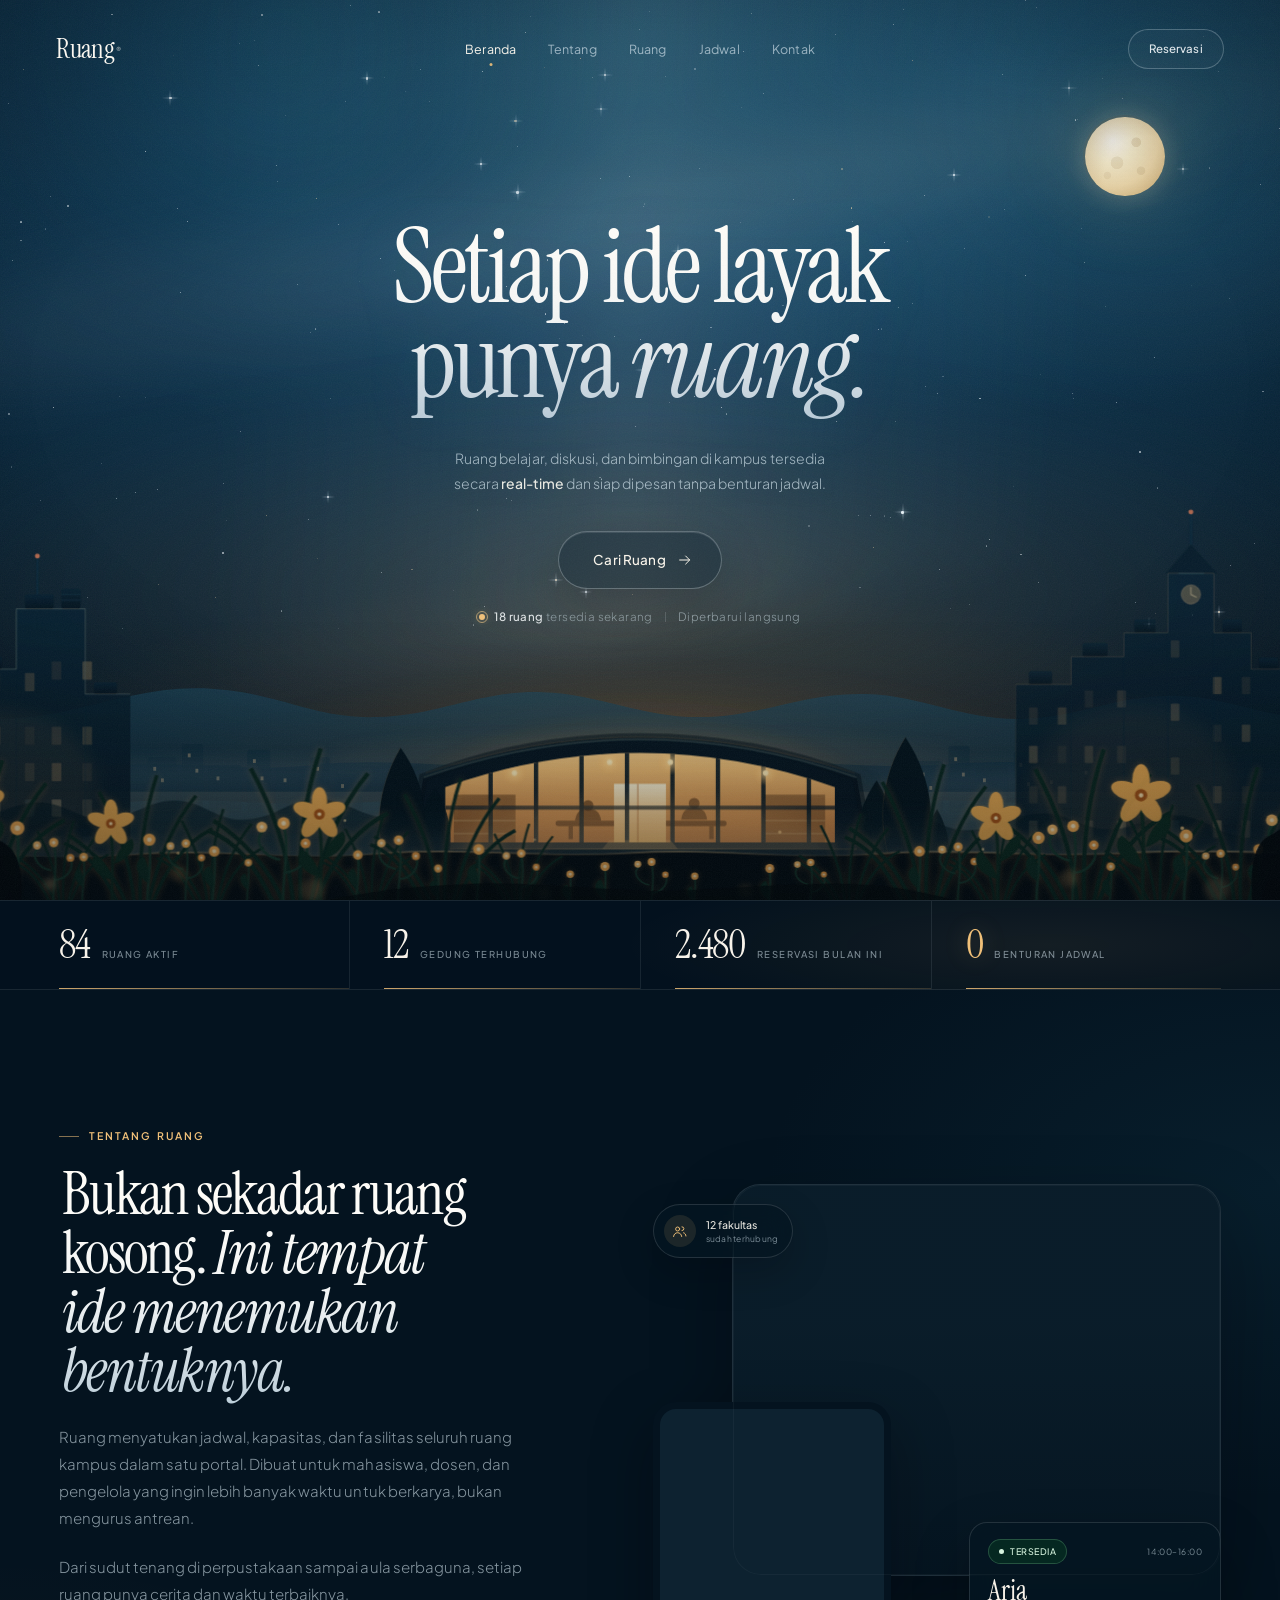
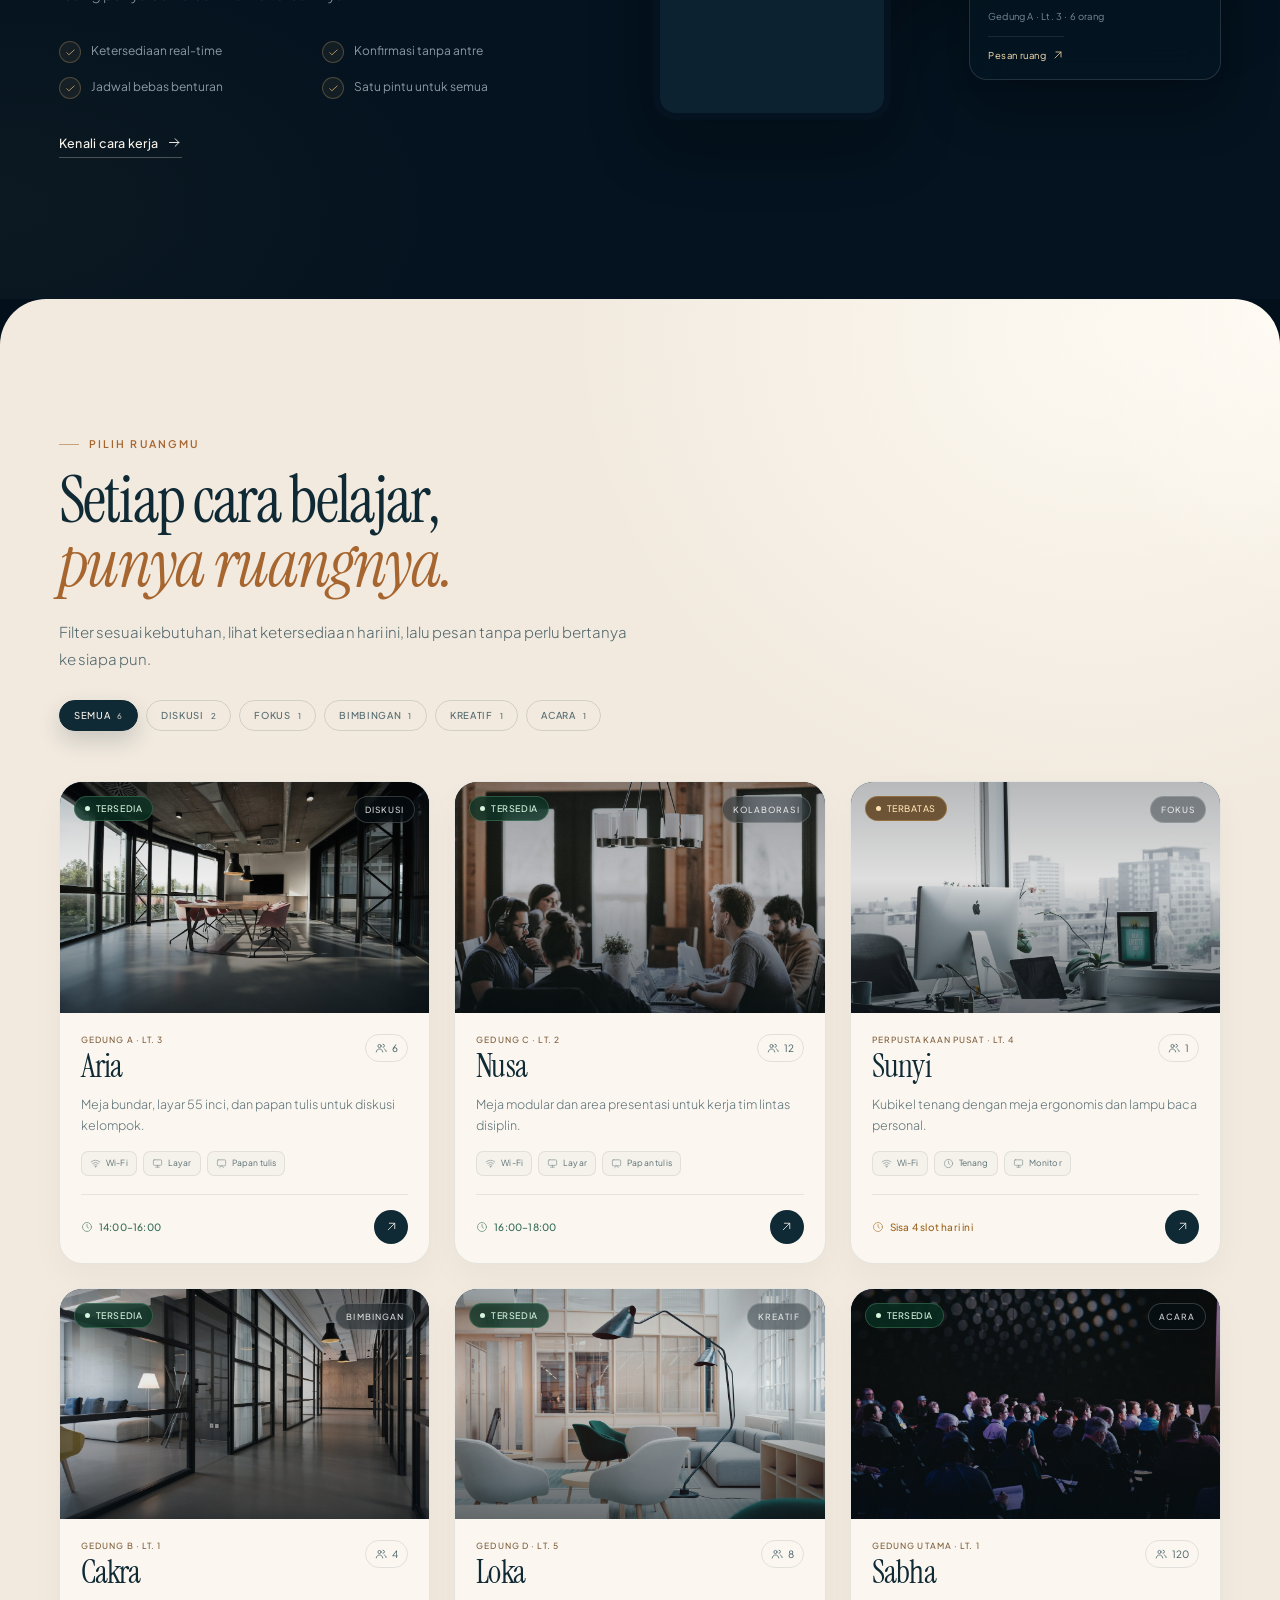
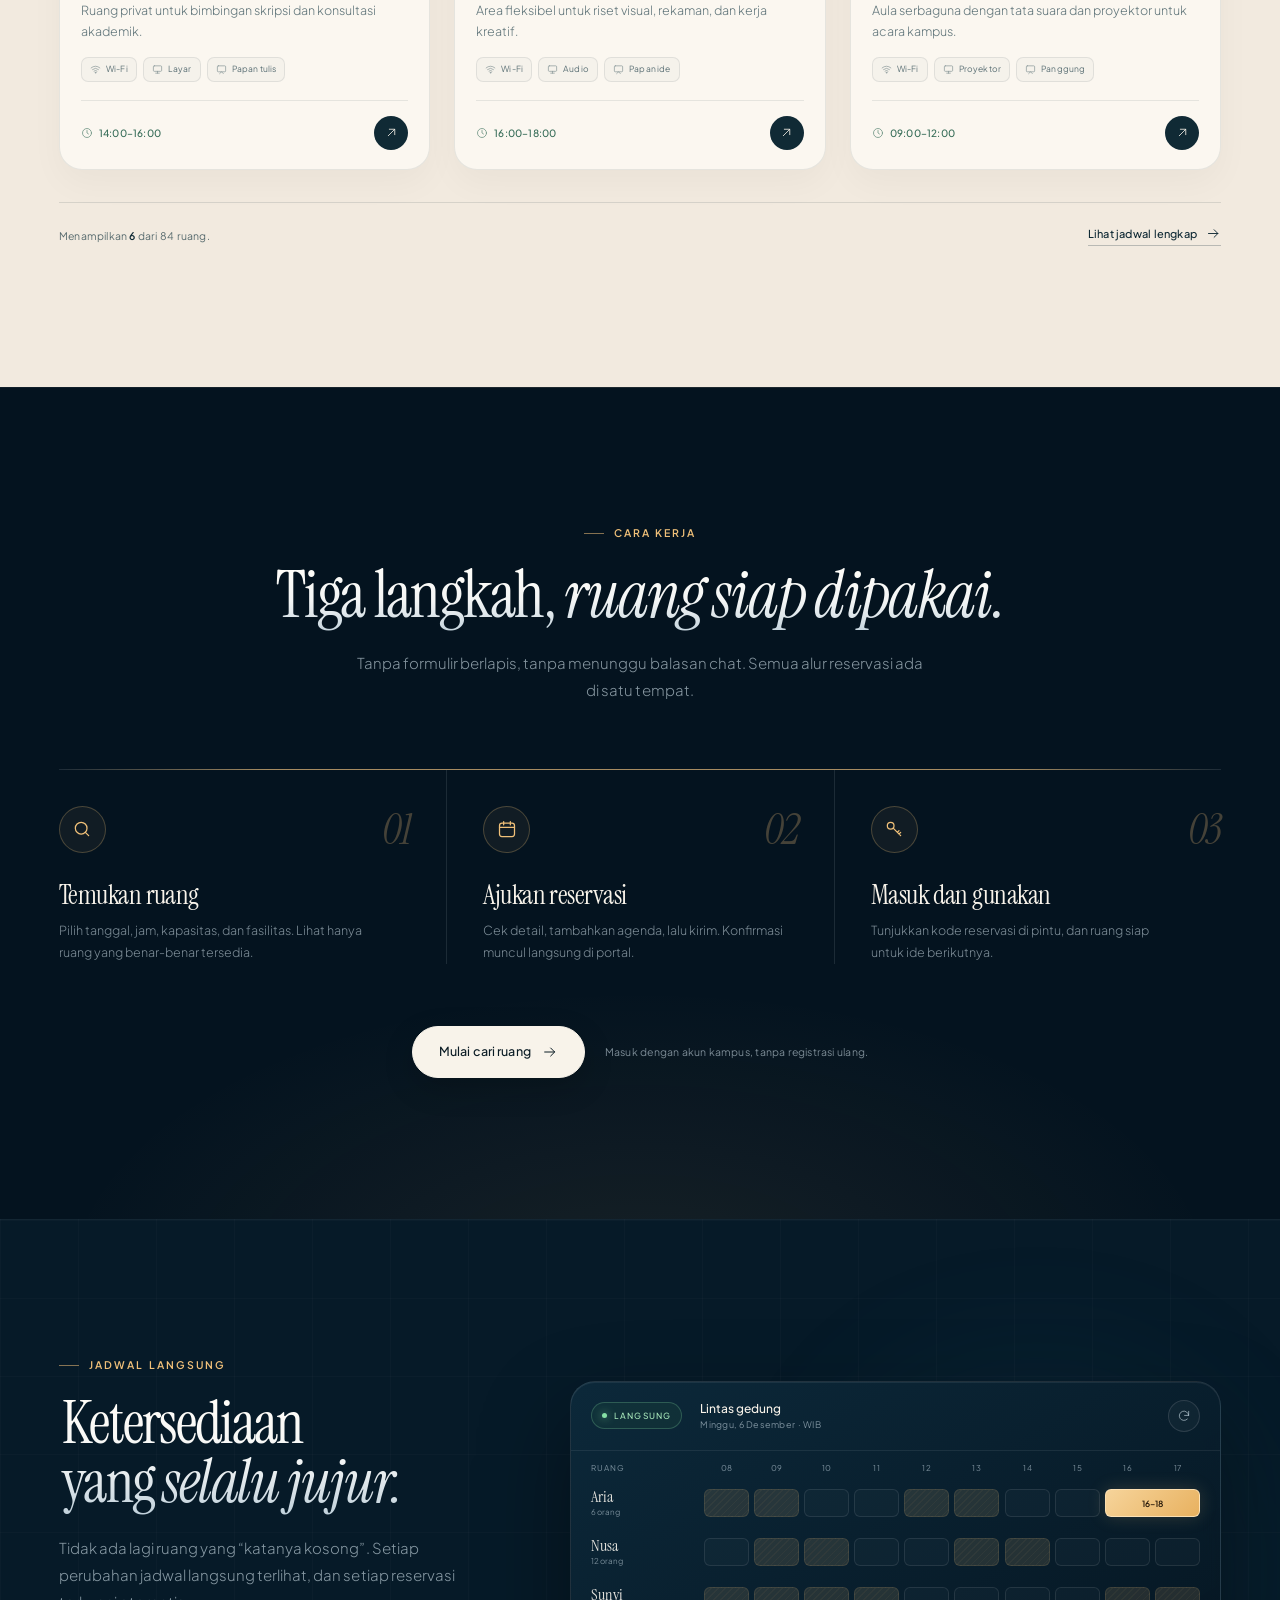
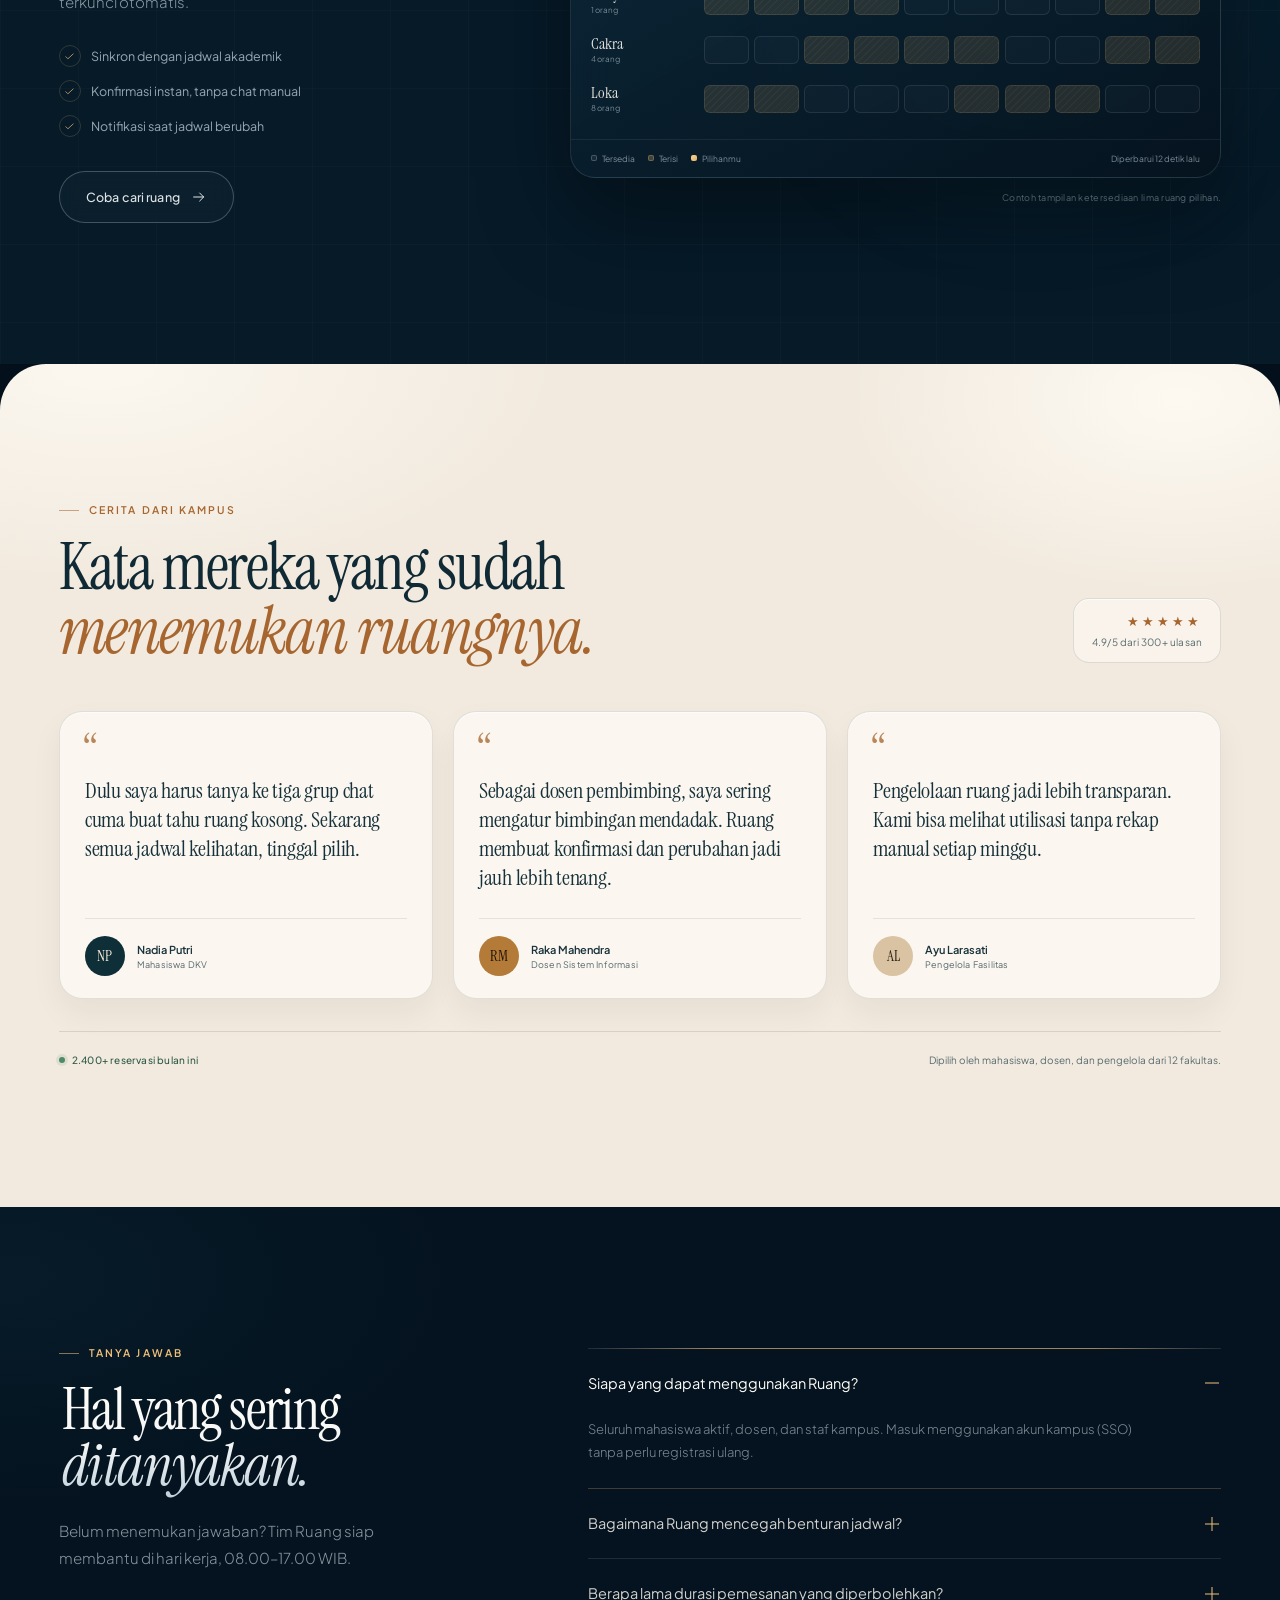
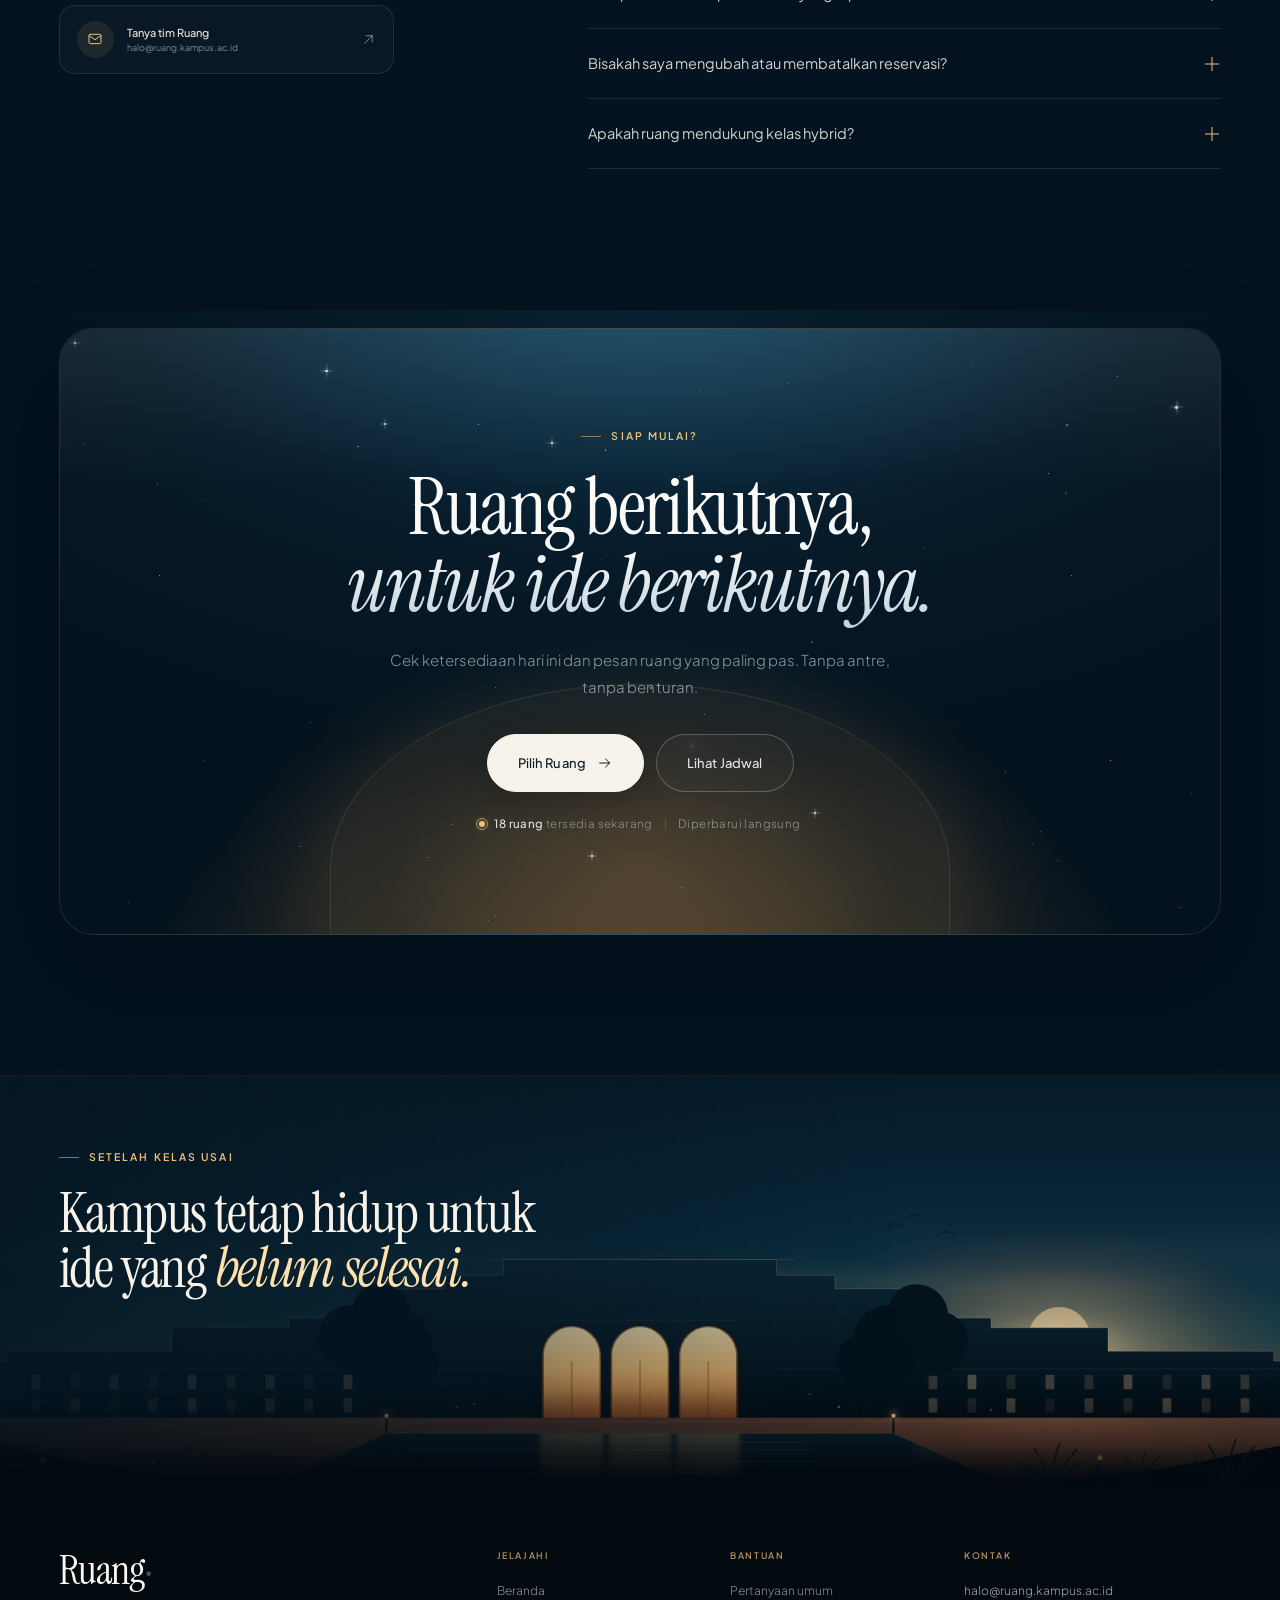
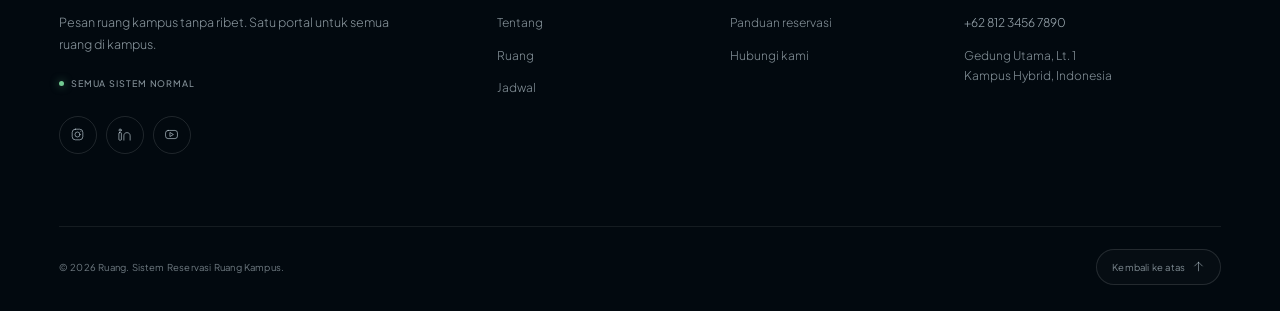
==== index.html @ 738b2271 "Add Ruang campus room reservation site" ====
<!DOCTYPE html>
<html lang="id">
<head>
  <meta charset="UTF-8">
  <meta name="viewport" content="width=device-width, initial-scale=1.0">
  <title>Ruang: Setiap ide layak punya ruang</title>
  <meta name="description" content="Portal peminjaman ruang kampus untuk belajar, berdiskusi, dan bimbingan. Cek ketersediaan secara real-time dan pesan tanpa benturan jadwal.">
  <meta name="theme-color" content="#03101b">

  <link rel="preload" href="assets/fonts/InstrumentSerif-normal-400.woff2" as="font" type="font/woff2" crossorigin>
  <link rel="preload" href="assets/fonts/InstrumentSerif-italic-400.woff2" as="font" type="font/woff2" crossorigin>
  <link rel="preload" href="assets/fonts/PlusJakartaSans-var.woff2" as="font" type="font/woff2" crossorigin>
  <link rel="stylesheet" href="styles.css?v=20261023p">
  <script>document.documentElement.classList.add("js");</script>
  <link rel="icon" href="assets/favicon.ico" sizes="any">
  <link rel="icon" type="image/svg+xml" href="assets/favicon.svg">
  <link rel="icon" type="image/png" sizes="32x32" href="assets/favicon-32.png">
  <link rel="apple-touch-icon" href="assets/apple-touch-icon.png">
</head>
<body>
  <svg class="svg-sprite" aria-hidden="true" focusable="false">
    <symbol id="i-arrow-right" viewBox="0 0 24 24"><path d="M4 12h15M13 6l6 6-6 6"/></symbol>
    <symbol id="i-arrow-up-right" viewBox="0 0 24 24"><path d="M6 18 18 6M8 6h10v10"/></symbol>
    <symbol id="i-arrow-up" viewBox="0 0 24 24"><path d="M12 20V4M5 11l7-7 7 7"/></symbol>
    <symbol id="i-check" viewBox="0 0 24 24"><path d="m4 12.5 4.5 4.5L20 6.5"/></symbol>
    <symbol id="i-calendar" viewBox="0 0 24 24"><rect x="3" y="5" width="18" height="16" rx="3"/><path d="M8 3v4M16 3v4M3 10h18"/></symbol>
    <symbol id="i-clock" viewBox="0 0 24 24"><circle cx="12" cy="12" r="9"/><path d="M12 7v5l3 2"/></symbol>
    <symbol id="i-users" viewBox="0 0 24 24"><circle cx="9" cy="8" r="3.2"/><path d="M2.5 20c.5-4 3.2-6 6.5-6s6 2 6.5 6M16 4.5a3 3 0 0 1 0 6M18.5 14c2.2.5 3.5 2.5 3.8 5.2"/></symbol>
    <symbol id="i-monitor" viewBox="0 0 24 24"><rect x="3" y="4" width="18" height="12" rx="2"/><path d="M8 20h8M12 16v4"/></symbol>
    <symbol id="i-wifi" viewBox="0 0 24 24"><path d="M2.5 8.5a15 15 0 0 1 19 0M5.5 12a10 10 0 0 1 13 0M8.7 15.4a5 5 0 0 1 6.6 0"/><circle cx="12" cy="19" r="1"/></symbol>
    <symbol id="i-board" viewBox="0 0 24 24"><rect x="3" y="4" width="18" height="13" rx="2"/><path d="M8 21l4-4 4 4"/></symbol>
    <symbol id="i-pin" viewBox="0 0 24 24"><path d="M12 21s7-6.2 7-11a7 7 0 1 0-14 0c0 4.8 7 11 7 11Z"/><circle cx="12" cy="10" r="2.5"/></symbol>
    <symbol id="i-mail" viewBox="0 0 24 24"><rect x="3" y="5" width="18" height="14" rx="2"/><path d="m3 7 9 6 9-6"/></symbol>
    <symbol id="i-refresh" viewBox="0 0 24 24"><path d="M20 11a8 8 0 1 0-2.3 6.3M20 4v7h-7"/></symbol>
    <symbol id="i-search" viewBox="0 0 24 24"><circle cx="11" cy="11" r="7"/><path d="m20 20-4-4"/></symbol>
    <symbol id="i-key" viewBox="0 0 24 24"><circle cx="8" cy="8" r="4"/><path d="m11 11 9 9M16 16l2-2M18 18l2-2"/></symbol>
    <symbol id="i-instagram" viewBox="0 0 24 24"><rect x="3.5" y="3.5" width="17" height="17" rx="5"/><circle cx="12" cy="12" r="4"/><circle cx="17.3" cy="6.7" r=".8" fill="currentColor" stroke="none"/></symbol>
    <symbol id="i-linkedin" viewBox="0 0 24 24"><rect x="3" y="9" width="4" height="12" rx="1"/><circle cx="5" cy="5" r="1.8"/><path d="M11 21v-7c0-3 2-5 5-5s5 2 5 5v7"/></symbol>
    <symbol id="i-youtube" viewBox="0 0 24 24"><rect x="2.5" y="5.5" width="19" height="13" rx="4"/><path d="m10 9 5 3-5 3Z"/></symbol>
  </svg>

  <header class="topbar" id="topbar">
    <a class="brand" href="#beranda" aria-label="Ruang, kembali ke beranda">
      Ruang<span class="brand__mark">®</span>
    </a>

    <nav class="nav" aria-label="Navigasi utama">
      <a class="nav__link is-active" href="#beranda" data-nav="beranda" aria-current="location">Beranda</a>
      <a class="nav__link" href="#tentang" data-nav="tentang">Tentang</a>
      <a class="nav__link" href="#ruang" data-nav="ruang">Ruang</a>
      <a class="nav__link" href="#jadwal" data-nav="jadwal">Jadwal</a>
      <a class="nav__link" href="#kontak" data-nav="kontak">Kontak</a>
    </nav>

    <div class="topbar__actions">
      <a class="btn btn--ghost-light btn--sm" href="reservasi.html">Reservasi</a>
      <button class="menu-toggle" id="menuToggle" type="button" aria-label="Buka menu" aria-expanded="false" aria-controls="mobileMenu">
        <span></span>
        <span></span>
      </button>
    </div>
  </header>

  <div class="mobile-menu" id="mobileMenu" aria-hidden="true" inert>
    <nav class="mobile-menu__nav" aria-label="Navigasi seluler">
      <a href="#beranda">Beranda</a>
      <a href="#tentang">Tentang</a>
      <a href="#ruang">Ruang</a>
      <a href="#jadwal">Jadwal</a>
      <a href="#kontak">Kontak</a>
    </nav>
    <div class="mobile-menu__foot">
      <a class="btn btn--light" href="reservasi.html">Reservasi</a>
      <p>Pesan ruang kampus, lebih tenang.</p>
    </div>
  </div>

  <main>
    <section class="hero" id="beranda">
    <div class="atmosphere" aria-hidden="true">
      <div class="aurora aurora--one"></div>
      <div class="aurora aurora--two"></div>
      <div class="milky-way"></div>
      <div class="stars" id="stars"></div>
      <div class="moon"></div>
      <div class="shooting-star"></div>
      <div class="shooting-star shooting-star--two"></div>
      <div class="sky-glow"></div>

      <svg class="scene" viewBox="0 0 1600 620" preserveAspectRatio="xMidYMax slice" focusable="false">
        <defs>
          <linearGradient id="far-hill" x1="0" y1="0" x2="0" y2="1">
            <stop offset="0" stop-color="#0b2a3d"/>
            <stop offset="1" stop-color="#071c2a"/>
          </linearGradient>
          <linearGradient id="building-far" x1="0" y1="0" x2="0" y2="1">
            <stop offset="0" stop-color="#0a2334"/>
            <stop offset="1" stop-color="#05141f"/>
          </linearGradient>
          <linearGradient id="glass-warm" x1="0" y1="0" x2="0" y2="1">
            <stop offset="0" stop-color="#ffeab2"/>
            <stop offset=".42" stop-color="#ffc574"/>
            <stop offset="1" stop-color="#cf6e28"/>
          </linearGradient>
          <linearGradient id="door-warm" x1="0" y1="0" x2="0" y2="1">
            <stop offset="0" stop-color="#fff7d9"/>
            <stop offset="1" stop-color="#ffc16a"/>
          </linearGradient>
          <linearGradient id="path-warm" x1="0" y1="0" x2="0" y2="1">
            <stop offset="0" stop-color="#ffc471" stop-opacity=".34"/>
            <stop offset="1" stop-color="#ffb45e" stop-opacity="0"/>
          </linearGradient>
          <radialGradient id="halo-warm" cx="50%" cy="50%" r="50%">
            <stop offset="0" stop-color="#ffd89a" stop-opacity=".66"/>
            <stop offset=".46" stop-color="#ffab54" stop-opacity=".24"/>
            <stop offset="1" stop-color="#ff9a3d" stop-opacity="0"/>
          </radialGradient>
          <radialGradient id="halo-wide" cx="50%" cy="50%" r="50%">
            <stop offset="0" stop-color="#ffbb6b" stop-opacity=".31"/>
            <stop offset=".55" stop-color="#e88b3b" stop-opacity=".11"/>
            <stop offset="1" stop-color="#e88b3b" stop-opacity="0"/>
          </radialGradient>
          <radialGradient id="lamp-glow" cx="50%" cy="50%" r="50%">
            <stop offset="0" stop-color="#fff3c4" stop-opacity="1"/>
            <stop offset=".3" stop-color="#ffd48a" stop-opacity=".8"/>
            <stop offset="1" stop-color="#ffc06b" stop-opacity="0"/>
          </radialGradient>
          <linearGradient id="fog-band" x1="0" y1="0" x2="0" y2="1">
            <stop offset="0" stop-color="#87a9b8" stop-opacity="0"/>
            <stop offset=".46" stop-color="#9ab8c3" stop-opacity=".2"/>
            <stop offset="1" stop-color="#87a9b8" stop-opacity="0"/>
          </linearGradient>
          <linearGradient id="grass-rim" x1="0" y1="1" x2="0" y2="0">
            <stop offset="0" stop-color="#d99a51" stop-opacity="0"/>
            <stop offset="1" stop-color="#ffd99b" stop-opacity=".4"/>
          </linearGradient>
          <linearGradient id="ridge-back" x1="0" y1="0" x2="0" y2="1">
            <stop offset="0" stop-color="#1a4b64"/>
            <stop offset="1" stop-color="#0b2a3d"/>
          </linearGradient>
          <linearGradient id="ridge-mid" x1="0" y1="0" x2="0" y2="1">
            <stop offset="0" stop-color="#0e3448"/>
            <stop offset="1" stop-color="#071d2c"/>
          </linearGradient>
          <linearGradient id="skyline-warm" x1="0" y1="0" x2="0" y2="1">
            <stop offset="0" stop-color="#ffd39a" stop-opacity=".22"/>
            <stop offset="1" stop-color="#ffb45e" stop-opacity="0"/>
          </linearGradient>
          <linearGradient id="cloud-cool" x1="0" y1="0" x2="0" y2="1">
            <stop offset="0" stop-color="#a6c4d1" stop-opacity="0"/>
            <stop offset=".5" stop-color="#a6c4d1" stop-opacity=".22"/>
            <stop offset="1" stop-color="#a6c4d1" stop-opacity="0"/>
          </linearGradient>

          <filter id="blur-lg" x="-40%" y="-40%" width="180%" height="180%">
            <feGaussianBlur stdDeviation="20"/>
          </filter>
          <filter id="blur-md" x="-40%" y="-40%" width="180%" height="180%">
            <feGaussianBlur stdDeviation="9"/>
          </filter>
          <filter id="blur-sm" x="-40%" y="-40%" width="180%" height="180%">
            <feGaussianBlur stdDeviation="3.5"/>
          </filter>

          <clipPath id="facade-clip">
            <path d="M620 560 L620 509 Q800 446 980 509 L980 560 Z"/>
          </clipPath>

          <g id="grass-clump">
            <path d="M0 0C-2-22-9-39-17-54M3 0C2-25 5-44 11-62M7 0C12-24 20-40 30-52M-4 0C-10-15-21-26-32-33M-8 0C-16-17-24-25-34-29M9 0C16-19 26-30 38-36" fill="none" stroke="#09261f" stroke-width="1.7"/>
          </g>
          <g id="bloom-single">
            <path d="M0 0C-1-14 3-25 1-38" fill="none" stroke="#163a2e" stroke-width="1.5"/>
            <path d="M0-15c-7-4-9-13-2-15 3 6 3 10 2 15Z" fill="#0b2a21"/>
            <circle cx="1" cy="-40" r="3.6" fill="#f4ab50"/>
            <circle cx="1" cy="-40" r="1.4" fill="#ffe9b7"/>
          </g>
          <g id="bloom-cluster">
            <path d="M0 0C-2-17 4-32 0-48M-2-29c-10-2-15-11-9-16M1-22c9-1 14-9 11-15" fill="none" stroke="#163a2e" stroke-width="1.4"/>
            <circle cx="0" cy="-49" r="3.4" fill="#f5ad52"/>
            <circle cx="-12" cy="-47" r="3" fill="#f7bb68"/>
            <circle cx="12" cy="-38" r="2.8" fill="#ee9d43"/>
            <circle cx="0" cy="-49" r="1.3" fill="#ffedc1"/>
            <circle cx="-12" cy="-47" r="1.1" fill="#ffedc1"/>
            <circle cx="12" cy="-38" r="1" fill="#ffedc1"/>
          </g>
          <g id="flower-large">
            <path d="M0 0C-3-25 2-47-2-70" fill="none" stroke="#0d2a20" stroke-width="2.4"/>
            <path d="M-1-30c-14-3-22-15-14-22 8 6 12 13 14 22Z" fill="#0b2a1f"/>
            <path d="M1-44c12-4 21-14 15-22-8 5-13 12-15 22Z" fill="#0b2a1f"/>
            <g transform="translate(-2 -79)">
              <g fill="#f4b052" opacity=".95">
                <ellipse cx="0" cy="-10" rx="6" ry="11"/>
                <ellipse cx="0" cy="-10" rx="6" ry="11" transform="rotate(72)"/>
                <ellipse cx="0" cy="-10" rx="6" ry="11" transform="rotate(144)"/>
                <ellipse cx="0" cy="-10" rx="6" ry="11" transform="rotate(216)"/>
                <ellipse cx="0" cy="-10" rx="6" ry="11" transform="rotate(288)"/>
              </g>
              <circle r="4.2" fill="#a95314"/>
              <circle r="1.5" fill="#ffe6b0"/>
            </g>
          </g>
        </defs>

        <!-- ambient warmth rising from the meadow -->
        <ellipse cx="800" cy="574" rx="590" ry="210" fill="url(#halo-wide)"/>
        <ellipse cx="800" cy="548" rx="345" ry="142" fill="url(#halo-warm)" filter="url(#blur-lg)"/>

        <!-- distant landscape -->
        <path d="M0 452c74-30 128-14 200-30 62-14 106-30 170-22 60 7 95 30 156 28 66-2 106-28 172-26 61 2 102 26 164 26 66 0 106-26 174-24 60 2 98 26 158 26 64 0 104-26 168-24 56 2 92 24 150 24 40 0 80-12 128-20v126H0Z" fill="url(#ridge-back)" opacity=".6"/>
        <path d="M0 490c84-12 139 4 223-8 91-13 147 5 237-4 82-8 127 5 216-2 88-7 138 8 228 1 87-6 134 7 221 0 76-6 132 4 205-2 57-5 111 2 170 0v135H0Z" fill="url(#far-hill)" opacity=".7"/>
        <path d="M0 518c94-9 166 7 264-1 92-8 151 7 248 0 102-7 166 5 266-1 94-6 158 8 257 1 94-7 158 5 254-1 77-5 151 3 231-1v105H0Z" fill="url(#ridge-mid)" opacity=".78"/>

        <!-- distant campus skyline -->
        <g opacity=".5" fill="#0c2a3b">
          <rect x="286" y="470" width="30" height="58" rx="3"/>
          <rect x="322" y="456" width="22" height="72" rx="3"/>
          <rect x="350" y="478" width="34" height="50" rx="3"/>
          <rect x="390" y="462" width="24" height="66" rx="3"/>
          <rect x="420" y="482" width="30" height="46" rx="3"/>
          <rect x="456" y="470" width="20" height="58" rx="3"/>
          <rect x="482" y="488" width="28" height="40" rx="3"/>
          <rect x="1088" y="474" width="28" height="54" rx="3"/>
          <rect x="1122" y="458" width="22" height="70" rx="3"/>
          <rect x="1150" y="480" width="34" height="48" rx="3"/>
          <rect x="1190" y="464" width="24" height="64" rx="3"/>
          <rect x="1220" y="484" width="30" height="44" rx="3"/>
          <rect x="1258" y="472" width="20" height="56" rx="3"/>
          <rect x="1286" y="490" width="28" height="38" rx="3"/>
        </g>
        <g fill="#ffd39a" opacity=".38">
          <rect x="292" y="480" width="3" height="4"/>
          <rect x="300" y="492" width="3" height="4"/>
          <rect x="328" y="466" width="3" height="4"/>
          <rect x="336" y="482" width="3" height="4"/>
          <rect x="358" y="490" width="3" height="4"/>
          <rect x="396" y="472" width="3" height="4"/>
          <rect x="404" y="490" width="3" height="4"/>
          <rect x="428" y="492" width="3" height="4"/>
          <rect x="462" y="480" width="3" height="4"/>
          <rect x="488" y="498" width="3" height="4"/>
          <rect x="1094" y="486" width="3" height="4"/>
          <rect x="1102" y="500" width="3" height="4"/>
          <rect x="1128" y="470" width="3" height="4"/>
          <rect x="1136" y="486" width="3" height="4"/>
          <rect x="1158" y="492" width="3" height="4"/>
          <rect x="1196" y="476" width="3" height="4"/>
          <rect x="1204" y="496" width="3" height="4"/>
          <rect x="1228" y="494" width="3" height="4"/>
          <rect x="1264" y="484" width="3" height="4"/>
          <rect x="1292" y="500" width="3" height="4"/>
        </g>
        <rect x="0" y="506" width="1600" height="114" fill="url(#skyline-warm)" opacity=".5"/>

        <!-- drifting cloud bands -->
        <g filter="url(#blur-md)" opacity=".55">
          <ellipse cx="300" cy="486" rx="260" ry="20" fill="url(#cloud-cool)"/>
          <ellipse cx="806" cy="466" rx="330" ry="18" fill="#ffcf9a" opacity=".1"/>
          <ellipse cx="1320" cy="494" rx="280" ry="22" fill="url(#cloud-cool)"/>
        </g>

        <!-- haze behind the campus -->
        <rect x="0" y="458" width="1600" height="146" fill="url(#fog-band)" opacity=".6"/>

        <!-- left campus wing -->
        <g opacity=".88">
          <path d="M-40 596V371h71v-26h69v33h49v-63h72v89h47v192Z" fill="url(#building-far)"/>
          <path d="M-40 371h71v-26h69v33h49v-63h72v89h47" fill="none" stroke="#164257" stroke-width="1.2" opacity=".6"/>
          <ellipse cx="128" cy="500" rx="105" ry="80" fill="#ffbe6a" opacity=".07" filter="url(#blur-md)"/>
          <g fill="#f6bf78">
            <rect x="8" y="400" width="10" height="19" rx="1" opacity=".14"/>
            <rect x="42" y="400" width="10" height="19" rx="1" opacity=".06"/>
            <rect x="76" y="400" width="10" height="19" rx="1" opacity=".25"/>
            <rect x="122" y="382" width="10" height="19" rx="1" opacity=".09"/>
            <rect x="158" y="382" width="10" height="19" rx="1" opacity=".2"/>
            <rect x="186" y="370" width="10" height="19" rx="1" opacity=".1"/>
            <rect x="218" y="370" width="10" height="19" rx="1" opacity=".27"/>
            <rect x="8" y="438" width="10" height="19" rx="1" opacity=".27"/>
            <rect x="42" y="438" width="10" height="19" rx="1" opacity=".09"/>
            <rect x="76" y="438" width="10" height="19" rx="1" opacity=".18"/>
            <rect x="122" y="438" width="10" height="19" rx="1" opacity=".31"/>
            <rect x="158" y="438" width="10" height="19" rx="1" opacity=".07"/>
            <rect x="186" y="438" width="10" height="19" rx="1" opacity=".15"/>
            <rect x="218" y="438" width="10" height="19" rx="1" opacity=".22"/>
            <rect x="8" y="476" width="10" height="19" rx="1" opacity=".11"/>
            <rect x="42" y="476" width="10" height="19" rx="1" opacity=".19"/>
            <rect x="76" y="476" width="10" height="19" rx="1" opacity=".08"/>
            <rect x="122" y="476" width="10" height="19" rx="1" opacity=".24"/>
            <rect x="158" y="476" width="10" height="19" rx="1" opacity=".13"/>
            <rect x="186" y="476" width="10" height="19" rx="1" opacity=".26"/>
            <rect x="218" y="476" width="10" height="19" rx="1" opacity=".09"/>
          </g>
          <g fill="url(#building-far)">
            <rect x="-8" y="356" width="26" height="15" rx="2"/>
            <rect x="48" y="331" width="26" height="14" rx="2"/>
            <rect x="112" y="365" width="22" height="13" rx="2"/>
            <rect x="158" y="300" width="30" height="15" rx="2"/>
            <rect x="196" y="294" width="20" height="21" rx="3"/>
            <rect x="230" y="392" width="24" height="12" rx="2"/>
          </g>
          <path d="M196 300h20M196 306h20" stroke="#1c4354" stroke-width="1" opacity=".5"/>
          <path d="M171 300v-38M6 356v-26M86 331v-20" stroke="#0d2a3c" stroke-width="2.4"/>
          <g fill="#ff8a5c">
            <circle cx="171" cy="260" r="2.6" opacity=".8"/>
            <circle cx="6" cy="328" r="2" opacity=".55"/>
            <circle cx="86" cy="309" r="1.8" opacity=".45"/>
          </g>
          <g>
            <rect x="8" y="514" width="10" height="18" rx="1" fill="#ffd9a0" opacity=".4"/>
            <rect x="42" y="514" width="10" height="18" rx="1" fill="#9fd4e8" opacity=".12"/>
            <rect x="76" y="514" width="10" height="18" rx="1" fill="#ffd9a0" opacity=".18"/>
            <rect x="122" y="514" width="10" height="18" rx="1" fill="#ffd9a0" opacity=".45"/>
            <rect x="158" y="514" width="10" height="18" rx="1" fill="#9fd4e8" opacity=".1"/>
            <rect x="186" y="514" width="10" height="18" rx="1" fill="#ffd9a0" opacity=".34"/>
            <rect x="218" y="514" width="10" height="18" rx="1" fill="#ffd9a0" opacity=".14"/>
            <rect x="8" y="552" width="10" height="18" rx="1" fill="#ffd9a0" opacity=".14"/>
            <rect x="42" y="552" width="10" height="18" rx="1" fill="#ffd9a0" opacity=".09"/>
            <rect x="76" y="552" width="10" height="18" rx="1" fill="#9fd4e8" opacity=".1"/>
            <rect x="122" y="552" width="10" height="18" rx="1" fill="#ffd9a0" opacity=".32"/>
            <rect x="186" y="552" width="10" height="18" rx="1" fill="#ffd9a0" opacity=".12"/>
            <rect x="218" y="552" width="10" height="18" rx="1" fill="#9fd4e8" opacity=".08"/>
          </g>
          <path d="M31 371v225M100 345v251M149 378v218M221 315v281" stroke="#0a2334" stroke-width="1" opacity=".45"/>
          <path d="M-40 371h71v-26h69v33h49v-63h72v89h47" fill="none" stroke="#f2c489" stroke-width="1" opacity=".22"/>
        </g>

        <!-- right campus wing + clock tower -->
        <g class="wing-right" opacity=".82">
          <path d="M1338 596V394h58v-29h55v-25h46v-62h48v62h39v38h55v218Z" fill="url(#building-far)"/>
          <path d="M1495 278l26-30 27 30Z" fill="#081d2b"/>
          <path d="M1508 278h27" stroke="#1a4458" stroke-width="1.4" opacity=".6"/>
          <circle cx="1521" cy="300" r="10" fill="#f6c47b" opacity=".32"/>
          <circle cx="1521" cy="300" r="10" fill="none" stroke="#f6d29b" stroke-width="1" opacity=".3"/>
          <path d="M1521 292v8l6 3" fill="none" stroke="#ffe5b1" stroke-width="1.2" opacity=".5"/>
          <path d="M1521 248v-32" stroke="#0d2a3c" stroke-width="3"/>
          <circle cx="1521" cy="214" r="2.6" fill="#ff8a5c" opacity=".8"/>
          <ellipse cx="1460" cy="500" rx="105" ry="85" fill="#ffbe6a" opacity=".06" filter="url(#blur-md)"/>
          <g fill="#f6bf78">
            <rect x="1352" y="418" width="9" height="18" rx="1" opacity=".12"/>
            <rect x="1382" y="418" width="9" height="18" rx="1" opacity=".22"/>
            <rect x="1410" y="400" width="9" height="18" rx="1" opacity=".09"/>
            <rect x="1444" y="400" width="9" height="18" rx="1" opacity=".18"/>
            <rect x="1500" y="348" width="9" height="18" rx="1" opacity=".14"/>
            <rect x="1544" y="386" width="9" height="18" rx="1" opacity=".27"/>
            <rect x="1574" y="386" width="9" height="18" rx="1" opacity=".1"/>
            <rect x="1352" y="458" width="9" height="18" rx="1" opacity=".27"/>
            <rect x="1382" y="458" width="9" height="18" rx="1" opacity=".08"/>
            <rect x="1410" y="458" width="9" height="18" rx="1" opacity=".2"/>
            <rect x="1444" y="458" width="9" height="18" rx="1" opacity=".12"/>
            <rect x="1500" y="414" width="9" height="18" rx="1" opacity=".23"/>
            <rect x="1544" y="436" width="9" height="18" rx="1" opacity=".09"/>
            <rect x="1574" y="436" width="9" height="18" rx="1" opacity=".24"/>
            <rect x="1352" y="500" width="9" height="18" rx="1" opacity=".11"/>
            <rect x="1382" y="500" width="9" height="18" rx="1" opacity=".18"/>
            <rect x="1500" y="470" width="9" height="18" rx="1" opacity=".16"/>
            <rect x="1544" y="500" width="9" height="18" rx="1" opacity=".2"/>
            <rect x="1574" y="500" width="9" height="18" rx="1" opacity=".08"/>
          </g>
          <g fill="url(#building-far)">
            <rect x="1352" y="380" width="24" height="14" rx="2"/>
            <rect x="1408" y="351" width="26" height="14" rx="2"/>
            <rect x="1462" y="326" width="22" height="14" rx="2"/>
            <rect x="1554" y="326" width="20" height="14" rx="2"/>
            <rect x="1592" y="366" width="20" height="12" rx="2"/>
          </g>
          <g>
            <rect x="1352" y="536" width="9" height="18" rx="1" fill="#ffd9a0" opacity=".36"/>
            <rect x="1382" y="536" width="9" height="18" rx="1" fill="#9fd4e8" opacity=".1"/>
            <rect x="1410" y="536" width="9" height="18" rx="1" fill="#ffd9a0" opacity=".18"/>
            <rect x="1444" y="536" width="9" height="18" rx="1" fill="#ffd9a0" opacity=".4"/>
            <rect x="1500" y="536" width="9" height="18" rx="1" fill="#9fd4e8" opacity=".18"/>
            <rect x="1544" y="536" width="9" height="18" rx="1" fill="#ffd9a0" opacity=".32"/>
            <rect x="1574" y="536" width="9" height="18" rx="1" fill="#ffd9a0" opacity=".13"/>
            <rect x="1352" y="574" width="9" height="18" rx="1" fill="#ffd9a0" opacity=".13"/>
            <rect x="1382" y="574" width="9" height="18" rx="1" fill="#ffd9a0" opacity=".08"/>
            <rect x="1410" y="574" width="9" height="18" rx="1" fill="#9fd4e8" opacity=".09"/>
            <rect x="1444" y="574" width="9" height="18" rx="1" fill="#ffd9a0" opacity=".19"/>
            <rect x="1544" y="574" width="9" height="18" rx="1" fill="#ffd9a0" opacity=".11"/>
            <rect x="1574" y="574" width="9" height="18" rx="1" fill="#9fd4e8" opacity=".07"/>
          </g>
          <path d="M1396 394v202M1451 365v231M1497 340v256M1545 340v256M1584 378v218" stroke="#0a2334" stroke-width="1" opacity=".45"/>
          <path d="M1338 394h58v-29h55v-25h46v-62h48v62h39v38h55" fill="none" stroke="#f2c489" stroke-width="1" opacity=".2"/>
          <path d="M1338 394v202" stroke="#f8c47c" stroke-width="1" opacity=".12"/>
        </g>

        <!-- distant tree line -->
        <g fill="#041722" opacity=".86">
          <path d="M0 596V542c43-11 74 2 111-8 26-7 43-20 71-16 21 3 36 18 60 17 29-2 45-21 75-20 30 2 43 23 73 20 35-3 47-25 81-21 26 3 40 19 66 19 29 0 49-17 78-13 25 3 42 19 67 18 32-1 47-23 79-22 30 1 49 21 78 23 34 3 53-17 86-14 27 3 46 20 74 19 31-1 45-21 77-18 28 3 36 21 69 20 31-1 51-20 82-17 26 3 40 18 67 16 28-2 43-18 72-14 27 4 37 20 65 22v70Z" opacity=".7"/>
        </g>

        <!-- warm glow behind the pavilion -->
        <ellipse cx="800" cy="548" rx="280" ry="125" fill="url(#halo-warm)" filter="url(#blur-md)" opacity=".95"/>

        <!-- pavilion -->
        <g transform="translate(800 570) scale(1.13) translate(-800 -570)">
          <path d="M588 566l12-66c124-49 276-49 400 0l12 66Z" fill="#061520"/>
          <path d="M600 500q200-70 400 0" fill="none" stroke="#1c4354" stroke-width="2.2"/>
          <path d="M602 496q198-66 396 0" fill="none" stroke="#e2aa67" stroke-width="1" opacity=".24"/>

          <g clip-path="url(#facade-clip)">
            <rect x="618" y="442" width="364" height="120" fill="url(#glass-warm)" opacity=".93"/>
            <rect x="618" y="442" width="364" height="120" fill="#ffdd9b" opacity=".1"/>
            <rect x="628" y="516" width="57" height="46" fill="#3b1e0b" opacity=".44"/>
            <path d="M628 528h57M628 540h57M628 552h57" stroke="#ffdda0" stroke-width="1.4" opacity=".28"/>
            <rect x="914" y="516" width="57" height="46" fill="#3b1e0b" opacity=".4"/>
            <path d="M914 528h57M914 540h57M914 552h57" stroke="#ffdda0" stroke-width="1.4" opacity=".24"/>
            <rect x="722" y="540" width="158" height="5" rx="2.5" fill="#3b1c08" opacity=".6"/>
            <path d="M736 545v12M866 545v12" stroke="#3b1c08" stroke-width="4" opacity=".55"/>
            <circle cx="752" cy="526" r="5" fill="#3b1c08" opacity=".62"/>
            <path d="M740 540c1-8 5-11 12-11s11 3 12 11Z" fill="#3b1c08" opacity=".62"/>
            <circle cx="850" cy="524" r="5" fill="#3b1c08" opacity=".55"/>
            <path d="M838 539c1-8 5-11 12-11s11 3 12 11Z" fill="#3b1c08" opacity=".55"/>
            <rect x="776" y="506" width="48" height="54" fill="url(#door-warm)"/>
            <rect x="797" y="506" width="2" height="54" fill="#a6541e" opacity=".32"/>
            <g stroke="#081924" stroke-width="4" opacity=".92">
              <path d="M662 446v116M704 446v116M746 446v116M788 446v116M830 446v116M872 446v116M914 446v116M956 446v116"/>
            </g>
            <path d="M618 528h364" stroke="#081924" stroke-width="3.6" opacity=".75"/>
            <path d="M618 447q182-63 364 0" fill="none" stroke="#081924" stroke-width="3" opacity=".7"/>
            <g fill="#fff2c6">
              <circle cx="684" cy="496" r="2.6"/>
              <circle cx="772" cy="486" r="2.6"/>
              <circle cx="828" cy="486" r="2.6"/>
              <circle cx="916" cy="496" r="2.6"/>
            </g>
            <g fill="url(#lamp-glow)" opacity=".7">
              <circle cx="684" cy="496" r="12"/>
              <circle cx="772" cy="486" r="12"/>
              <circle cx="828" cy="486" r="12"/>
              <circle cx="916" cy="496" r="12"/>
            </g>
          </g>

          <path d="M588 566l12-66c124-49 276-49 400 0l12 66" fill="none" stroke="#06131d" stroke-width="8" opacity=".55"/>
          <path d="M600 500q200-70 400 0" fill="none" stroke="#f5c382" stroke-width="1" opacity=".15"/>
          <ellipse cx="800" cy="564" rx="180" ry="44" fill="#ffc272" opacity=".22" filter="url(#blur-md)"/>
          <path d="M772 558h56l54 62H718Z" fill="url(#path-warm)" opacity=".8"/>
        </g>

        <!-- pavilion terrace and light spill -->
        <path d="M548 566h504l31 31c-188 12-376 12-566 0Z" fill="#04121a"/>
        <path d="M548 566h504" stroke="#d99a58" stroke-width="1" opacity=".15"/>
        <path d="M739 594h122l53 26H686Z" fill="url(#path-warm)" opacity=".55"/>

        <!-- path lanterns -->
        <g fill="url(#lamp-glow)" opacity=".3">
          <circle cx="714" cy="600" r="14"/>
          <circle cx="886" cy="600" r="13"/>
        </g>
        <g fill="#ffd08a" opacity=".85">
          <circle cx="714" cy="600" r="2.2"/>
          <circle cx="886" cy="600" r="2"/>
          <circle cx="674" cy="612" r="1.8"/>
          <circle cx="926" cy="612" r="1.6"/>
        </g>
        <g stroke="#04121a" stroke-width="2.4" opacity=".9">
          <path d="M714 602v7M886 602v7M674 614v6M926 614v6"/>
        </g>

        <!-- trees framing the pavilion -->
        <g fill="#03131c">
          <path d="M543 600c-25-49-17-99 7-140 29 40 34 90 12 140Z"/>
          <path d="M577 600c-16-37-9-71 9-98 18 28 22 62 7 98Z" opacity=".92"/>
          <path d="M583 600c-14-27-4-49 6-60 10 14 15 34 7 60Z" opacity=".55"/>
          <path d="M1036 600c-18-38-10-76 11-106 20 31 25 69 9 106Z" opacity=".96"/>
          <path d="M1070 600c-27-55-19-109 7-151 30 45 36 100 12 151Z"/>
          <path d="M1102 600c-11-29-5-55 8-76 13 22 17 48 7 76Z" opacity=".85"/>
          <path d="M1123 600c-7-19-3-36 5-49 8 14 11 31 4 49Z" opacity=".6"/>
        </g>
        <g fill="none" stroke="#d99a58" opacity=".12">
          <path d="M543 600c-25-49-17-99 7-140"/>
          <path d="M1070 600c-27-55-19-109 7-151"/>
        </g>

        <!-- mist in front of the pavilion -->
        <ellipse cx="800" cy="586" rx="640" ry="42" fill="#86a7b4" opacity=".1" filter="url(#blur-lg)"/>
        <rect x="0" y="540" width="1600" height="74" fill="url(#fog-band)" opacity=".35"/>

        <!-- ground -->
        <path d="M0 620V574c91-10 167 6 265-2 105-8 161 7 258-1 96-8 168 5 267-1 97-6 158 8 256 1 99-7 164 5 261-1 79-5 153 2 233-2v52Z" fill="#020b11"/>
        <path d="M0 574c91-10 167 6 265-2 105-8 161 7 258-1 96-8 168 5 267-1 97-6 158 8 256 1 99-7 164 5 261-1 79-5 153 2 233-2" fill="none" stroke="url(#grass-rim)" stroke-width="2"/>

        <!-- layered meadow -->
        <g class="meadow">
          <use href="#grass-clump" transform="translate(32 620) scale(1.75)"/>
          <use href="#grass-clump" transform="translate(108 622) scale(2.4)"/>
          <use href="#grass-clump" transform="translate(194 620) scale(1.35)"/>
          <use href="#grass-clump" transform="translate(272 622) scale(2.15)"/>
          <use href="#grass-clump" transform="translate(348 620) scale(1.55)"/>
          <use href="#grass-clump" transform="translate(438 622) scale(2.6)"/>
          <use href="#grass-clump" transform="translate(516 620) scale(1.4)"/>
          <use href="#grass-clump" transform="translate(590 622) scale(2.1)"/>
          <use href="#grass-clump" transform="translate(670 620) scale(1.3)"/>
          <use href="#grass-clump" transform="translate(1014 622) scale(1.5)"/>
          <use href="#grass-clump" transform="translate(1092 620) scale(2.3)"/>
          <use href="#grass-clump" transform="translate(1170 622) scale(1.4)"/>
          <use href="#grass-clump" transform="translate(1256 620) scale(2.55)"/>
          <use href="#grass-clump" transform="translate(1338 622) scale(1.65)"/>
          <use href="#grass-clump" transform="translate(1420 620) scale(2.25)"/>
          <use href="#grass-clump" transform="translate(1498 622) scale(1.5)"/>
          <use href="#grass-clump" transform="translate(1560 620) scale(2.5)"/>

          <use href="#bloom-single" transform="translate(18 626) scale(1.35)"/>
          <use href="#bloom-cluster" transform="translate(52 628) scale(1.7)"/>
          <use href="#bloom-single" transform="translate(84 624) scale(1.15)"/>
          <use href="#flower-large" transform="translate(110 632) scale(1.45)"/>
          <use href="#bloom-single" transform="translate(148 626) scale(2.05)"/>
          <use href="#bloom-cluster" transform="translate(188 630) scale(1.45)"/>
          <use href="#bloom-single" transform="translate(218 624) scale(1.25)"/>
          <use href="#flower-large" transform="translate(250 634) scale(1.2)"/>
          <use href="#bloom-single" transform="translate(286 628) scale(1.8)"/>
          <use href="#bloom-cluster" transform="translate(326 626) scale(1.35)"/>
          <use href="#bloom-single" transform="translate(354 630) scale(1.55)"/>
          <use href="#bloom-single" transform="translate(390 624) scale(1.1)"/>
          <use href="#bloom-cluster" transform="translate(428 632) scale(1.9)"/>
          <use href="#flower-large" transform="translate(468 636) scale(1.35)"/>
          <use href="#bloom-single" transform="translate(504 628) scale(1.4)"/>
          <use href="#bloom-cluster" transform="translate(548 630) scale(1.5)"/>
          <use href="#bloom-single" transform="translate(588 634) scale(1.2)"/>
          <use href="#bloom-single" transform="translate(630 630) scale(1.6)"/>
          <use href="#bloom-cluster" transform="translate(676 634) scale(1.3)"/>

          <use href="#bloom-single" transform="translate(1090 630) scale(1.55)"/>
          <use href="#bloom-cluster" transform="translate(1132 632) scale(1.4)"/>
          <use href="#flower-large" transform="translate(1174 636) scale(1.3)"/>
          <use href="#bloom-single" transform="translate(1214 626) scale(1.8)"/>
          <use href="#bloom-cluster" transform="translate(1252 630) scale(1.8)"/>
          <use href="#bloom-single" transform="translate(1290 634) scale(1.25)"/>
          <use href="#flower-large" transform="translate(1326 632) scale(1.55)"/>
          <use href="#bloom-single" transform="translate(1368 628) scale(1.9)"/>
          <use href="#bloom-cluster" transform="translate(1406 634) scale(1.3)"/>
          <use href="#bloom-single" transform="translate(1444 626) scale(1.5)"/>
          <use href="#bloom-cluster" transform="translate(1484 632) scale(2.05)"/>
          <use href="#bloom-single" transform="translate(1522 628) scale(1.2)"/>
          <use href="#flower-large" transform="translate(1556 634) scale(1.75)"/>
          <use href="#bloom-single" transform="translate(1588 626) scale(1.6)"/>

          <use href="#bloom-single" transform="translate(726 636) scale(1.1)"/>
          <use href="#bloom-single" transform="translate(762 638) scale(1.35)"/>
          <use href="#bloom-cluster" transform="translate(812 638) scale(1.2)"/>
          <use href="#bloom-single" transform="translate(856 636) scale(1.05)"/>
          <use href="#bloom-single" transform="translate(934 638) scale(1.3)"/>
          <use href="#bloom-cluster" transform="translate(978 636) scale(1.15)"/>
        </g>

        <!-- softly blurred bokeh in the meadow -->
        <g class="bokeh" filter="url(#blur-sm)">
          <circle cx="98" cy="586" r="10" fill="#ffc06d" opacity=".28"/>
          <circle cx="184" cy="602" r="6" fill="#ffd694" opacity=".34"/>
          <circle cx="318" cy="592" r="8" fill="#ffb55f" opacity=".2"/>
          <circle cx="458" cy="608" r="12" fill="#ffc97c" opacity=".22"/>
          <circle cx="1248" cy="596" r="9" fill="#ffc06d" opacity=".26"/>
          <circle cx="1402" cy="608" r="13" fill="#ffd694" opacity=".18"/>
          <circle cx="1510" cy="588" r="7" fill="#ffb55f" opacity=".3"/>
          <circle cx="700" cy="612" r="7" fill="#ffd694" opacity=".16"/>
          <circle cx="910" cy="610" r="8" fill="#ffc06d" opacity=".16"/>
        </g>

        <!-- foreground silhouettes -->
        <g fill="#01070b">
          <path d="M0 620v-58c33-4 55-17 78-42 9-9 20-7 24 4 5 15 14 25 30 33 18 9 25 28 22 63Z" opacity=".95"/>
          <path d="M1600 620v-63c-35-3-59-17-83-44-8-10-20-8-25 3-7 17-18 27-35 36-15 8-20 27-18 68Z" opacity=".95"/>
          <path d="M470 620h660c-42-13-89-19-142-18-74 1-134 9-187 7-63-2-118-9-176-7-63 2-109 8-155 18Z" opacity=".72"/>
        </g>

        <g class="sparkles">
          <circle cx="122" cy="548" r="2" fill="#ffd38b" opacity=".85"/>
          <circle cx="318" cy="570" r="1.6" fill="#ffd38b" opacity=".6"/>
          <circle cx="492" cy="536" r="1.4" fill="#ffe0a1" opacity=".65"/>
          <circle cx="690" cy="556" r="1.5" fill="#ffd38b" opacity=".5"/>
          <circle cx="946" cy="548" r="1.8" fill="#ffd38b" opacity=".65"/>
          <circle cx="1158" cy="566" r="1.4" fill="#ffe0a1" opacity=".7"/>
          <circle cx="1366" cy="544" r="2" fill="#ffd38b" opacity=".8"/>
          <circle cx="1528" cy="572" r="1.5" fill="#ffe0a1" opacity=".55"/>
        </g>
      </svg>

      <div class="fireflies" id="fireflies"></div>
      <div class="grain"></div>
      <div class="vignette"></div>
    </div>

    <div class="hero__main">
      <h1 class="headline">
        <span class="headline__line">Setiap ide layak</span>
        <span class="headline__line">punya <em>ruang.</em></span>
      </h1>

      <p class="lede">
        Ruang belajar, diskusi, dan bimbingan di kampus tersedia secara
        <strong>real-time</strong> dan siap dipesan tanpa benturan jadwal.
      </p>

      <a class="btn btn--glass btn--lg btn--hero" href="#ruang">
        <span>Cari Ruang</span>
        <svg class="icon" aria-hidden="true"><use href="#i-arrow-right"></use></svg>
      </a>

      <p class="availability">
        <span class="availability__pulse" aria-hidden="true"></span>
        <span><strong>18 ruang</strong> tersedia sekarang</span>
        <span class="availability__divider" aria-hidden="true"></span>
        <span class="availability__muted">Diperbarui langsung</span>
      </p>
    </div>
  </section>

  <section class="stats" aria-label="Statistik layanan Ruang">
    <div class="container stats__grid" data-stagger>
      <div class="stat reveal">
        <span class="stat__value" data-count="84">84</span>
        <span class="stat__label">Ruang aktif</span>
      </div>
      <div class="stat reveal">
        <span class="stat__value" data-count="12">12</span>
        <span class="stat__label">Gedung terhubung</span>
      </div>
      <div class="stat reveal">
        <span class="stat__value" data-count="2480">2.480</span>
        <span class="stat__label">Reservasi bulan ini</span>
      </div>
      <div class="stat stat--accent reveal">
        <span class="stat__value" data-count="0">0</span>
        <span class="stat__label">Benturan jadwal</span>
      </div>
    </div>
  </section>

  <section class="about section" id="tentang">
    <div class="container about__grid">
      <div class="about__copy reveal">
        <p class="eyebrow">Tentang Ruang</p>
        <h2 class="display">Bukan sekadar ruang kosong. <em>Ini tempat ide menemukan bentuknya.</em></h2>
        <p class="body-copy">
          Ruang menyatukan jadwal, kapasitas, dan fasilitas seluruh ruang kampus
          dalam satu portal. Dibuat untuk mahasiswa, dosen, dan pengelola yang
          ingin lebih banyak waktu untuk berkarya, bukan mengurus antrean.
        </p>
        <p class="body-copy">
          Dari sudut tenang di perpustakaan sampai aula serbaguna, setiap ruang
          punya cerita dan waktu terbaiknya.
        </p>

        <ul class="mini-list">
          <li><span class="mini-list__check"><svg class="icon" aria-hidden="true"><use href="#i-check"></use></svg></span>Ketersediaan real-time</li>
          <li><span class="mini-list__check"><svg class="icon" aria-hidden="true"><use href="#i-check"></use></svg></span>Konfirmasi tanpa antre</li>
          <li><span class="mini-list__check"><svg class="icon" aria-hidden="true"><use href="#i-check"></use></svg></span>Jadwal bebas benturan</li>
          <li><span class="mini-list__check"><svg class="icon" aria-hidden="true"><use href="#i-check"></use></svg></span>Satu pintu untuk semua</li>
        </ul>

        <a class="text-link" href="#cara-kerja">Kenali cara kerja <svg class="icon" aria-hidden="true"><use href="#i-arrow-right"></use></svg></a>
      </div>

      <div class="about__visual reveal">
        <figure class="about__main">
          <img src="assets/img/classroom.jpg?v=20261023k1" alt="Mahasiswa mengangkat tangan dalam diskusi di ruang kuliah kampus" width="1200" height="675" loading="lazy" decoding="async">
        </figure>
        <figure class="about__small">
          <img src="assets/img/library.jpg" alt="Rak buku perpustakaan dengan koleksi tebal berwarna hangat" width="1200" height="800" loading="lazy" decoding="async">
        </figure>

        <div class="about__badge">
          <span class="about__badge-icon"><svg class="icon" aria-hidden="true"><use href="#i-users"></use></svg></span>
          <span><strong>12 fakultas</strong><small>sudah terhubung</small></span>
        </div>

        <div class="about__card">
          <div class="about__card-top">
            <span class="status status--free"><span></span>Tersedia</span>
            <span class="about__card-time">14:00–16:00</span>
          </div>
          <p class="about__card-name">Aria</p>
          <p class="about__card-meta">Gedung A · Lt. 3 · 6 orang</p>
          <a class="about__card-link" href="reservasi.html?ruang=aria">Pesan ruang <svg class="icon" aria-hidden="true"><use href="#i-arrow-up-right"></use></svg></a>
        </div>
      </div>
    </div>
  </section>

  <section class="rooms section" id="ruang">
    <div class="container">
      <div class="rooms__head">
        <div class="section-head reveal">
          <p class="eyebrow">Pilih ruangmu</p>
          <h2 class="display">Setiap cara belajar, <em>punya ruangnya.</em></h2>
          <p class="body-copy">
            Filter sesuai kebutuhan, lihat ketersediaan hari ini, lalu pesan
            tanpa perlu bertanya ke siapa pun.
          </p>
        </div>

        <div class="filters reveal" role="group" aria-label="Filter jenis ruang">
          <button class="filter is-active" type="button" data-filter="semua" aria-pressed="true">Semua <span>6</span></button>
          <button class="filter" type="button" data-filter="diskusi" aria-pressed="false">Diskusi <span>2</span></button>
          <button class="filter" type="button" data-filter="fokus" aria-pressed="false">Fokus <span>1</span></button>
          <button class="filter" type="button" data-filter="bimbingan" aria-pressed="false">Bimbingan <span>1</span></button>
          <button class="filter" type="button" data-filter="kreatif" aria-pressed="false">Kreatif <span>1</span></button>
          <button class="filter" type="button" data-filter="acara" aria-pressed="false">Acara <span>1</span></button>
        </div>
      </div>

      <div class="rooms__grid" data-stagger>
        <article class="room-card reveal" data-category="diskusi">
          <div class="room-card__media">
            <img src="assets/img/study.jpg" alt="Ruang diskusi Aria dengan jendela lebar dan meja panjang" width="1200" height="801" loading="lazy" decoding="async">
            <span class="status status--free"><span></span>Tersedia</span>
            <span class="room-card__type">Diskusi</span>
          </div>
          <div class="room-card__body">
            <div class="room-card__top">
              <div>
                <p class="room-card__place">Gedung A · Lt. 3</p>
                <h3>Aria</h3>
              </div>
              <span class="room-card__cap"><svg class="icon" aria-hidden="true"><use href="#i-users"></use></svg>6</span>
            </div>
            <p class="room-card__desc">Meja bundar, layar 55 inci, dan papan tulis untuk diskusi kelompok.</p>
            <div class="room-card__tags">
              <span><svg class="icon" aria-hidden="true"><use href="#i-wifi"></use></svg>Wi-Fi</span>
              <span><svg class="icon" aria-hidden="true"><use href="#i-monitor"></use></svg>Layar</span>
              <span><svg class="icon" aria-hidden="true"><use href="#i-board"></use></svg>Papan tulis</span>
            </div>
            <div class="room-card__foot">
              <span class="room-card__time"><svg class="icon" aria-hidden="true"><use href="#i-clock"></use></svg>14:00–16:00</span>
              <a class="round-link" href="reservasi.html?ruang=aria" aria-label="Pesan Ruang Aria"><svg class="icon" aria-hidden="true"><use href="#i-arrow-up-right"></use></svg></a>
            </div>
          </div>
        </article>

        <article class="room-card reveal" data-category="diskusi">
          <div class="room-card__media">
            <img src="assets/img/collab.jpg" alt="Mahasiswa berdiskusi bersama di meja kolaborasi Nusa" width="1200" height="787" loading="lazy" decoding="async">
            <span class="status status--free"><span></span>Tersedia</span>
            <span class="room-card__type">Kolaborasi</span>
          </div>
          <div class="room-card__body">
            <div class="room-card__top">
              <div>
                <p class="room-card__place">Gedung C · Lt. 2</p>
                <h3>Nusa</h3>
              </div>
              <span class="room-card__cap"><svg class="icon" aria-hidden="true"><use href="#i-users"></use></svg>12</span>
            </div>
            <p class="room-card__desc">Meja modular dan area presentasi untuk kerja tim lintas disiplin.</p>
            <div class="room-card__tags">
              <span><svg class="icon" aria-hidden="true"><use href="#i-wifi"></use></svg>Wi-Fi</span>
              <span><svg class="icon" aria-hidden="true"><use href="#i-monitor"></use></svg>Layar</span>
              <span><svg class="icon" aria-hidden="true"><use href="#i-board"></use></svg>Papan tulis</span>
            </div>
            <div class="room-card__foot">
              <span class="room-card__time"><svg class="icon" aria-hidden="true"><use href="#i-clock"></use></svg>16:00–18:00</span>
              <a class="round-link" href="reservasi.html?ruang=nusa" aria-label="Pesan Ruang Nusa"><svg class="icon" aria-hidden="true"><use href="#i-arrow-up-right"></use></svg></a>
            </div>
          </div>
        </article>

        <article class="room-card reveal" data-category="fokus">
          <div class="room-card__media">
            <img src="assets/img/workspace.jpg" alt="Meja fokus Sunyi dengan komputer dan pemandangan kota" width="1200" height="800" loading="lazy" decoding="async">
            <span class="status status--limited"><span></span>Terbatas</span>
            <span class="room-card__type">Fokus</span>
          </div>
          <div class="room-card__body">
            <div class="room-card__top">
              <div>
                <p class="room-card__place">Perpustakaan Pusat · Lt. 4</p>
                <h3>Sunyi</h3>
              </div>
              <span class="room-card__cap"><svg class="icon" aria-hidden="true"><use href="#i-users"></use></svg>1</span>
            </div>
            <p class="room-card__desc">Kubikel tenang dengan meja ergonomis dan lampu baca personal.</p>
            <div class="room-card__tags">
              <span><svg class="icon" aria-hidden="true"><use href="#i-wifi"></use></svg>Wi-Fi</span>
              <span><svg class="icon" aria-hidden="true"><use href="#i-clock"></use></svg>Tenang</span>
              <span><svg class="icon" aria-hidden="true"><use href="#i-monitor"></use></svg>Monitor</span>
            </div>
            <div class="room-card__foot">
              <span class="room-card__time room-card__time--limited"><svg class="icon" aria-hidden="true"><use href="#i-clock"></use></svg>Sisa 4 slot hari ini</span>
              <a class="round-link" href="reservasi.html?ruang=sunyi" aria-label="Pesan Ruang Sunyi"><svg class="icon" aria-hidden="true"><use href="#i-arrow-up-right"></use></svg></a>
            </div>
          </div>
        </article>

        <article class="room-card reveal" data-category="bimbingan">
          <div class="room-card__media">
            <img src="assets/img/meeting.jpg" alt="Ruang bimbingan Cakra dengan partisi kaca dan pencahayaan hangat" width="1200" height="801" loading="lazy" decoding="async">
            <span class="status status--free"><span></span>Tersedia</span>
            <span class="room-card__type">Bimbingan</span>
          </div>
          <div class="room-card__body">
            <div class="room-card__top">
              <div>
                <p class="room-card__place">Gedung B · Lt. 1</p>
                <h3>Cakra</h3>
              </div>
              <span class="room-card__cap"><svg class="icon" aria-hidden="true"><use href="#i-users"></use></svg>4</span>
            </div>
            <p class="room-card__desc">Ruang privat untuk bimbingan skripsi dan konsultasi akademik.</p>
            <div class="room-card__tags">
              <span><svg class="icon" aria-hidden="true"><use href="#i-wifi"></use></svg>Wi-Fi</span>
              <span><svg class="icon" aria-hidden="true"><use href="#i-monitor"></use></svg>Layar</span>
              <span><svg class="icon" aria-hidden="true"><use href="#i-board"></use></svg>Papan tulis</span>
            </div>
            <div class="room-card__foot">
              <span class="room-card__time"><svg class="icon" aria-hidden="true"><use href="#i-clock"></use></svg>14:00–16:00</span>
              <a class="round-link" href="reservasi.html?ruang=cakra" aria-label="Pesan Ruang Cakra"><svg class="icon" aria-hidden="true"><use href="#i-arrow-up-right"></use></svg></a>
            </div>
          </div>
        </article>

        <article class="room-card reveal" data-category="kreatif">
          <div class="room-card__media">
            <img src="assets/img/lounge.jpg" alt="Studio kreatif Loka dengan sofa, meja kerja, dan cahaya alami" width="1200" height="800" loading="lazy" decoding="async">
            <span class="status status--free"><span></span>Tersedia</span>
            <span class="room-card__type">Kreatif</span>
          </div>
          <div class="room-card__body">
            <div class="room-card__top">
              <div>
                <p class="room-card__place">Gedung D · Lt. 5</p>
                <h3>Loka</h3>
              </div>
              <span class="room-card__cap"><svg class="icon" aria-hidden="true"><use href="#i-users"></use></svg>8</span>
            </div>
            <p class="room-card__desc">Area fleksibel untuk riset visual, rekaman, dan kerja kreatif.</p>
            <div class="room-card__tags">
              <span><svg class="icon" aria-hidden="true"><use href="#i-wifi"></use></svg>Wi-Fi</span>
              <span><svg class="icon" aria-hidden="true"><use href="#i-monitor"></use></svg>Audio</span>
              <span><svg class="icon" aria-hidden="true"><use href="#i-board"></use></svg>Papan ide</span>
            </div>
            <div class="room-card__foot">
              <span class="room-card__time"><svg class="icon" aria-hidden="true"><use href="#i-clock"></use></svg>16:00–18:00</span>
              <a class="round-link" href="reservasi.html?ruang=loka" aria-label="Pesan Ruang Loka"><svg class="icon" aria-hidden="true"><use href="#i-arrow-up-right"></use></svg></a>
            </div>
          </div>
        </article>

        <article class="room-card reveal" data-category="acara">
          <div class="room-card__media">
            <img src="assets/img/auditorium.jpg" alt="Aula serbaguna Sabha dengan deretan kursi dan panggung" width="1200" height="800" loading="lazy" decoding="async">
            <span class="status status--free"><span></span>Tersedia</span>
            <span class="room-card__type">Acara</span>
          </div>
          <div class="room-card__body">
            <div class="room-card__top">
              <div>
                <p class="room-card__place">Gedung Utama · Lt. 1</p>
                <h3>Sabha</h3>
              </div>
              <span class="room-card__cap"><svg class="icon" aria-hidden="true"><use href="#i-users"></use></svg>120</span>
            </div>
            <p class="room-card__desc">Aula serbaguna dengan tata suara dan proyektor untuk acara kampus.</p>
            <div class="room-card__tags">
              <span><svg class="icon" aria-hidden="true"><use href="#i-wifi"></use></svg>Wi-Fi</span>
              <span><svg class="icon" aria-hidden="true"><use href="#i-monitor"></use></svg>Proyektor</span>
              <span><svg class="icon" aria-hidden="true"><use href="#i-board"></use></svg>Panggung</span>
            </div>
            <div class="room-card__foot">
              <span class="room-card__time"><svg class="icon" aria-hidden="true"><use href="#i-clock"></use></svg>09:00–12:00</span>
              <a class="round-link" href="reservasi.html?ruang=sabha" aria-label="Pesan Aula Sabha"><svg class="icon" aria-hidden="true"><use href="#i-arrow-up-right"></use></svg></a>
            </div>
          </div>
        </article>
      </div>

      <div class="rooms__foot reveal">
        <p aria-live="polite">Menampilkan <strong id="roomCount">6</strong> dari 84 ruang.</p>
        <a class="text-link text-link--dark" href="#jadwal">Lihat jadwal lengkap <svg class="icon" aria-hidden="true"><use href="#i-arrow-right"></use></svg></a>
      </div>
    </div>
  </section>

  <section class="process section" id="cara-kerja">
    <div class="container">
      <div class="section-head section-head--center reveal">
        <p class="eyebrow">Cara kerja</p>
        <h2 class="display">Tiga langkah, <em>ruang siap dipakai.</em></h2>
        <p class="body-copy">
          Tanpa formulir berlapis, tanpa menunggu balasan chat. Semua alur
          reservasi ada di satu tempat.
        </p>
      </div>

      <ol class="steps" data-stagger>
        <li class="step reveal">
          <div class="step__top">
            <span class="step__icon"><svg class="icon" aria-hidden="true"><use href="#i-search"></use></svg></span>
            <span class="step__num">01</span>
          </div>
          <h3>Temukan ruang</h3>
          <p>Pilih tanggal, jam, kapasitas, dan fasilitas. Lihat hanya ruang yang benar-benar tersedia.</p>
        </li>
        <li class="step reveal">
          <div class="step__top">
            <span class="step__icon"><svg class="icon" aria-hidden="true"><use href="#i-calendar"></use></svg></span>
            <span class="step__num">02</span>
          </div>
          <h3>Ajukan reservasi</h3>
          <p>Cek detail, tambahkan agenda, lalu kirim. Konfirmasi muncul langsung di portal.</p>
        </li>
        <li class="step reveal">
          <div class="step__top">
            <span class="step__icon"><svg class="icon" aria-hidden="true"><use href="#i-key"></use></svg></span>
            <span class="step__num">03</span>
          </div>
          <h3>Masuk dan gunakan</h3>
          <p>Tunjukkan kode reservasi di pintu, dan ruang siap untuk ide berikutnya.</p>
        </li>
      </ol>

      <div class="process__cta reveal">
        <a class="btn btn--light" href="#ruang">Mulai cari ruang <svg class="icon" aria-hidden="true"><use href="#i-arrow-right"></use></svg></a>
        <p>Masuk dengan akun kampus, tanpa registrasi ulang.</p>
      </div>
    </div>
  </section>

  <section class="live section" id="jadwal">
    <div class="container live__grid">
      <div class="live__copy reveal">
        <p class="eyebrow">Jadwal langsung</p>
        <h2 class="display">Ketersediaan yang <em>selalu jujur.</em></h2>
        <p class="body-copy">
          Tidak ada lagi ruang yang “katanya kosong”. Setiap perubahan jadwal
          langsung terlihat, dan setiap reservasi terkunci otomatis.
        </p>

        <ul class="feature-list">
          <li><span><svg class="icon" aria-hidden="true"><use href="#i-check"></use></svg></span>Sinkron dengan jadwal akademik</li>
          <li><span><svg class="icon" aria-hidden="true"><use href="#i-check"></use></svg></span>Konfirmasi instan, tanpa chat manual</li>
          <li><span><svg class="icon" aria-hidden="true"><use href="#i-check"></use></svg></span>Notifikasi saat jadwal berubah</li>
        </ul>

        <a class="btn btn--ghost-light" href="#ruang">Coba cari ruang <svg class="icon" aria-hidden="true"><use href="#i-arrow-right"></use></svg></a>
      </div>

      <div class="live__visual reveal">
        <div class="board">
          <div class="board__head">
            <div class="board__live"><span class="board__dot"></span>Langsung</div>
            <div class="board__context">
              <strong>Lintas gedung</strong>
              <span id="boardDate">Jumat, 23 Oktober · WIB</span>
            </div>
            <button class="board__refresh" id="boardRefresh" type="button" aria-label="Perbarui ketersediaan" title="Perbarui ketersediaan">
              <svg class="icon" aria-hidden="true"><use href="#i-refresh"></use></svg>
            </button>
          </div>

          <div class="board__scroll" role="img" tabindex="0" aria-label="Contoh ketersediaan lima ruang pilihan hari ini. Aria tersedia pukul 10 sampai 12 dan 14 sampai 16, sedangkan pukul 16 sampai 18 ditandai sebagai pilihanmu. Nusa tersedia pukul 08, 11 sampai 12, dan 15 sampai 18. Sunyi tersedia pukul 12 sampai 16. Cakra tersedia pukul 08 sampai 10 dan 14 sampai 16. Loka tersedia pukul 10 sampai 13 dan 16 sampai 18.">
            <div class="board__grid">
              <div class="board__corner">Ruang</div>
              <span class="board__time">08</span>
              <span class="board__time">09</span>
              <span class="board__time">10</span>
              <span class="board__time">11</span>
              <span class="board__time">12</span>
              <span class="board__time">13</span>
              <span class="board__time">14</span>
              <span class="board__time">15</span>
              <span class="board__time">16</span>
              <span class="board__time">17</span>

              <div class="board__room"><strong>Aria</strong><span>6 orang</span></div>
              <span class="board__slot board__slot--busy" title="08.00 terisi"></span>
              <span class="board__slot board__slot--busy" title="09.00 terisi"></span>
              <span class="board__slot board__slot--free" title="10.00 tersedia"></span>
              <span class="board__slot board__slot--free" title="11.00 tersedia"></span>
              <span class="board__slot board__slot--busy" title="12.00 terisi"></span>
              <span class="board__slot board__slot--busy" title="13.00 terisi"></span>
              <span class="board__slot board__slot--free" title="14.00 tersedia"></span>
              <span class="board__slot board__slot--free" title="15.00 tersedia"></span>
              <span class="board__slot board__slot--picked board__slot--wide">16–18</span>

              <div class="board__room"><strong>Nusa</strong><span>12 orang</span></div>
              <span class="board__slot board__slot--free" title="08.00 tersedia"></span>
              <span class="board__slot board__slot--busy" title="09.00 terisi"></span>
              <span class="board__slot board__slot--busy" title="10.00 terisi"></span>
              <span class="board__slot board__slot--free" title="11.00 tersedia"></span>
              <span class="board__slot board__slot--free" title="12.00 tersedia"></span>
              <span class="board__slot board__slot--busy" title="13.00 terisi"></span>
              <span class="board__slot board__slot--busy" title="14.00 terisi"></span>
              <span class="board__slot board__slot--free" title="15.00 tersedia"></span>
              <span class="board__slot board__slot--free" title="16.00 tersedia"></span>
              <span class="board__slot board__slot--free" title="17.00 tersedia"></span>

              <div class="board__room"><strong>Sunyi</strong><span>1 orang</span></div>
              <span class="board__slot board__slot--busy" title="08.00 terisi"></span>
              <span class="board__slot board__slot--busy" title="09.00 terisi"></span>
              <span class="board__slot board__slot--busy" title="10.00 terisi"></span>
              <span class="board__slot board__slot--busy" title="11.00 terisi"></span>
              <span class="board__slot board__slot--free" title="12.00 tersedia"></span>
              <span class="board__slot board__slot--free" title="13.00 tersedia"></span>
              <span class="board__slot board__slot--free" title="14.00 tersedia"></span>
              <span class="board__slot board__slot--free" title="15.00 tersedia"></span>
              <span class="board__slot board__slot--busy" title="16.00 terisi"></span>
              <span class="board__slot board__slot--busy" title="17.00 terisi"></span>

              <div class="board__room"><strong>Cakra</strong><span>4 orang</span></div>
              <span class="board__slot board__slot--free" title="08.00 tersedia"></span>
              <span class="board__slot board__slot--free" title="09.00 tersedia"></span>
              <span class="board__slot board__slot--busy" title="10.00 terisi"></span>
              <span class="board__slot board__slot--busy" title="11.00 terisi"></span>
              <span class="board__slot board__slot--busy" title="12.00 terisi"></span>
              <span class="board__slot board__slot--busy" title="13.00 terisi"></span>
              <span class="board__slot board__slot--free" title="14.00 tersedia"></span>
              <span class="board__slot board__slot--free" title="15.00 tersedia"></span>
              <span class="board__slot board__slot--busy" title="16.00 terisi"></span>
              <span class="board__slot board__slot--busy" title="17.00 terisi"></span>

              <div class="board__room"><strong>Loka</strong><span>8 orang</span></div>
              <span class="board__slot board__slot--busy" title="08.00 terisi"></span>
              <span class="board__slot board__slot--busy" title="09.00 terisi"></span>
              <span class="board__slot board__slot--free" title="10.00 tersedia"></span>
              <span class="board__slot board__slot--free" title="11.00 tersedia"></span>
              <span class="board__slot board__slot--free" title="12.00 tersedia"></span>
              <span class="board__slot board__slot--busy" title="13.00 terisi"></span>
              <span class="board__slot board__slot--busy" title="14.00 terisi"></span>
              <span class="board__slot board__slot--busy" title="15.00 terisi"></span>
              <span class="board__slot board__slot--free" title="16.00 tersedia"></span>
              <span class="board__slot board__slot--free" title="17.00 tersedia"></span>
            </div>
          </div>

          <div class="board__foot">
            <div class="board__legend">
              <span><i class="legend-dot legend-dot--free"></i>Tersedia</span>
              <span><i class="legend-dot legend-dot--busy"></i>Terisi</span>
              <span><i class="legend-dot legend-dot--picked"></i>Pilihanmu</span>
            </div>
            <span class="board__updated" id="boardUpdated" aria-live="polite">Diperbarui 12 detik lalu</span>
          </div>
        </div>

        <p class="board__caption">Contoh tampilan ketersediaan lima ruang pilihan. <span class="board__hint">Geser ke samping untuk melihat semua jam.</span></p>
      </div>
    </div>
  </section>

  <section class="testimonials section">
    <div class="container">
      <div class="testimonials__head">
        <div class="section-head reveal">
          <p class="eyebrow">Cerita dari kampus</p>
          <h2 class="display">Kata mereka yang sudah <em>menemukan ruangnya.</em></h2>
        </div>
        <div class="rating reveal">
          <span class="rating__stars" role="img" aria-label="5 dari 5 bintang"><span aria-hidden="true">★</span><span aria-hidden="true">★</span><span aria-hidden="true">★</span><span aria-hidden="true">★</span><span aria-hidden="true">★</span></span>
          <span>4.9/5 dari 300+ ulasan</span>
        </div>
      </div>

      <div class="quotes" data-stagger>
        <article class="quote reveal">
          <span class="quote__mark" aria-hidden="true">“</span>
          <p>Dulu saya harus tanya ke tiga grup chat cuma buat tahu ruang kosong. Sekarang semua jadwal kelihatan, tinggal pilih.</p>
          <div class="quote__author">
            <span class="avatar">NP</span>
            <div><strong>Nadia Putri</strong><span>Mahasiswa DKV</span></div>
          </div>
        </article>

        <article class="quote reveal">
          <span class="quote__mark" aria-hidden="true">“</span>
          <p>Sebagai dosen pembimbing, saya sering mengatur bimbingan mendadak. Ruang membuat konfirmasi dan perubahan jadi jauh lebih tenang.</p>
          <div class="quote__author">
            <span class="avatar avatar--gold">RM</span>
            <div><strong>Raka Mahendra</strong><span>Dosen Sistem Informasi</span></div>
          </div>
        </article>

        <article class="quote reveal">
          <span class="quote__mark" aria-hidden="true">“</span>
          <p>Pengelolaan ruang jadi lebih transparan. Kami bisa melihat utilisasi tanpa rekap manual setiap minggu.</p>
          <div class="quote__author">
            <span class="avatar avatar--sand">AL</span>
            <div><strong>Ayu Larasati</strong><span>Pengelola Fasilitas</span></div>
          </div>
        </article>
      </div>

      <div class="testimonials__foot reveal">
        <span class="live-mark"><i></i>2.400+ reservasi bulan ini</span>
        <span>Dipilih oleh mahasiswa, dosen, dan pengelola dari 12 fakultas.</span>
      </div>
    </div>
  </section>

  <section class="faq section" id="faq">
    <div class="container faq__grid">
      <div class="faq__intro reveal">
        <p class="eyebrow">Tanya jawab</p>
        <h2 class="display">Hal yang sering <em>ditanyakan.</em></h2>
        <p class="body-copy">
          Belum menemukan jawaban? Tim Ruang siap membantu di hari kerja,
          08.00–17.00 WIB.
        </p>

        <a class="contact-card" href="mailto:halo@ruang.kampus.ac.id">
          <span class="contact-card__icon"><svg class="icon" aria-hidden="true"><use href="#i-mail"></use></svg></span>
          <span class="contact-card__text"><strong>Tanya tim Ruang</strong><small>halo@ruang.kampus.ac.id</small></span>
          <svg class="icon" aria-hidden="true"><use href="#i-arrow-up-right"></use></svg>
        </a>
      </div>

      <div class="faq__list reveal">
        <details class="faq__item" name="faq" open>
          <summary><span>Siapa yang dapat menggunakan Ruang?</span><span class="faq__icon" aria-hidden="true"></span></summary>
          <div class="faq__answer"><p>Seluruh mahasiswa aktif, dosen, dan staf kampus. Masuk menggunakan akun kampus (SSO) tanpa perlu registrasi ulang.</p></div>
        </details>
        <details class="faq__item" name="faq">
          <summary><span>Bagaimana Ruang mencegah benturan jadwal?</span><span class="faq__icon" aria-hidden="true"></span></summary>
          <div class="faq__answer"><p>Setiap slot terkunci otomatis saat reservasi dikonfirmasi. Sistem memeriksa benturan di seluruh gedung sebelum kamu menyelesaikan pemesanan.</p></div>
        </details>
        <details class="faq__item" name="faq">
          <summary><span>Berapa lama durasi pemesanan yang diperbolehkan?</span><span class="faq__icon" aria-hidden="true"></span></summary>
          <div class="faq__answer"><p>Satu reservasi dapat memesan hingga 4 jam. Untuk acara besar di aula, ajukan minimal 3 hari sebelumnya melalui pengelola fasilitas.</p></div>
        </details>
        <details class="faq__item" name="faq">
          <summary><span>Bisakah saya mengubah atau membatalkan reservasi?</span><span class="faq__icon" aria-hidden="true"></span></summary>
          <div class="faq__answer"><p>Bisa, hingga 2 jam sebelum jadwal dimulai. Perubahan akan langsung memperbarui ketersediaan untuk pengguna lain.</p></div>
        </details>
        <details class="faq__item" name="faq">
          <summary><span>Apakah ruang mendukung kelas hybrid?</span><span class="faq__icon" aria-hidden="true"></span></summary>
          <div class="faq__answer"><p>Ruang tertentu dilengkapi kamera, mikrofon, dan layar untuk kelas hybrid. Cari label “Hybrid” pada filter fasilitas saat memilih ruang.</p></div>
        </details>
      </div>
    </div>
  </section>

  <section class="cta section" id="reservasi">
    <div class="container">
      <div class="cta__panel reveal">
        <div class="cta__stars" id="ctaStars" aria-hidden="true"></div>
        <div class="cta__arch" aria-hidden="true"></div>
        <div class="cta__content">
          <p class="eyebrow">Siap mulai?</p>
          <h2 class="display display--xl">Ruang berikutnya, <em>untuk ide berikutnya.</em></h2>
          <p class="body-copy">
            Cek ketersediaan hari ini dan pesan ruang yang paling pas. Tanpa
            antre, tanpa benturan.
          </p>
          <div class="cta__actions">
            <a class="btn btn--light btn--lg" href="#ruang">Pilih Ruang <svg class="icon" aria-hidden="true"><use href="#i-arrow-right"></use></svg></a>
            <a class="btn btn--ghost-light btn--lg" href="#jadwal">Lihat Jadwal</a>
          </div>
          <p class="availability">
            <span class="availability__pulse" aria-hidden="true"></span>
            <span><strong>18 ruang</strong> tersedia sekarang</span>
            <span class="availability__divider" aria-hidden="true"></span>
            <span class="availability__muted">Diperbarui langsung</span>
          </p>
        </div>
      </div>
    </div>
  </section>
  </main>

  <footer class="footer" id="kontak">
    <div class="footer__masthead reveal">
      <div class="footer__scene" aria-hidden="true">
        <img class="footer__landscape" src="assets/img/footer-dusk.svg?v=20261023p" alt="" width="1600" height="420">
      </div>
      <div class="container footer__masthead-inner">
        <p class="eyebrow">Setelah kelas usai</p>
        <p class="footer__statement">Kampus tetap hidup untuk ide yang <em>belum selesai.</em></p>
      </div>
    </div>

    <div class="container footer__main">
      <div class="footer__grid" data-stagger>
        <div class="footer__brand reveal">
          <a class="brand" href="#beranda" aria-label="Ruang, kembali ke beranda">Ruang<span class="brand__mark">®</span></a>
          <p>Pesan ruang kampus tanpa ribet. Satu portal untuk semua ruang di kampus.</p>
          <div class="footer__status"><span></span>Semua sistem normal</div>
          <div class="socials">
            <a href="#" aria-label="Instagram Ruang"><svg class="icon" aria-hidden="true"><use href="#i-instagram"></use></svg></a>
            <a href="#" aria-label="LinkedIn Ruang"><svg class="icon" aria-hidden="true"><use href="#i-linkedin"></use></svg></a>
            <a href="#" aria-label="YouTube Ruang"><svg class="icon" aria-hidden="true"><use href="#i-youtube"></use></svg></a>
          </div>
        </div>

        <nav class="footer__col reveal" aria-label="Jelajahi">
          <h3>Jelajahi</h3>
          <a href="#beranda">Beranda</a>
          <a href="#tentang">Tentang</a>
          <a href="#ruang">Ruang</a>
          <a href="#jadwal">Jadwal</a>
        </nav>

        <nav class="footer__col reveal" aria-label="Bantuan">
          <h3>Bantuan</h3>
          <a href="#faq">Pertanyaan umum</a>
          <a href="#cara-kerja">Panduan reservasi</a>
          <a href="mailto:halo@ruang.kampus.ac.id">Hubungi kami</a>
        </nav>

        <div class="footer__col footer__contact reveal">
          <h3>Kontak</h3>
          <a href="mailto:halo@ruang.kampus.ac.id">halo@ruang.kampus.ac.id</a>
          <a href="tel:+6281234567890">+62 812 3456 7890</a>
          <p>Gedung Utama, Lt. 1<br>Kampus Hybrid, Indonesia</p>
        </div>
      </div>

      <div class="footer__bottom">
        <p>© 2026 Ruang. Sistem Reservasi Ruang Kampus.</p>
        <a class="footer__top" href="#beranda">Kembali ke atas <svg class="icon" aria-hidden="true"><use href="#i-arrow-up"></use></svg></a>
      </div>
    </div>
  </footer>

  <script src="script.js?v=20261023p"></script>
</body>
</html>
---- styles.css ----
@font-face {
  font-family: "Instrument Serif";
  src: url("assets/fonts/InstrumentSerif-normal-400.woff2") format("woff2");
  font-weight: 400;
  font-style: normal;
  font-display: swap;
}

@font-face {
  font-family: "Instrument Serif";
  src: url("assets/fonts/InstrumentSerif-italic-400.woff2") format("woff2");
  font-weight: 400;
  font-style: italic;
  font-display: swap;
}

@font-face {
  font-family: "Plus Jakarta Sans";
  src: url("assets/fonts/PlusJakartaSans-var.woff2") format("woff2");
  font-weight: 200 800;
  font-style: normal;
  font-display: swap;
}

:root {
  --serif: "Instrument Serif", "Times New Roman", serif;
  --sans: "Plus Jakarta Sans", "Segoe UI", sans-serif;
  --cream: #f8f3ea;
  --cream-soft: #e4edf1;
  --ice: #dcecf5;
  --gold: #f0c079;
  --gold-soft: #ffe1b0;
  --gold-deep: #c58b46;
  --rust: #a7662f;
  --ink: #03101b;
  --ink-2: #04131f;
  --ink-3: #061a28;
  --ink-4: #082235;
  --paper: #f2eadf;
  --paper-2: #f8f2e9;
  --paper-3: #fbf7f0;
  --paper-deep: #e7dbc9;
  --ink-text: #102a35;
  --ink-muted: #53686d;
  --line: rgba(236, 246, 252, 0.18);
  --line-dark: rgba(230, 242, 248, 0.11);
  --line-light: rgba(16, 42, 53, 0.12);
  --container: 1320px;
}

*,
*::before,
*::after {
  box-sizing: border-box;
}

html {
  background: var(--ink);
  scroll-behavior: smooth;
}

section[id],
footer[id] {
  scroll-margin-top: 88px;
}

#beranda {
  scroll-margin-top: 0;
}

.container {
  width: 100%;
  max-width: var(--container);
  margin-inline: auto;
  padding-inline: clamp(22px, 4.6vw, 64px);
}

.section {
  position: relative;
  padding-block: clamp(92px, 11vw, 142px);
}

.svg-sprite {
  position: absolute;
  width: 0;
  height: 0;
  overflow: hidden;
}

.icon {
  width: 18px;
  height: 18px;
  flex: none;
  fill: none;
  stroke: currentColor;
  stroke-width: 1.5;
  stroke-linecap: round;
  stroke-linejoin: round;
}

img {
  max-width: 100%;
}

button {
  border: 0;
}

body {
  margin: 0;
  overflow-x: hidden;
  background: var(--ink);
  color: var(--cream);
  font-family: var(--sans);
  -webkit-font-smoothing: antialiased;
  -moz-osx-font-smoothing: grayscale;
}

body.menu-open {
  overflow: hidden;
}

::selection {
  background: rgba(243, 196, 125, 0.28);
  color: #fffdf8;
}

a {
  color: inherit;
  text-decoration: none;
}

button {
  color: inherit;
  font: inherit;
}

:focus-visible {
  outline: 1.5px solid var(--gold);
  outline-offset: 4px;
  border-radius: 4px;
}

/* soft film grain over the whole page ties the sections together */
body::after {
  position: fixed;
  inset: 0;
  z-index: 90;
  background-image: url("data:image/svg+xml,%3Csvg xmlns='http://www.w3.org/2000/svg' width='180' height='180'%3E%3Cfilter id='n'%3E%3CfeTurbulence type='fractalNoise' baseFrequency='.85' numOctaves='3' stitchTiles='stitch'/%3E%3CfeColorMatrix type='saturate' values='0'/%3E%3C/filter%3E%3Crect width='180' height='180' filter='url(%23n)'/%3E%3C/svg%3E");
  background-size: 180px 180px;
  content: "";
  opacity: 0.048;
  pointer-events: none;
}

.hero {
  position: relative;
  isolation: isolate;
  display: flex;
  min-height: 100svh;
  flex-direction: column;
  overflow: hidden;
  padding-top: clamp(86px, 10vh, 108px);
  background:
    radial-gradient(120% 84% at 50% 112%, rgba(255, 174, 79, 0.42) 0%, rgba(255, 153, 56, 0.15) 30%, rgba(5, 20, 32, 0) 58%),
    radial-gradient(70% 58% at 78% 8%, rgba(58, 142, 178, 0.28), transparent 66%),
    radial-gradient(92% 92% at 48% 6%, #124862 0%, #0d3854 32%, #092a41 60%, #04131f 100%);
}

.atmosphere {
  position: absolute;
  inset: 0;
  z-index: 0;
  overflow: hidden;
  pointer-events: none;
}

.aurora {
  position: absolute;
  border-radius: 50%;
  filter: blur(80px);
  opacity: 0.55;
  mix-blend-mode: screen;
  will-change: transform;
}

.aurora--one {
  top: -22%;
  left: -8%;
  width: 58vw;
  height: 52vh;
  background: radial-gradient(circle at 52% 52%, rgba(53, 137, 165, 0.52), rgba(23, 82, 111, 0.16) 46%, transparent 70%);
  animation: drift-one 22s ease-in-out infinite alternate;
}

.aurora--two {
  top: -10%;
  right: -16%;
  width: 52vw;
  height: 42vh;
  background: radial-gradient(circle at 50% 50%, rgba(33, 105, 132, 0.42), rgba(20, 75, 100, 0.12) 48%, transparent 72%);
  animation: drift-two 26s ease-in-out infinite alternate;
}

@keyframes drift-one {
  from { transform: translate3d(-2%, 0, 0) scale(1); }
  to { transform: translate3d(5%, 4%, 0) scale(1.08); }
}

@keyframes drift-two {
  from { transform: translate3d(2%, 1%, 0) scale(1.04); }
  to { transform: translate3d(-4%, 5%, 0) scale(1); }
}

.stars {
  position: absolute;
  inset: 0;
  z-index: 2;
}

.star {
  position: absolute;
  width: var(--size);
  height: var(--size);
  border-radius: 50%;
  background: #f5fbff;
  opacity: var(--opacity);
  animation: twinkle var(--duration) ease-in-out var(--delay) infinite;
}

.star--warm {
  background: #ffe0b1;
}

.star--bright {
  box-shadow: 0 0 5px rgba(214, 239, 255, 0.8), 0 0 14px rgba(154, 209, 238, 0.22);
}

.star--bright::before,
.star--bright::after {
  position: absolute;
  top: 50%;
  left: 50%;
  content: "";
  background: linear-gradient(90deg, transparent, rgba(233, 246, 255, 0.48), transparent);
  transform: translate(-50%, -50%);
  pointer-events: none;
}

.star--bright::before {
  width: calc(var(--size) * 7);
  height: 1px;
}

.star--bright::after {
  width: 1px;
  height: calc(var(--size) * 7);
  background: linear-gradient(180deg, transparent, rgba(233, 246, 255, 0.48), transparent);
}

@keyframes twinkle {
  0%, 100% { opacity: var(--opacity); transform: scale(1); }
  50% { opacity: calc(var(--opacity) * 0.32); transform: scale(0.78); }
}

.shooting-star {
  position: absolute;
  top: 17%;
  left: 69%;
  z-index: 3;
  width: 140px;
  height: 1px;
  border-radius: 999px;
  background: linear-gradient(90deg, rgba(231, 247, 255, 0), rgba(231, 247, 255, 0.75));
  filter: drop-shadow(0 0 4px rgba(214, 241, 255, 0.5));
  opacity: 0;
  transform: rotate(-24deg);
  animation: shoot 16s 4s ease-in infinite;
}

@keyframes shoot {
  0%, 84% { opacity: 0; transform: translate3d(0, 0, 0) rotate(-24deg) scaleX(0.55); }
  85% { opacity: 0.75; }
  90% { opacity: 0; transform: translate3d(-210px, 94px, 0) rotate(-24deg) scaleX(1); }
  100% { opacity: 0; transform: translate3d(-210px, 94px, 0) rotate(-24deg) scaleX(1); }
}

.shooting-star--two {
  top: 34%;
  left: 14%;
  animation: shoot-two 27s 9s ease-in infinite;
}

@keyframes shoot-two {
  0%, 86% { opacity: 0; transform: translate3d(0, 0, 0) rotate(15deg) scaleX(0.5); }
  88% { opacity: 0.5; }
  93% { opacity: 0; transform: translate3d(180px, 74px, 0) rotate(15deg) scaleX(1); }
  100% { opacity: 0; transform: translate3d(180px, 74px, 0) rotate(15deg) scaleX(1); }
}

.sky-glow {
  position: absolute;
  bottom: 8%;
  left: 50%;
  z-index: 1;
  width: 120vw;
  height: 52vh;
  transform: translateX(-50%);
  background: radial-gradient(ellipse at center, rgba(255, 172, 78, 0.16), rgba(255, 150, 50, 0.05) 42%, transparent 70%);
  filter: blur(30px);
  animation: breathe 12s ease-in-out infinite alternate;
}

@keyframes breathe {
  from { opacity: 0.72; transform: translateX(-50%) scale(0.98); }
  to { opacity: 1; transform: translateX(-50%) scale(1.04); }
}

.milky-way {
  position: absolute;
  top: -16%;
  left: -20%;
  z-index: 1;
  width: 140%;
  height: 86%;
  background:
    linear-gradient(102deg,
      transparent 27%,
      rgba(126, 178, 214, 0.05) 37%,
      rgba(178, 210, 234, 0.11) 45%,
      rgba(220, 236, 250, 0.15) 50%,
      rgba(178, 210, 234, 0.11) 55%,
      rgba(126, 178, 214, 0.05) 63%,
      transparent 73%);
  filter: blur(24px);
  mix-blend-mode: screen;
  opacity: 0.9;
  transform: rotate(-10deg);
  pointer-events: none;
}

.milky-way::after {
  position: absolute;
  inset: 0;
  content: "";
  background:
    radial-gradient(ellipse 60% 18% at 38% 48%, rgba(214, 230, 245, 0.09), transparent 70%),
    radial-gradient(ellipse 48% 14% at 66% 45%, rgba(255, 224, 180, 0.07), transparent 70%);
}

.moon {
  position: absolute;
  top: 13%;
  right: 9%;
  z-index: 3;
  width: clamp(64px, 6.2vw, 104px);
  aspect-ratio: 1;
  border-radius: 50%;
  background: radial-gradient(circle at 34% 30%, #fffdf6 0%, #f9eecd 30%, #efd9ab 60%, #d6b983 82%, #bd9a61 100%);
  box-shadow:
    0 0 20px 5px rgba(255, 236, 190, 0.18),
    0 0 70px 24px rgba(255, 208, 140, 0.11);
  animation: moon-drift 16s ease-in-out infinite alternate;
  pointer-events: none;
}

.moon::before {
  position: absolute;
  inset: 0;
  content: "";
  border-radius: inherit;
  background:
    radial-gradient(circle at 64% 32%, rgba(146, 114, 66, 0.16) 0 6%, transparent 7%),
    radial-gradient(circle at 40% 58%, rgba(146, 114, 66, 0.12) 0 9%, transparent 10%),
    radial-gradient(circle at 70% 68%, rgba(126, 96, 54, 0.1) 0 5%, transparent 6%),
    radial-gradient(circle at 28% 74%, rgba(126, 96, 54, 0.08) 0 4%, transparent 5%);
  mix-blend-mode: multiply;
}

.moon::after {
  position: absolute;
  inset: -2px;
  content: "";
  border-radius: inherit;
  background: radial-gradient(circle at 72% 74%, transparent 46%, rgba(120, 88, 46, 0.16) 80%, rgba(96, 70, 36, 0.24) 100%);
}

@keyframes moon-drift {
  from { transform: translate3d(0, 0, 0) scale(1); }
  to { transform: translate3d(-1.4%, 1.6%, 0) scale(1.02); }
}

.scene {
  position: absolute;
  bottom: -1px;
  left: 50%;
  z-index: 4;
  width: 100%;
  height: clamp(450px, 66vh, 800px);
  transform: translateX(-50%);
  animation: scene-in 1.8s 0.15s ease-out both;
}

@keyframes scene-in {
  from { opacity: 0; transform: translateX(-50%) translateY(16px); }
  to { opacity: 1; transform: translateX(-50%) translateY(0); }
}

.meadow {
  filter: drop-shadow(0 0 4px rgba(250, 173, 82, 0.26));
}

.bokeh {
  animation: sparkle 6s ease-in-out infinite alternate;
}

.sparkles {
  animation: sparkle 5s ease-in-out infinite alternate;
}

@keyframes sparkle {
  from { opacity: 0.48; }
  to { opacity: 0.95; }
}

.fireflies {
  position: absolute;
  inset: 0;
  z-index: 5;
}

.firefly {
  position: absolute;
  top: var(--top);
  left: var(--left);
  width: var(--size);
  height: var(--size);
  border-radius: 50%;
  background: #ffdb9a;
  box-shadow: 0 0 4px 1px rgba(255, 197, 110, 0.65), 0 0 14px 3px rgba(255, 167, 70, 0.22);
  opacity: 0;
  animation: firefly var(--duration) ease-in-out var(--delay) infinite;
}

@keyframes firefly {
  0%, 100% { opacity: 0; transform: translate3d(0, 8px, 0) scale(0.7); }
  18% { opacity: var(--alpha); }
  45% { opacity: calc(var(--alpha) * 0.34); transform: translate3d(var(--drift), -10px, 0) scale(1); }
  70% { opacity: var(--alpha); transform: translate3d(calc(var(--drift) * -0.5), -22px, 0) scale(0.85); }
  88% { opacity: 0; }
}

.grain {
  position: absolute;
  inset: 0;
  z-index: 7;
  opacity: 0.065;
  background-image: url("data:image/svg+xml,%3Csvg viewBox='0 0 180 180' xmlns='http://www.w3.org/2000/svg'%3E%3Cfilter id='n'%3E%3CfeTurbulence type='fractalNoise' baseFrequency='.92' numOctaves='3' stitchTiles='stitch'/%3E%3C/filter%3E%3Crect width='100%25' height='100%25' filter='url(%23n)' opacity='.55'/%3E%3C/svg%3E");
  background-size: 180px 180px;
  mix-blend-mode: soft-light;
}

.vignette {
  position: absolute;
  inset: 0;
  z-index: 8;
  background:
    radial-gradient(118% 94% at 50% 42%, transparent 40%, rgba(1, 8, 14, 0.18) 69%, rgba(1, 7, 12, 0.64) 100%),
    linear-gradient(180deg, rgba(2, 10, 17, 0.18) 0%, transparent 27%, transparent 69%, rgba(1, 7, 12, 0.38) 100%);
}

/* ---------- Top navigation ---------- */

.topbar {
  position: fixed;
  top: 0;
  right: 0;
  left: 0;
  z-index: 100;
  display: grid;
  grid-template-columns: 1fr auto 1fr;
  align-items: center;
  gap: 24px;
  width: 100%;
  padding: clamp(22px, 3.2vh, 36px) clamp(22px, 4.4vw, 64px);
  border-bottom: 1px solid transparent;
  transition:
    background-color 400ms ease,
    border-color 400ms ease,
    padding 400ms ease,
    box-shadow 400ms ease;
  animation: fade-down 1s 0.05s cubic-bezier(0.2, 0.75, 0.2, 1) both;
}

.topbar.is-scrolled,
html:not(.js) .topbar {
  padding-top: 15px;
  padding-bottom: 15px;
  border-bottom-color: rgba(255, 255, 255, 0.075);
  background: rgba(3, 13, 21, 0.84);
  box-shadow: 0 10px 34px rgba(0, 4, 8, 0.14);
  backdrop-filter: blur(20px) saturate(1.1);
}

@keyframes fade-down {
  from { opacity: 0; transform: translateY(-10px); }
  to { opacity: 1; transform: translateY(0); }
}

.brand {
  justify-self: start;
  font-family: var(--serif);
  font-size: clamp(27px, 2vw, 31px);
  line-height: 1;
  letter-spacing: -0.025em;
  color: #fbf7f0;
  transition: opacity 250ms ease;
}

.brand:hover {
  opacity: 0.78;
}

.brand__mark {
  position: relative;
  top: -0.72em;
  margin-left: 2px;
  font-family: var(--sans);
  font-size: 8px;
  font-weight: 500;
  letter-spacing: 0;
  opacity: 0.58;
}

.nav {
  display: flex;
  align-items: center;
  justify-content: center;
  gap: clamp(22px, 2.5vw, 40px);
}

.nav__link {
  position: relative;
  padding: 8px 0;
  font-size: 12.5px;
  font-weight: 400;
  letter-spacing: 0.015em;
  color: rgba(229, 241, 248, 0.62);
  transition: color 250ms ease;
}

.nav__link::after {
  content: "";
  position: absolute;
  bottom: -1px;
  left: 50%;
  width: 3px;
  height: 3px;
  border-radius: 50%;
  background: var(--gold);
  opacity: 0;
  transform: translateX(-50%) scale(0.4);
  transition: opacity 250ms ease, transform 250ms ease;
}

.nav__link:hover {
  color: rgba(249, 252, 253, 0.94);
}

.nav__link.is-active {
  color: #f7f3ea;
}

.nav__link.is-active::after {
  opacity: 0.9;
  transform: translateX(-50%) scale(1);
}

.topbar__actions {
  display: flex;
  align-items: center;
  justify-self: end;
  gap: 12px;
}

.pill {
  display: inline-flex;
  align-items: center;
  justify-content: center;
  border: 1px solid transparent;
  border-radius: 999px;
  font-family: var(--sans);
  font-weight: 400;
  line-height: 1;
  white-space: nowrap;
  cursor: pointer;
  transition:
    color 300ms ease,
    background-color 300ms ease,
    border-color 300ms ease,
    box-shadow 300ms ease,
    transform 300ms cubic-bezier(0.2, 0.8, 0.2, 1);
}

.pill--ghost {
  border-color: rgba(239, 248, 252, 0.28);
  background: rgba(255, 255, 255, 0.025);
  color: rgba(247, 251, 253, 0.88);
  backdrop-filter: blur(10px);
}

.pill--ghost:hover {
  border-color: rgba(247, 210, 151, 0.56);
  background: rgba(255, 255, 255, 0.07);
  color: #fffdf8;
}

.pill--small {
  padding: 11px 23px;
  font-size: 12.5px;
  letter-spacing: 0.015em;
}

/* ---------- Buttons ---------- */

.btn {
  display: inline-flex;
  align-items: center;
  justify-content: center;
  gap: 11px;
  height: 52px;
  padding: 0 26px;
  border: 1px solid transparent;
  border-radius: 999px;
  font-family: var(--sans);
  font-size: 12.5px;
  font-weight: 500;
  line-height: 1;
  letter-spacing: 0.01em;
  white-space: nowrap;
  cursor: pointer;
  transition:
    color 300ms ease,
    background-color 300ms ease,
    border-color 300ms ease,
    box-shadow 300ms ease,
    transform 300ms cubic-bezier(0.2, 0.8, 0.2, 1);
}

.btn .icon {
  width: 16px;
  height: 16px;
  transition: transform 300ms cubic-bezier(0.2, 0.8, 0.2, 1);
}

.btn:hover .icon {
  transform: translateX(3px);
}

.btn--sm {
  height: 40px;
  padding: 0 20px;
  font-size: 11.5px;
}

.btn--lg {
  height: 58px;
  padding: 0 30px;
  font-size: 13px;
}

.btn--light {
  border-color: var(--cream);
  background: var(--cream);
  color: #0b1c25;
  box-shadow: 0 10px 30px rgba(0, 0, 0, 0.18);
}

.btn--light:hover {
  background: #fffdf8;
  border-color: #fffdf8;
  transform: translateY(-2px);
}

.btn--ghost-light {
  border-color: rgba(239, 248, 252, 0.24);
  background: rgba(255, 255, 255, 0.025);
  color: rgba(247, 251, 253, 0.9);
  backdrop-filter: blur(10px);
}

.btn--ghost-light:hover {
  border-color: rgba(247, 210, 151, 0.56);
  background: rgba(255, 255, 255, 0.07);
  color: #fffdf8;
  transform: translateY(-2px);
}

.btn--glass {
  border-color: rgba(241, 247, 250, 0.28);
  background: rgba(6, 27, 41, 0.32);
  box-shadow:
    0 16px 46px rgba(0, 5, 9, 0.22),
    inset 0 1px 0 rgba(255, 255, 255, 0.11);
  color: #fbf6ec;
  font-size: 13.5px;
  letter-spacing: 0.012em;
  backdrop-filter: blur(13px);
}

.btn--glass:hover {
  border-color: rgba(249, 210, 148, 0.6);
  background: rgba(255, 213, 153, 0.1);
  box-shadow:
    0 18px 50px rgba(0, 5, 9, 0.24),
    0 0 34px rgba(245, 186, 100, 0.12),
    inset 0 1px 0 rgba(255, 255, 255, 0.16);
  transform: translateY(-2px);
}

.btn--hero {
  margin-top: clamp(28px, 4vh, 44px);
  padding: 0 28px 0 34px;
  animation: rise 1.1s 0.49s cubic-bezier(0.18, 0.8, 0.2, 1) backwards;
}

.hero .availability {
  animation: rise 1.1s 0.63s cubic-bezier(0.18, 0.8, 0.2, 1) both;
}

.menu-toggle {
  display: none;
  width: 41px;
  height: 41px;
  padding: 0;
  border: 1px solid rgba(239, 248, 252, 0.22);
  border-radius: 50%;
  background: rgba(255, 255, 255, 0.025);
  cursor: pointer;
  backdrop-filter: blur(10px);
  transition: border-color 250ms ease, background-color 250ms ease;
}

.menu-toggle:hover {
  border-color: rgba(247, 210, 151, 0.5);
  background: rgba(255, 255, 255, 0.07);
}

.menu-toggle span {
  display: block;
  width: 15px;
  height: 1px;
  margin: 5px auto;
  background: #f8f3e9;
  transition: transform 300ms ease;
}

.menu-open .menu-toggle span:first-child {
  transform: translateY(3px) rotate(45deg);
}

.menu-open .menu-toggle span:last-child {
  transform: translateY(-3px) rotate(-45deg);
}

/* ---------- Hero content ---------- */

.hero__main {
  position: relative;
  z-index: 10;
  display: flex;
  flex: 1;
  flex-direction: column;
  align-items: center;
  justify-content: center;
  padding: 0 24px clamp(118px, 17vh, 176px);
  text-align: center;
}

.headline {
  max-width: 1220px;
  margin: 0;
  font-family: var(--serif);
  font-size: clamp(3.1rem, 8.15vw, 7.9rem);
  font-weight: 400;
  line-height: 0.91;
  letter-spacing: -0.035em;
  background: linear-gradient(180deg, #fffdf8 8%, #f3f5f5 50%, #b4c7d5 100%);
  -webkit-background-clip: text;
  background-clip: text;
  color: transparent;
  padding: 0.07em 0.06em 0.18em;
  margin-bottom: -0.12em;
  filter: drop-shadow(0 3px 32px rgba(140, 189, 217, 0.08));
  animation: rise 1.1s 0.18s cubic-bezier(0.18, 0.8, 0.2, 1) both;
}

.headline__line {
  display: block;
}

.headline em {
  font-style: italic;
  letter-spacing: -0.03em;
}

.lede {
  max-width: 610px;
  margin: clamp(22px, 3.3vh, 34px) 0 0;
  color: rgba(218, 235, 244, 0.7);
  font-size: clamp(14px, 1.06vw, 16px);
  font-weight: 300;
  line-height: 1.75;
  letter-spacing: 0.002em;
  text-wrap: balance;
  text-shadow: 0 1px 24px rgba(2, 12, 20, 0.35);
  animation: rise 1.1s 0.34s cubic-bezier(0.18, 0.8, 0.2, 1) both;
}

.lede strong {
  color: rgba(250, 248, 240, 0.92);
  font-weight: 500;
}

.pill--primary {
  gap: 17px;
  height: 58px;
  margin-top: clamp(28px, 4vh, 44px);
  padding: 0 28px 0 34px;
  border-color: rgba(241, 247, 250, 0.28);
  background: rgba(6, 27, 41, 0.32);
  box-shadow:
    0 16px 46px rgba(0, 5, 9, 0.22),
    inset 0 1px 0 rgba(255, 255, 255, 0.11);
  color: #fbf6ec;
  font-size: 13.5px;
  letter-spacing: 0.012em;
  backdrop-filter: blur(13px);
  animation: rise 1.1s 0.49s cubic-bezier(0.18, 0.8, 0.2, 1) both;
}

.pill--primary:hover {
  border-color: rgba(249, 210, 148, 0.6);
  background: rgba(255, 213, 153, 0.1);
  box-shadow:
    0 18px 50px rgba(0, 5, 9, 0.24),
    0 0 34px rgba(245, 186, 100, 0.12),
    inset 0 1px 0 rgba(255, 255, 255, 0.16);
  transform: translateY(-2px);
}

.pill--primary:active {
  transform: translateY(0);
}

.pill__arrow {
  width: 18px;
  height: 18px;
  margin-right: -3px;
  transition: transform 300ms cubic-bezier(0.2, 0.8, 0.2, 1);
}

.pill--primary:hover .pill__arrow {
  transform: translateX(4px);
}

.availability {
  display: flex;
  align-items: center;
  gap: 9px;
  margin: 20px 0 0;
  color: rgba(220, 237, 245, 0.5);
  font-size: 11.5px;
  font-weight: 300;
  letter-spacing: 0.035em;
}

.availability strong {
  color: rgba(247, 251, 252, 0.88);
  font-weight: 500;
}

.availability__pulse {
  position: relative;
  width: 6px;
  height: 6px;
  border-radius: 50%;
  background: var(--gold);
  box-shadow: 0 0 8px rgba(245, 194, 121, 0.55);
}

.availability__pulse::after {
  content: "";
  position: absolute;
  inset: -3px;
  border: 1px solid rgba(246, 203, 137, 0.6);
  border-radius: 50%;
  animation: pulse-ring 2.8s ease-out infinite;
}

@keyframes pulse-ring {
  0% { opacity: 0.65; transform: scale(0.6); }
  65%, 100% { opacity: 0; transform: scale(1.65); }
}

.availability__divider {
  width: 1px;
  height: 10px;
  margin: 0 3px;
  background: rgba(238, 247, 252, 0.16);
}

.availability__muted {
  color: rgba(216, 234, 243, 0.55);
}

@keyframes rise {
  from { opacity: 0; transform: translateY(24px); }
  to { opacity: 1; transform: translateY(0); }
}

/* ---------- Mobile menu ---------- */

.mobile-menu {
  position: fixed;
  inset: 0;
  z-index: 30;
  display: flex;
  flex-direction: column;
  justify-content: center;
  padding: 108px clamp(26px, 8vw, 54px) 38px;
  background:
    radial-gradient(80% 70% at 80% 110%, rgba(224, 139, 54, 0.16), transparent 60%),
    rgba(3, 13, 21, 0.92);
  opacity: 0;
  visibility: hidden;
  transition: opacity 400ms ease, visibility 400ms ease;
  backdrop-filter: blur(26px);
}

.menu-open .mobile-menu {
  opacity: 1;
  visibility: visible;
}

.mobile-menu__nav {
  display: flex;
  flex-direction: column;
}

.mobile-menu__nav a {
  padding: 17px 0;
  border-bottom: 1px solid rgba(237, 247, 252, 0.09);
  font-family: var(--serif);
  font-size: clamp(34px, 9vw, 48px);
  line-height: 1;
  letter-spacing: -0.015em;
  color: rgba(247, 244, 236, 0.9);
  opacity: 0;
  transform: translateY(18px);
  transition: opacity 450ms ease, transform 450ms cubic-bezier(0.2, 0.8, 0.2, 1), color 250ms ease;
}

.mobile-menu__nav a:hover {
  color: var(--gold-soft);
}

.mobile-menu__nav a:nth-child(1) { transition-delay: 90ms; }
.mobile-menu__nav a:nth-child(2) { transition-delay: 130ms; }
.mobile-menu__nav a:nth-child(3) { transition-delay: 170ms; }
.mobile-menu__nav a:nth-child(4) { transition-delay: 210ms; }
.mobile-menu__nav a:nth-child(5) { transition-delay: 250ms; }

.menu-open .mobile-menu__nav a {
  opacity: 1;
  transform: translateY(0);
}

.mobile-menu__foot {
  display: flex;
  align-items: center;
  justify-content: space-between;
  gap: 20px;
  margin-top: 38px;
  opacity: 0;
  transform: translateY(14px);
  transition: opacity 450ms 280ms ease, transform 450ms 280ms cubic-bezier(0.2, 0.8, 0.2, 1);
}

.menu-open .mobile-menu__foot {
  opacity: 1;
  transform: translateY(0);
}

.mobile-menu__foot p {
  max-width: 130px;
  margin: 0;
  color: rgba(219, 236, 245, 0.55);
  font-size: 10.5px;
  line-height: 1.55;
  letter-spacing: 0.02em;
  text-align: right;
}

@media (max-height: 700px) {
  .mobile-menu {
    justify-content: flex-start;
    overflow-y: auto;
    overscroll-behavior: contain;
    padding-top: 96px;
    padding-bottom: 28px;
  }
}

/* ---------- Responsive ---------- */

@media (max-width: 980px) {
  .topbar {
    grid-template-columns: 1fr auto;
  }

  .nav {
    display: none;
  }

  .menu-toggle {
    display: block;
  }

  .hero__main {
    padding-bottom: clamp(112px, 18vh, 168px);
  }
}

@media (max-width: 680px) {
  .topbar {
    padding-top: 22px;
    padding-bottom: 22px;
  }

  .brand {
    font-size: 27px;
  }

  .hero__main {
    padding-right: 20px;
    padding-left: 20px;
    padding-bottom: 125px;
  }

  .headline {
    font-size: clamp(3rem, 13.2vw, 4.5rem);
    line-height: 0.94;
    letter-spacing: -0.03em;
  }

  .lede {
    max-width: 340px;
    margin-top: 22px;
    font-size: 13.5px;
    line-height: 1.7;
  }

  .pill--primary {
    height: 55px;
    margin-top: 28px;
    padding: 0 25px 0 30px;
  }

  .availability {
    flex-wrap: wrap;
    justify-content: center;
    gap: 7px;
    max-width: 300px;
    margin-top: 18px;
    font-size: 10.5px;
  }

  .availability__divider {
    display: none;
  }

  .availability__muted {
    width: 100%;
    margin-top: -1px;
    text-align: center;
  }

  .hero__footer {
    bottom: 16px;
    justify-content: center;
  }

  .hero__meta--right {
    display: none;
  }

  .hero__meta {
    font-size: 8.5px;
  }
}

@media (min-width: 1100px) and (max-width: 1440px) {
  .wing-right {
    transform: translateX(clamp(-200px, calc(-50px - (1440px - 100vw) * 0.6), -50px));
  }
}

@media (max-width: 430px) {
  .topbar__actions .pill--small {
    display: none;
  }

  .scene {
    height: 54vh;
    min-height: 380px;
  }

  .mobile-menu__foot {
    justify-content: flex-start;
  }

  .mobile-menu__foot p {
    display: none;
  }
}

@media (max-height: 700px) and (min-width: 681px) {
  .hero__main {
    padding-bottom: 104px;
  }

  .headline {
    font-size: clamp(3.2rem, 7.4vw, 6.4rem);
  }

  .lede {
    margin-top: 21px;
    font-size: 13.5px;
  }

  .pill--primary {
    margin-top: 25px;
    height: 53px;
  }

  .availability {
    margin-top: 15px;
  }

  .hero__footer {
    bottom: 13px;
  }
}

@media (prefers-reduced-motion: reduce) {
  *,
  *::before,
  *::after {
    animation-duration: 0.01ms !important;
    animation-iteration-count: 1 !important;
    transition-duration: 0.01ms !important;
    scroll-behavior: auto !important;
  }

  .star,
  .firefly,
  .shooting-star,
  .aurora,
  .sky-glow,
  .sparkles {
    animation: none !important;
  }

  .firefly {
    opacity: 0.55;
  }
}

/* ===== LANDING SECTIONS ===== */

/* ---------- Shared type ---------- */

.eyebrow {
  display: flex;
  align-items: center;
  gap: 10px;
  margin: 0;
  color: var(--gold);
  font-size: 10.5px;
  font-weight: 600;
  line-height: 1;
  letter-spacing: 0.2em;
  text-transform: uppercase;
}

.eyebrow::before {
  content: "";
  width: 20px;
  height: 1px;
  background: currentColor;
  opacity: 0.55;
}

.display {
  margin: 20px 0 0;
  font-family: var(--serif);
  font-size: clamp(2.75rem, 5.1vw, 4.85rem);
  font-weight: 400;
  line-height: 0.98;
  letter-spacing: -0.028em;
  text-wrap: balance;
}

.display em {
  font-style: italic;
  letter-spacing: -0.025em;
}

.about .display,
.process .display,
.live .display,
.faq .display,
.cta .display {
  padding: 0.06em 0.05em 0.2em;
  margin-bottom: -0.2em;
  background: linear-gradient(180deg, #fffdf8 8%, #f3f5f5 52%, #b8cbd7 100%);
  -webkit-background-clip: text;
  background-clip: text;
  color: transparent;
}

.display--xl {
  font-size: clamp(3rem, 6.2vw, 5.9rem);
}

.body-copy {
  max-width: 570px;
  margin: 22px 0 0;
  color: rgba(219, 235, 244, 0.6);
  font-size: 15px;
  font-weight: 300;
  line-height: 1.8;
  letter-spacing: 0.001em;
}

.text-link {
  display: inline-flex;
  align-items: center;
  gap: 9px;
  margin-top: 36px;
  padding-bottom: 6px;
  border-bottom: 1px solid rgba(244, 232, 214, 0.28);
  color: var(--cream);
  font-size: 12.5px;
  font-weight: 500;
  letter-spacing: 0.02em;
  transition: color 250ms ease, border-color 250ms ease;
}

.text-link .icon {
  width: 15px;
  height: 15px;
  transition: transform 300ms ease;
}

.text-link:hover {
  color: var(--gold-soft);
  border-color: rgba(247, 210, 151, 0.6);
}

.text-link:hover .icon {
  transform: translateX(4px);
}

.text-link--dark {
  color: var(--ink-text);
  border-color: rgba(16, 42, 53, 0.25);
}

.text-link--dark:hover {
  color: var(--rust);
  border-color: rgba(167, 102, 47, 0.5);
}

/* ---------- Reveal ---------- */

.js .reveal {
  opacity: 0;
  transform: translateY(26px);
  transition:
    opacity 800ms cubic-bezier(0.2, 0.75, 0.2, 1),
    transform 800ms cubic-bezier(0.2, 0.75, 0.2, 1);
  transition-delay: var(--reveal-delay, 0ms);
  will-change: opacity, transform;
}

.js .reveal.is-visible {
  opacity: 1;
  transform: translateY(0);
  will-change: auto;
}

/* ---------- Stats ---------- */

.stats {
  position: relative;
  z-index: 2;
  border-top: 1px solid rgba(236, 246, 252, 0.09);
  border-bottom: 1px solid rgba(236, 246, 252, 0.09);
  background:
    radial-gradient(48% 130% at 82% 50%, rgba(240, 192, 121, 0.07), transparent 70%),
    rgba(4, 19, 31, 0.78);
}

.stats__grid {
  display: grid;
  grid-template-columns: repeat(4, minmax(0, 1fr));
}

.stat {
  position: relative;
  display: flex;
  align-items: baseline;
  gap: 12px;
  min-width: 0;
  padding: 27px 34px;
  border-left: 1px solid rgba(236, 246, 252, 0.09);
}

.stat::before {
  position: absolute;
  bottom: 0;
  left: 34px;
  width: 0;
  height: 1px;
  background: linear-gradient(90deg, rgba(240, 192, 121, 0.85), rgba(240, 192, 121, 0.18));
  content: "";
  transition: width 900ms cubic-bezier(0.2, 0.75, 0.2, 1) calc(160ms + var(--reveal-delay, 0ms));
}

.stat.is-visible::before {
  width: calc(100% - 34px);
}

.stat:first-child {
  padding-left: 0;
  border-left: 0;
}

.stat:first-child::before {
  left: 0;
}

.stat:first-child.is-visible::before {
  width: 100%;
}

.stat__value {
  color: var(--cream);
  font-family: var(--serif);
  font-size: clamp(2.1rem, 3.1vw, 3rem);
  font-weight: 400;
  line-height: 0.86;
  letter-spacing: -0.03em;
  white-space: nowrap;
}

.stat--accent .stat__value {
  color: var(--gold);
  text-shadow: 0 0 26px rgba(240, 192, 121, 0.32);
}

.stat__label {
  color: rgba(219, 235, 244, 0.55);
  font-size: 9.5px;
  font-weight: 500;
  line-height: 1.4;
  letter-spacing: 0.15em;
  text-transform: uppercase;
}

/* ---------- About ---------- */

.about {
  background:
    radial-gradient(62% 52% at 100% 22%, rgba(24, 79, 102, 0.19), transparent 65%),
    radial-gradient(50% 40% at 0% 90%, rgba(240, 192, 121, 0.035), transparent 70%),
    var(--ink-2);
}

.about__grid {
  display: grid;
  grid-template-columns: minmax(0, 0.94fr) minmax(0, 1.06fr);
  align-items: center;
  gap: clamp(50px, 7vw, 100px);
}

.about__copy .display {
  font-size: clamp(2.7rem, 4.7vw, 4.5rem);
}

.mini-list {
  display: grid;
  grid-template-columns: repeat(2, minmax(0, 1fr));
  gap: 14px 22px;
  margin: 34px 0 0;
  padding: 0;
  list-style: none;
}

.mini-list li {
  display: flex;
  align-items: center;
  gap: 10px;
  color: rgba(219, 235, 244, 0.62);
  font-size: 12px;
  line-height: 1.4;
}

.mini-list__check {
  display: grid;
  width: 22px;
  height: 22px;
  flex: none;
  place-items: center;
  border: 1px solid rgba(240, 192, 121, 0.25);
  border-radius: 50%;
  background: rgba(240, 192, 121, 0.06);
  color: var(--gold);
}

.mini-list__check .icon {
  width: 11px;
  height: 11px;
}

.about__visual {
  position: relative;
  min-height: 520px;
}

.about__main {
  position: relative;
  width: 86%;
  aspect-ratio: 5 / 4;
  margin: 0 0 0 auto;
  overflow: hidden;
  border: 1px solid rgba(255, 255, 255, 0.09);
  border-radius: 28px;
  background: #0a1d2a;
  box-shadow: 0 34px 80px rgba(0, 5, 9, 0.3);
}

.about__main::before {
  position: absolute;
  inset: 0;
  z-index: 2;
  border-radius: inherit;
  box-shadow: inset 0 0 0 1px rgba(255, 255, 255, 0.04);
  content: "";
  pointer-events: none;
}

.about__main::after {
  position: absolute;
  inset: 0;
  content: "";
  background: linear-gradient(180deg, rgba(3, 16, 27, 0.02) 35%, rgba(3, 16, 27, 0.58) 100%);
  pointer-events: none;
}

.about__main img {
  width: 100%;
  height: 100%;
  object-fit: cover;
  filter: saturate(0.82) brightness(0.9) sepia(0.08);
}

.about__small {
  position: absolute;
  bottom: -16px;
  left: 0;
  width: 42%;
  aspect-ratio: 3 / 4;
  margin: 0;
  overflow: hidden;
  border: 7px solid var(--ink-2);
  border-radius: 23px;
  background: #0d2230;
  box-shadow: 0 24px 60px rgba(0, 5, 9, 0.34);
}

.about__small img {
  width: 100%;
  height: 100%;
  object-fit: cover;
  filter: saturate(0.8) brightness(0.82) sepia(0.12);
}

.about__badge {
  position: absolute;
  top: 20px;
  left: 0;
  display: flex;
  align-items: center;
  gap: 10px;
  padding: 10px 14px 10px 10px;
  border: 1px solid rgba(255, 255, 255, 0.13);
  border-radius: 999px;
  background: rgba(5, 22, 34, 0.76);
  box-shadow: 0 14px 38px rgba(0, 4, 8, 0.22);
  backdrop-filter: blur(16px);
}

.about__badge-icon {
  display: grid;
  width: 32px;
  height: 32px;
  place-items: center;
  border-radius: 50%;
  background: rgba(240, 192, 121, 0.11);
  color: var(--gold);
}

.about__badge-icon .icon {
  width: 15px;
  height: 15px;
}

.about__badge span:last-child {
  display: flex;
  flex-direction: column;
  gap: 2px;
}

.about__badge strong {
  color: rgba(250, 246, 238, 0.92);
  font-size: 10.5px;
  font-weight: 500;
}

.about__badge small {
  color: rgba(219, 235, 244, 0.55);
  font-size: 8.5px;
  letter-spacing: 0.03em;
}

.about__card {
  position: absolute;
  right: 0;
  bottom: 24px;
  width: 252px;
  padding: 16px 18px;
  border: 1px solid rgba(255, 255, 255, 0.12);
  border-radius: 18px;
  background: rgba(5, 22, 34, 0.78);
  box-shadow: 0 24px 54px rgba(0, 4, 8, 0.3);
  backdrop-filter: blur(18px);
}

.about__card-top {
  display: flex;
  align-items: center;
  justify-content: space-between;
  gap: 10px;
}

.about__card-time {
  color: rgba(219, 235, 244, 0.55);
  font-size: 8.5px;
  letter-spacing: 0.06em;
}

.about__card-name {
  margin: 13px 0 0;
  font-family: var(--serif);
  font-size: 28px;
  line-height: 1;
  color: var(--cream);
}

.about__card-meta {
  margin: 5px 0 0;
  color: rgba(219, 235, 244, 0.55);
  font-size: 9.5px;
  letter-spacing: 0.02em;
}

.about__card-link {
  display: inline-flex;
  align-items: center;
  gap: 6px;
  margin-top: 14px;
  padding-top: 12px;
  border-top: 1px solid rgba(255, 255, 255, 0.09);
  color: var(--gold-soft);
  font-size: 9.5px;
  letter-spacing: 0.05em;
}

.about__card-link .icon {
  width: 12px;
  height: 12px;
}

/* ---------- Room cards shared status ---------- */

.status {
  display: inline-flex;
  align-items: center;
  gap: 6px;
  padding: 7px 10px;
  border: 1px solid transparent;
  border-radius: 999px;
  font-size: 9px;
  font-weight: 500;
  line-height: 1;
  letter-spacing: 0.06em;
  text-transform: uppercase;
  backdrop-filter: blur(10px);
}

.status > span {
  width: 5px;
  height: 5px;
  border-radius: 50%;
  background: currentColor;
}

.status--free {
  border-color: rgba(143, 224, 169, 0.23);
  background: rgba(8, 49, 35, 0.74);
  color: #d6f4df;
}

.status--limited {
  border-color: rgba(255, 193, 102, 0.26);
  background: rgba(82, 49, 10, 0.76);
  color: #ffe2b0;
}

/* ---------- Rooms ---------- */

.rooms {
  z-index: 2;
  border-radius: 46px 46px 0 0;
  background:
    radial-gradient(22% 26% at 100% 0%, rgba(255, 252, 245, 0.9), transparent 70%),
    radial-gradient(64% 44% at 86% 2%, rgba(255, 252, 245, 0.8), transparent 65%),
    var(--paper);
  color: var(--ink-text);
}

.rooms .eyebrow,
.testimonials .eyebrow {
  color: var(--rust);
}

.rooms .display,
.testimonials .display {
  color: var(--ink-text);
  -webkit-text-fill-color: var(--ink-text);
  background: none;
}

.rooms .display em,
.testimonials .display em {
  color: var(--rust);
  -webkit-text-fill-color: var(--rust);
}

.rooms :focus-visible,
.testimonials :focus-visible {
  outline-color: var(--rust);
}

.rooms .body-copy,
.testimonials .body-copy {
  color: var(--ink-muted);
}

.rooms__head {
  display: flex;
  align-items: flex-start;
  flex-direction: column;
  gap: 28px;
}

.rooms .section-head {
  max-width: 720px;
}

.rooms__head .display {
  margin-top: 18px;
}

.filters {
  display: flex;
  max-width: none;
  flex-wrap: wrap;
  justify-content: flex-start;
  gap: 8px;
  padding-bottom: 4px;
}

.filter {
  display: inline-flex;
  align-items: center;
  gap: 7px;
  padding: 10px 14px;
  border: 1px solid rgba(16, 42, 53, 0.14);
  border-radius: 999px;
  background: transparent;
  color: #536a6f;
  font-family: var(--sans);
  font-size: 9.5px;
  font-weight: 500;
  line-height: 1;
  letter-spacing: 0.07em;
  text-transform: uppercase;
  cursor: pointer;
  transition:
    color 250ms ease,
    background-color 250ms ease,
    border-color 250ms ease,
    box-shadow 300ms ease,
    transform 250ms cubic-bezier(0.2, 0.8, 0.2, 1);
}

.filter span {
  color: currentColor;
  font-size: 8px;
  opacity: 1;
  transition: opacity 250ms ease;
}

.filter:hover {
  border-color: rgba(16, 42, 53, 0.38);
  color: var(--ink-text);
}

.filter:active {
  transform: scale(0.97);
}

.filter.is-active {
  border-color: var(--ink-text);
  background: var(--ink-text);
  color: var(--paper-2);
  box-shadow: 0 10px 22px rgba(16, 42, 53, 0.18);
}

.filter.is-active span {
  opacity: 0.75;
}

.rooms__grid {
  display: grid;
  grid-template-columns: repeat(3, minmax(0, 1fr));
  gap: 24px;
  margin-top: 46px;
}

.room-card {
  display: flex;
  overflow: hidden;
  flex-direction: column;
  border: 1px solid rgba(16, 42, 53, 0.09);
  border-radius: 23px;
  background: var(--paper-3);
  box-shadow: 0 14px 34px rgba(37, 25, 13, 0.035);
  transition:
    transform 400ms cubic-bezier(0.2, 0.75, 0.2, 1),
    box-shadow 400ms ease,
    border-color 400ms ease;
}

.room-card:hover {
  transform: translateY(-7px);
  border-color: rgba(16, 42, 53, 0.16);
  box-shadow: 0 28px 54px rgba(37, 25, 13, 0.12);
}

.room-card.is-hidden {
  display: none;
}

.room-card__media {
  position: relative;
  aspect-ratio: 16 / 10;
  overflow: hidden;
  background: #0c2130;
}

.room-card__media::after {
  position: absolute;
  inset: 0;
  content: "";
  background: linear-gradient(180deg, rgba(2, 12, 19, 0.18) 0%, transparent 42%, rgba(2, 12, 19, 0.55) 100%);
  pointer-events: none;
}

.room-card__media img {
  width: 100%;
  height: 100%;
  object-fit: cover;
  filter: saturate(0.8) brightness(0.94) contrast(0.98);
  transition: transform 900ms cubic-bezier(0.2, 0.75, 0.2, 1), filter 500ms ease;
}

.room-card:hover .room-card__media img {
  transform: scale(1.045);
  filter: saturate(0.92) brightness(1);
}

.room-card__media .status {
  position: absolute;
  top: 14px;
  left: 14px;
  z-index: 2;
}

.room-card__type {
  position: absolute;
  top: 14px;
  right: 14px;
  z-index: 2;
  padding: 7px 10px;
  border: 1px solid rgba(255, 255, 255, 0.18);
  border-radius: 999px;
  background: rgba(4, 17, 26, 0.38);
  color: rgba(255, 255, 255, 0.82);
  font-size: 8.5px;
  font-weight: 500;
  letter-spacing: 0.13em;
  text-transform: uppercase;
  backdrop-filter: blur(10px);
}

.room-card__body {
  display: flex;
  flex: 1;
  flex-direction: column;
  padding: 21px 21px 19px;
}

.room-card__top {
  display: flex;
  align-items: flex-start;
  justify-content: space-between;
  gap: 14px;
}

.room-card__place {
  margin: 0;
  color: #80603c;
  font-size: 8.5px;
  font-weight: 500;
  line-height: 1.4;
  letter-spacing: 0.13em;
  text-transform: uppercase;
}

.room-card h3 {
  margin: 6px 0 0;
  color: var(--ink-text);
  font-family: var(--serif);
  font-size: clamp(2rem, 2.3vw, 2.35rem);
  font-weight: 400;
  line-height: 0.92;
  letter-spacing: -0.025em;
}

.room-card__cap {
  display: inline-flex;
  align-items: center;
  gap: 5px;
  flex: none;
  padding: 7px 9px;
  border: 1px solid rgba(16, 42, 53, 0.11);
  border-radius: 999px;
  color: #415c63;
  font-size: 10px;
  line-height: 1;
}

.room-card__cap .icon {
  width: 12px;
  height: 12px;
}

.room-card__desc {
  flex: 1;
  margin: 12px 0 0;
  color: #5f7479;
  font-size: 12.5px;
  font-weight: 300;
  line-height: 1.68;
}

.room-card__tags {
  display: flex;
  flex-wrap: wrap;
  gap: 6px;
  margin-top: 15px;
}

.room-card__tags span {
  display: inline-flex;
  align-items: center;
  gap: 5px;
  padding: 6px 8px;
  border: 1px solid rgba(16, 42, 53, 0.09);
  border-radius: 7px;
  background: rgba(16, 42, 53, 0.025);
  color: #5b7075;
  font-size: 8.5px;
  line-height: 1;
  letter-spacing: 0.02em;
}

.room-card__tags .icon {
  width: 11px;
  height: 11px;
  opacity: 0.72;
}

.room-card__foot {
  display: flex;
  align-items: center;
  justify-content: space-between;
  gap: 12px;
  margin-top: 18px;
  padding-top: 15px;
  border-top: 1px solid rgba(16, 42, 53, 0.09);
}

.room-card__time {
  display: inline-flex;
  align-items: center;
  gap: 6px;
  color: #346b56;
  font-size: 10px;
  font-weight: 500;
  letter-spacing: 0.02em;
}

.room-card__time .icon {
  width: 12px;
  height: 12px;
  opacity: 0.75;
}

.room-card__time--limited {
  color: #9b641d;
}

.round-link {
  display: grid;
  width: 34px;
  height: 34px;
  flex: none;
  place-items: center;
  border-radius: 50%;
  background: var(--ink-text);
  color: var(--paper-2);
  transition: background-color 300ms ease, transform 300ms ease;
}

.round-link .icon {
  width: 13px;
  height: 13px;
}

.round-link:hover {
  background: var(--rust);
  transform: rotate(6deg);
}

.rooms__foot {
  display: flex;
  align-items: center;
  justify-content: space-between;
  gap: 24px;
  margin-top: 32px;
  padding-top: 23px;
  border-top: 1px solid rgba(16, 42, 53, 0.12);
}

.rooms__foot p {
  margin: 0;
  color: #586b6e;
  font-size: 10.5px;
  letter-spacing: 0.02em;
}

.rooms__foot strong {
  color: var(--ink-text);
  font-weight: 600;
}

.rooms__foot .text-link {
  margin-top: 0;
  padding-bottom: 4px;
  font-size: 11px;
}

/* ---------- Process ---------- */

.process {
  position: relative;
  overflow: hidden;
  border-top: 1px solid rgba(255, 255, 255, 0.05);
  background:
    radial-gradient(70% 55% at 50% 108%, rgba(240, 192, 121, 0.08), transparent 65%),
    var(--ink-2);
}

.process .container {
  position: relative;
  z-index: 1;
}

.process::before {
  position: absolute;
  inset: 0;
  z-index: 0;
  background-image:
    radial-gradient(rgba(231, 243, 250, 0.1) 0.6px, transparent 0.7px);
  background-size: 26px 26px;
  content: "";
  -webkit-mask-image: radial-gradient(80% 70% at 50% 46%, #000 0%, transparent 78%);
  mask-image: radial-gradient(80% 70% at 50% 46%, #000 0%, transparent 78%);
  opacity: 0.55;
  pointer-events: none;
}

.section-head--center > * {
  position: relative;
  z-index: 1;
}

.section-head--center {
  display: flex;
  max-width: 780px;
  flex-direction: column;
  align-items: center;
  margin-inline: auto;
  text-align: center;
}

.section-head--center .eyebrow {
  justify-content: center;
}

.section-head--center .body-copy {
  margin-inline: auto;
}

.steps {
  display: grid;
  grid-template-columns: repeat(3, minmax(0, 1fr));
  margin: 66px 0 0;
  padding: 0;
  border-top: 1px solid var(--line-dark);
  list-style: none;
}

.step {
  position: relative;
  padding: 36px 36px 0;
  border-left: 1px solid var(--line-dark);
}

.step__icon {
  transition: background-color 400ms ease, box-shadow 400ms ease, transform 400ms cubic-bezier(0.2, 0.8, 0.2, 1);
}

.step:hover .step__icon {
  background: rgba(240, 192, 121, 0.12);
  box-shadow: 0 0 0 6px rgba(240, 192, 121, 0.05);
  transform: translateY(-2px) rotate(-6deg);
}

.step.is-visible .step__num {
  animation: num-glow 2.6s ease-out 260ms 1 both;
}

@keyframes num-glow {
  0% { color: var(--gold); text-shadow: 0 0 22px rgba(240, 192, 121, 0.45); }
  100% { color: rgba(240, 192, 121, 0.28); text-shadow: none; }
}

.step:first-child {
  padding-left: 0;
  border-left: 0;
}

.step:last-child {
  padding-right: 0;
}

.step__top {
  display: flex;
  align-items: center;
  justify-content: space-between;
  gap: 20px;
}

.step__icon {
  display: grid;
  width: 47px;
  height: 47px;
  place-items: center;
  border: 1px solid rgba(240, 192, 121, 0.26);
  border-radius: 50%;
  background: rgba(240, 192, 121, 0.055);
  color: var(--gold);
}

.step__icon .icon {
  width: 20px;
  height: 20px;
}

.step__num {
  color: rgba(240, 192, 121, 0.28);
  font-family: var(--serif);
  font-size: 2.7rem;
  font-style: italic;
  line-height: 1;
  letter-spacing: -0.03em;
}

.step h3 {
  margin: 28px 0 0;
  color: var(--cream);
  font-family: var(--serif);
  font-size: clamp(1.7rem, 2vw, 1.95rem);
  font-weight: 400;
  line-height: 1;
  letter-spacing: -0.02em;
}

.step p {
  max-width: 310px;
  margin: 12px 0 0;
  color: rgba(219, 235, 244, 0.56);
  font-size: 12.5px;
  font-weight: 300;
  line-height: 1.75;
}

.process__cta {
  display: flex;
  align-items: center;
  justify-content: center;
  gap: 20px;
  flex-wrap: wrap;
  margin-top: 62px;
  text-align: center;
}

.process__cta p {
  margin: 0;
  color: rgba(219, 235, 244, 0.55);
  font-size: 10.5px;
  letter-spacing: 0.02em;
}

/* ---------- Live schedule ---------- */

.live {
  overflow: hidden;
  border-top: 1px solid rgba(255, 255, 255, 0.05);
  background-color: var(--ink-3);
  background-image:
    linear-gradient(rgba(255, 255, 255, 0.018) 1px, transparent 1px),
    linear-gradient(90deg, rgba(255, 255, 255, 0.018) 1px, transparent 1px);
  background-size: 78px 78px;
}

.live::before {
  position: absolute;
  top: 12%;
  right: -8%;
  width: 54%;
  height: 70%;
  border-radius: 50%;
  background: radial-gradient(circle, rgba(39, 119, 148, 0.16), transparent 65%);
  content: "";
  filter: blur(50px);
  pointer-events: none;
}

.live__grid {
  position: relative;
  z-index: 1;
  display: grid;
  grid-template-columns: minmax(0, 0.8fr) minmax(0, 1.2fr);
  align-items: center;
  gap: clamp(50px, 6vw, 82px);
}

.live__copy .display {
  font-size: clamp(2.7rem, 4.7vw, 4.5rem);
}

.feature-list {
  display: flex;
  flex-direction: column;
  gap: 13px;
  margin: 30px 0 0;
  padding: 0;
  list-style: none;
}

.feature-list li {
  display: flex;
  align-items: center;
  gap: 10px;
  color: rgba(219, 235, 244, 0.68);
  font-size: 12.5px;
  line-height: 1.5;
}

.feature-list li > span {
  display: grid;
  width: 22px;
  height: 22px;
  flex: none;
  place-items: center;
  border: 1px solid rgba(240, 192, 121, 0.19);
  border-radius: 50%;
  color: var(--gold);
}

.feature-list .icon {
  width: 11px;
  height: 11px;
}

.live__copy .btn {
  margin-top: 34px;
}

.live__visual {
  position: relative;
  min-width: 0;
}

.board {
  position: relative;
  overflow: hidden;
  border: 1px solid rgba(255, 255, 255, 0.11);
  border-radius: 25px;
  background: linear-gradient(150deg, rgba(13, 42, 60, 0.91), rgba(5, 19, 30, 0.95));
  box-shadow:
    0 38px 90px rgba(0, 0, 0, 0.38),
    inset 0 1px 0 rgba(255, 255, 255, 0.07);
  backdrop-filter: blur(20px);
}

.board::before {
  position: absolute;
  top: -60%;
  left: -30%;
  z-index: 0;
  width: 70%;
  height: 200%;
  background: linear-gradient(100deg, transparent 30%, rgba(255, 236, 205, 0.055) 50%, transparent 70%);
  content: "";
  opacity: 0;
  pointer-events: none;
  transform: translateX(-40%) rotate(8deg);
  animation: board-sheen 13s ease-in-out 2s infinite;
}

@keyframes board-sheen {
  0%, 62% { opacity: 0; transform: translateX(-40%) rotate(8deg); }
  70% { opacity: 1; }
  92%, 100% { opacity: 0; transform: translateX(220%) rotate(8deg); }
}

.board__grid > *,
.board__head,
.board__foot {
  position: relative;
  z-index: 1;
}

.board__head {
  display: flex;
  align-items: center;
  gap: 18px;
  padding: 18px 20px;
  border-bottom: 1px solid rgba(255, 255, 255, 0.075);
}

.board__live {
  display: inline-flex;
  align-items: center;
  gap: 7px;
  padding: 7px 10px;
  border: 1px solid rgba(141, 224, 166, 0.24);
  border-radius: 999px;
  background: rgba(40, 100, 66, 0.18);
  color: #a8e8bb;
  font-size: 8.5px;
  font-weight: 500;
  letter-spacing: 0.14em;
  text-transform: uppercase;
}

.board__dot {
  width: 5px;
  height: 5px;
  border-radius: 50%;
  background: #86e0a5;
  box-shadow: 0 0 8px rgba(134, 224, 165, 0.8);
  animation: live-pulse 2.8s ease-in-out infinite;
}

@keyframes live-pulse {
  0%, 100% { opacity: 1; box-shadow: 0 0 8px rgba(134, 224, 165, 0.8); }
  50% { opacity: 0.55; box-shadow: 0 0 2px rgba(134, 224, 165, 0.4); }
}

.board__context {
  display: flex;
  flex-direction: column;
  gap: 3px;
  margin-right: auto;
}

.board__context strong {
  color: var(--cream);
  font-size: 12px;
  font-weight: 500;
}

.board__context span {
  color: rgba(219, 235, 244, 0.55);
  font-size: 9px;
  letter-spacing: 0.03em;
}

.board__refresh {
  display: grid;
  width: 32px;
  height: 32px;
  flex: none;
  place-items: center;
  border: 1px solid rgba(255, 255, 255, 0.12);
  border-radius: 50%;
  background: rgba(255, 255, 255, 0.03);
  color: rgba(219, 235, 244, 0.65);
  cursor: pointer;
  transition: border-color 250ms ease, color 250ms ease, background-color 250ms ease;
}

.board__refresh:hover {
  border-color: rgba(240, 192, 121, 0.5);
  background: rgba(240, 192, 121, 0.07);
  color: var(--gold);
}

.board__refresh .icon {
  width: 14px;
  height: 14px;
}

.board__refresh.is-spinning .icon {
  animation: spin 600ms cubic-bezier(0.3, 0.7, 0.3, 1);
}

@keyframes spin {
  to { transform: rotate(360deg); }
}

.board__scroll {
  overflow-x: auto;
  scrollbar-color: rgba(240, 192, 121, 0.25) transparent;
  scrollbar-width: thin;
}

.board__scroll:focus-visible {
  outline-offset: -3px;
}

.board__grid {
  display: grid;
  min-width: 590px;
  grid-template-columns: 108px repeat(10, minmax(26px, 1fr));
  align-items: center;
  gap: 5px;
  padding: 12px 20px 18px;
}

.board__corner,
.board__time {
  padding-bottom: 3px;
  color: rgba(219, 235, 244, 0.55);
  font-size: 8px;
  letter-spacing: 0.05em;
}

.board__corner {
  letter-spacing: 0.14em;
  text-transform: uppercase;
}

.board__time {
  text-align: center;
}

.board__room {
  display: flex;
  flex-direction: column;
  gap: 2px;
  padding: 8px 0;
}

.board__room strong {
  color: rgba(250, 246, 238, 0.9);
  font-family: var(--serif);
  font-size: 16px;
  font-weight: 400;
  line-height: 1;
}

.board__room span {
  color: rgba(219, 235, 244, 0.52);
  font-size: 8px;
}

.board__slot {
  display: block;
  height: 28px;
  border: 1px solid rgba(255, 255, 255, 0.055);
  border-radius: 6px;
  background: rgba(255, 255, 255, 0.025);
}

.board__slot--free {
  border-color: rgba(255, 255, 255, 0.095);
  background: rgba(255, 255, 255, 0.025);
}

.board__slot--busy {
  border-color: rgba(240, 192, 121, 0.12);
  background-color: rgba(240, 192, 121, 0.13);
  background-image: repeating-linear-gradient(
    135deg,
    transparent 0 4px,
    rgba(240, 192, 121, 0.045) 4px 5px
  );
}

.board__slot--picked {
  display: flex;
  align-items: center;
  justify-content: center;
  border-color: rgba(255, 232, 192, 0.8);
  background: linear-gradient(135deg, #f6d49b, #e8b15f);
  box-shadow: 0 0 18px rgba(240, 192, 121, 0.18);
  color: #241608;
  font-size: 8.5px;
  font-weight: 600;
  letter-spacing: 0.02em;
}

.board__slot--wide {
  grid-column: span 2;
}

.board__foot {
  display: flex;
  align-items: center;
  justify-content: space-between;
  gap: 16px;
  flex-wrap: wrap;
  padding: 13px 20px;
  border-top: 1px solid rgba(255, 255, 255, 0.07);
  color: rgba(219, 235, 244, 0.55);
  font-size: 8.5px;
}

.board__legend {
  display: flex;
  align-items: center;
  gap: 13px;
  flex-wrap: wrap;
}

.board__legend span {
  display: inline-flex;
  align-items: center;
  gap: 5px;
}

.legend-dot {
  display: inline-block;
  width: 6px;
  height: 6px;
  border-radius: 2px;
}

.legend-dot--free {
  border: 1px solid rgba(255, 255, 255, 0.22);
  background: rgba(255, 255, 255, 0.06);
}

.legend-dot--busy {
  border: 1px solid rgba(240, 192, 121, 0.28);
  background: rgba(240, 192, 121, 0.24);
}

.legend-dot--picked {
  background: linear-gradient(135deg, #f6d49b, #e8b15f);
}

.board__updated {
  margin-left: auto;
}

.board__caption {
  margin: 14px 0 0;
  color: rgba(219, 235, 244, 0.5);
  font-size: 9px;
  letter-spacing: 0.03em;
  text-align: right;
}

.board__hint {
  display: none;
}

/* ---------- Testimonials ---------- */

.testimonials {
  z-index: 2;
  border-radius: 46px 46px 0 0;
  background:
    radial-gradient(38% 34% at 92% 4%, rgba(255, 252, 245, 0.85), transparent 68%),
    radial-gradient(55% 40% at 8% 0%, rgba(255, 252, 245, 0.75), transparent 65%),
    var(--paper);
  color: var(--ink-text);
}

.testimonials__head {
  display: flex;
  align-items: flex-end;
  justify-content: space-between;
  gap: 34px;
}

.testimonials .section-head {
  max-width: 740px;
}

.rating {
  display: flex;
  flex-direction: column;
  align-items: flex-end;
  gap: 7px;
  padding: 14px 18px;
  border: 1px solid rgba(16, 42, 53, 0.12);
  border-radius: 16px;
  background: rgba(251, 247, 240, 0.72);
  box-shadow: inset 0 1px 0 rgba(255, 255, 255, 0.7);
  color: #586b6e;
  font-size: 10px;
  letter-spacing: 0.02em;
  text-align: right;
}

.rating__stars {
  color: var(--rust);
  font-size: 13px;
  letter-spacing: 3px;
}

.rating__stars span {
  display: inline-block;
}

.js .rating.is-visible .rating__stars span {
  animation: star-pop 700ms cubic-bezier(0.2, 0.8, 0.2, 1) both;
}

.js .rating.is-visible .rating__stars span:nth-child(2) { animation-delay: 80ms; }
.js .rating.is-visible .rating__stars span:nth-child(3) { animation-delay: 160ms; }
.js .rating.is-visible .rating__stars span:nth-child(4) { animation-delay: 240ms; }
.js .rating.is-visible .rating__stars span:nth-child(5) { animation-delay: 320ms; }

@keyframes star-pop {
  from { opacity: 0; transform: translateY(4px) scale(0.82) rotate(-8deg); }
  to { opacity: 1; transform: translateY(0) scale(1) rotate(0); }
}

.quotes {
  display: grid;
  grid-template-columns: repeat(3, minmax(0, 1fr));
  gap: 20px;
  margin-top: 48px;
}

.quote {
  display: flex;
  min-height: 280px;
  flex-direction: column;
  padding: 25px 25px 22px;
  border: 1px solid rgba(16, 42, 53, 0.12);
  border-radius: 23px;
  background: var(--paper-3);
  box-shadow:
    0 14px 32px rgba(37, 25, 13, 0.055),
    inset 0 1px 0 rgba(255, 255, 255, 0.7);
  transition: transform 450ms cubic-bezier(0.2, 0.75, 0.2, 1), box-shadow 450ms ease, border-color 450ms ease;
}

.quote:hover {
  transform: translateY(-5px);
  border-color: rgba(167, 102, 47, 0.26);
  box-shadow:
    0 26px 48px rgba(37, 25, 13, 0.11),
    inset 0 1px 0 rgba(255, 255, 255, 0.8);
}

.quote__mark {
  height: 28px;
  color: var(--rust);
  font-family: var(--serif);
  font-size: 46px;
  line-height: 0.72;
  opacity: 0.78;
  transition: opacity 450ms ease, transform 450ms cubic-bezier(0.2, 0.75, 0.2, 1);
}

.quote:hover .quote__mark {
  opacity: 1;
  transform: translateY(-2px);
}

.quote p {
  flex: 1;
  margin: 12px 0 0;
  color: #17313a;
  font-family: var(--serif);
  font-size: clamp(1.2rem, 1.7vw, 1.45rem);
  font-weight: 400;
  line-height: 1.32;
  letter-spacing: -0.012em;
}

.quote__author {
  display: flex;
  align-items: center;
  gap: 12px;
  margin-top: 26px;
  padding-top: 17px;
  border-top: 1px solid rgba(16, 42, 53, 0.1);
}

.avatar {
  display: grid;
  width: 40px;
  height: 40px;
  flex: none;
  place-items: center;
  border-radius: 50%;
  background: #0e2e38;
  color: #f6e9d7;
  font-family: var(--serif);
  font-size: 15px;
}

.avatar--gold {
  background: #b47a38;
  color: #1b1107;
}

.avatar--sand {
  background: #d9c3a2;
  color: #2a2014;
}

.quote__author strong {
  display: block;
  color: #19323b;
  font-size: 11px;
  font-weight: 600;
}

.quote__author div span {
  display: block;
  margin-top: 3px;
  color: #55686c;
  font-size: 9px;
  letter-spacing: 0.02em;
}

.testimonials__foot {
  display: flex;
  align-items: center;
  justify-content: space-between;
  gap: 22px;
  margin-top: 32px;
  padding-top: 22px;
  border-top: 1px solid rgba(16, 42, 53, 0.12);
  color: #586b6e;
  font-size: 10px;
}

.live-mark {
  display: inline-flex;
  align-items: center;
  gap: 7px;
  color: #315c49;
  font-weight: 500;
  letter-spacing: 0.02em;
}

.live-mark i {
  width: 6px;
  height: 6px;
  border-radius: 50%;
  background: #4d8b67;
  box-shadow: 0 0 0 3px rgba(77, 139, 103, 0.12);
  animation: live-dot 2.8s ease-in-out infinite;
}

@keyframes live-dot {
  0%, 100% { box-shadow: 0 0 0 3px rgba(77, 139, 103, 0.12); }
  50% { box-shadow: 0 0 0 5px rgba(77, 139, 103, 0.06); }
}

/* ---------- FAQ ---------- */

.faq {
  background:
    radial-gradient(55% 50% at 0% 10%, rgba(25, 78, 100, 0.14), transparent 65%),
    var(--ink-2);
}

.faq__grid {
  display: grid;
  grid-template-columns: minmax(0, 0.82fr) minmax(0, 1.18fr);
  align-items: start;
  gap: clamp(48px, 7vw, 96px);
}

.faq__intro .display {
  max-width: 490px;
  font-size: clamp(2.7rem, 4.5vw, 4.25rem);
}

.faq__intro .body-copy {
  max-width: 390px;
}

.contact-card {
  display: flex;
  width: min(100%, 335px);
  align-items: center;
  gap: 13px;
  margin-top: 34px;
  padding: 15px 17px;
  border: 1px solid var(--line-dark);
  border-radius: 16px;
  background: rgba(255, 255, 255, 0.025);
  transition:
    border-color 250ms ease,
    background-color 250ms ease,
    transform 300ms ease;
}

.contact-card:hover {
  border-color: rgba(240, 192, 121, 0.3);
  background: rgba(240, 192, 121, 0.05);
  transform: translateY(-2px);
}

.contact-card__icon {
  display: grid;
  width: 37px;
  height: 37px;
  flex: none;
  place-items: center;
  border-radius: 50%;
  background: rgba(240, 192, 121, 0.09);
  color: var(--gold);
}

.contact-card__icon .icon {
  width: 16px;
  height: 16px;
}

.contact-card__text {
  display: flex;
  flex-direction: column;
  gap: 3px;
  margin-right: auto;
}

.contact-card__text strong {
  color: rgba(250, 246, 238, 0.92);
  font-size: 11px;
  font-weight: 500;
}

.contact-card__text small {
  color: rgba(219, 235, 244, 0.55);
  font-size: 9px;
}

.contact-card > .icon {
  width: 15px;
  height: 15px;
  color: rgba(219, 235, 244, 0.55);
}

.faq__list {
  border-top: 1px solid var(--line-dark);
}

.faq__item {
  border-bottom: 1px solid var(--line-dark);
  transition: border-color 300ms ease;
}

.faq__item[open] {
  border-bottom-color: rgba(240, 192, 121, 0.24);
}

.faq__item summary {
  display: flex;
  align-items: center;
  justify-content: space-between;
  gap: 24px;
  padding: 24px 0;
  color: rgba(250, 246, 238, 0.84);
  font-size: 14.5px;
  font-weight: 400;
  line-height: 1.45;
  cursor: pointer;
  list-style: none;
  transition: color 200ms ease;
}

.faq__item summary::-webkit-details-marker {
  display: none;
}

.faq__item summary > span:first-child {
  transition: transform 350ms cubic-bezier(0.2, 0.75, 0.2, 1);
}

.faq__item summary:hover,
.faq__item[open] summary {
  color: var(--gold-soft);
}

.faq__item summary:hover > span:first-child {
  transform: translateX(8px);
}

.faq__item[open] summary > span:first-child {
  color: #fffdf8;
}

.faq__item summary > span:first-child {
  max-width: 85%;
}

.faq__icon {
  position: relative;
  width: 18px;
  height: 18px;
  flex: none;
}

.faq__icon::before,
.faq__icon::after {
  position: absolute;
  top: 50%;
  left: 50%;
  width: 14px;
  height: 1px;
  background: var(--gold);
  content: "";
  transform: translate(-50%, -50%);
  transition: transform 300ms ease, opacity 300ms ease;
}

.faq__icon::after {
  transform: translate(-50%, -50%) rotate(90deg);
}

.faq__item[open] .faq__icon::after {
  opacity: 0;
  transform: translate(-50%, -50%) rotate(0);
}

.faq__answer {
  overflow: hidden;
  padding: 0 40px 24px 0;
  animation: faq-in 420ms cubic-bezier(0.2, 0.75, 0.2, 1) both;
}

@keyframes faq-in {
  from { opacity: 0; transform: translateY(-6px); }
  to { opacity: 1; transform: translateY(0); }
}

.faq__answer p {
  max-width: 570px;
  margin: 0;
  color: rgba(219, 235, 244, 0.55);
  font-size: 13px;
  font-weight: 300;
  line-height: 1.78;
}

/* ---------- Final CTA ---------- */

.cta {
  padding-top: 18px;
  background: var(--ink-2);
}

.cta::before {
  position: absolute;
  top: 0;
  right: 0;
  left: 0;
  height: 46%;
  background: radial-gradient(70% 100% at 50% 0%, rgba(18, 62, 84, 0.34), transparent 70%);
  content: "";
  pointer-events: none;
}

.cta__panel {
  position: relative;
  overflow: hidden;
  padding: clamp(64px, 8vw, 104px) 26px;
  border: 1px solid rgba(255, 255, 255, 0.1);
  border-radius: 35px;
  background:
    radial-gradient(72% 105% at 50% 122%, rgba(255, 173, 78, 0.34), transparent 62%),
    radial-gradient(82% 85% at 50% -12%, #144b67 0%, #071b2a 56%, #04121d 100%);
  box-shadow: 0 40px 100px rgba(0, 4, 8, 0.28);
  text-align: center;
}

.cta__panel::after {
  position: absolute;
  inset: 0;
  z-index: 1;
  border-radius: inherit;
  background: linear-gradient(180deg, rgba(255, 255, 255, 0.07), transparent 26%);
  content: "";
  pointer-events: none;
}

.cta__arch {
  animation: arch-breathe 10s ease-in-out infinite;
}

@keyframes arch-breathe {
  0%, 100% { opacity: 0.7; transform: translateX(-50%) scale(0.985); }
  50% { opacity: 1; transform: translateX(-50%) scale(1.015); }
}

.cta__stars {
  position: absolute;
  inset: 0;
  overflow: hidden;
  pointer-events: none;
}

.cta__stars .star {
  top: var(--top);
  left: var(--left);
}

.cta__arch {
  position: absolute;
  bottom: -190px;
  left: 50%;
  width: min(620px, 70vw);
  height: 440px;
  border: 1px solid rgba(240, 192, 121, 0.16);
  border-radius: 50% 50% 0 0 / 42% 42% 0 0;
  box-shadow:
    inset 0 0 80px rgba(240, 192, 121, 0.08),
    0 0 100px rgba(240, 192, 121, 0.05);
  transform: translateX(-50%);
  pointer-events: none;
}

.cta__content {
  position: relative;
  z-index: 2;
  max-width: 850px;
  margin-inline: auto;
}

.cta__content .eyebrow {
  justify-content: center;
}

.cta .display--xl {
  margin-top: 22px;
}

.cta .body-copy {
  max-width: 510px;
  margin-inline: auto;
}

.cta__actions {
  display: flex;
  justify-content: center;
  flex-wrap: wrap;
  gap: 12px;
  margin-top: 34px;
}

.cta .availability {
  justify-content: center;
  margin-top: 24px;
}

/* ---------- Footer ---------- */

.footer {
  position: relative;
  isolation: isolate;
  overflow: hidden;
  border-top: 1px solid rgba(255, 255, 255, 0.07);
  background: #02090f;
}

.footer__masthead {
  position: relative;
  isolation: isolate;
  min-height: clamp(320px, 32vw, 420px);
  overflow: hidden;
  background:
    radial-gradient(58% 76% at 78% 66%, rgba(255, 181, 105, 0.2), transparent 68%),
    linear-gradient(180deg, #061a29 0%, #0a2b3d 52%, #302824 100%);
}

.footer__masthead::before {
  position: absolute;
  inset: 0;
  z-index: 2;
  background: linear-gradient(90deg, rgba(5, 22, 34, 0.88) 0%, rgba(5, 22, 34, 0.44) 40%, transparent 70%);
  content: "";
  pointer-events: none;
}

.footer__masthead::after {
  position: absolute;
  inset: auto 0 0;
  z-index: 2;
  height: 24%;
  background: linear-gradient(180deg, transparent 0%, rgba(2, 9, 15, 0.55) 54%, #02090f 100%);
  content: "";
  pointer-events: none;
}

.footer__scene {
  position: absolute;
  inset: 0;
  z-index: 1;
  pointer-events: none;
}

.footer__landscape {
  position: absolute;
  inset: 0;
  display: block;
  width: 100%;
  height: 100%;
  object-fit: cover;
  object-position: center bottom;
  transform-origin: center bottom;
  animation: footer-drift 28s ease-in-out infinite alternate;
  will-change: transform;
}

@keyframes footer-drift {
  from {
    transform: scale(1.012) translate3d(-0.25%, 0, 0);
  }
  to {
    transform: scale(1.035) translate3d(0.25%, -0.35%, 0);
  }
}

.footer__masthead-inner {
  position: relative;
  z-index: 3;
  padding-block: clamp(54px, 6vw, 76px) clamp(92px, 10vw, 128px);
}

.footer__statement {
  max-width: 680px;
  margin: 22px 0 0;
  color: var(--cream);
  font-family: var(--serif);
  font-size: clamp(2.45rem, 4.4vw, 4.15rem);
  font-weight: 400;
  line-height: 0.98;
  letter-spacing: -0.028em;
  text-wrap: balance;
}

.footer__statement em {
  color: var(--gold-soft);
  font-style: italic;
  letter-spacing: -0.024em;
}

.footer__main {
  position: relative;
  z-index: 2;
  padding-top: clamp(42px, 5vw, 66px);
}

.footer__grid {
  display: grid;
  grid-template-columns: 2.15fr 1fr 1fr 1.45fr;
  gap: clamp(38px, 4.4vw, 64px);
  align-items: start;
}

.footer__brand .brand {
  font-size: clamp(34px, 3.2vw, 43px);
}

.footer__brand > p {
  max-width: 330px;
  margin: 20px 0 0;
  color: rgba(219, 235, 244, 0.62);
  font-size: 12.5px;
  font-weight: 300;
  line-height: 1.8;
}

.footer__status {
  display: inline-flex;
  align-items: center;
  gap: 7px;
  margin-top: 22px;
  color: rgba(219, 235, 244, 0.6);
  font-size: 9px;
  font-weight: 500;
  letter-spacing: 0.1em;
  text-transform: uppercase;
}

.footer__status span {
  width: 5px;
  height: 5px;
  border-radius: 50%;
  background: #72ca92;
  box-shadow: 0 0 8px rgba(114, 202, 146, 0.6);
}

.socials {
  display: flex;
  gap: 9px;
  margin-top: 26px;
}

.socials a {
  display: grid;
  width: 38px;
  height: 38px;
  place-items: center;
  border: 1px solid rgba(255, 255, 255, 0.12);
  border-radius: 50%;
  color: rgba(219, 235, 244, 0.6);
  transition: border-color 250ms ease, color 250ms ease, background-color 250ms ease, transform 250ms ease;
}

.socials a:hover {
  border-color: rgba(240, 192, 121, 0.5);
  background: rgba(240, 192, 121, 0.06);
  color: var(--gold);
  transform: translateY(-2px);
}

.socials .icon {
  width: 15px;
  height: 15px;
}

.footer__col h3 {
  margin: 0 0 20px;
  color: rgba(240, 192, 121, 0.74);
  font-size: 9px;
  font-weight: 600;
  letter-spacing: 0.18em;
  text-transform: uppercase;
}

.footer__col a,
.footer__col p {
  display: block;
  margin: 0 0 12px;
  color: rgba(219, 235, 244, 0.6);
  font-size: 12px;
  font-weight: 300;
  line-height: 1.7;
  transition: color 250ms ease, transform 250ms ease;
}

.footer__col a {
  width: fit-content;
}

.footer__col a:hover {
  color: var(--cream);
  transform: translateX(3px);
}

.footer__contact a {
  color: rgba(219, 235, 244, 0.7);
}

.footer__bottom {
  display: flex;
  align-items: center;
  justify-content: space-between;
  gap: 20px;
  flex-wrap: wrap;
  margin-top: clamp(48px, 6vw, 72px);
  padding: 22px 0 26px;
  border-top: 1px solid rgba(255, 255, 255, 0.08);
  color: rgba(219, 235, 244, 0.5);
  font-size: 9.5px;
  letter-spacing: 0.02em;
}

.footer__bottom p {
  margin: 0;
}

.footer__top {
  display: inline-flex;
  min-height: 36px;
  align-items: center;
  gap: 7px;
  padding: 0 15px;
  border: 1px solid rgba(255, 255, 255, 0.12);
  border-radius: 999px;
  background: rgba(255, 255, 255, 0.02);
  color: rgba(219, 235, 244, 0.56);
  transition: color 250ms ease, border-color 250ms ease, background-color 250ms ease, transform 250ms ease;
}

.footer__top:hover {
  border-color: rgba(240, 192, 121, 0.42);
  background: rgba(240, 192, 121, 0.07);
  color: var(--gold-soft);
  transform: translateY(-2px);
}

.footer__top .icon {
  width: 13px;
  height: 13px;
}

/* ---------- Mobile menu button ---------- */

.mobile-menu__foot .btn {
  margin-top: 0;
}

/* ===== LANDING RESPONSIVE ===== */

@media (max-width: 1180px) {
  .rooms__head {
    flex-direction: column;
    align-items: flex-start;
    gap: 30px;
  }

  .filters {
    justify-content: flex-start;
    max-width: none;
    padding-bottom: 0;
  }

  .live__grid {
    grid-template-columns: 1fr;
    gap: 46px;
  }

  .live__copy {
    max-width: 660px;
  }
}

@media (max-width: 1000px) {
  .about__grid {
    grid-template-columns: 1fr;
    gap: 54px;
  }

  .about__copy {
    max-width: 670px;
  }

  .about__visual {
    width: 100%;
    max-width: 680px;
    min-height: 480px;
    margin-inline: auto;
  }

  .faq__grid {
    grid-template-columns: 1fr;
    gap: 46px;
  }

  .faq__intro .display,
  .faq__intro .body-copy {
    max-width: 620px;
  }

  .contact-card {
    margin-top: 26px;
  }
}

@media (max-width: 960px) {
  .rooms__grid {
    grid-template-columns: repeat(2, minmax(0, 1fr));
  }

  .quotes {
    grid-template-columns: 1fr;
    max-width: 680px;
    margin-inline: auto;
  }

  .quote {
    min-height: 0;
  }

  .testimonials__head {
    align-items: flex-start;
    flex-direction: column;
    gap: 22px;
  }

  .rating {
    align-items: flex-start;
    text-align: left;
  }

  .steps {
    grid-template-columns: 1fr;
    border-top: 0;
  }

  .step {
    padding: 28px 0 28px;
    border-top: 1px solid var(--line-dark);
    border-left: 0;
  }

  .step:first-child {
    padding-top: 0;
    border-top: 0;
  }

  .step:last-child {
    padding-bottom: 0;
  }

  .step__top {
    justify-content: flex-start;
    gap: 22px;
  }

  .step__num {
    order: -1;
    min-width: 44px;
    font-size: 2.2rem;
  }

  .step h3 {
    margin-top: 22px;
  }

  .step p {
    max-width: 520px;
  }

  .process__cta {
    justify-content: flex-start;
    text-align: left;
  }

}

@media (max-width: 860px) {
  .stats__grid {
    grid-template-columns: repeat(2, minmax(0, 1fr));
  }

  .stat {
    padding: 23px 0 23px 28px;
    border-top: 1px solid rgba(236, 246, 252, 0.09);
  }

  .stat:nth-child(1),
  .stat:nth-child(2) {
    border-top: 0;
  }

  .stat:nth-child(odd) {
    padding-left: 0;
    border-left: 0;
  }

  .footer__grid {
    grid-template-columns: 1.5fr 1fr 1fr;
    gap: 38px;
  }

  .footer__brand {
    grid-column: 1 / -1;
  }
}

@media (max-width: 780px) {
  .testimonials__foot {
    align-items: flex-start;
    flex-direction: column;
    gap: 9px;
  }

  .cta__panel {
    border-radius: 27px;
  }

  .footer__bottom {
    margin-top: 44px;
  }
}

@media (max-width: 720px) {
  .section {
    padding-block: 82px;
  }

  .display {
    font-size: clamp(2.55rem, 8.6vw, 3.7rem);
  }

  .display--xl {
    font-size: clamp(2.7rem, 9.6vw, 4.1rem);
  }

  .body-copy {
    font-size: 13.5px;
    line-height: 1.75;
  }

  .about__visual {
    min-height: 430px;
  }

  .about__main {
    width: 91%;
  }

  .about__small {
    width: 43%;
  }
}

@media (max-width: 680px) {
  .topbar {
    padding: 18px 20px;
  }

  .topbar.is-scrolled,
  html:not(.js) .topbar {
    padding-top: 13px;
    padding-bottom: 13px;
  }

  .brand {
    font-size: 26px;
  }

  .btn--sm {
    height: 38px;
    padding: 0 17px;
  }

  .hero {
    padding-top: 82px;
  }

  .hero__main {
    padding-right: 20px;
    padding-left: 20px;
    padding-bottom: 118px;
  }

  .headline {
    font-size: clamp(2.9rem, 13vw, 4.2rem);
    line-height: 0.94;
  }

  .lede {
    max-width: 340px;
    margin-top: 20px;
    font-size: 13px;
    line-height: 1.7;
  }

  .btn--hero {
    height: 54px;
    margin-top: 26px;
    padding: 0 25px 0 28px;
    font-size: 12.5px;
  }

  .availability {
    flex-wrap: wrap;
    justify-content: center;
    gap: 7px;
    max-width: 300px;
    margin-top: 17px;
    font-size: 10px;
  }

  .availability__divider {
    display: none;
  }

  .availability__muted {
    width: 100%;
    margin-top: -1px;
    text-align: center;
  }

  .stats__grid {
    grid-template-columns: 1fr;
  }

  .stat {
    align-items: baseline;
    padding: 19px 0;
    border-top: 1px solid rgba(236, 246, 252, 0.09);
    border-left: 0;
  }

  .stat::before {
    left: 0;
  }

  .stat.is-visible::before {
    width: 46px;
  }

  .stat:first-child {
    border-top: 0;
  }

  .stat__value {
    font-size: 2.5rem;
  }

  .stat__label {
    font-size: 8.5px;
  }

  .about__visual {
    min-height: 315px;
  }

  .about__main {
    width: 100%;
    aspect-ratio: 4 / 3;
    border-radius: 22px;
  }

  .about__small,
  .about__badge {
    display: none;
  }

  .about__card {
    right: 12px;
    bottom: 12px;
    width: 215px;
    padding: 14px 15px;
  }

  .about__card-name {
    font-size: 25px;
  }

  .mini-list {
    grid-template-columns: 1fr;
    gap: 11px;
    margin-top: 28px;
  }

  .rooms {
    border-radius: 32px 32px 0 0;
  }

  .rooms__head {
    gap: 24px;
  }

  .rooms__head .display {
    margin-top: 16px;
  }

  .filters {
    width: 100%;
    flex-wrap: wrap;
    gap: 7px;
    margin-right: 0;
    padding-bottom: 0;
    overflow: visible;
  }

  .filter {
    flex: none;
    padding: 9px 12px;
  }

  .rooms__grid {
    grid-template-columns: 1fr;
    gap: 18px;
    margin-top: 32px;
  }

  .room-card h3 {
    font-size: 2rem;
  }

  .rooms__foot {
    align-items: flex-start;
    flex-direction: column;
    gap: 12px;
    margin-top: 26px;
  }

  .rooms__foot .text-link {
    margin-top: 0;
  }

  .process__cta {
    align-items: flex-start;
    flex-direction: column;
    gap: 15px;
    margin-top: 42px;
  }

  .live {
    background-size: 56px 56px;
  }

  .live__grid {
    gap: 38px;
  }

  .board__head {
    gap: 12px;
    padding: 15px 16px;
  }

  .board__context span {
    font-size: 8px;
  }

  .board__grid {
    min-width: 500px;
    grid-template-columns: 96px repeat(10, minmax(24px, 1fr));
    gap: 4px;
    padding: 10px 16px 16px;
  }

  .board__foot {
    padding: 12px 16px;
  }

  .board__updated {
    width: 100%;
    margin-left: 0;
  }

  .board__caption {
    text-align: left;
  }

  .board__hint {
    display: block;
    margin-top: 4px;
    color: rgba(240, 192, 121, 0.65);
    font-size: 8.5px;
  }

  .testimonials {
    border-radius: 32px 32px 0 0;
  }

  .quotes {
    margin-top: 34px;
  }

  .quote {
    padding: 22px;
  }

  .quote p {
    font-size: 1.3rem;
  }

  .faq__item summary {
    padding: 21px 0;
    font-size: 13.5px;
  }

  .faq__answer {
    padding-right: 18px;
  }

  .faq__answer p {
    font-size: 12px;
  }

  .cta {
    padding-top: 8px;
  }

  .cta__panel {
    padding: 58px 18px;
  }

  .cta__actions {
    align-items: stretch;
    flex-direction: column;
  }

  .cta__actions .btn {
    width: 100%;
  }

  .footer__masthead {
    min-height: 300px;
  }

  .footer__masthead-inner {
    padding-block: 46px 82px;
  }

  .footer__statement {
    max-width: 520px;
    margin-top: 18px;
    font-size: clamp(2.15rem, 8.4vw, 2.75rem);
  }

  .footer__main {
    padding-top: 40px;
  }

  .footer__grid {
    grid-template-columns: 1fr 1fr;
    gap: 32px 24px;
  }

  .footer__brand {
    grid-column: 1 / -1;
  }

  .footer__contact {
    grid-column: 1 / -1;
  }

  .footer__bottom {
    align-items: flex-start;
    flex-direction: column;
    gap: 9px;
  }

  .footer__top {
    margin-top: 5px;
  }
}

@media (max-width: 430px) {
  .topbar__actions .btn--sm {
    display: none;
  }

  .scene {
    height: 54vh;
    min-height: 380px;
  }

  .mobile-menu__foot {
    justify-content: flex-start;
  }

  .mobile-menu__foot p {
    display: none;
  }

  .footer__masthead {
    min-height: 286px;
  }

  .footer__masthead-inner {
    padding-block: 42px 76px;
  }

  .footer__statement {
    font-size: 2.1rem;
  }

  .about__card {
    width: 200px;
  }
}

@media (max-height: 700px) and (min-width: 681px) {
  .hero__main {
    padding-bottom: 104px;
  }

  .headline {
    font-size: clamp(3.2rem, 7.4vw, 6.4rem);
  }

  .lede {
    margin-top: 21px;
    font-size: 13.5px;
  }

  .btn--hero {
    height: 53px;
    margin-top: 25px;
  }

  .availability {
    margin-top: 15px;
  }
}

@media (max-height: 500px) and (max-width: 680px) {
  .hero {
    padding-top: 82px;
  }

  .hero__main {
    justify-content: flex-start;
    padding-bottom: 40px;
  }

  .headline {
    font-size: clamp(2.4rem, 6.9vw, 3rem);
    line-height: 0.94;
  }

  .lede {
    max-width: 440px;
    margin-top: 8px;
    font-size: 12px;
    line-height: 1.5;
  }

  .btn--hero {
    height: 42px;
    margin-top: 8px;
    font-size: 12px;
  }

  .hero .availability {
    display: none;
  }

  .scene {
    height: clamp(190px, 60vh, 260px);
    min-height: 0;
  }

  .moon {
    top: 22%;
    right: 6%;
    width: 48px;
  }
}

/* ---------- Motion pass: ambient life + micro interactions ---------- */

/* Eyebrow rules draw in with each section */
.reveal .eyebrow::before {
  transform: scaleX(0.15);
  transform-origin: 0 50%;
  transition: transform 800ms cubic-bezier(0.2, 0.75, 0.2, 1) 180ms;
}

.reveal.is-visible .eyebrow::before {
  transform: scaleX(1);
}

/* Scroll progress: one hairline that ties the whole page together */
body::before {
  position: fixed;
  inset: 0 0 auto 0;
  z-index: 100;
  height: 2px;
  background: linear-gradient(90deg, rgba(240, 192, 121, 0.95), rgba(240, 192, 121, 0.3));
  content: "";
  transform: scaleX(var(--scroll-progress, 0));
  transform-origin: 0 50%;
  pointer-events: none;
}

@keyframes float-y {
  0%, 100% { transform: translateY(0); }
  50% { transform: translateY(-8px); }
}

@keyframes float-y-rev {
  0%, 100% { transform: translateY(0); }
  50% { transform: translateY(7px); }
}

/* About: the collage breathes and the checks arrive one by one */
.about__small {
  animation: float-y-rev 9.5s ease-in-out -1.5s infinite;
}

.about__main img {
  transition: transform 1.4s cubic-bezier(0.2, 0.7, 0.2, 1), filter 600ms ease;
}

.about__visual:hover .about__main img {
  filter: saturate(0.9) brightness(0.94) sepia(0.06);
  transform: scale(1.035);
}

@keyframes check-pop {
  0% { opacity: 0; transform: scale(0.5); }
  60% { transform: scale(1.12); }
  100% { opacity: 1; transform: scale(1); }
}

.about__copy.is-visible .mini-list__check {
  animation: check-pop 520ms cubic-bezier(0.2, 0.8, 0.2, 1) both;
}

.about__copy.is-visible .mini-list li:nth-child(2) .mini-list__check { animation-delay: 90ms; }
.about__copy.is-visible .mini-list li:nth-child(3) .mini-list__check { animation-delay: 180ms; }
.about__copy.is-visible .mini-list li:nth-child(4) .mini-list__check { animation-delay: 270ms; }

/* Availability dots keep a soft pulse everywhere */
@keyframes status-pulse {
  0% { box-shadow: 0 0 0 0 rgba(143, 224, 169, 0.5); }
  70%, 100% { box-shadow: 0 0 0 7px rgba(143, 224, 169, 0); }
}

.status--free > span {
  animation: status-pulse 3s ease-out infinite;
}

/* Room cards: a light sweep across the photo on hover */
.room-card__media::before {
  position: absolute;
  inset: -40% -60%;
  z-index: 1;
  background: linear-gradient(100deg, transparent 42%, rgba(255, 246, 231, 0.2) 50%, transparent 58%);
  content: "";
  opacity: 0;
  pointer-events: none;
  transform: translateX(-70%) rotate(8deg);
  transition: transform 950ms cubic-bezier(0.2, 0.75, 0.2, 1), opacity 250ms ease;
}

.room-card:hover .room-card__media::before {
  opacity: 1;
  transform: translateX(70%) rotate(8deg);
}

/* Process: the divider draws itself, icons drift */
.steps {
  position: relative;
}

.steps::before {
  position: absolute;
  top: -1px;
  right: 0;
  left: 0;
  height: 1px;
  background: linear-gradient(90deg, rgba(240, 192, 121, 0), rgba(240, 192, 121, 0.65) 18%, rgba(240, 192, 121, 0.65) 82%, rgba(240, 192, 121, 0));
  content: "";
  opacity: 0;
  pointer-events: none;
  transform: scaleX(0);
  transform-origin: 0 50%;
  transition: transform 1.5s cubic-bezier(0.2, 0.75, 0.2, 1) 0.2s, opacity 600ms ease 0.2s;
}

.steps:has(.step.is-visible)::before {
  opacity: 1;
  transform: scaleX(1);
}

@keyframes icon-drift {
  0%, 100% { transform: translateY(0); }
  50% { transform: translateY(-2.5px); }
}

.step.is-visible .step__icon .icon {
  animation: icon-drift 7s ease-in-out infinite;
}

.step:nth-child(2).is-visible .step__icon .icon { animation-delay: -2.4s; }
.step:nth-child(3).is-visible .step__icon .icon { animation-delay: -4.8s; }

/* Live board: cells settle in, the chosen slot keeps glowing */
@keyframes board-cell-in {
  from { opacity: 0; transform: translateY(8px) scale(0.95); }
  to { opacity: 1; transform: none; }
}

.live__visual.is-visible .board__grid > * {
  animation: board-cell-in 560ms cubic-bezier(0.2, 0.75, 0.2, 1) both;
  animation-delay: calc(var(--bi, 0) * 18ms);
}

@keyframes picked-glow {
  0%, 100% { box-shadow: 0 0 12px rgba(240, 192, 121, 0.16); }
  50% { box-shadow: 0 0 26px rgba(240, 192, 121, 0.42); }
}

.live__visual.is-visible .board__slot--picked {
  animation:
    board-cell-in 560ms cubic-bezier(0.2, 0.75, 0.2, 1) both,
    picked-glow 4.4s ease-in-out 900ms infinite;
  animation-delay: calc(var(--bi, 0) * 18ms), 900ms;
}

/* Testimonials: warm sheen, glowing quote marks, breathing rating badge */
.quote {
  position: relative;
  overflow: hidden;
}

.quote::before {
  position: absolute;
  inset: -40% -60%;
  background: linear-gradient(100deg, transparent 42%, rgba(167, 102, 47, 0.08) 50%, transparent 58%);
  content: "";
  pointer-events: none;
  transform: translateX(-75%) rotate(6deg);
  transition: transform 1.1s cubic-bezier(0.2, 0.7, 0.2, 1);
}

.quote:hover::before {
  transform: translateX(75%) rotate(6deg);
}

@keyframes mark-glow {
  0%, 100% { text-shadow: 0 0 0 rgba(167, 102, 47, 0); }
  50% { text-shadow: 0 0 18px rgba(167, 102, 47, 0.24); }
}

.quote__mark {
  animation: mark-glow 5.5s ease-in-out infinite;
}

.quote:nth-child(2) .quote__mark { animation-delay: -1.8s; }
.quote:nth-child(3) .quote__mark { animation-delay: -3.6s; }

@keyframes rating-glow {
  0%, 100% { box-shadow: 0 10px 30px rgba(37, 25, 13, 0.06); }
  50% { box-shadow: 0 14px 36px rgba(37, 25, 13, 0.1), 0 0 0 6px rgba(180, 122, 56, 0.06); }
}

.rating {
  animation: rating-glow 6s ease-in-out infinite;
}

/* FAQ: the list rules itself in, the contact icon keeps a soft halo */
.faq__list {
  position: relative;
}

.faq__list::before {
  position: absolute;
  top: -1px;
  right: 0;
  left: 0;
  height: 1px;
  background: linear-gradient(90deg, rgba(240, 192, 121, 0), rgba(240, 192, 121, 0.6) 20%, rgba(240, 192, 121, 0.6) 80%, rgba(240, 192, 121, 0));
  content: "";
  opacity: 0;
  pointer-events: none;
  transform: scaleX(0);
  transform-origin: 0 50%;
  transition: transform 1.3s cubic-bezier(0.2, 0.75, 0.2, 1) 0.15s, opacity 500ms ease 0.15s;
}

.faq__list.is-visible::before {
  opacity: 1;
  transform: scaleX(1);
}

@keyframes icon-halo {
  0%, 100% { box-shadow: 0 0 0 0 rgba(240, 192, 121, 0.16); }
  50% { box-shadow: 0 0 0 7px rgba(240, 192, 121, 0.06); }
}

.contact-card__icon {
  animation: icon-halo 4.6s ease-in-out infinite;
}

/* FAQ: the plus reacts on hover */
.faq__icon {
  transition: transform 300ms cubic-bezier(0.2, 0.75, 0.2, 1);
}

.faq__item summary:hover .faq__icon {
  transform: scale(1.14);
}

/* CTA: drifting light inside the panel, glowing primary action */
.cta__panel::before {
  position: absolute;
  inset: -30%;
  z-index: 0;
  background: radial-gradient(32% 34% at 50% 74%, rgba(255, 186, 104, 0.16), transparent 70%);
  content: "";
  animation: cta-drift 13s ease-in-out infinite alternate;
  pointer-events: none;
}

@keyframes cta-drift {
  from { transform: translate3d(-6%, 2%, 0) scale(1); }
  to { transform: translate3d(6%, -3%, 0) scale(1.08); }
}

@keyframes cta-glow {
  0%, 100% { box-shadow: 0 10px 30px rgba(0, 0, 0, 0.18); }
  50% { box-shadow: 0 16px 40px rgba(0, 0, 0, 0.2), 0 0 30px rgba(240, 192, 121, 0.22); }
}

.cta__actions .btn--light {
  animation: cta-glow 5.5s ease-in-out 1s infinite;
}

/* Small beats: active nav dot, footer status, back-to-top arrow */
@keyframes nav-dot {
  0% { box-shadow: 0 0 0 0 rgba(240, 192, 121, 0.4); }
  70%, 100% { box-shadow: 0 0 0 5px rgba(240, 192, 121, 0); }
}

.nav__link.is-active::after {
  animation: nav-dot 3.2s ease-out infinite;
}

.footer__status span {
  animation: status-pulse 3.4s ease-out infinite;
}

@keyframes arrow-bob {
  from { transform: translateY(0); }
  to { transform: translateY(-3px); }
}

.footer__top:hover .icon {
  animation: arrow-bob 900ms ease-in-out infinite alternate;
}

.btn:active {
  transform: translateY(0) scale(0.985);
}

@media (prefers-reduced-motion: reduce) {
  html {
    scroll-behavior: auto;
  }

  .js .reveal {
    opacity: 1;
    transform: none;
  }

  .star,
  .firefly,
  .shooting-star,
  .moon,
  .aurora,
  .sky-glow,
  .sparkles,
  .board__dot,
  .board::before,
  .cta__arch,
  .rating__stars span,
  .live-mark i,
  .step.is-visible .step__num,
  .about__small,
  .about__copy.is-visible .mini-list__check,
  .status--free > span,
  .step.is-visible .step__icon .icon,
  .live__visual.is-visible .board__grid > *,
  .live__visual.is-visible .board__slot--picked,
  .quote__mark,
  .rating,
  .cta__panel::before,
  .cta__actions .btn--light,
  .nav__link.is-active::after,
  .footer__status span,
  .footer__top:hover .icon,
  .contact-card__icon {
    animation: none !important;
  }

  .steps::before,
  .faq__list::before {
    transition: none;
  }

  .reveal .eyebrow::before {
    transition: none;
  }


  .footer__landscape {
    animation: none !important;
  }
}
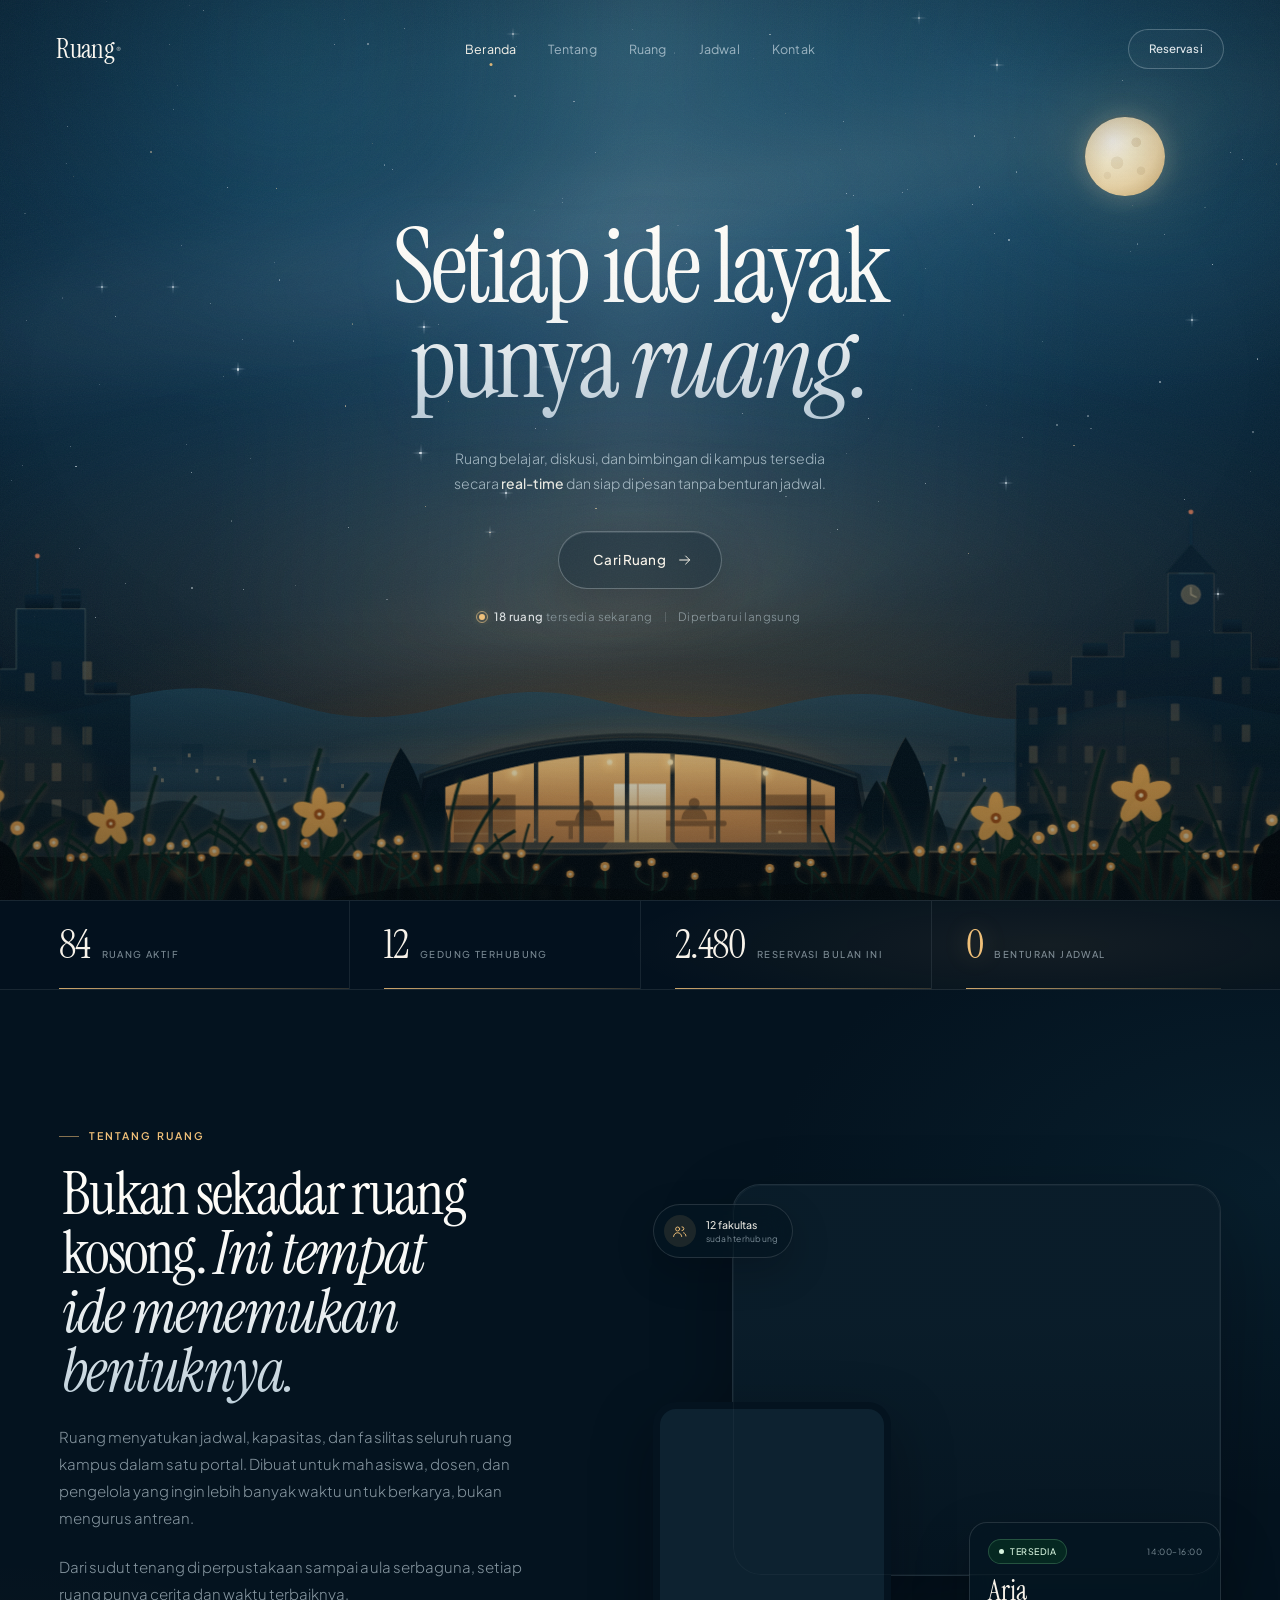
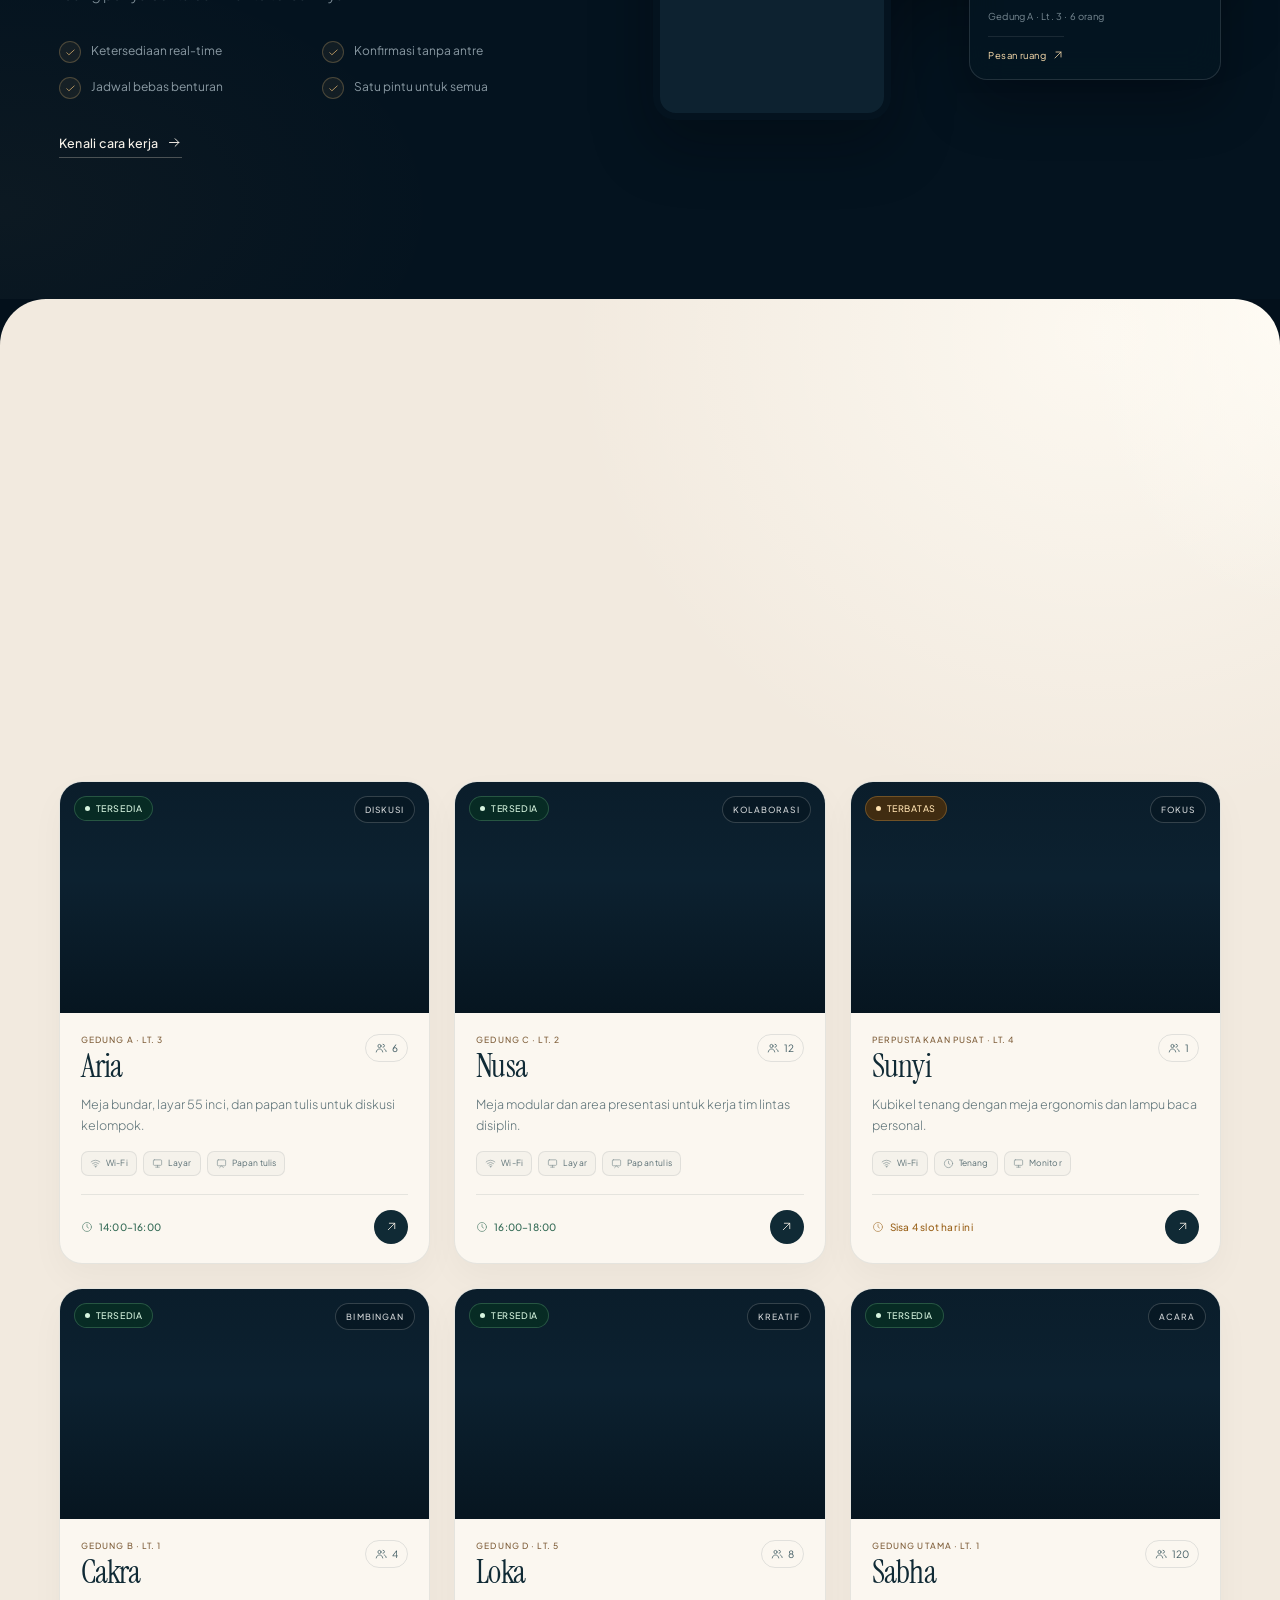
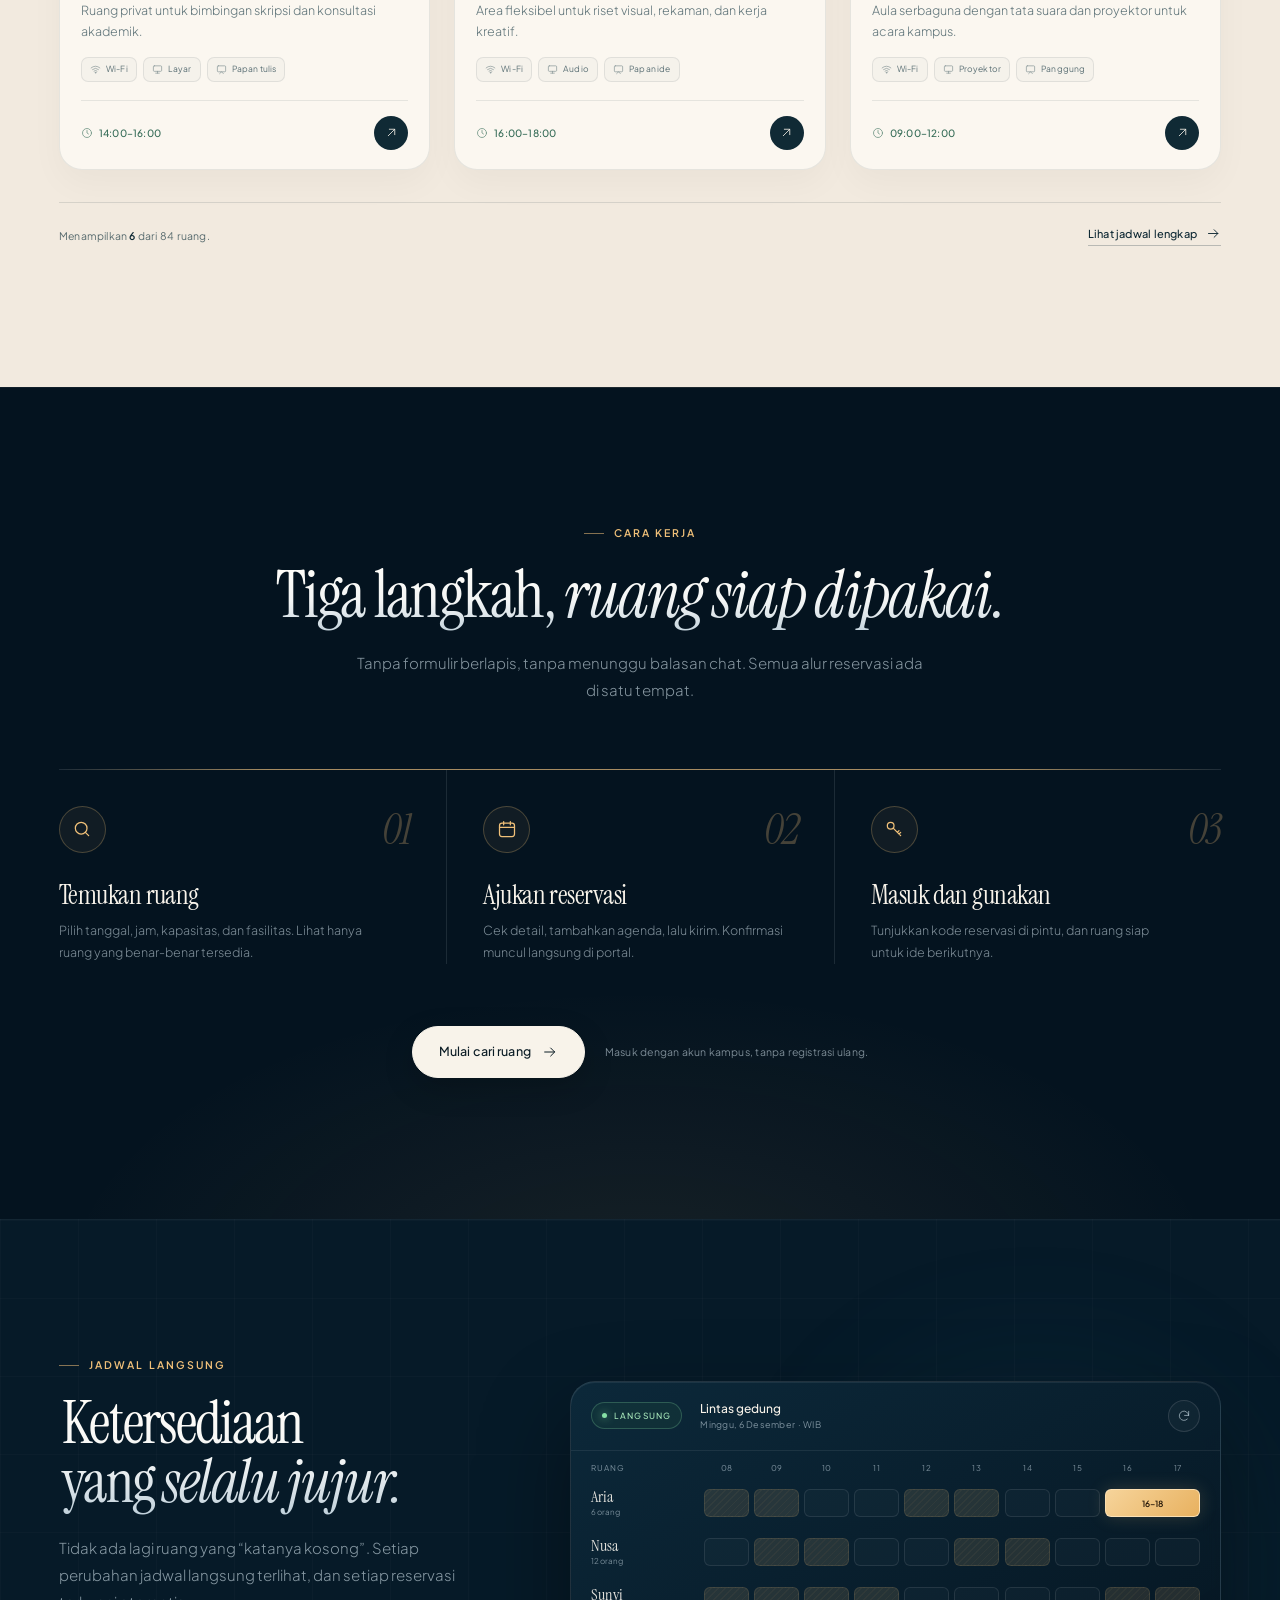
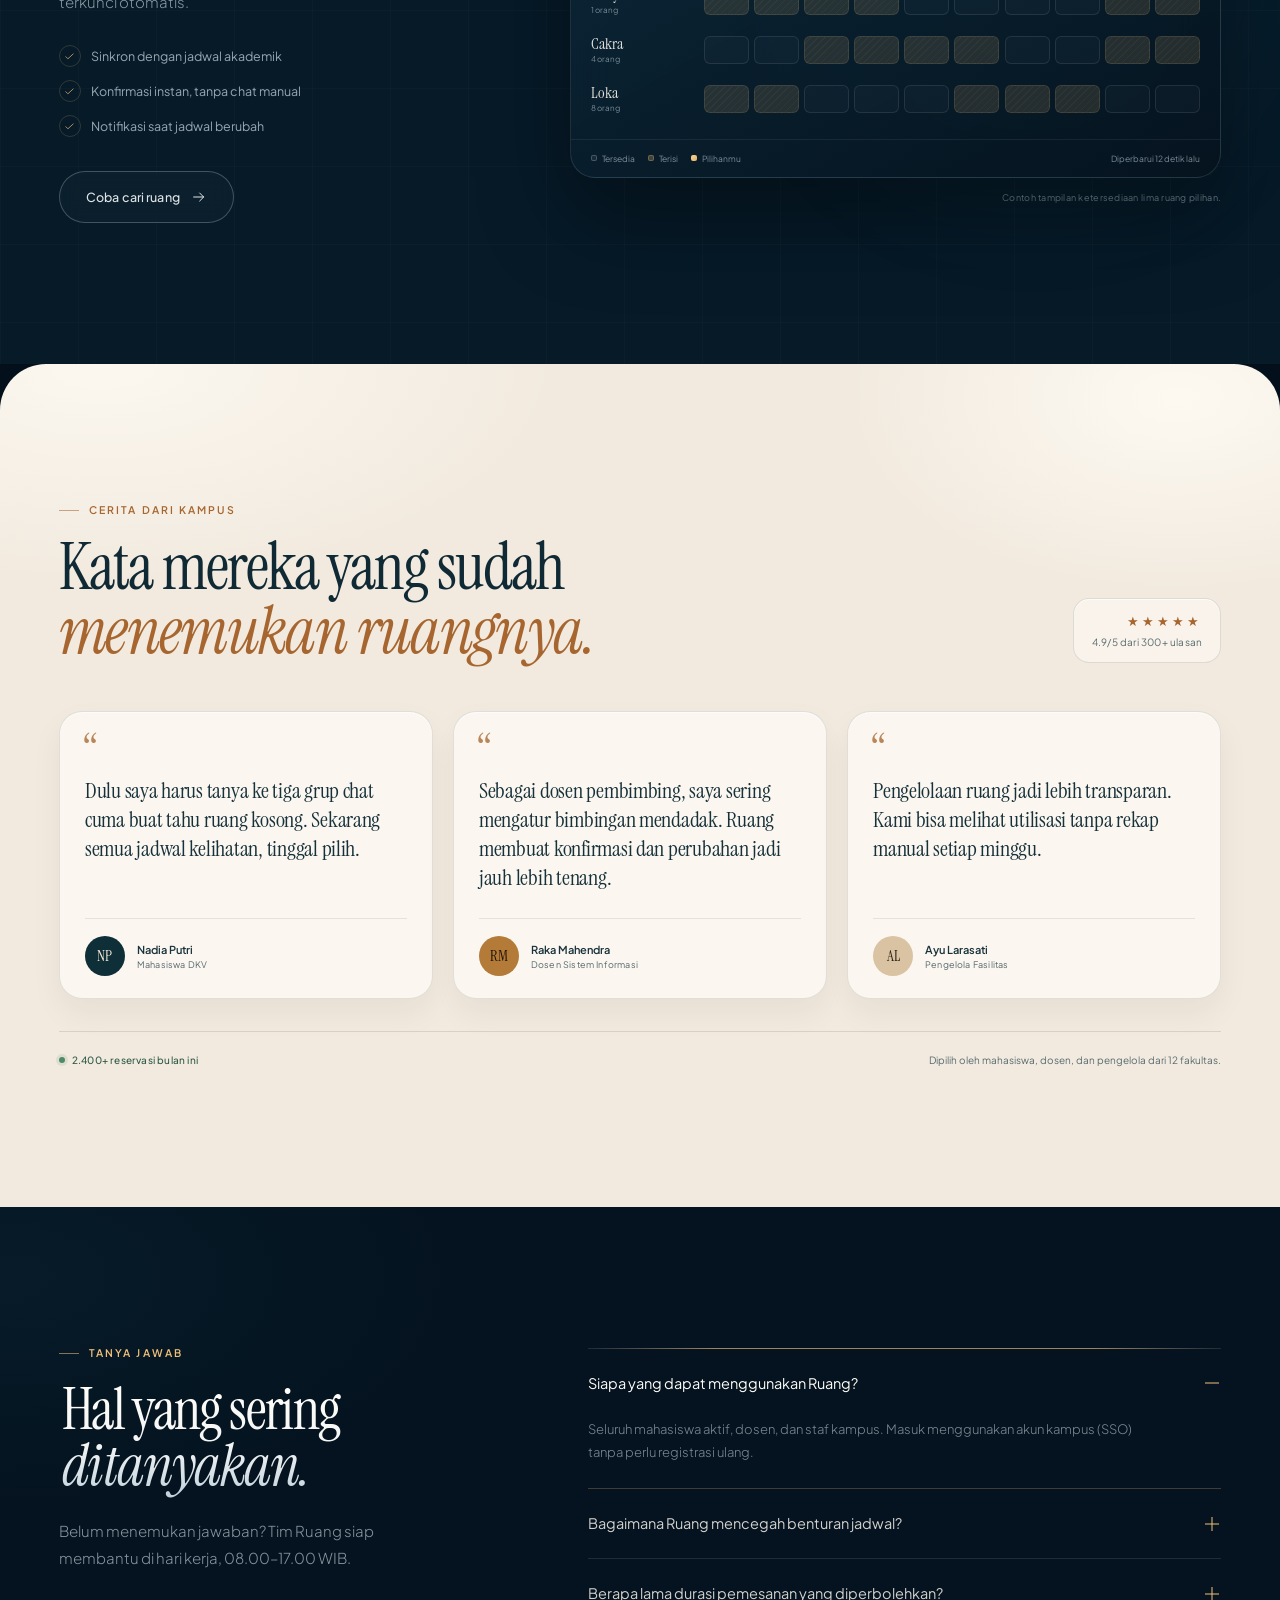
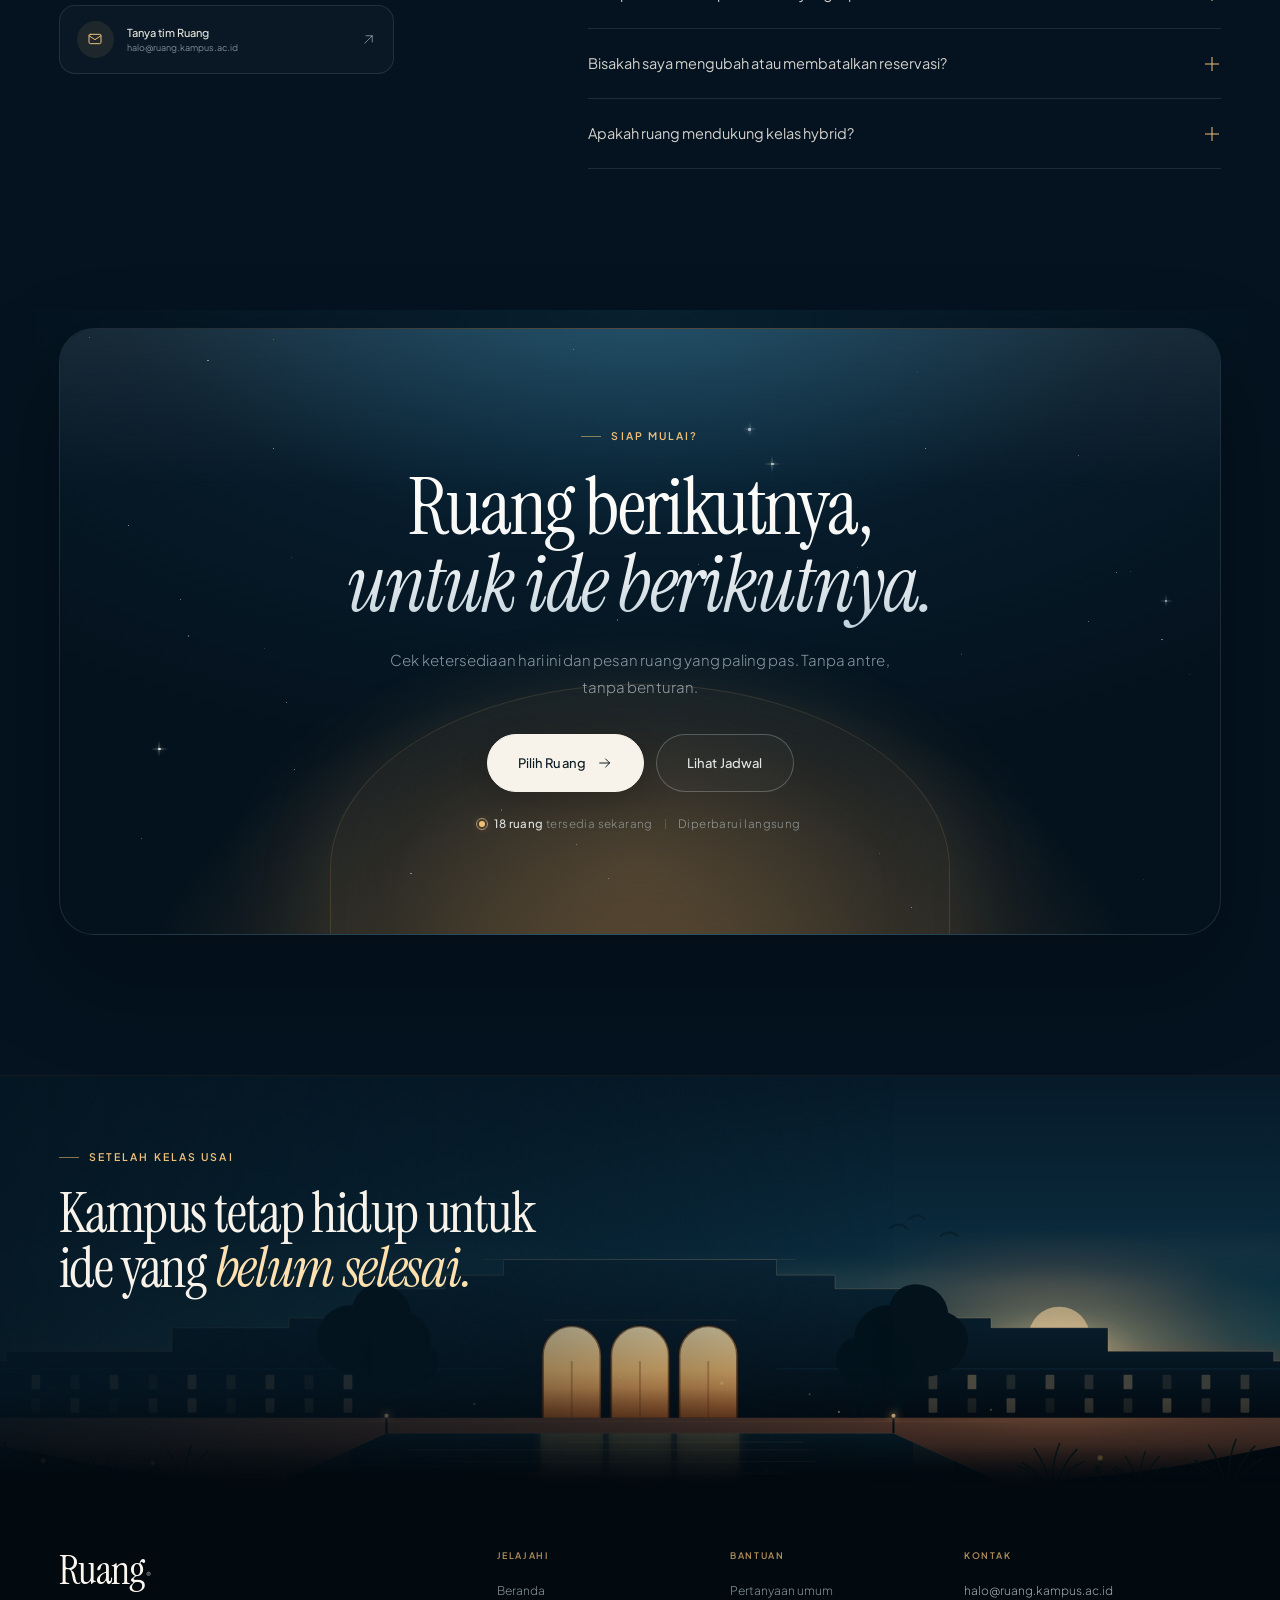
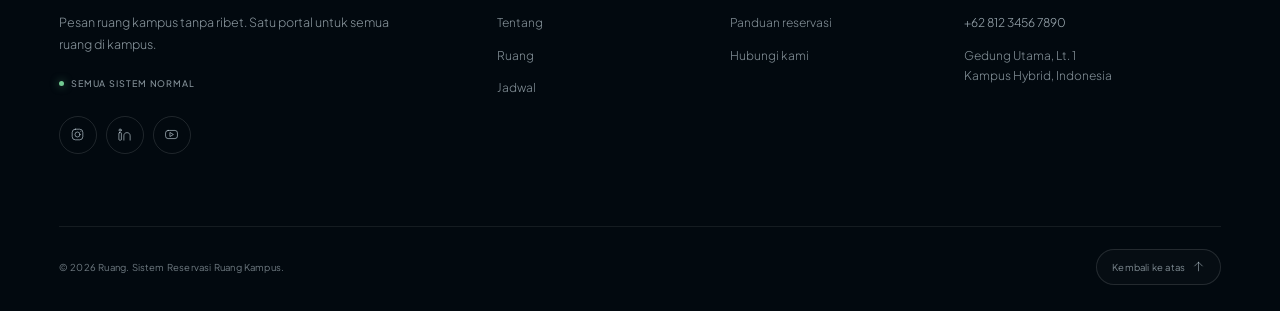
==== commit cb47c793: "Fix clean URL navigation and harden booking flow - keep cross-page nav from breaking scroll spy  - r" ====
--- a/index.html
+++ b/index.html
@@ -53,7 +53,7 @@
     </nav>
 
     <div class="topbar__actions">
-      <a class="btn btn--ghost-light btn--sm" href="reservasi.html">Reservasi</a>
+      <a class="btn btn--ghost-light btn--sm" href="/reservasi">Reservasi</a>
       <button class="menu-toggle" id="menuToggle" type="button" aria-label="Buka menu" aria-expanded="false" aria-controls="mobileMenu">
         <span></span>
         <span></span>
@@ -70,7 +70,7 @@
       <a href="#kontak">Kontak</a>
     </nav>
     <div class="mobile-menu__foot">
-      <a class="btn btn--light" href="reservasi.html">Reservasi</a>
+      <a class="btn btn--light" href="/reservasi">Reservasi</a>
       <p>Pesan ruang kampus, lebih tenang.</p>
     </div>
   </div>
@@ -671,7 +671,7 @@
           </div>
           <p class="about__card-name">Aria</p>
           <p class="about__card-meta">Gedung A · Lt. 3 · 6 orang</p>
-          <a class="about__card-link" href="reservasi.html?ruang=aria">Pesan ruang <svg class="icon" aria-hidden="true"><use href="#i-arrow-up-right"></use></svg></a>
+          <a class="about__card-link" href="/reservasi?ruang=aria">Pesan ruang <svg class="icon" aria-hidden="true"><use href="#i-arrow-up-right"></use></svg></a>
         </div>
       </div>
     </div>
@@ -722,7 +722,7 @@
             </div>
             <div class="room-card__foot">
               <span class="room-card__time"><svg class="icon" aria-hidden="true"><use href="#i-clock"></use></svg>14:00–16:00</span>
-              <a class="round-link" href="reservasi.html?ruang=aria" aria-label="Pesan Ruang Aria"><svg class="icon" aria-hidden="true"><use href="#i-arrow-up-right"></use></svg></a>
+              <a class="round-link" href="/reservasi?ruang=aria" aria-label="Pesan Ruang Aria"><svg class="icon" aria-hidden="true"><use href="#i-arrow-up-right"></use></svg></a>
             </div>
           </div>
         </article>
@@ -749,7 +749,7 @@
             </div>
             <div class="room-card__foot">
               <span class="room-card__time"><svg class="icon" aria-hidden="true"><use href="#i-clock"></use></svg>16:00–18:00</span>
-              <a class="round-link" href="reservasi.html?ruang=nusa" aria-label="Pesan Ruang Nusa"><svg class="icon" aria-hidden="true"><use href="#i-arrow-up-right"></use></svg></a>
+              <a class="round-link" href="/reservasi?ruang=nusa" aria-label="Pesan Ruang Nusa"><svg class="icon" aria-hidden="true"><use href="#i-arrow-up-right"></use></svg></a>
             </div>
           </div>
         </article>
@@ -776,7 +776,7 @@
             </div>
             <div class="room-card__foot">
               <span class="room-card__time room-card__time--limited"><svg class="icon" aria-hidden="true"><use href="#i-clock"></use></svg>Sisa 4 slot hari ini</span>
-              <a class="round-link" href="reservasi.html?ruang=sunyi" aria-label="Pesan Ruang Sunyi"><svg class="icon" aria-hidden="true"><use href="#i-arrow-up-right"></use></svg></a>
+              <a class="round-link" href="/reservasi?ruang=sunyi" aria-label="Pesan Ruang Sunyi"><svg class="icon" aria-hidden="true"><use href="#i-arrow-up-right"></use></svg></a>
             </div>
           </div>
         </article>
@@ -803,7 +803,7 @@
             </div>
             <div class="room-card__foot">
               <span class="room-card__time"><svg class="icon" aria-hidden="true"><use href="#i-clock"></use></svg>14:00–16:00</span>
-              <a class="round-link" href="reservasi.html?ruang=cakra" aria-label="Pesan Ruang Cakra"><svg class="icon" aria-hidden="true"><use href="#i-arrow-up-right"></use></svg></a>
+              <a class="round-link" href="/reservasi?ruang=cakra" aria-label="Pesan Ruang Cakra"><svg class="icon" aria-hidden="true"><use href="#i-arrow-up-right"></use></svg></a>
             </div>
           </div>
         </article>
@@ -830,7 +830,7 @@
             </div>
             <div class="room-card__foot">
               <span class="room-card__time"><svg class="icon" aria-hidden="true"><use href="#i-clock"></use></svg>16:00–18:00</span>
-              <a class="round-link" href="reservasi.html?ruang=loka" aria-label="Pesan Ruang Loka"><svg class="icon" aria-hidden="true"><use href="#i-arrow-up-right"></use></svg></a>
+              <a class="round-link" href="/reservasi?ruang=loka" aria-label="Pesan Ruang Loka"><svg class="icon" aria-hidden="true"><use href="#i-arrow-up-right"></use></svg></a>
             </div>
           </div>
         </article>
@@ -857,7 +857,7 @@
             </div>
             <div class="room-card__foot">
               <span class="room-card__time"><svg class="icon" aria-hidden="true"><use href="#i-clock"></use></svg>09:00–12:00</span>
-              <a class="round-link" href="reservasi.html?ruang=sabha" aria-label="Pesan Aula Sabha"><svg class="icon" aria-hidden="true"><use href="#i-arrow-up-right"></use></svg></a>
+              <a class="round-link" href="/reservasi?ruang=sabha" aria-label="Pesan Aula Sabha"><svg class="icon" aria-hidden="true"><use href="#i-arrow-up-right"></use></svg></a>
             </div>
           </div>
         </article>
@@ -1210,6 +1210,6 @@
     </div>
   </footer>
 
-  <script src="script.js?v=20261023p"></script>
+  <script src="script.js?v=20261024c"></script>
 </body>
 </html>
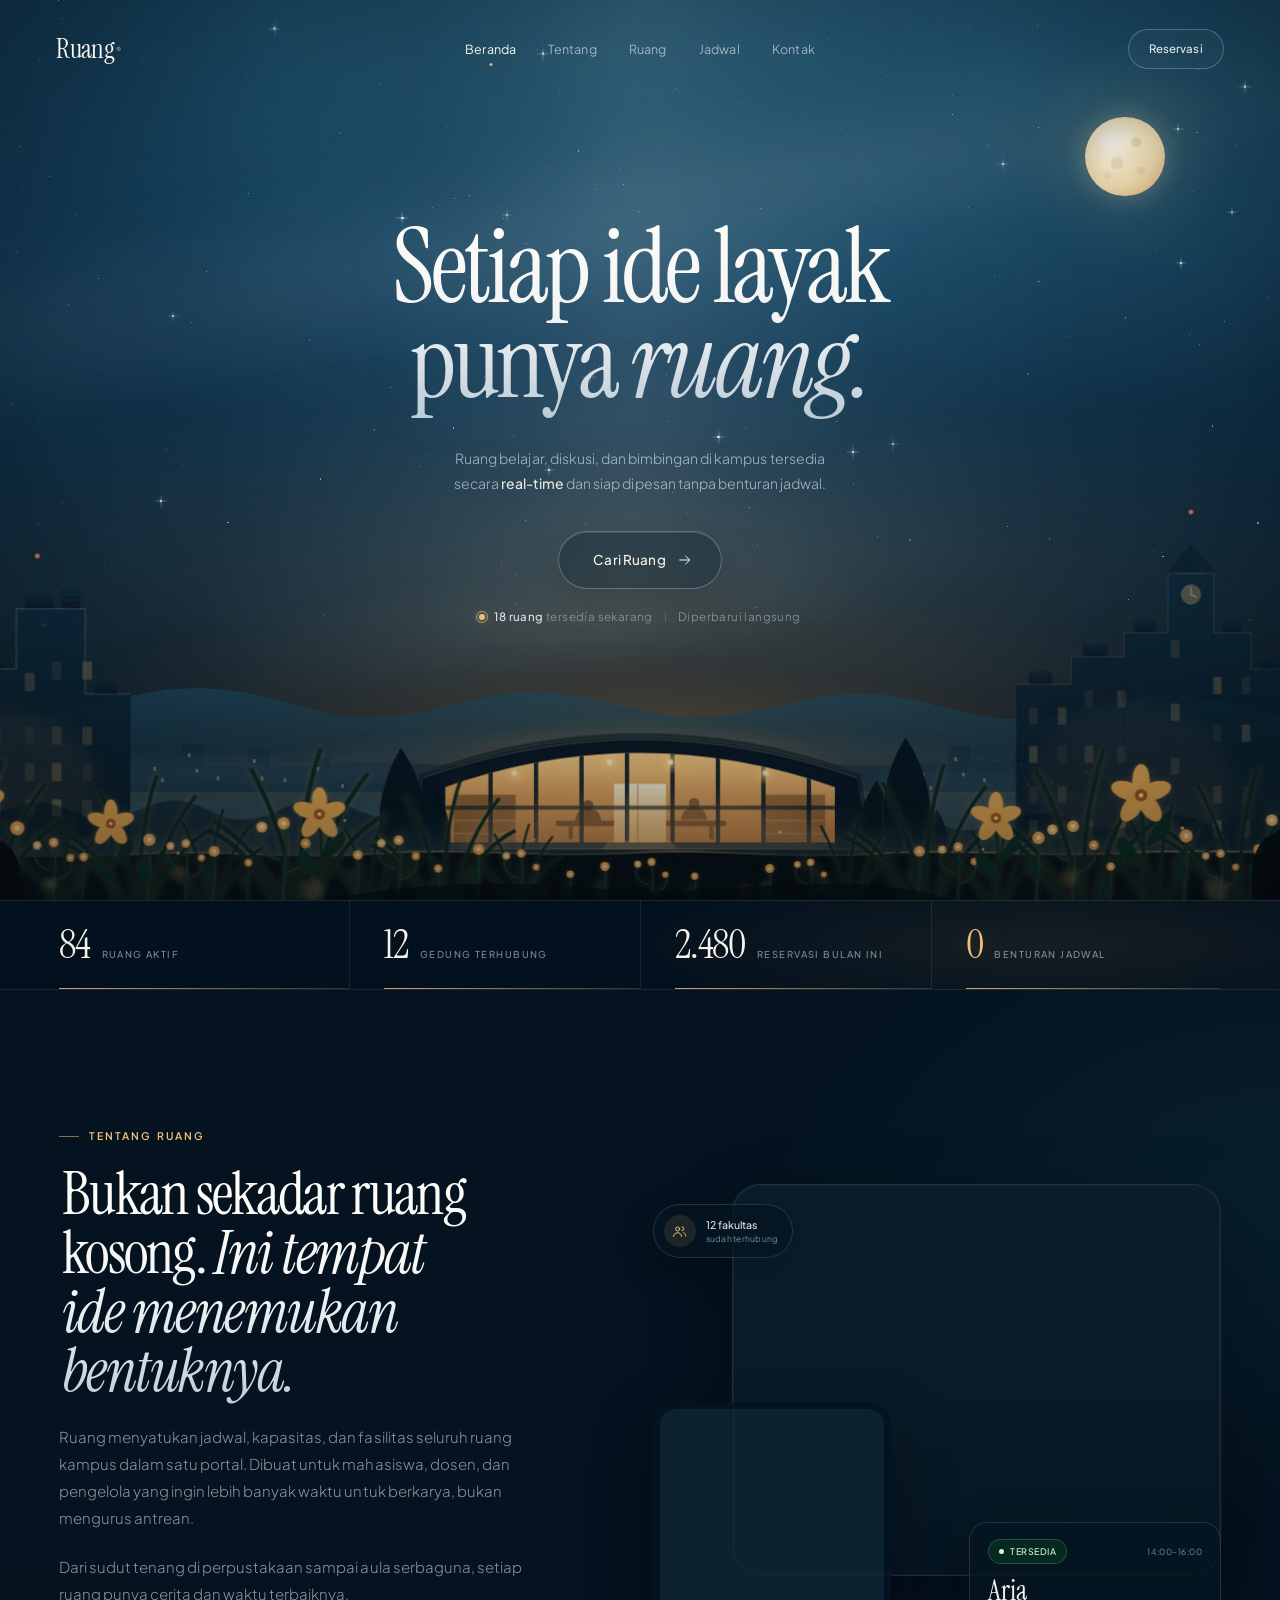
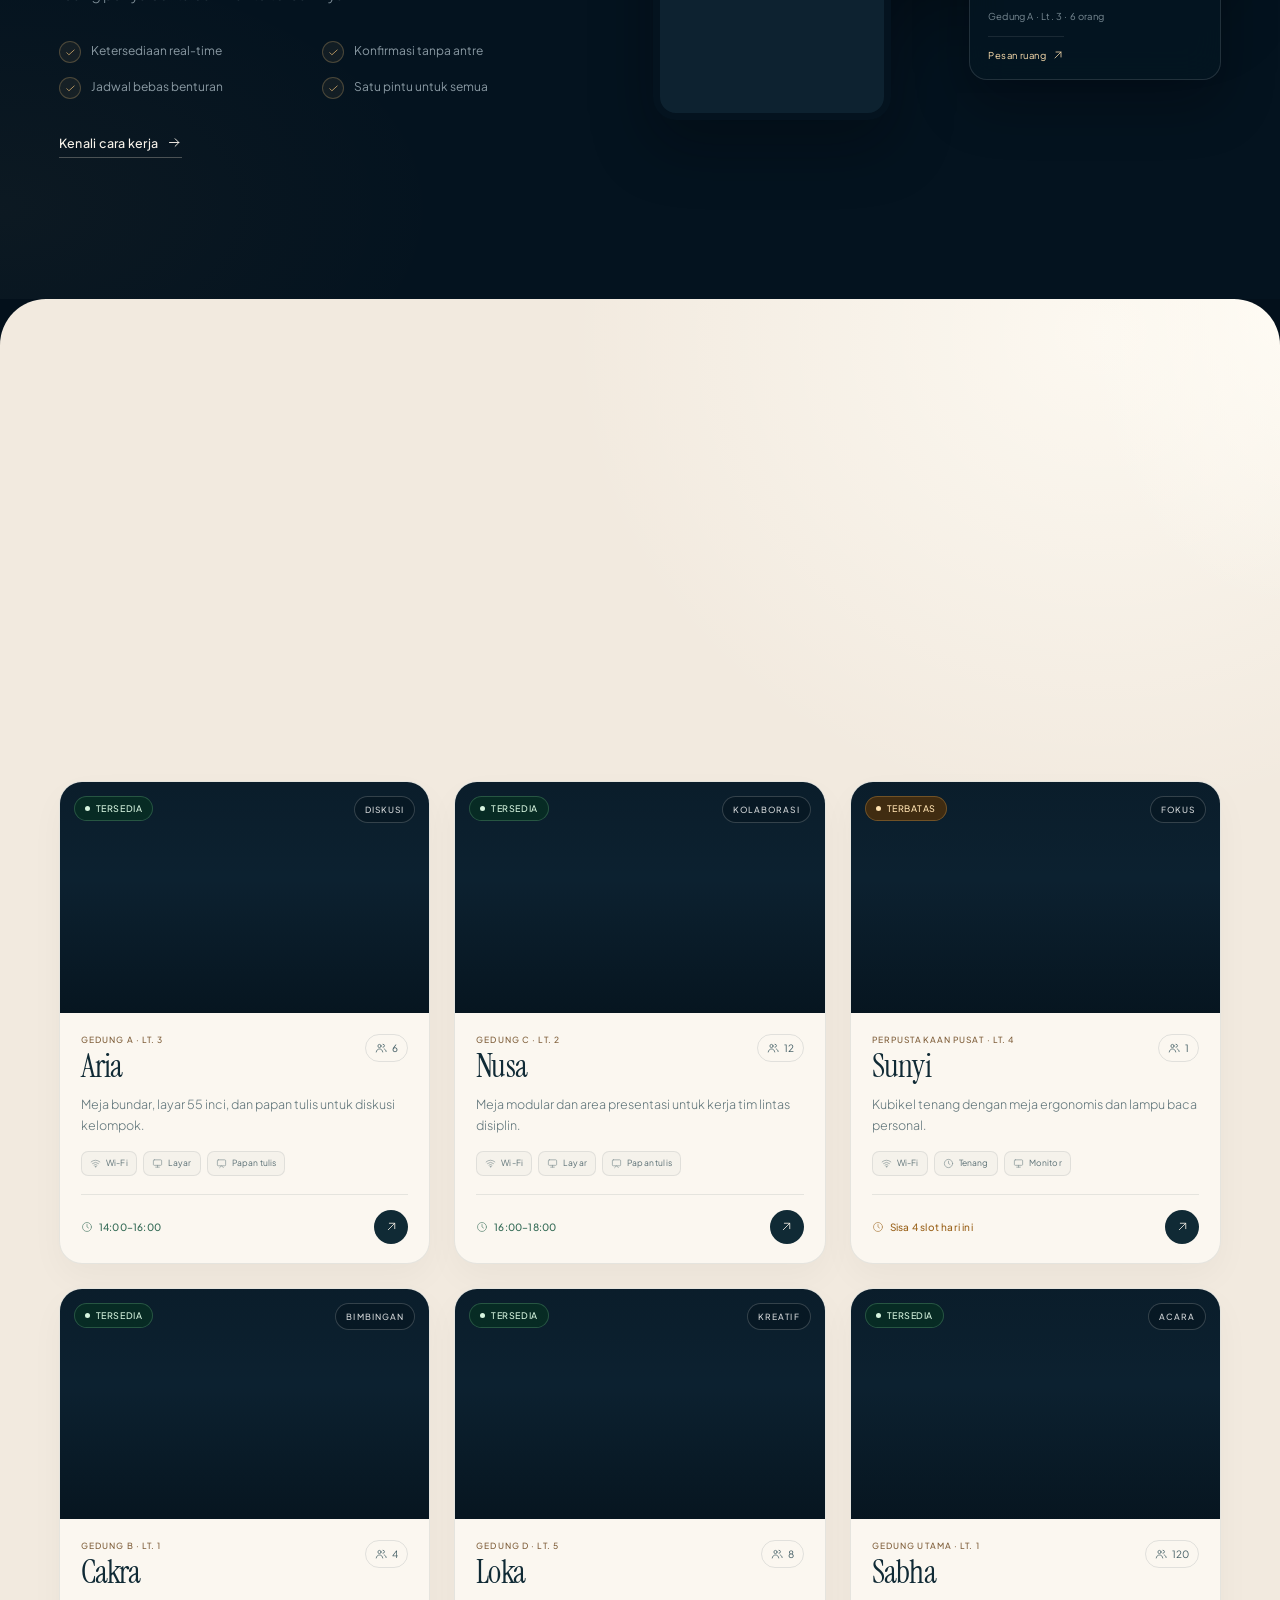
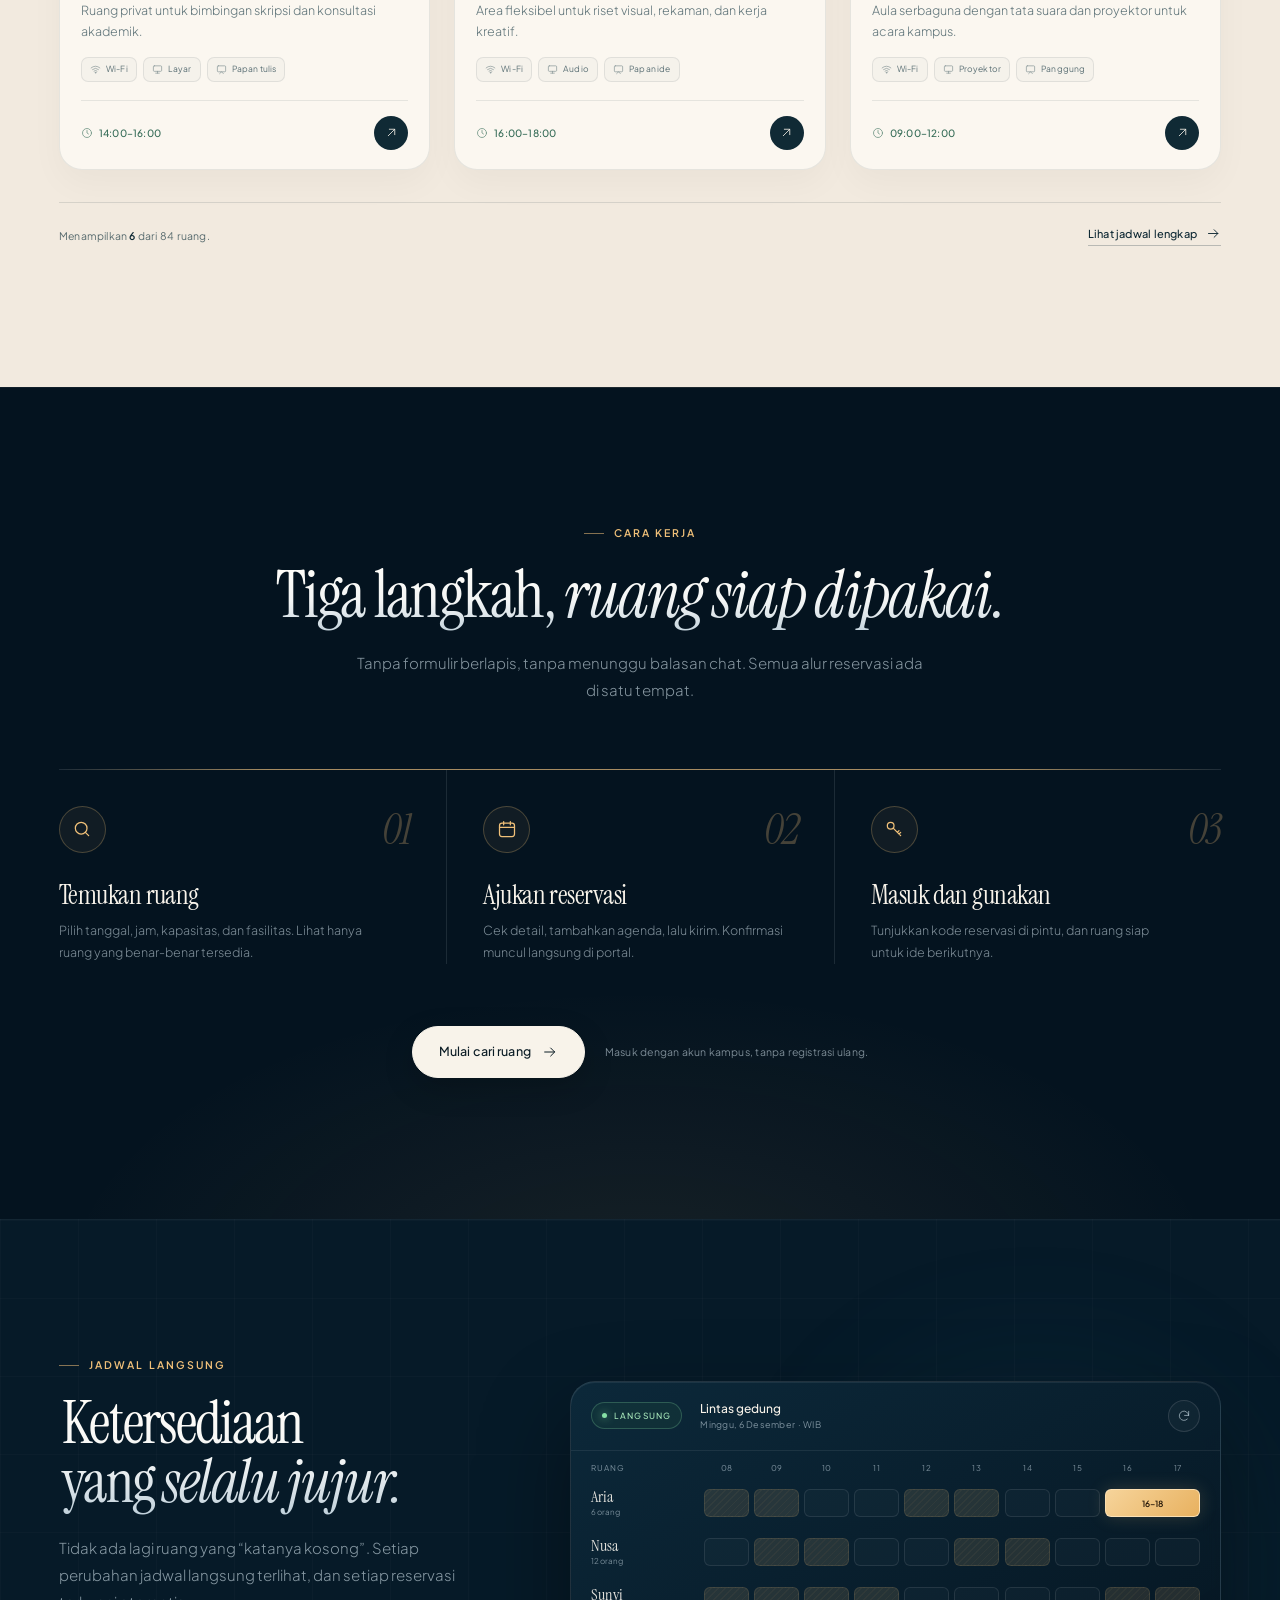
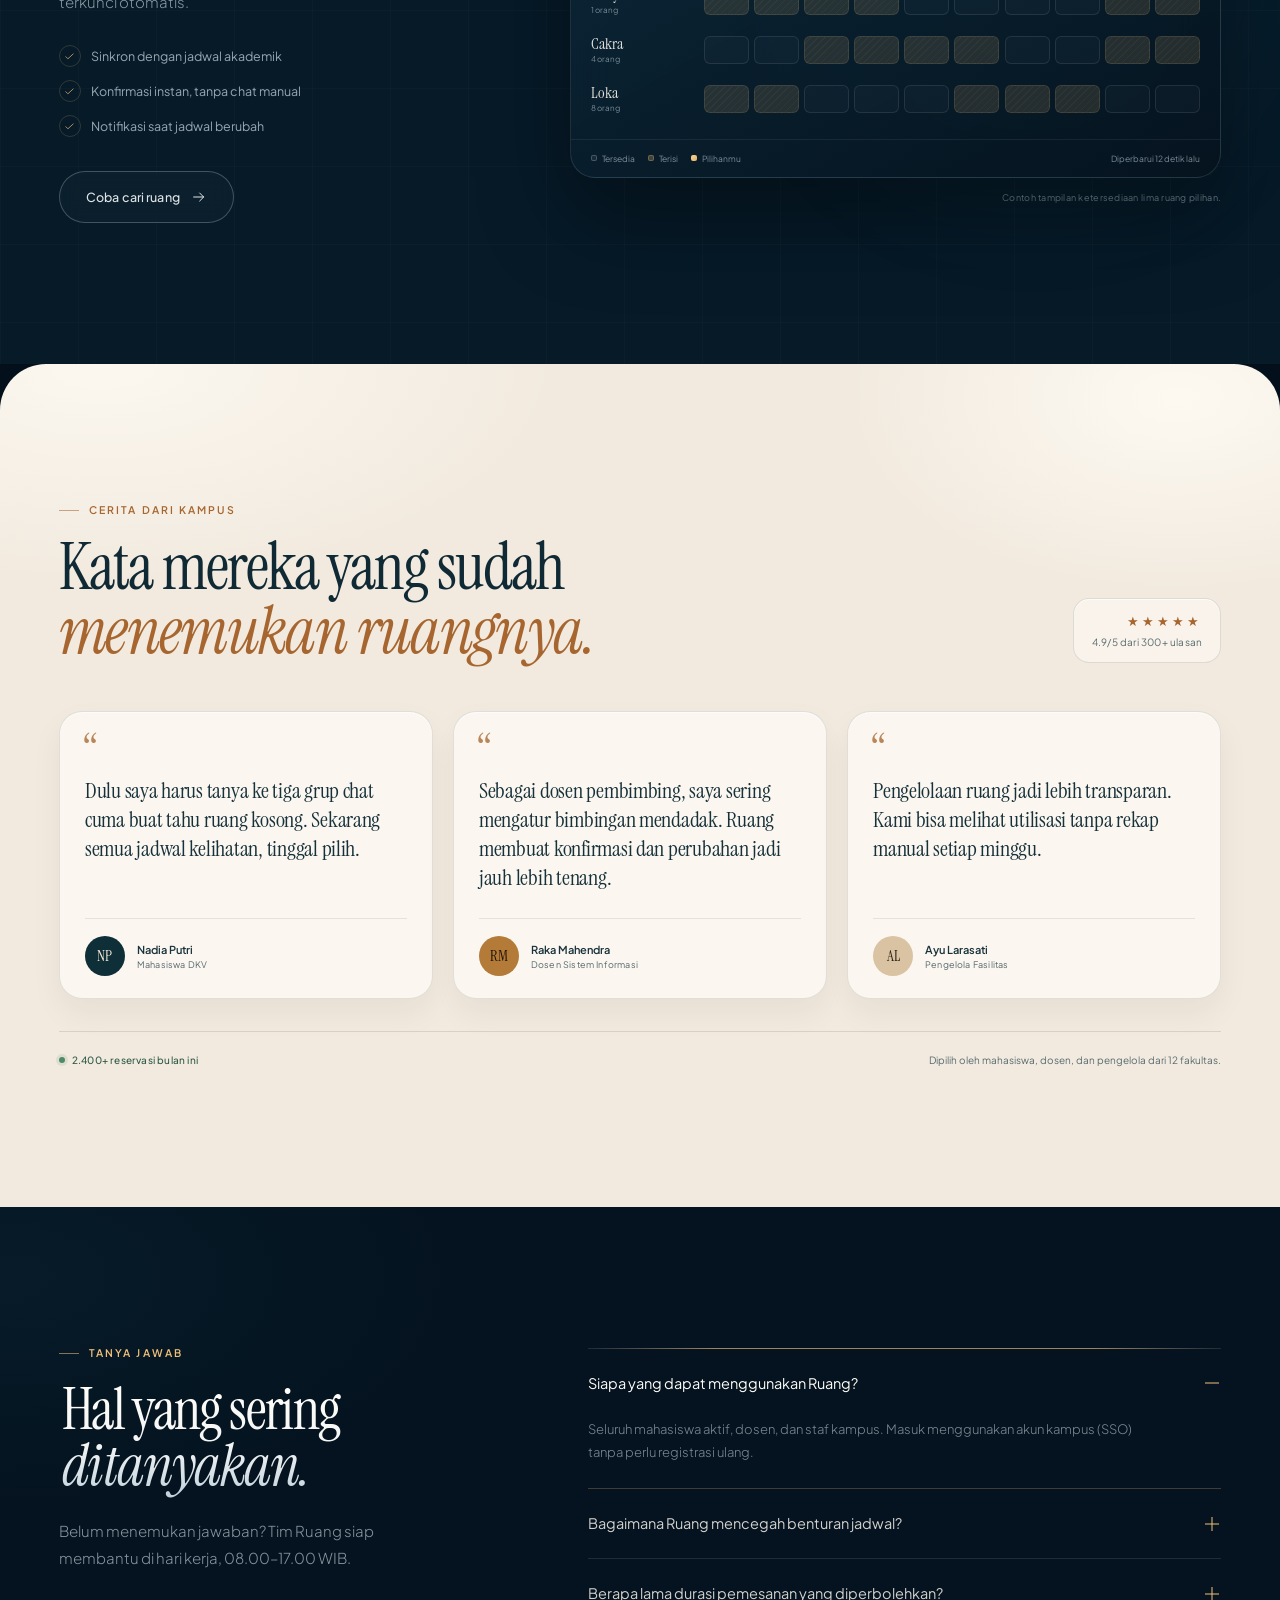
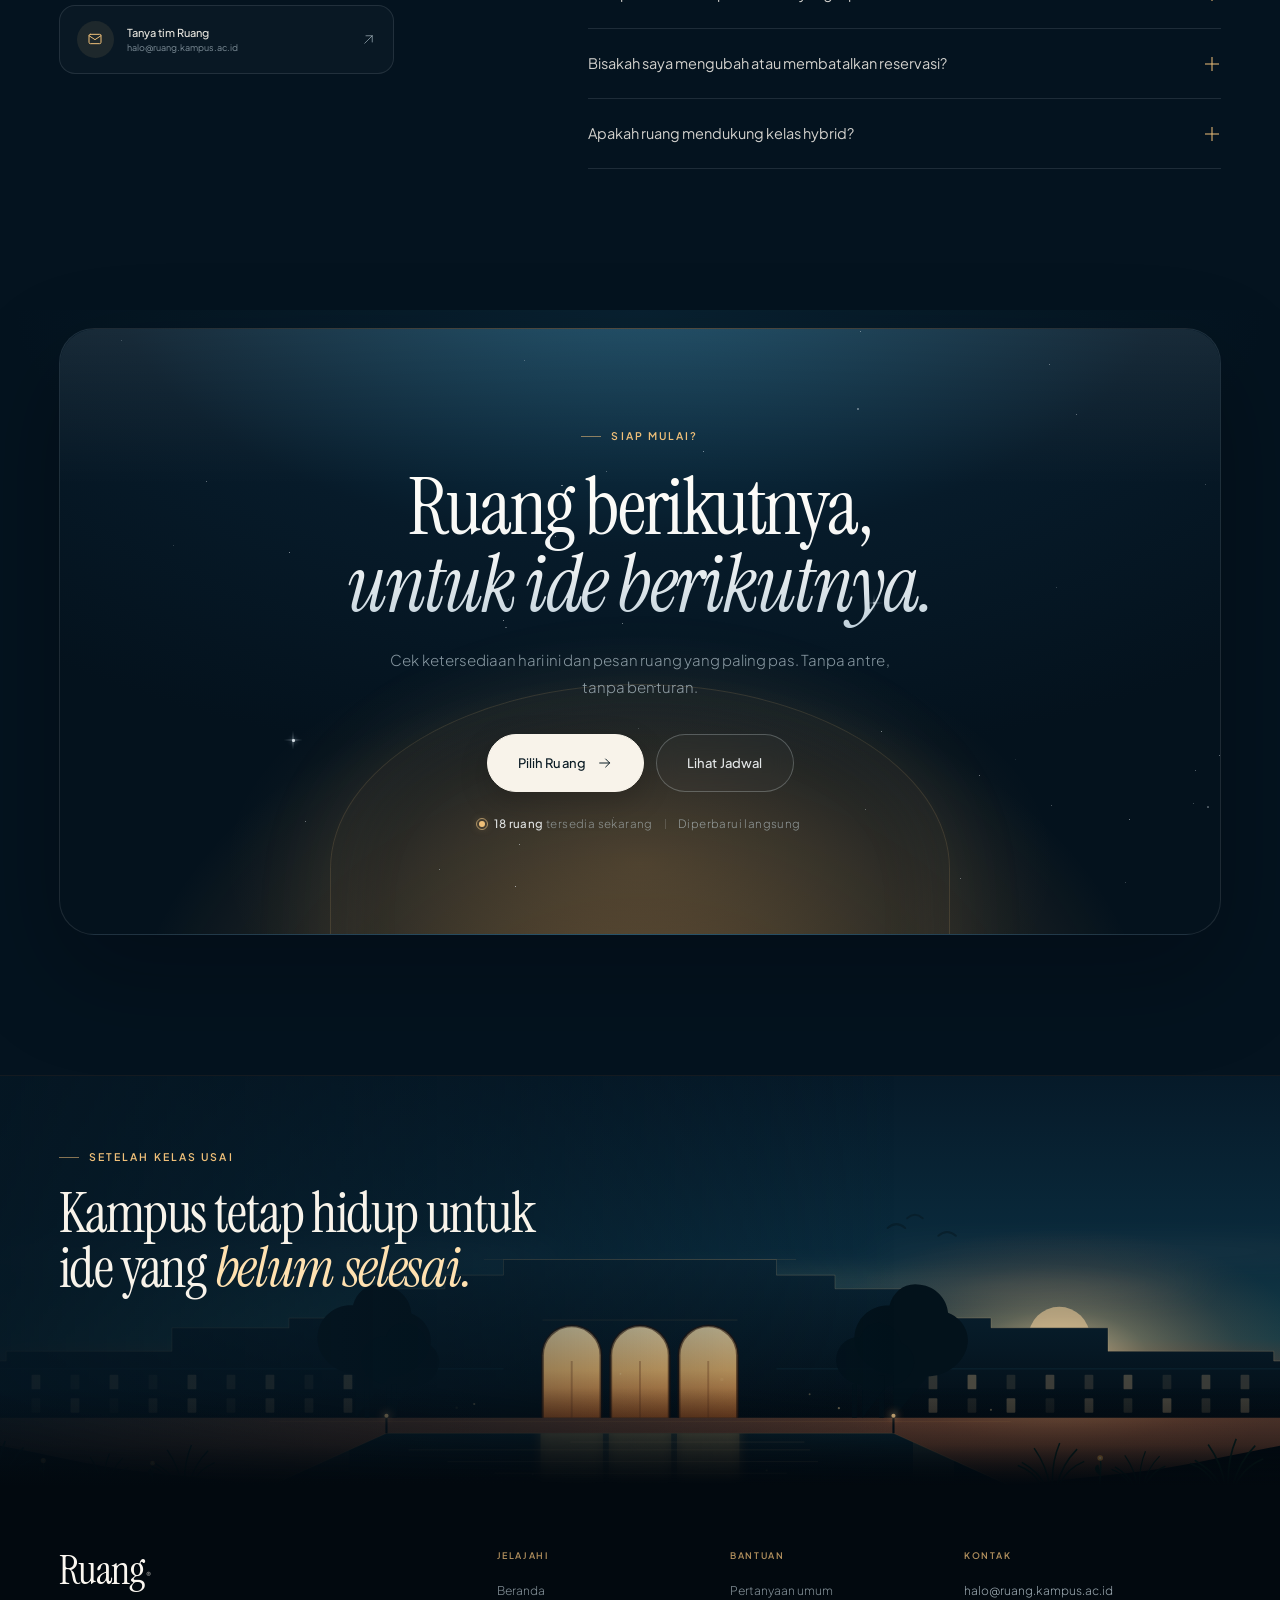
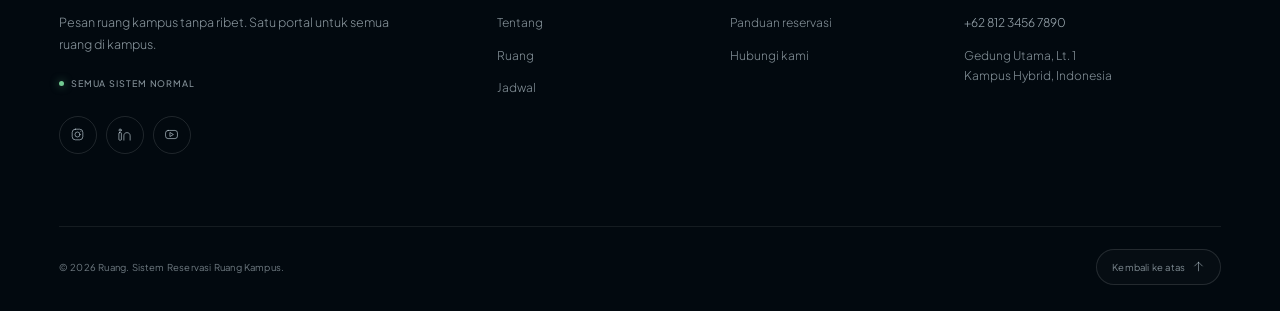
==== commit 686f1f80: "Replace hash section URLs with clean routes" ====
--- a/index.html
+++ b/index.html
@@ -40,16 +40,16 @@
   </svg>
 
   <header class="topbar" id="topbar">
-    <a class="brand" href="#beranda" aria-label="Ruang, kembali ke beranda">
+    <a class="brand" href="/" aria-label="Ruang, kembali ke beranda">
       Ruang<span class="brand__mark">®</span>
     </a>
 
     <nav class="nav" aria-label="Navigasi utama">
-      <a class="nav__link is-active" href="#beranda" data-nav="beranda" aria-current="location">Beranda</a>
-      <a class="nav__link" href="#tentang" data-nav="tentang">Tentang</a>
-      <a class="nav__link" href="#ruang" data-nav="ruang">Ruang</a>
-      <a class="nav__link" href="#jadwal" data-nav="jadwal">Jadwal</a>
-      <a class="nav__link" href="#kontak" data-nav="kontak">Kontak</a>
+      <a class="nav__link is-active" href="/" data-nav="beranda" aria-current="location">Beranda</a>
+      <a class="nav__link" href="/tentang" data-nav="tentang">Tentang</a>
+      <a class="nav__link" href="/ruang" data-nav="ruang">Ruang</a>
+      <a class="nav__link" href="/jadwal" data-nav="jadwal">Jadwal</a>
+      <a class="nav__link" href="/kontak" data-nav="kontak">Kontak</a>
     </nav>
 
     <div class="topbar__actions">
@@ -63,11 +63,11 @@
 
   <div class="mobile-menu" id="mobileMenu" aria-hidden="true" inert>
     <nav class="mobile-menu__nav" aria-label="Navigasi seluler">
-      <a href="#beranda">Beranda</a>
-      <a href="#tentang">Tentang</a>
-      <a href="#ruang">Ruang</a>
-      <a href="#jadwal">Jadwal</a>
-      <a href="#kontak">Kontak</a>
+      <a href="/">Beranda</a>
+      <a href="/tentang">Tentang</a>
+      <a href="/ruang">Ruang</a>
+      <a href="/jadwal">Jadwal</a>
+      <a href="/kontak">Kontak</a>
     </nav>
     <div class="mobile-menu__foot">
       <a class="btn btn--light" href="/reservasi">Reservasi</a>
@@ -591,7 +591,7 @@
         <strong>real-time</strong> dan siap dipesan tanpa benturan jadwal.
       </p>
 
-      <a class="btn btn--glass btn--lg btn--hero" href="#ruang">
+      <a class="btn btn--glass btn--lg btn--hero" href="/ruang">
         <span>Cari Ruang</span>
         <svg class="icon" aria-hidden="true"><use href="#i-arrow-right"></use></svg>
       </a>
@@ -648,7 +648,7 @@
           <li><span class="mini-list__check"><svg class="icon" aria-hidden="true"><use href="#i-check"></use></svg></span>Satu pintu untuk semua</li>
         </ul>
 
-        <a class="text-link" href="#cara-kerja">Kenali cara kerja <svg class="icon" aria-hidden="true"><use href="#i-arrow-right"></use></svg></a>
+        <a class="text-link" href="/cara-kerja">Kenali cara kerja <svg class="icon" aria-hidden="true"><use href="#i-arrow-right"></use></svg></a>
       </div>
 
       <div class="about__visual reveal">
@@ -865,7 +865,7 @@
 
       <div class="rooms__foot reveal">
         <p aria-live="polite">Menampilkan <strong id="roomCount">6</strong> dari 84 ruang.</p>
-        <a class="text-link text-link--dark" href="#jadwal">Lihat jadwal lengkap <svg class="icon" aria-hidden="true"><use href="#i-arrow-right"></use></svg></a>
+        <a class="text-link text-link--dark" href="/jadwal">Lihat jadwal lengkap <svg class="icon" aria-hidden="true"><use href="#i-arrow-right"></use></svg></a>
       </div>
     </div>
   </section>
@@ -909,7 +909,7 @@
       </ol>
 
       <div class="process__cta reveal">
-        <a class="btn btn--light" href="#ruang">Mulai cari ruang <svg class="icon" aria-hidden="true"><use href="#i-arrow-right"></use></svg></a>
+        <a class="btn btn--light" href="/ruang">Mulai cari ruang <svg class="icon" aria-hidden="true"><use href="#i-arrow-right"></use></svg></a>
         <p>Masuk dengan akun kampus, tanpa registrasi ulang.</p>
       </div>
     </div>
@@ -931,7 +931,7 @@
           <li><span><svg class="icon" aria-hidden="true"><use href="#i-check"></use></svg></span>Notifikasi saat jadwal berubah</li>
         </ul>
 
-        <a class="btn btn--ghost-light" href="#ruang">Coba cari ruang <svg class="icon" aria-hidden="true"><use href="#i-arrow-right"></use></svg></a>
+        <a class="btn btn--ghost-light" href="/ruang">Coba cari ruang <svg class="icon" aria-hidden="true"><use href="#i-arrow-right"></use></svg></a>
       </div>
 
       <div class="live__visual reveal">
@@ -1141,8 +1141,8 @@
             antre, tanpa benturan.
           </p>
           <div class="cta__actions">
-            <a class="btn btn--light btn--lg" href="#ruang">Pilih Ruang <svg class="icon" aria-hidden="true"><use href="#i-arrow-right"></use></svg></a>
-            <a class="btn btn--ghost-light btn--lg" href="#jadwal">Lihat Jadwal</a>
+            <a class="btn btn--light btn--lg" href="/ruang">Pilih Ruang <svg class="icon" aria-hidden="true"><use href="#i-arrow-right"></use></svg></a>
+            <a class="btn btn--ghost-light btn--lg" href="/jadwal">Lihat Jadwal</a>
           </div>
           <p class="availability">
             <span class="availability__pulse" aria-hidden="true"></span>
@@ -1170,7 +1170,7 @@
     <div class="container footer__main">
       <div class="footer__grid" data-stagger>
         <div class="footer__brand reveal">
-          <a class="brand" href="#beranda" aria-label="Ruang, kembali ke beranda">Ruang<span class="brand__mark">®</span></a>
+          <a class="brand" href="/" aria-label="Ruang, kembali ke beranda">Ruang<span class="brand__mark">®</span></a>
           <p>Pesan ruang kampus tanpa ribet. Satu portal untuk semua ruang di kampus.</p>
           <div class="footer__status"><span></span>Semua sistem normal</div>
           <div class="socials">
@@ -1182,16 +1182,16 @@
 
         <nav class="footer__col reveal" aria-label="Jelajahi">
           <h3>Jelajahi</h3>
-          <a href="#beranda">Beranda</a>
-          <a href="#tentang">Tentang</a>
-          <a href="#ruang">Ruang</a>
-          <a href="#jadwal">Jadwal</a>
+          <a href="/">Beranda</a>
+          <a href="/tentang">Tentang</a>
+          <a href="/ruang">Ruang</a>
+          <a href="/jadwal">Jadwal</a>
         </nav>
 
         <nav class="footer__col reveal" aria-label="Bantuan">
           <h3>Bantuan</h3>
-          <a href="#faq">Pertanyaan umum</a>
-          <a href="#cara-kerja">Panduan reservasi</a>
+          <a href="/faq">Pertanyaan umum</a>
+          <a href="/cara-kerja">Panduan reservasi</a>
           <a href="mailto:halo@ruang.kampus.ac.id">Hubungi kami</a>
         </nav>
 
@@ -1205,11 +1205,11 @@
 
       <div class="footer__bottom">
         <p>© 2026 Ruang. Sistem Reservasi Ruang Kampus.</p>
-        <a class="footer__top" href="#beranda">Kembali ke atas <svg class="icon" aria-hidden="true"><use href="#i-arrow-up"></use></svg></a>
+        <a class="footer__top" href="/">Kembali ke atas <svg class="icon" aria-hidden="true"><use href="#i-arrow-up"></use></svg></a>
       </div>
     </div>
   </footer>
 
-  <script src="script.js?v=20261024c"></script>
+  <script src="script.js?v=20261024d"></script>
 </body>
 </html>
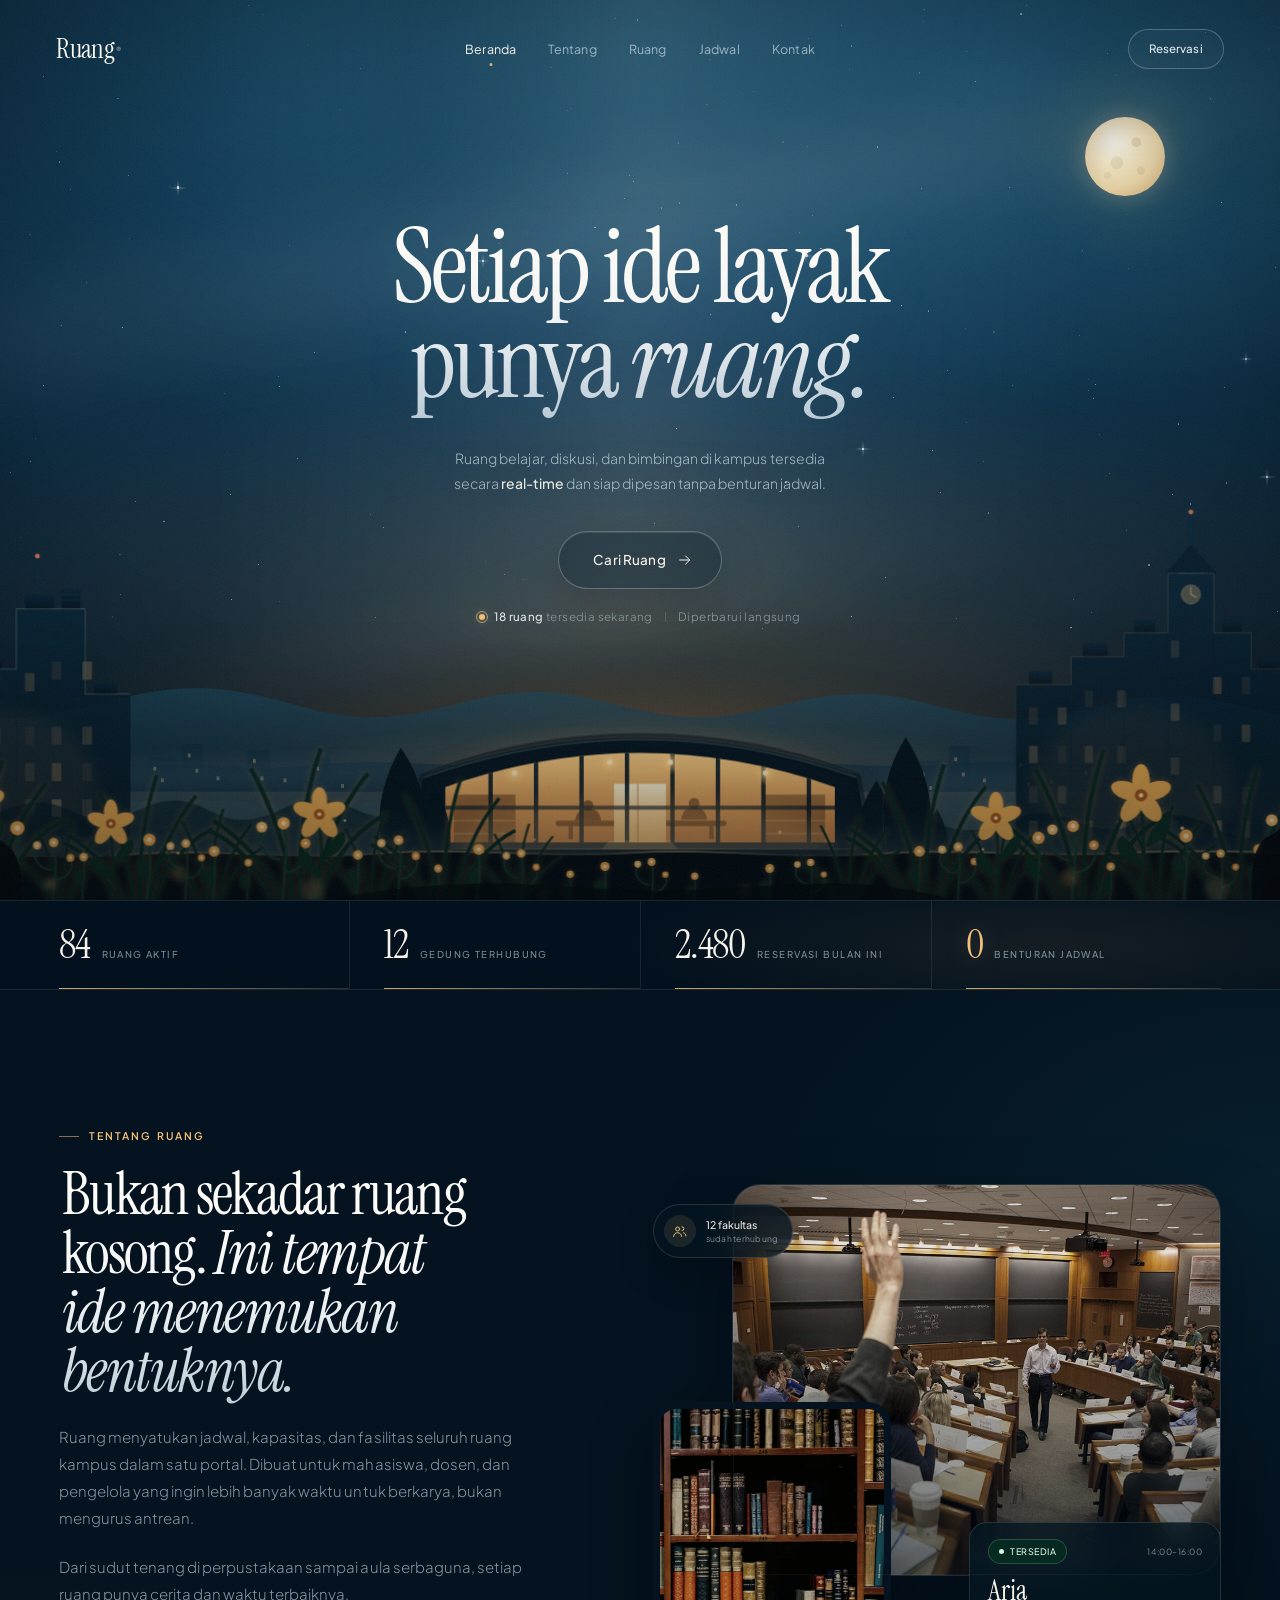
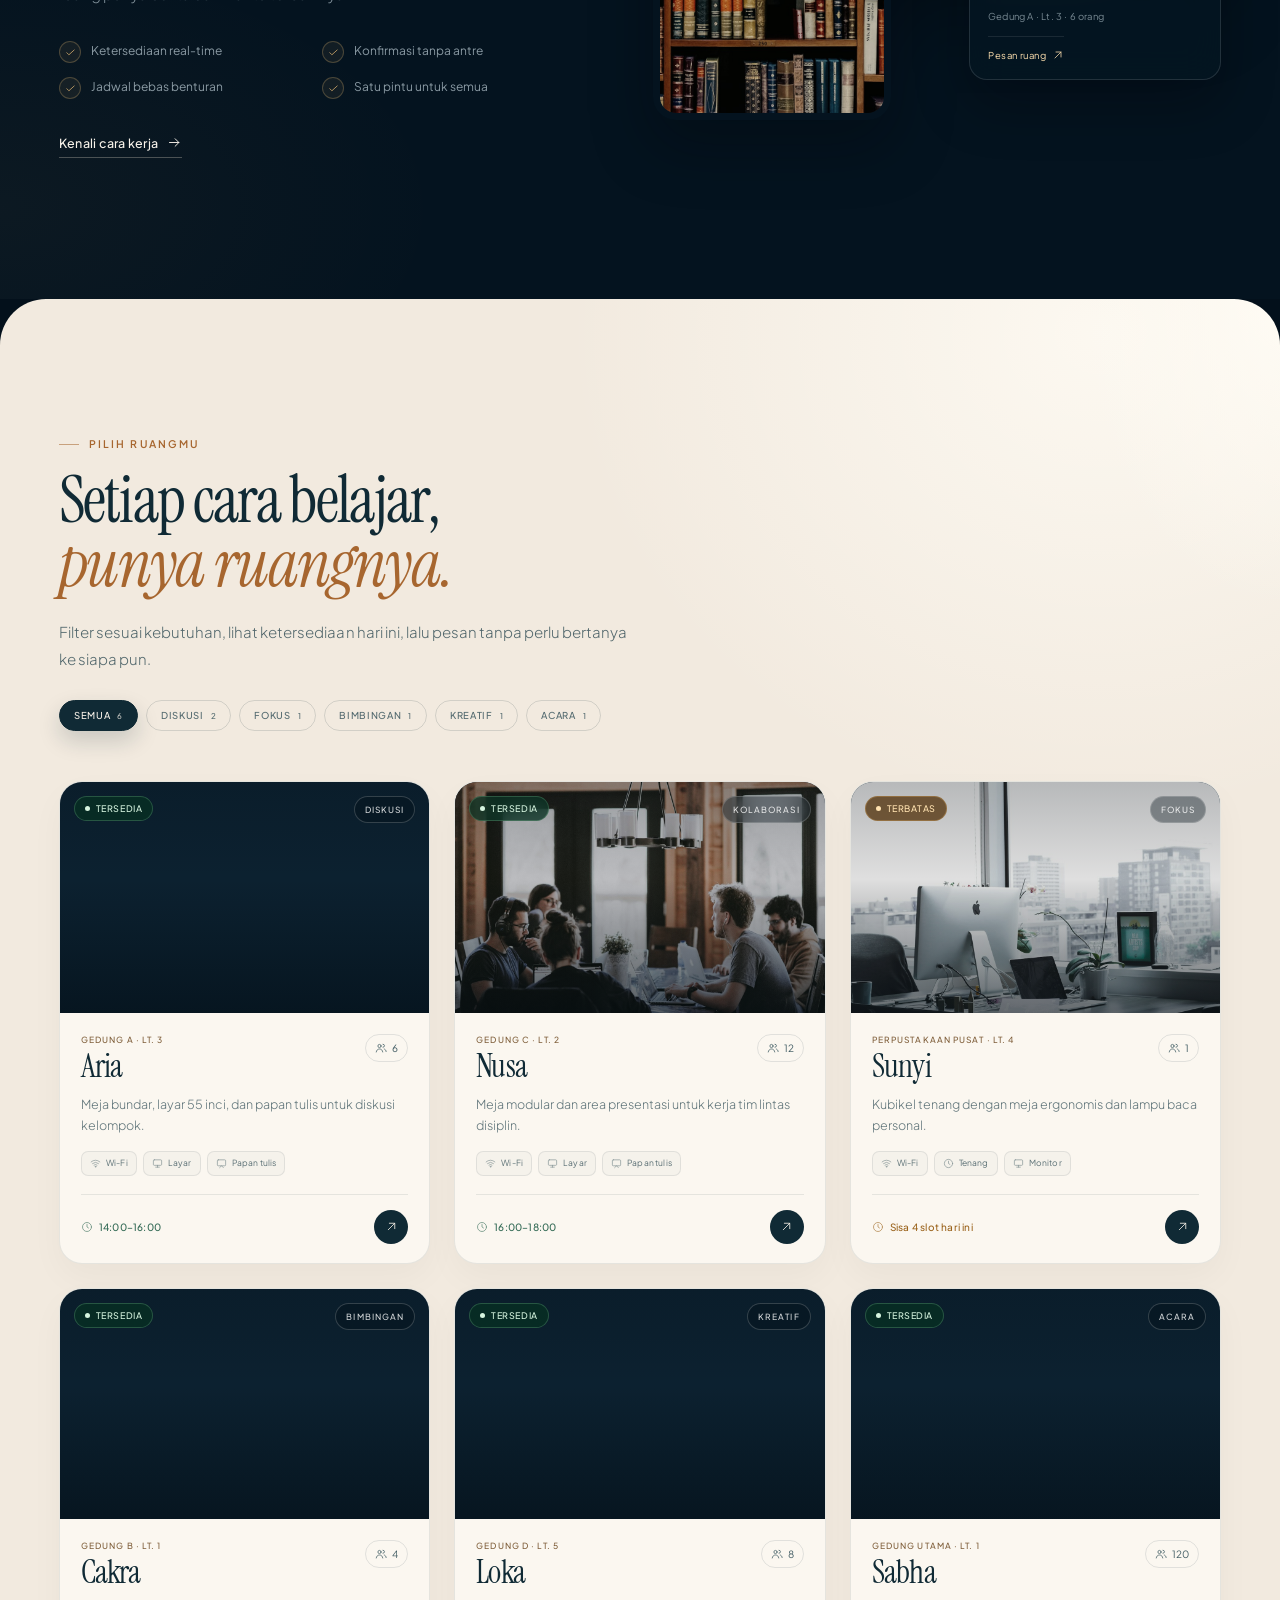
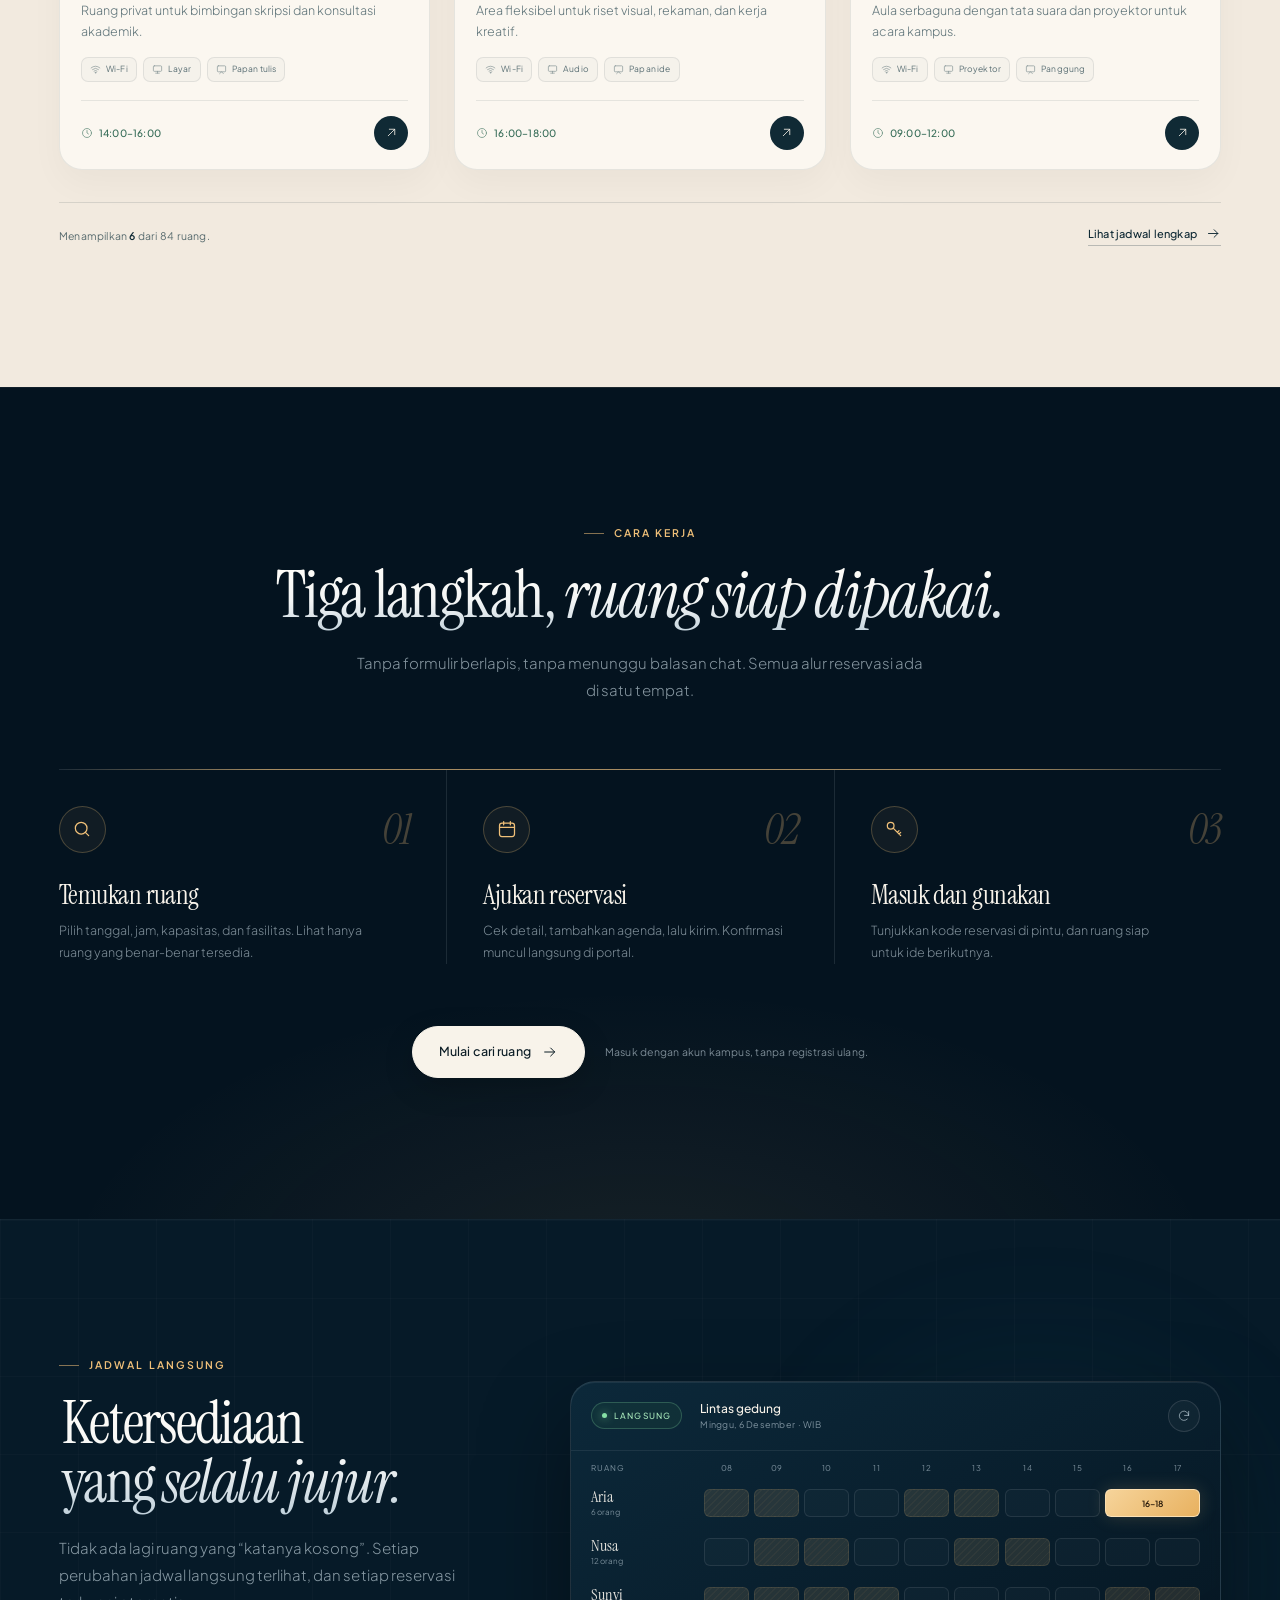
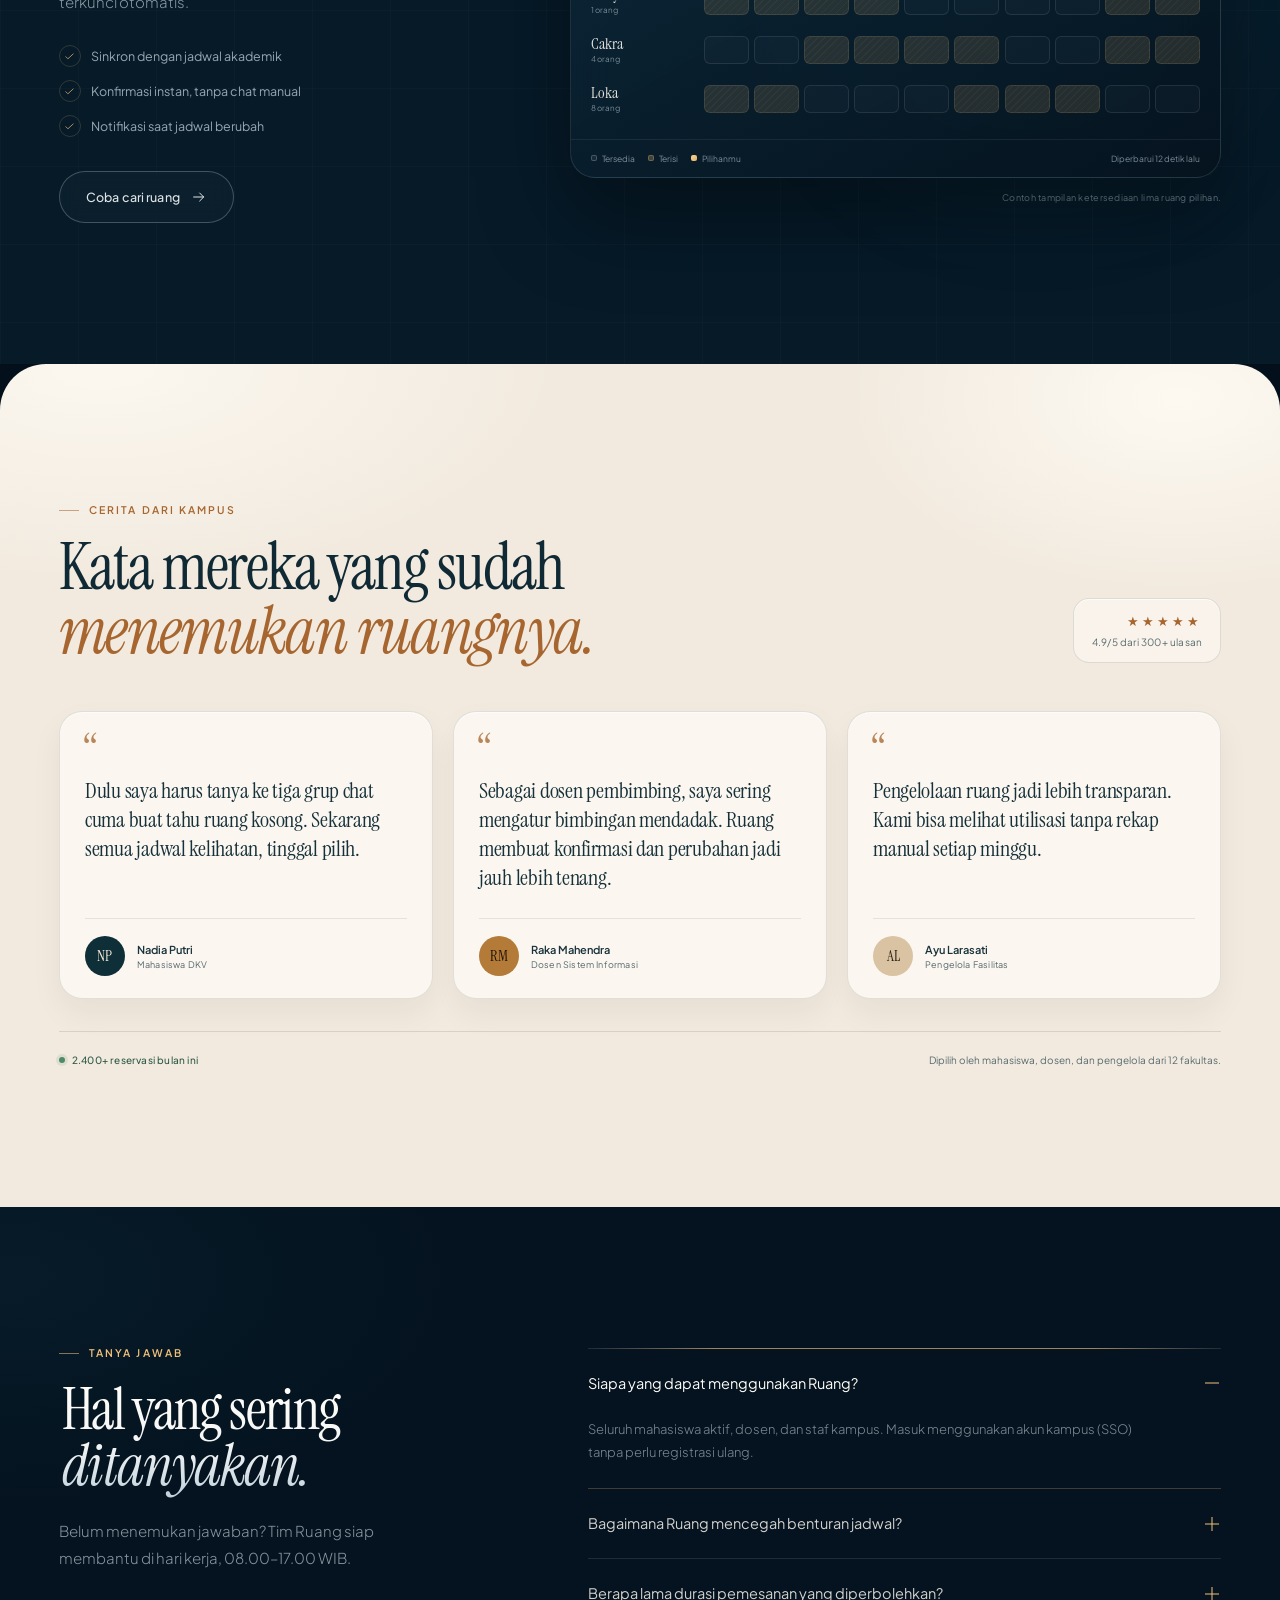
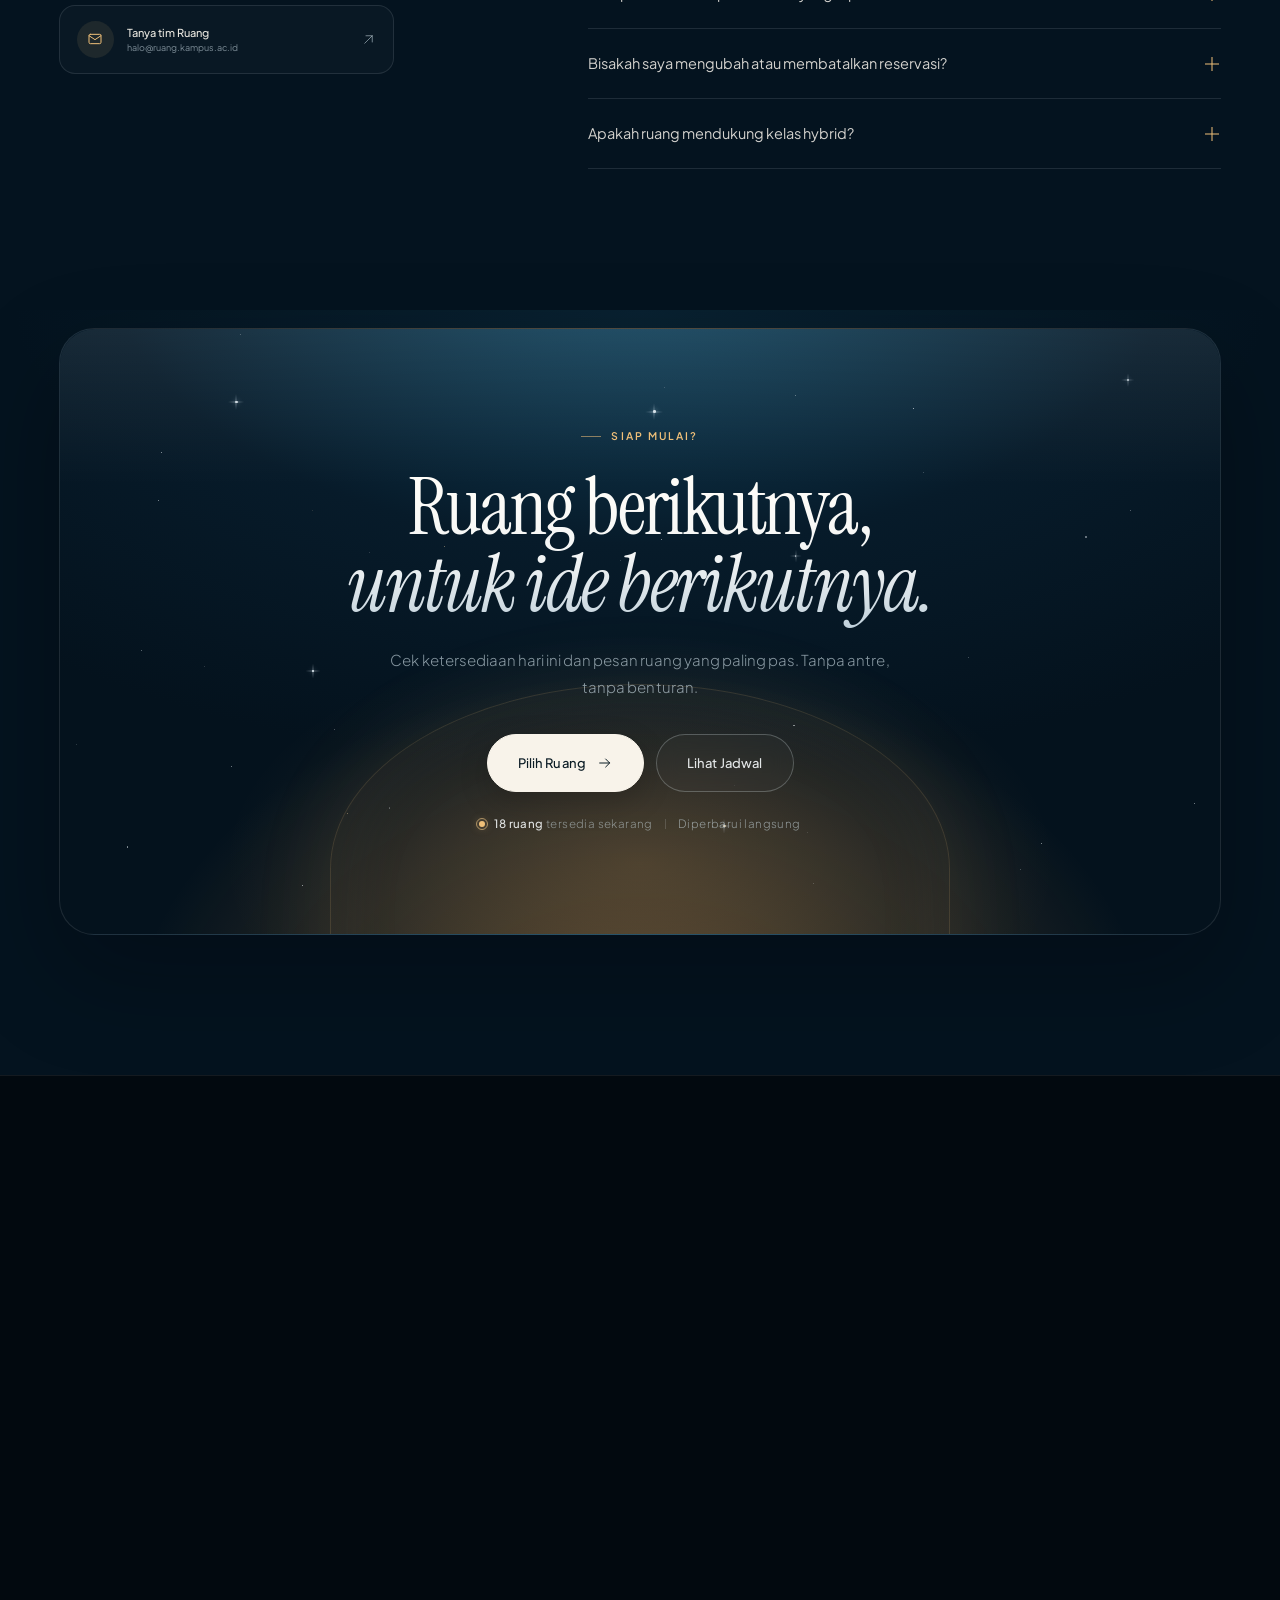
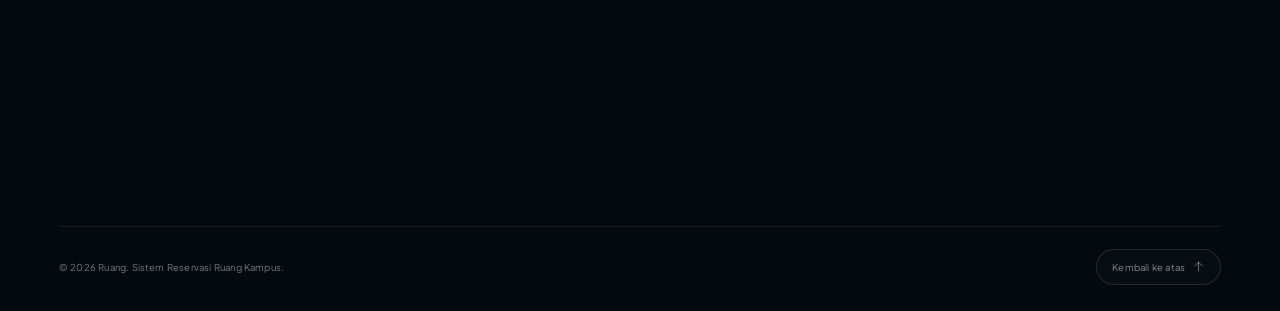
==== commit 684aad69: "Update favicon to the cream archway mark" ====
--- a/index.html
+++ b/index.html
@@ -12,7 +12,7 @@
   <link rel="preload" href="assets/fonts/PlusJakartaSans-var.woff2" as="font" type="font/woff2" crossorigin>
   <link rel="stylesheet" href="styles.css?v=20261023p">
   <script>document.documentElement.classList.add("js");</script>
-  <link rel="icon" href="assets/favicon.ico" sizes="any">
+  <link rel="icon" href="assets/favicon.ico" sizes="16x16 32x32 48x48 64x64">
   <link rel="icon" type="image/svg+xml" href="assets/favicon.svg">
   <link rel="icon" type="image/png" sizes="32x32" href="assets/favicon-32.png">
   <link rel="apple-touch-icon" href="assets/apple-touch-icon.png">
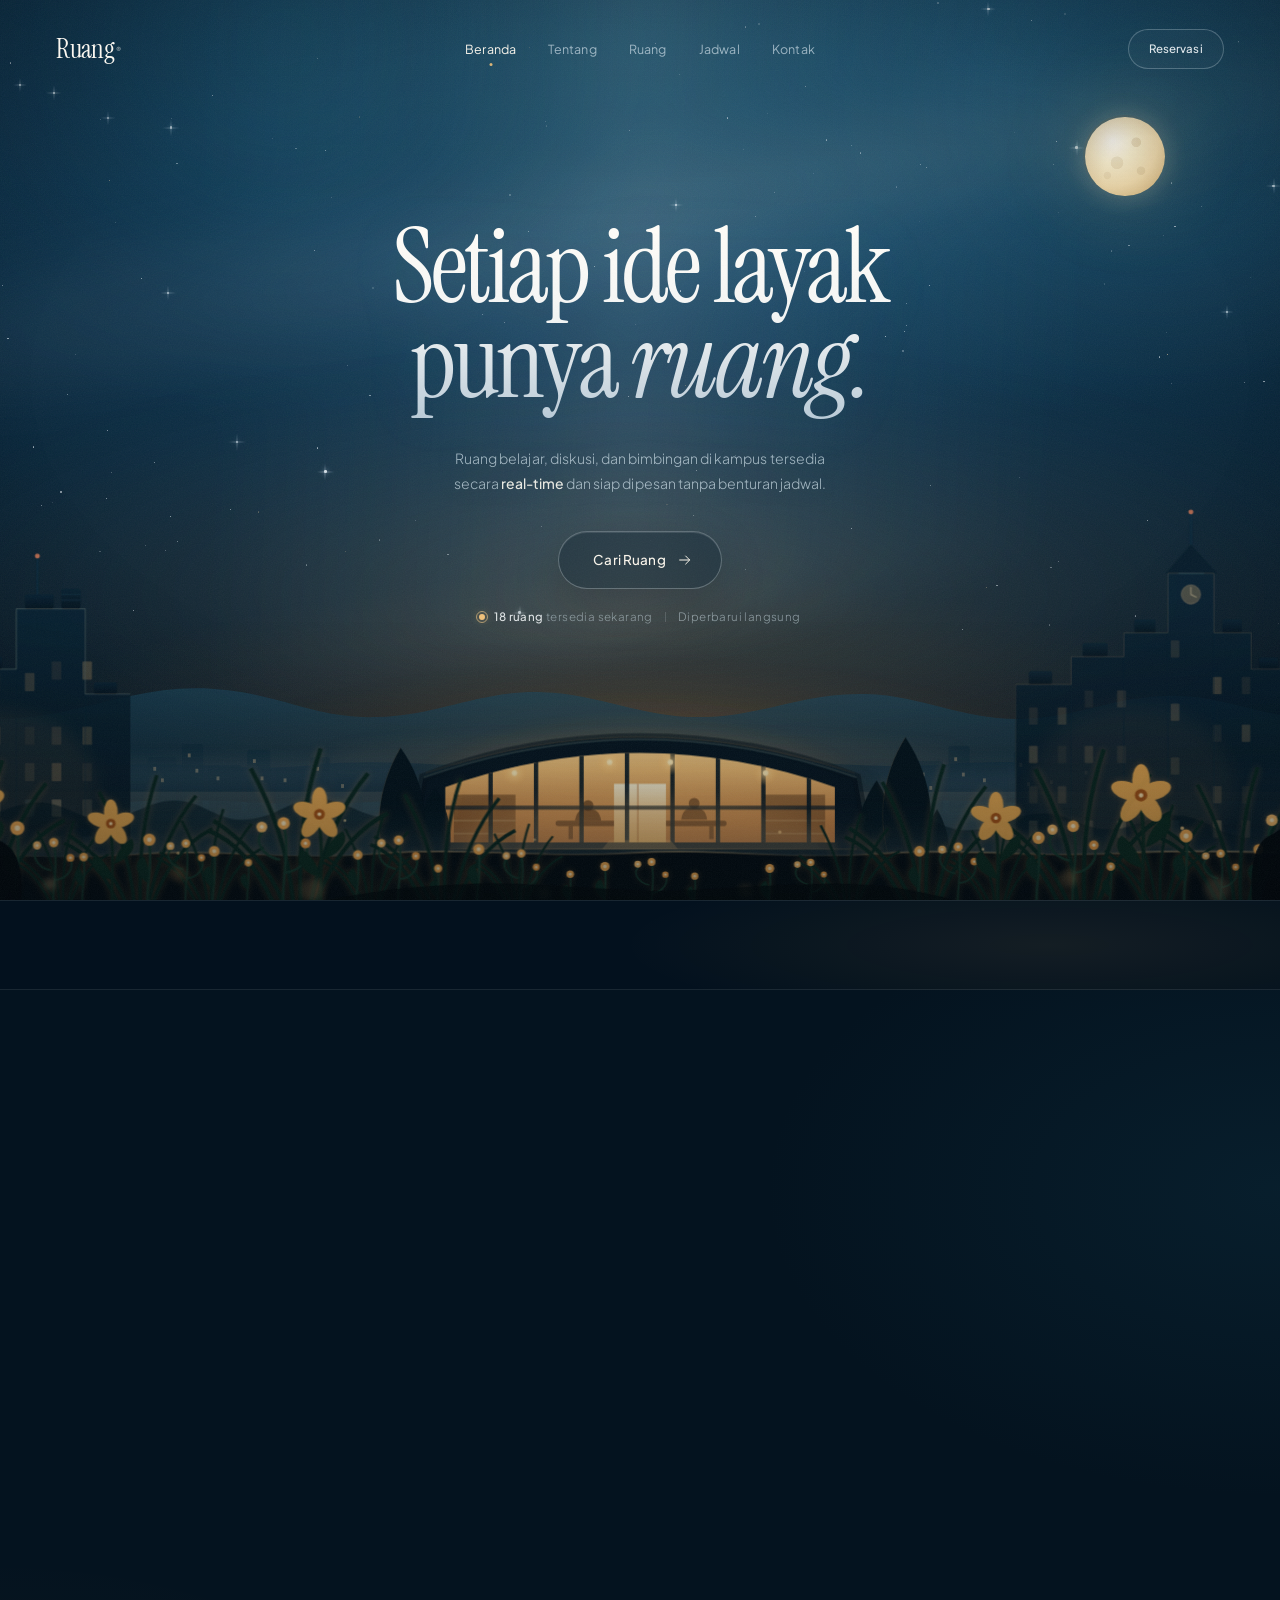
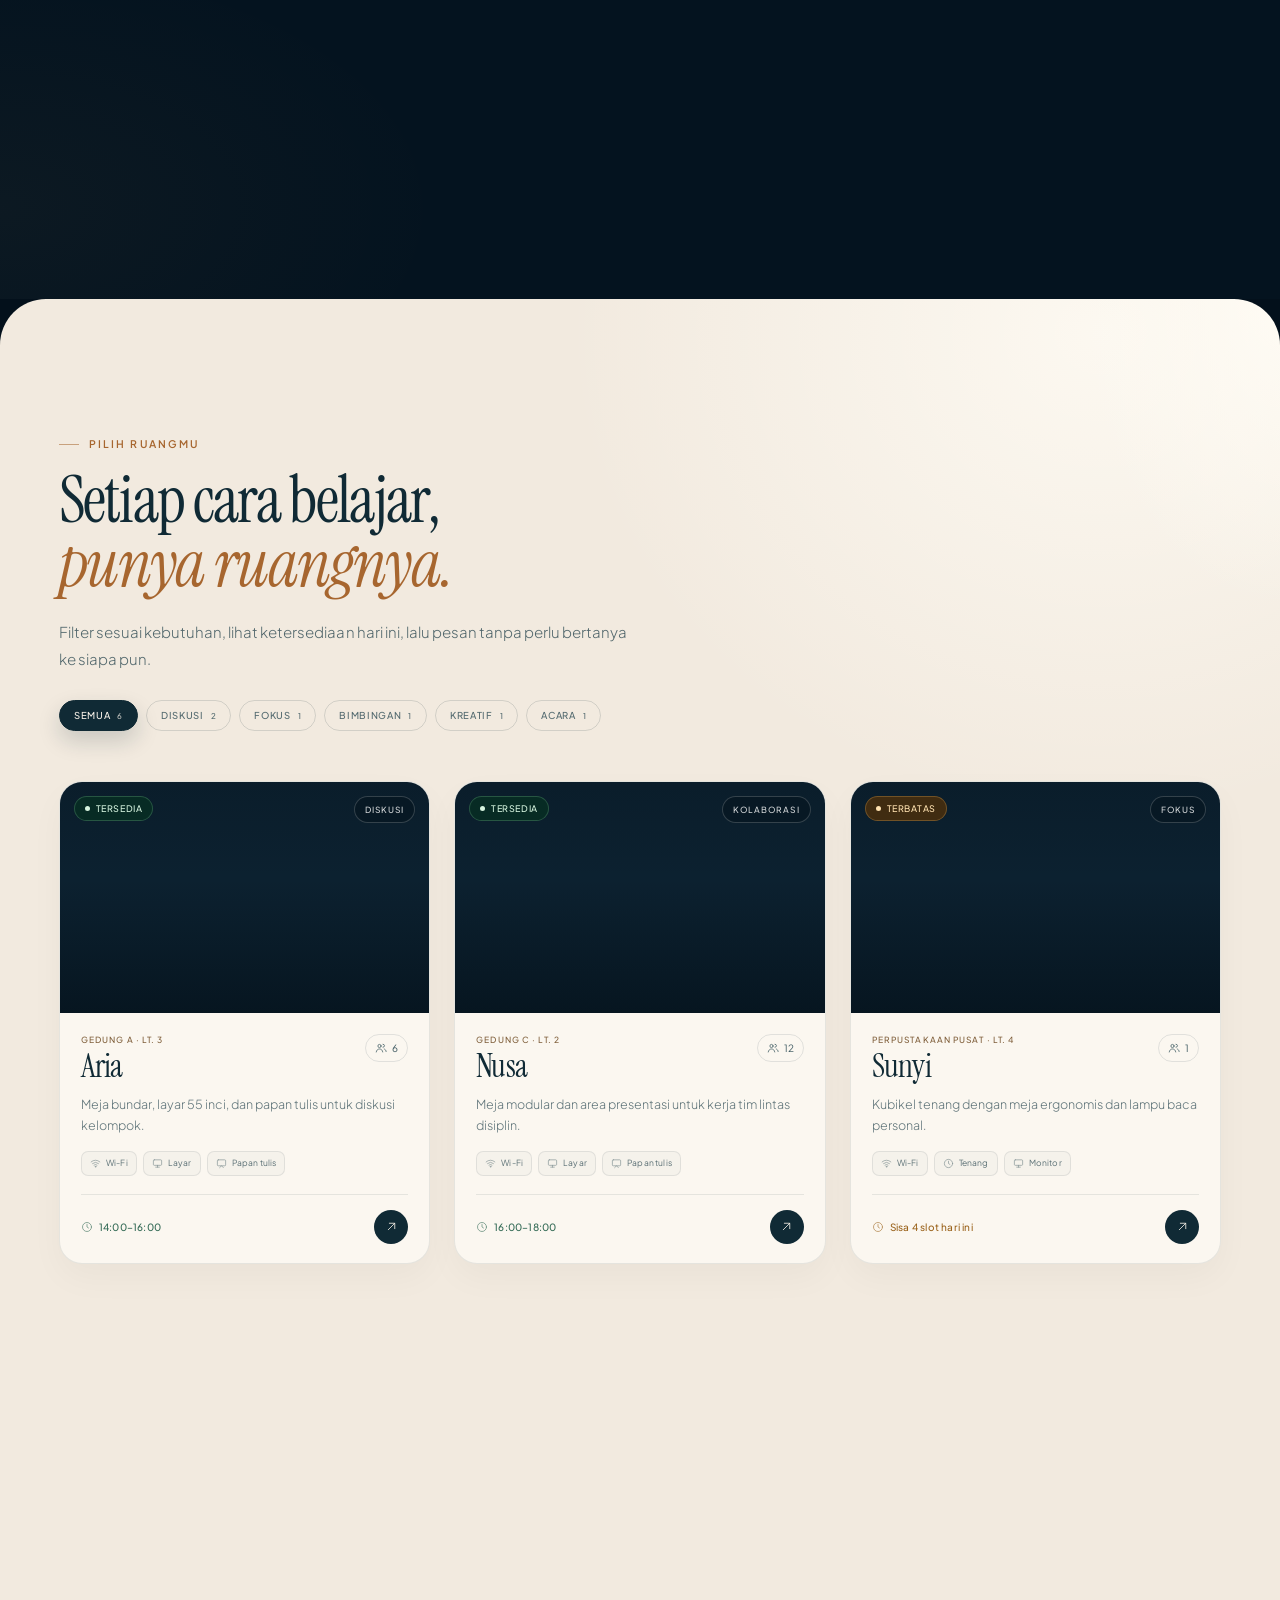
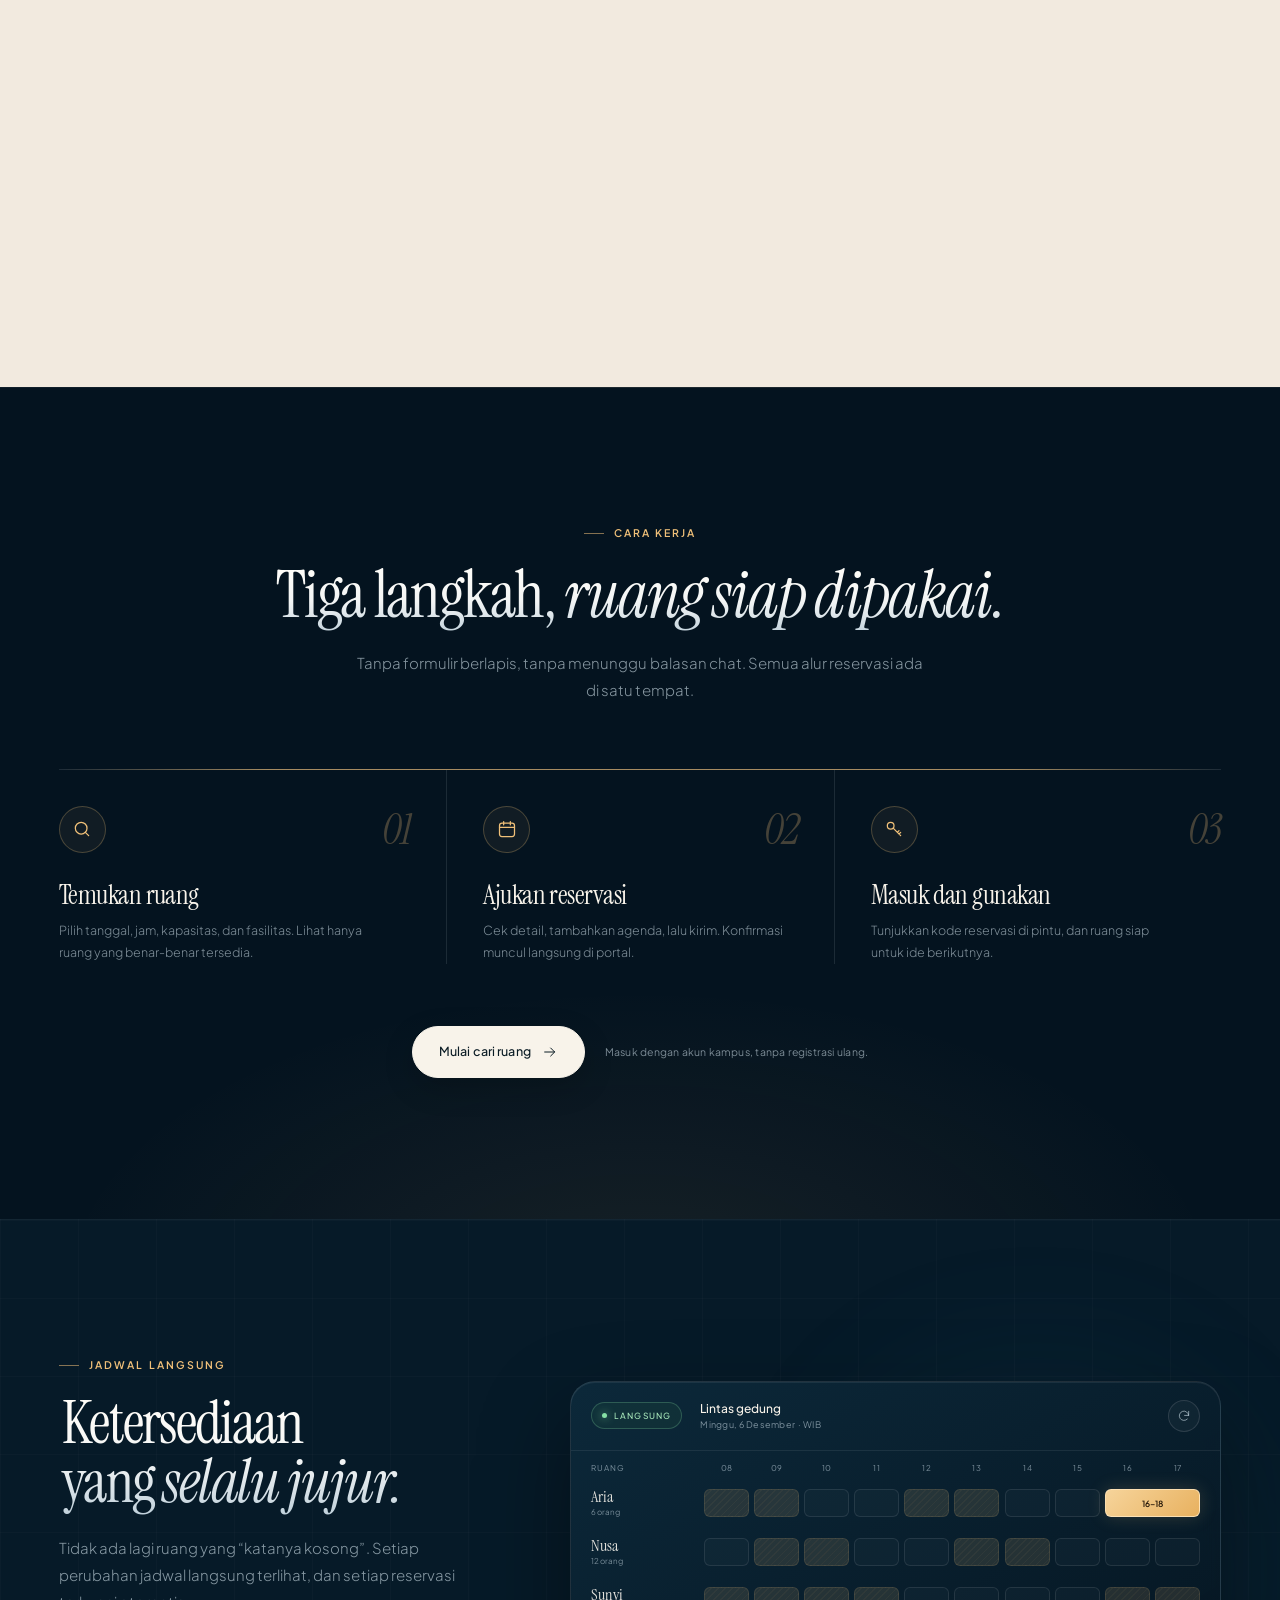
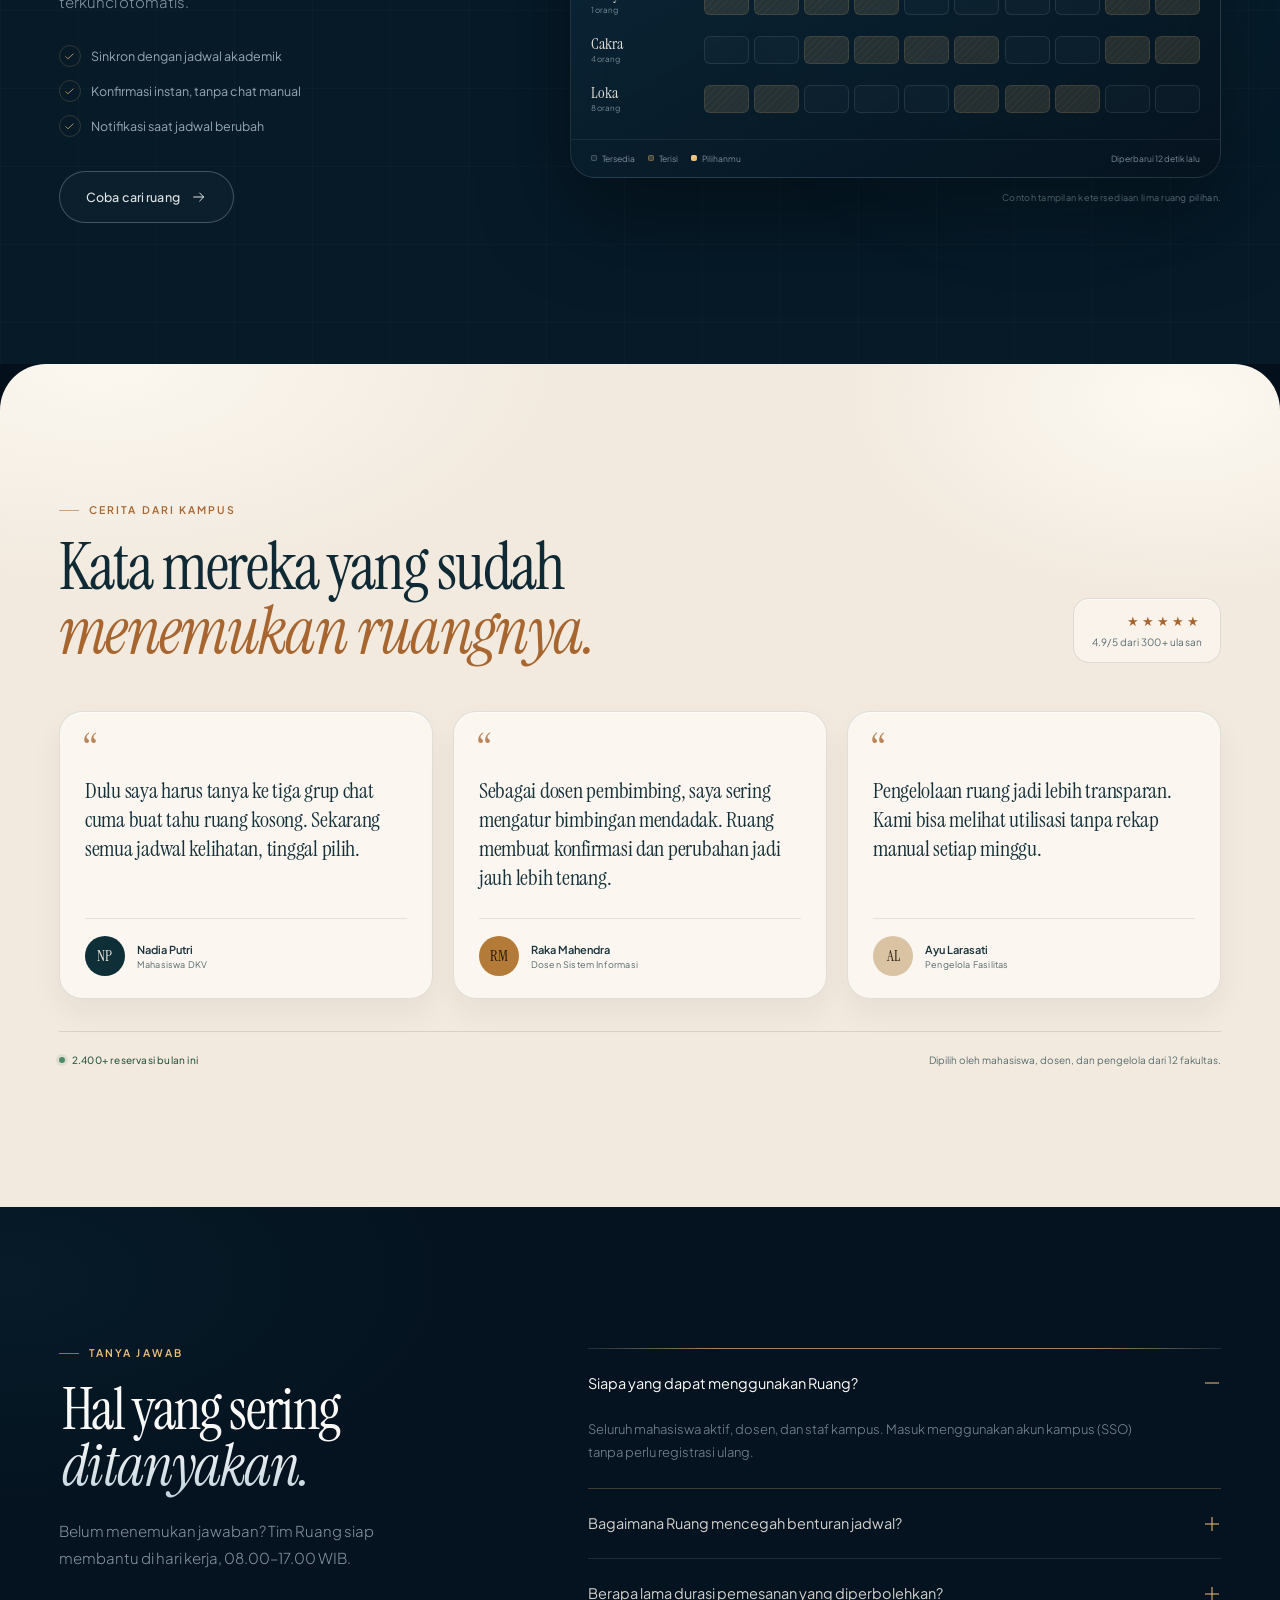
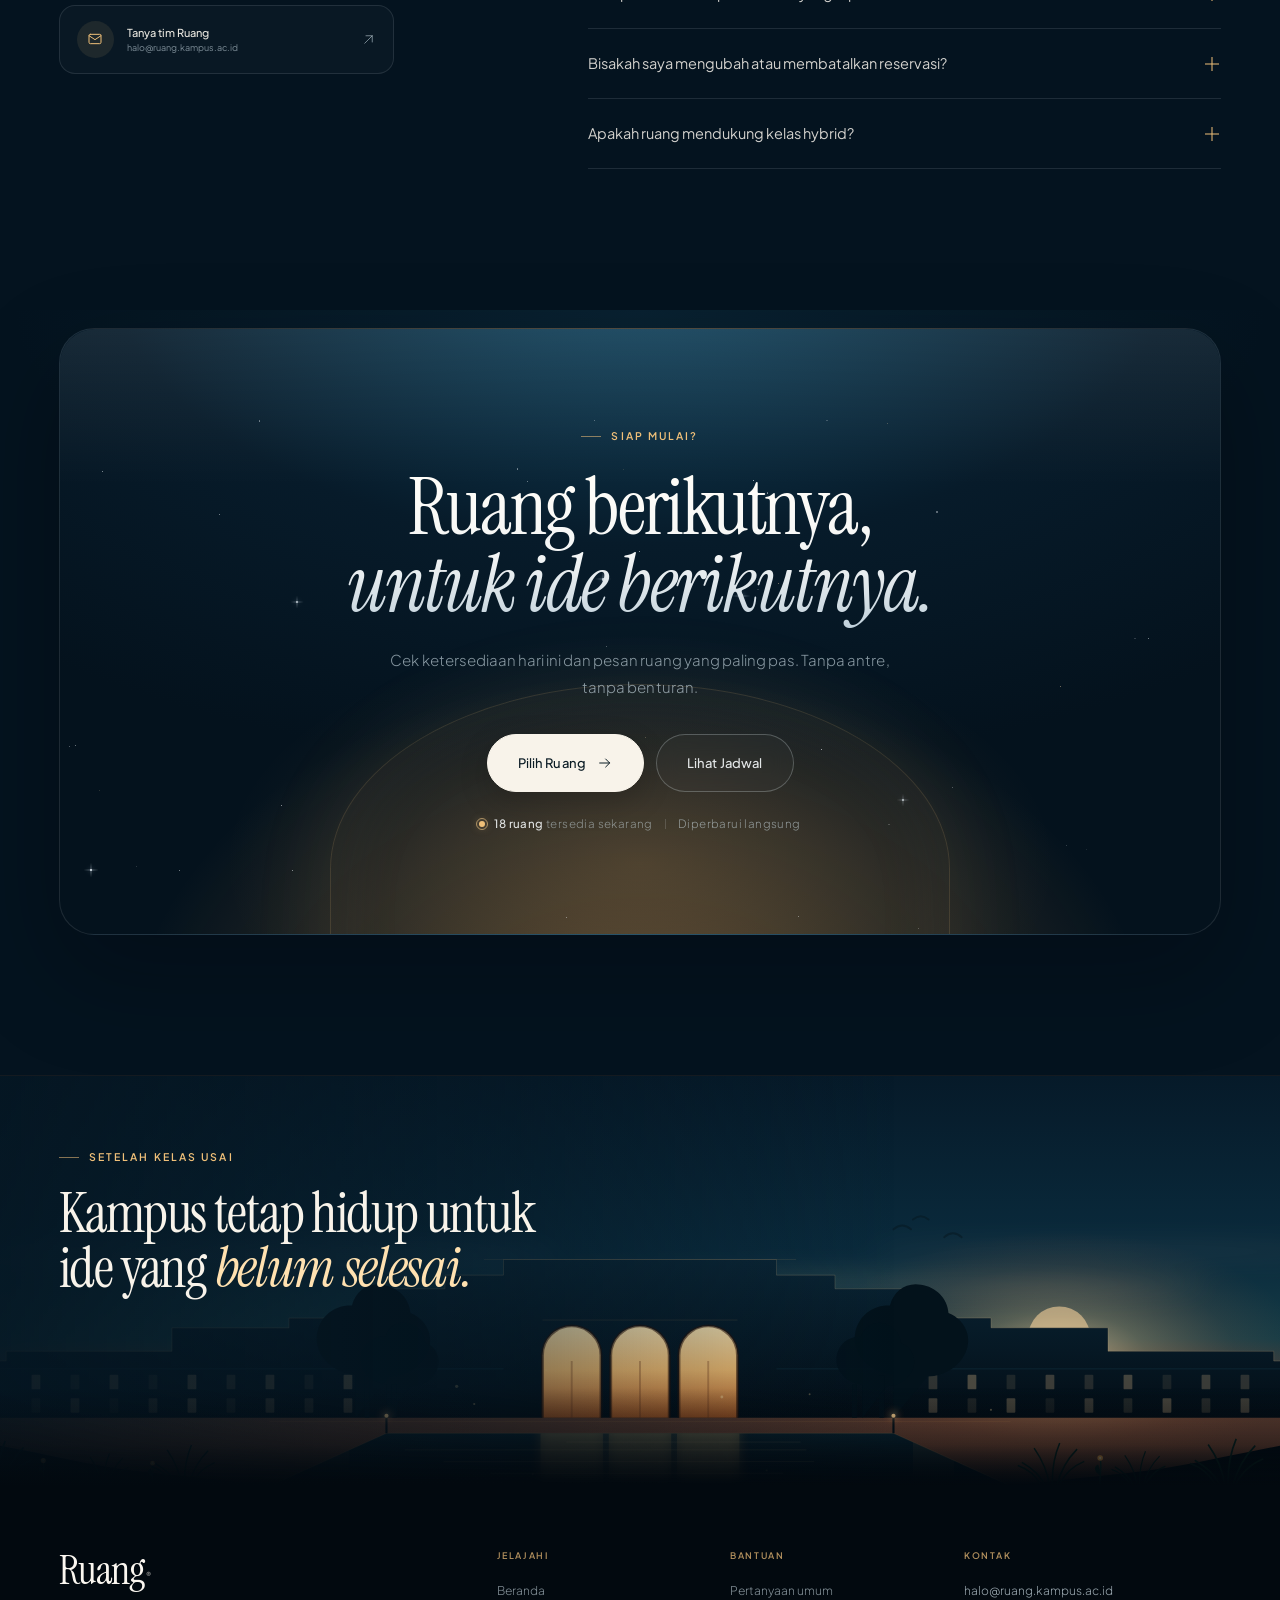
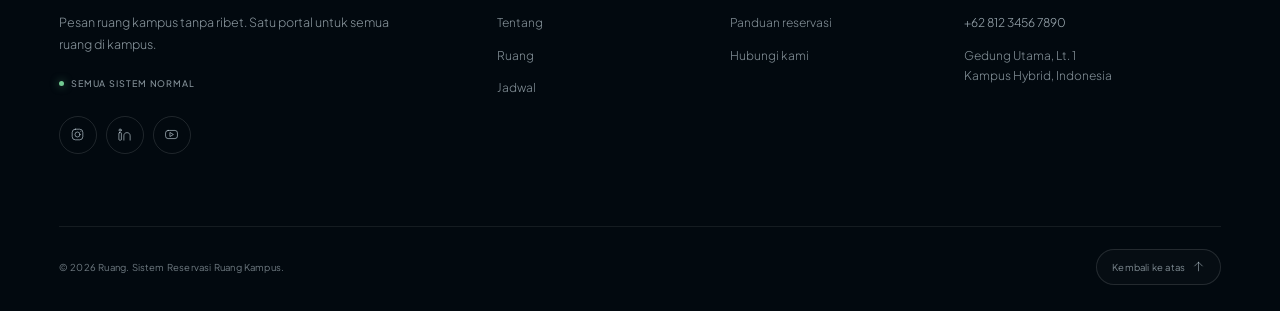
==== commit 85ac868c: "Fix mobile step order, stat rules, and stacked dividers" ====
--- a/index.html
+++ b/index.html
@@ -10,7 +10,7 @@
   <link rel="preload" href="assets/fonts/InstrumentSerif-normal-400.woff2" as="font" type="font/woff2" crossorigin>
   <link rel="preload" href="assets/fonts/InstrumentSerif-italic-400.woff2" as="font" type="font/woff2" crossorigin>
   <link rel="preload" href="assets/fonts/PlusJakartaSans-var.woff2" as="font" type="font/woff2" crossorigin>
-  <link rel="stylesheet" href="styles.css?v=20261023p">
+  <link rel="stylesheet" href="styles.css?v=20261024e">
   <script>document.documentElement.classList.add("js");</script>
   <link rel="icon" href="assets/favicon.ico" sizes="16x16 32x32 48x48 64x64">
   <link rel="icon" type="image/svg+xml" href="assets/favicon.svg">
--- a/styles.css
+++ b/styles.css
@@ -3372,6 +3372,10 @@
     border-top: 0;
   }
 
+  .steps::before {
+    display: none;
+  }
+
   .step {
     padding: 28px 0 28px;
     border-top: 1px solid var(--line-dark);
@@ -3392,8 +3396,13 @@
     gap: 22px;
   }
 
-  .step__num {
-    order: -1;
+  /* Keep the step marks in markup order: figure, then number, then heading. */
+  .step__top > .step__icon {
+    order: 0;
+  }
+
+  .step__top > .step__num {
+    order: 1;
     min-width: 44px;
     font-size: 2.2rem;
   }
@@ -3431,6 +3440,24 @@
   .stat:nth-child(odd) {
     padding-left: 0;
     border-left: 0;
+  }
+
+  .stat:nth-child(1)::before,
+  .stat:nth-child(3)::before {
+    left: 0;
+  }
+
+  .stat:nth-child(4)::before {
+    left: 28px;
+  }
+
+  .stat:nth-child(1).is-visible::before,
+  .stat:nth-child(3).is-visible::before {
+    width: 100%;
+  }
+
+  .stat:nth-child(4).is-visible::before {
+    width: calc(100% - 28px);
   }
 
   .footer__grid {
@@ -3564,6 +3591,7 @@
 
   .stat {
     align-items: baseline;
+    min-height: 92px;
     padding: 19px 0;
     border-top: 1px solid rgba(236, 246, 252, 0.09);
     border-left: 0;
@@ -3581,8 +3609,14 @@
     border-top: 0;
   }
 
+  .stat:first-child.is-visible::before {
+    width: 100%;
+  }
+
   .stat__value {
+    min-width: 0;
     font-size: 2.5rem;
+    overflow: visible;
   }
 
   .stat__label {
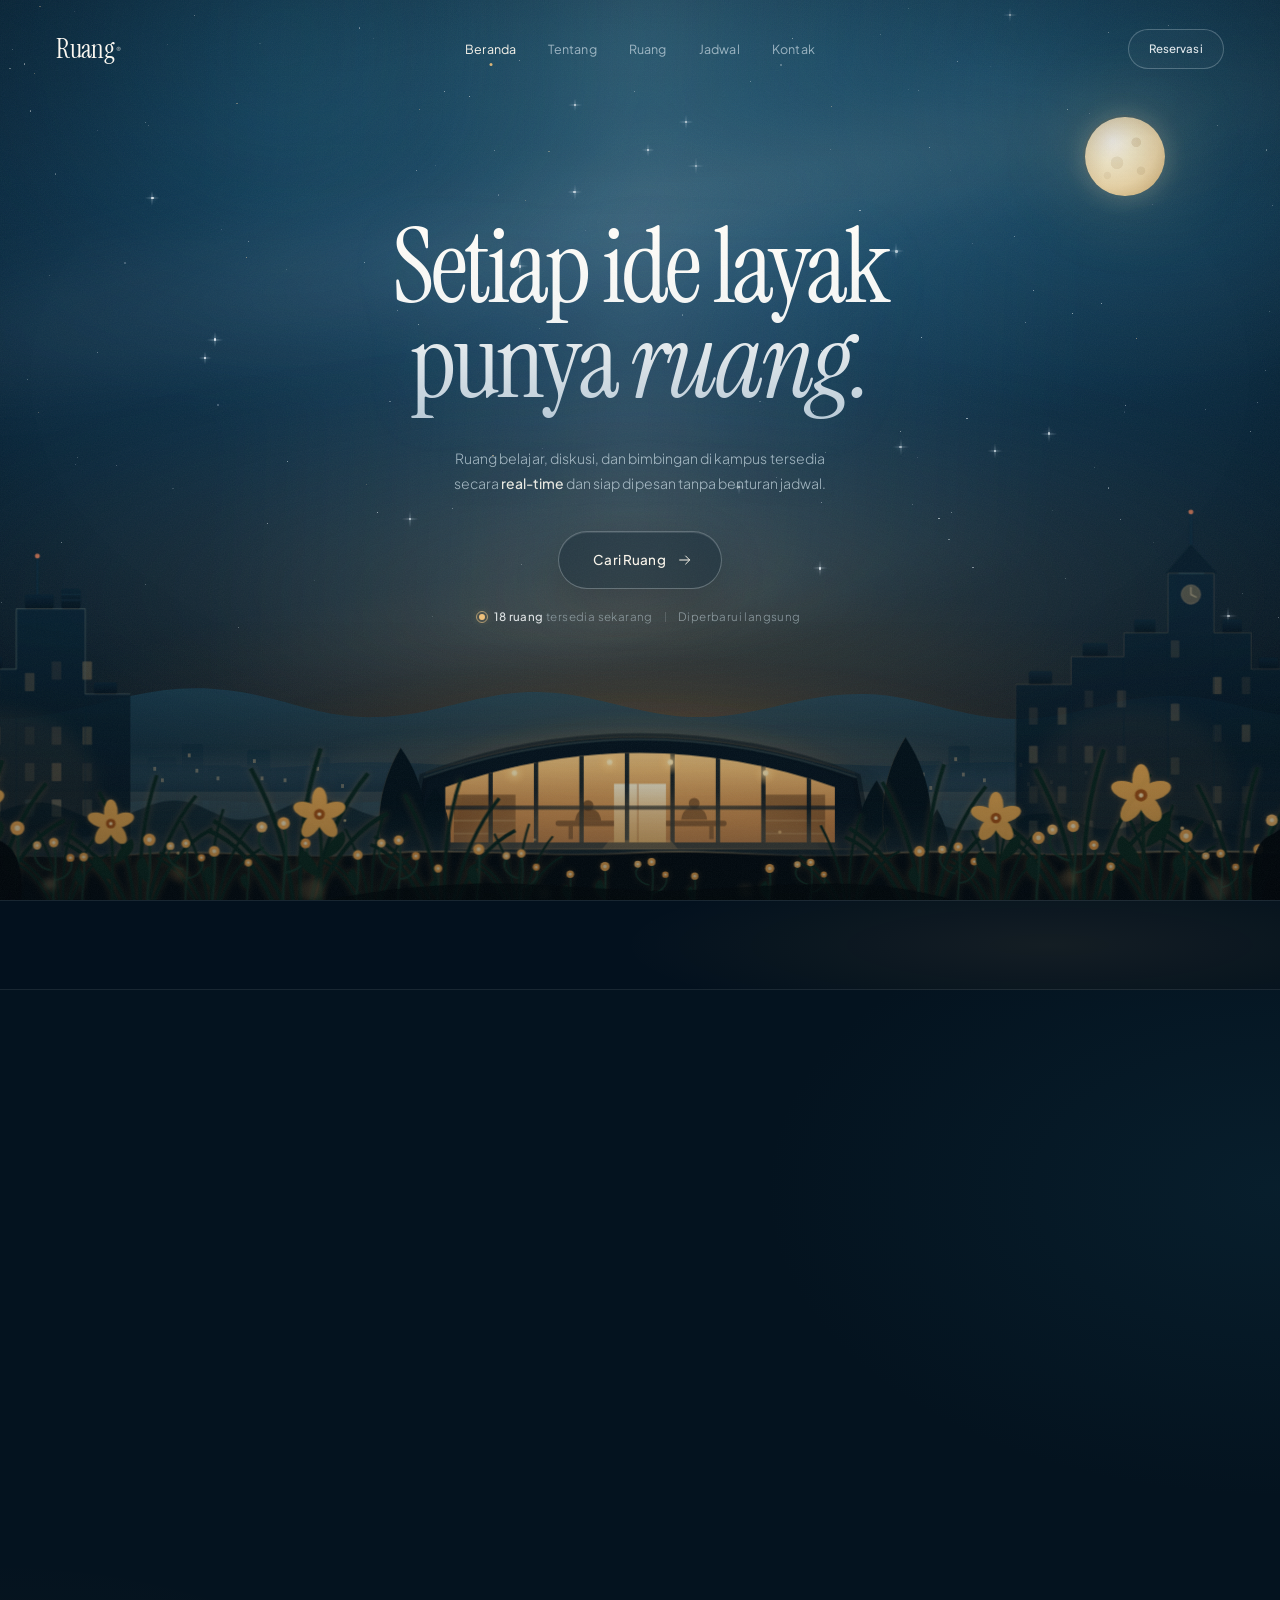
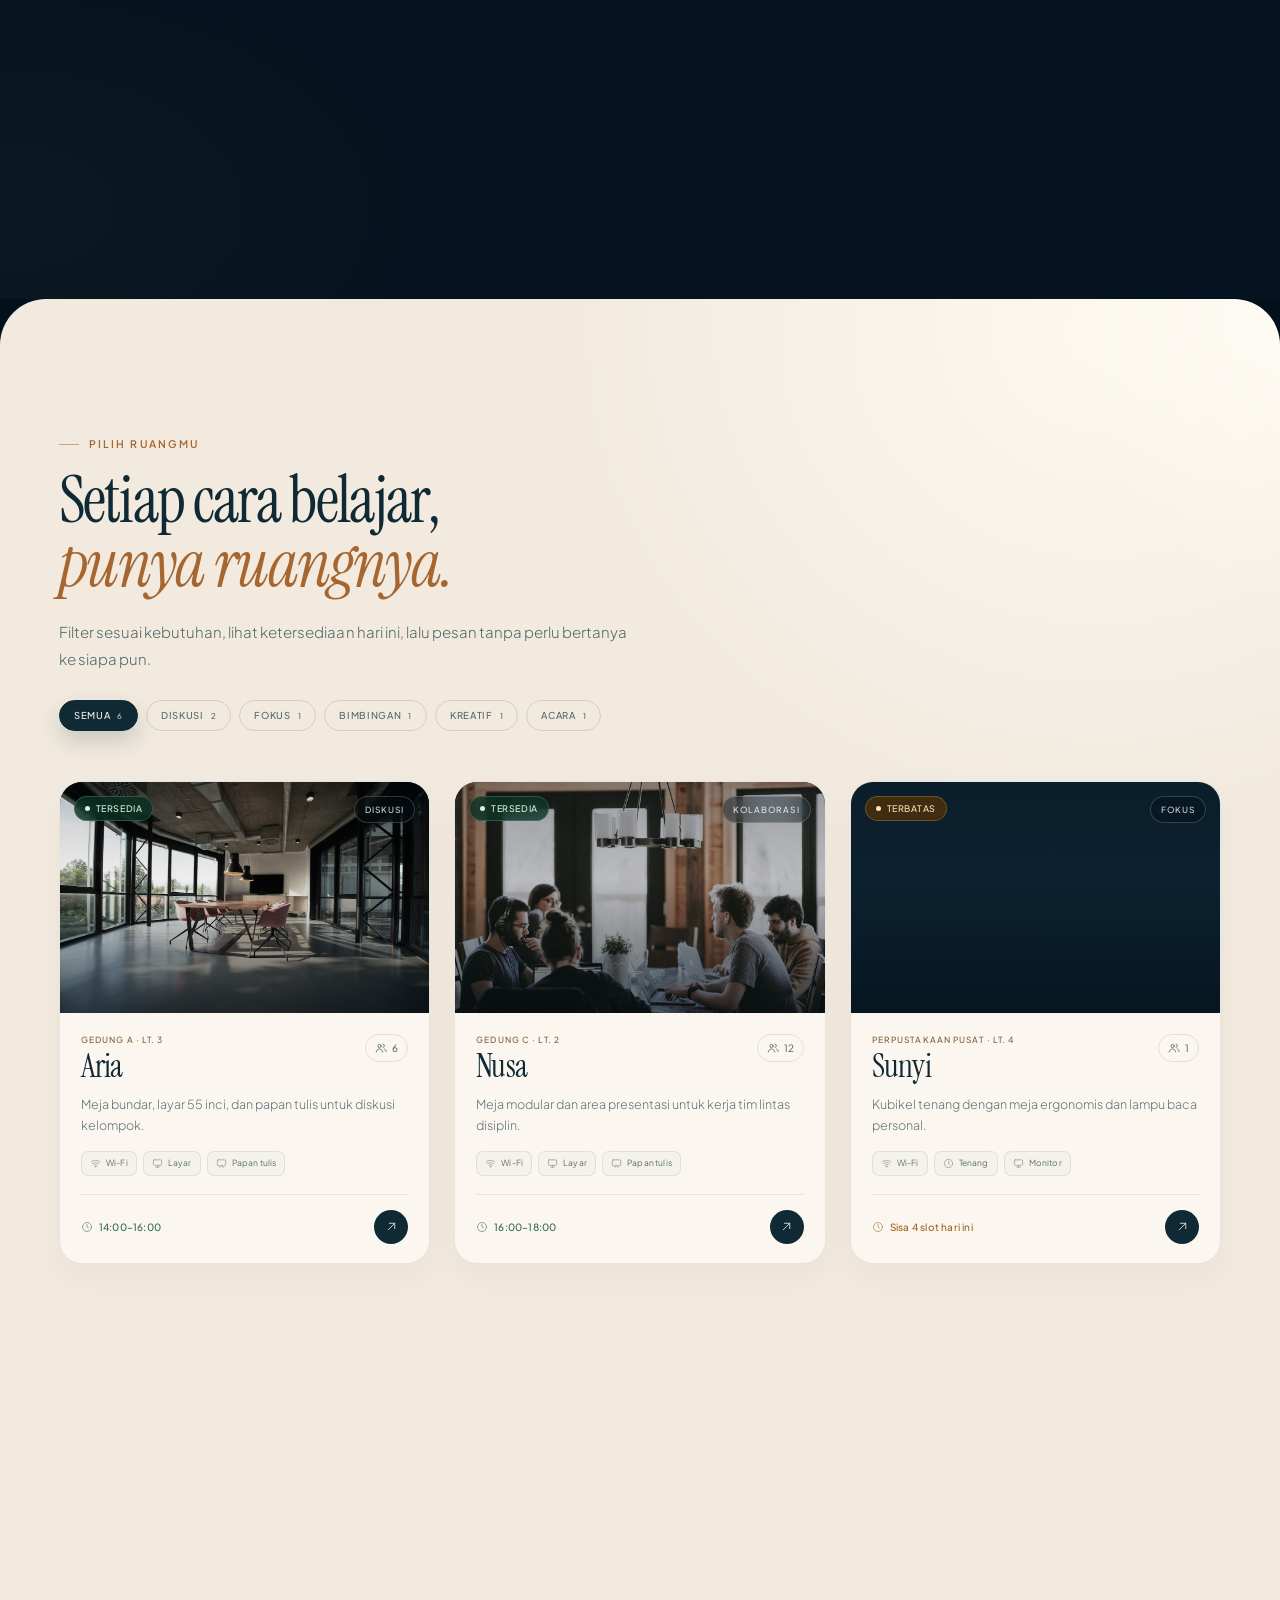
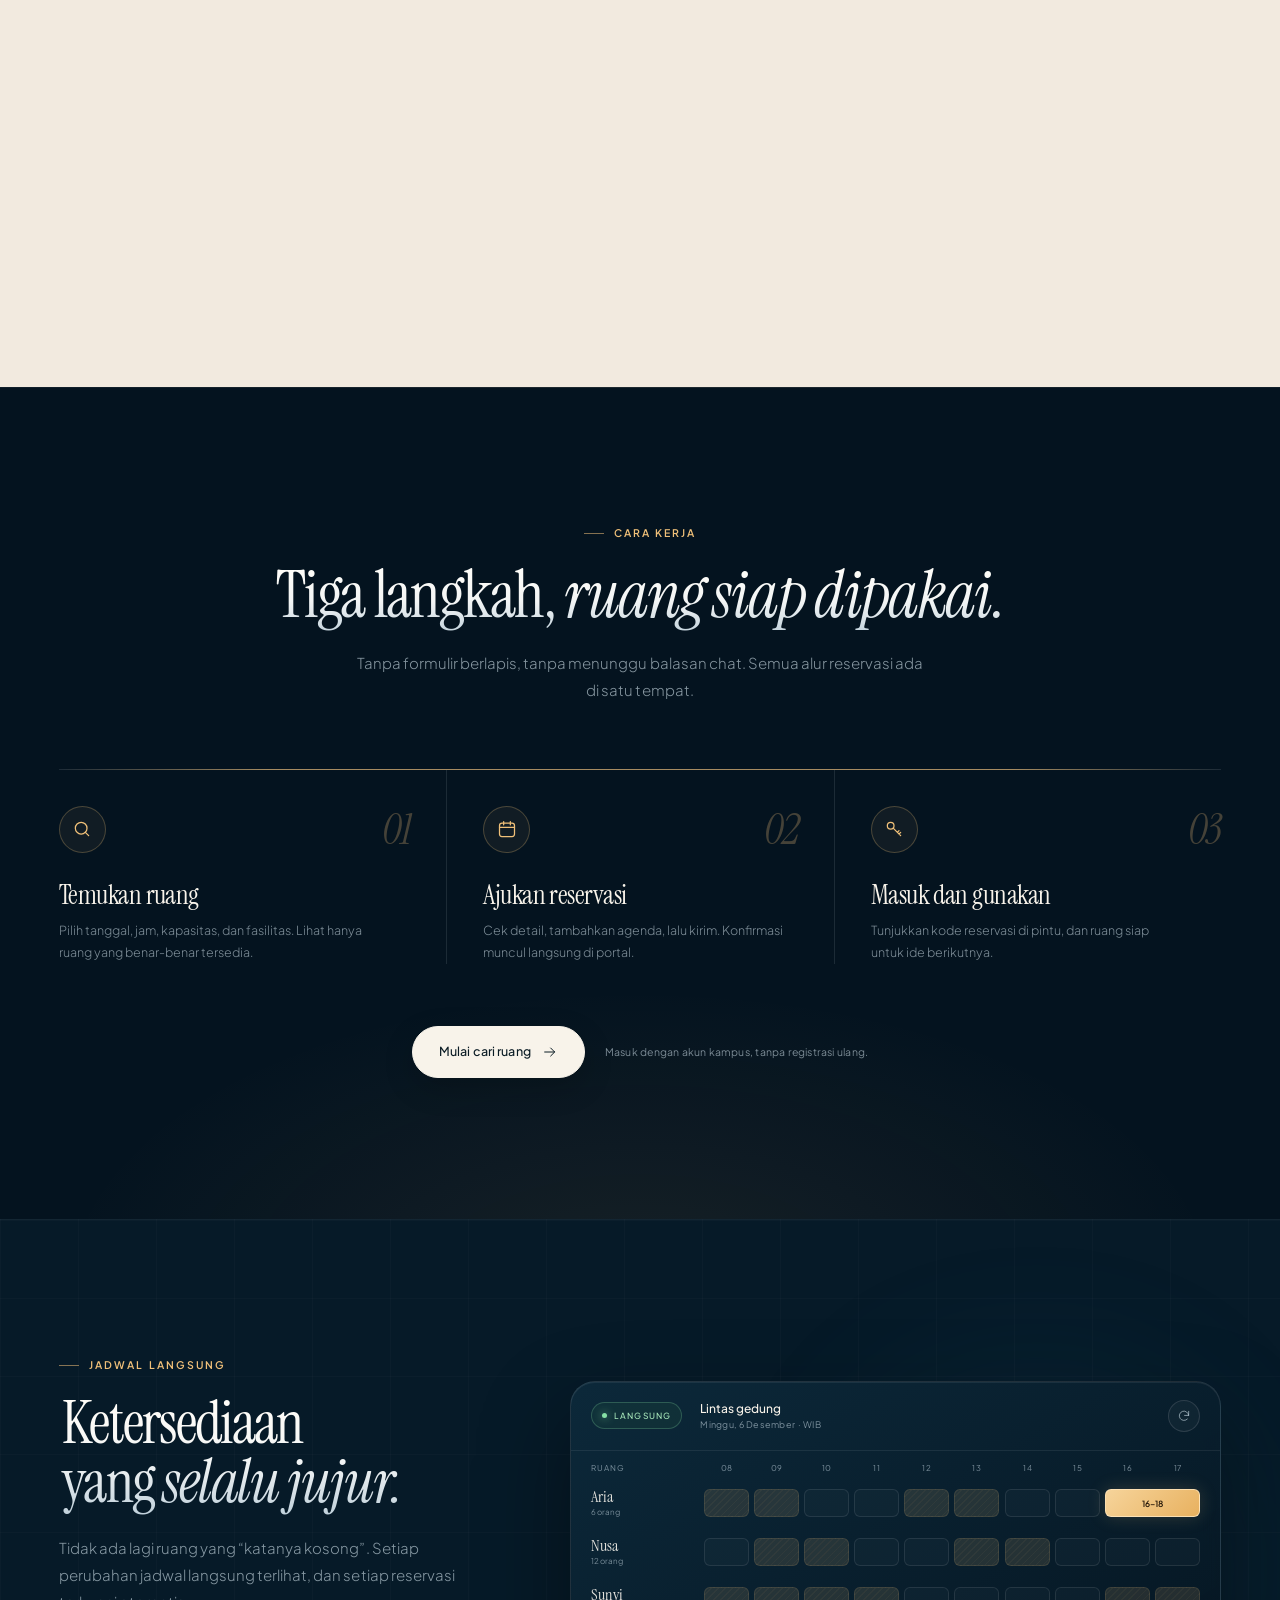
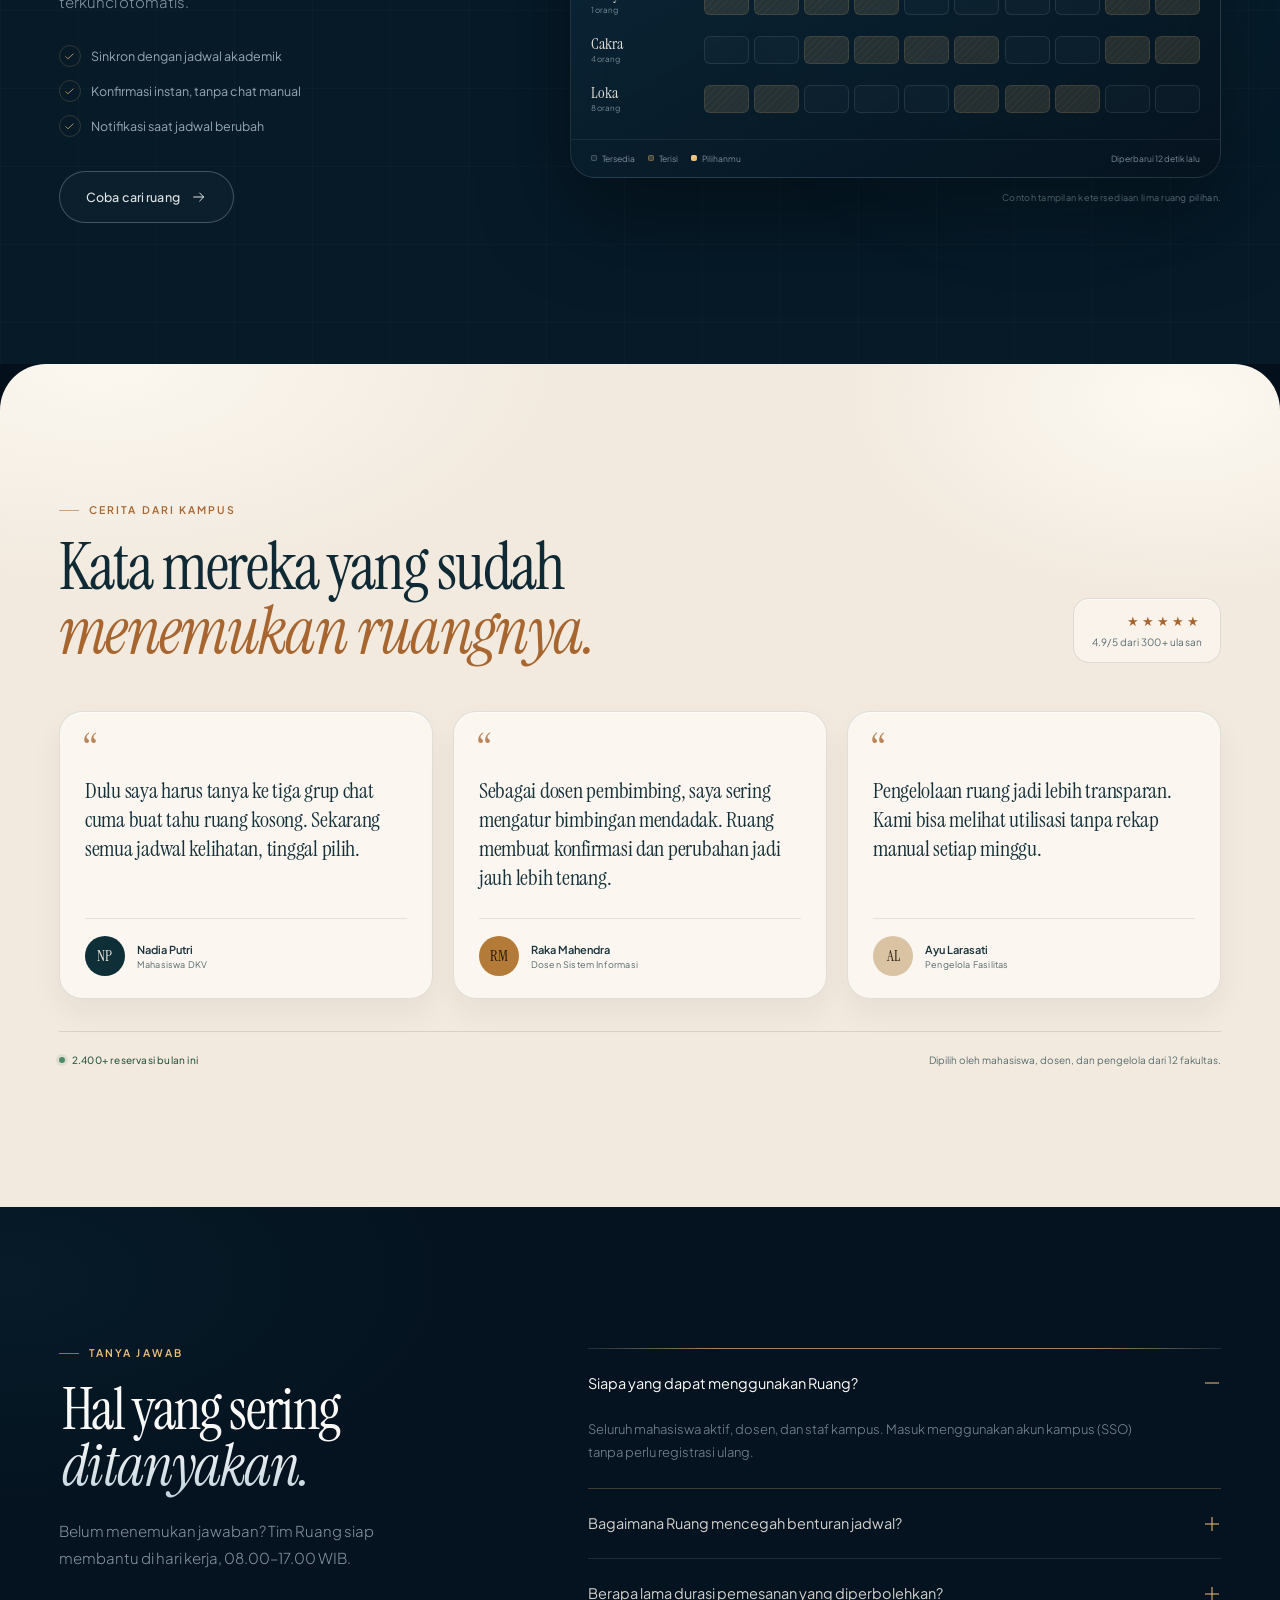
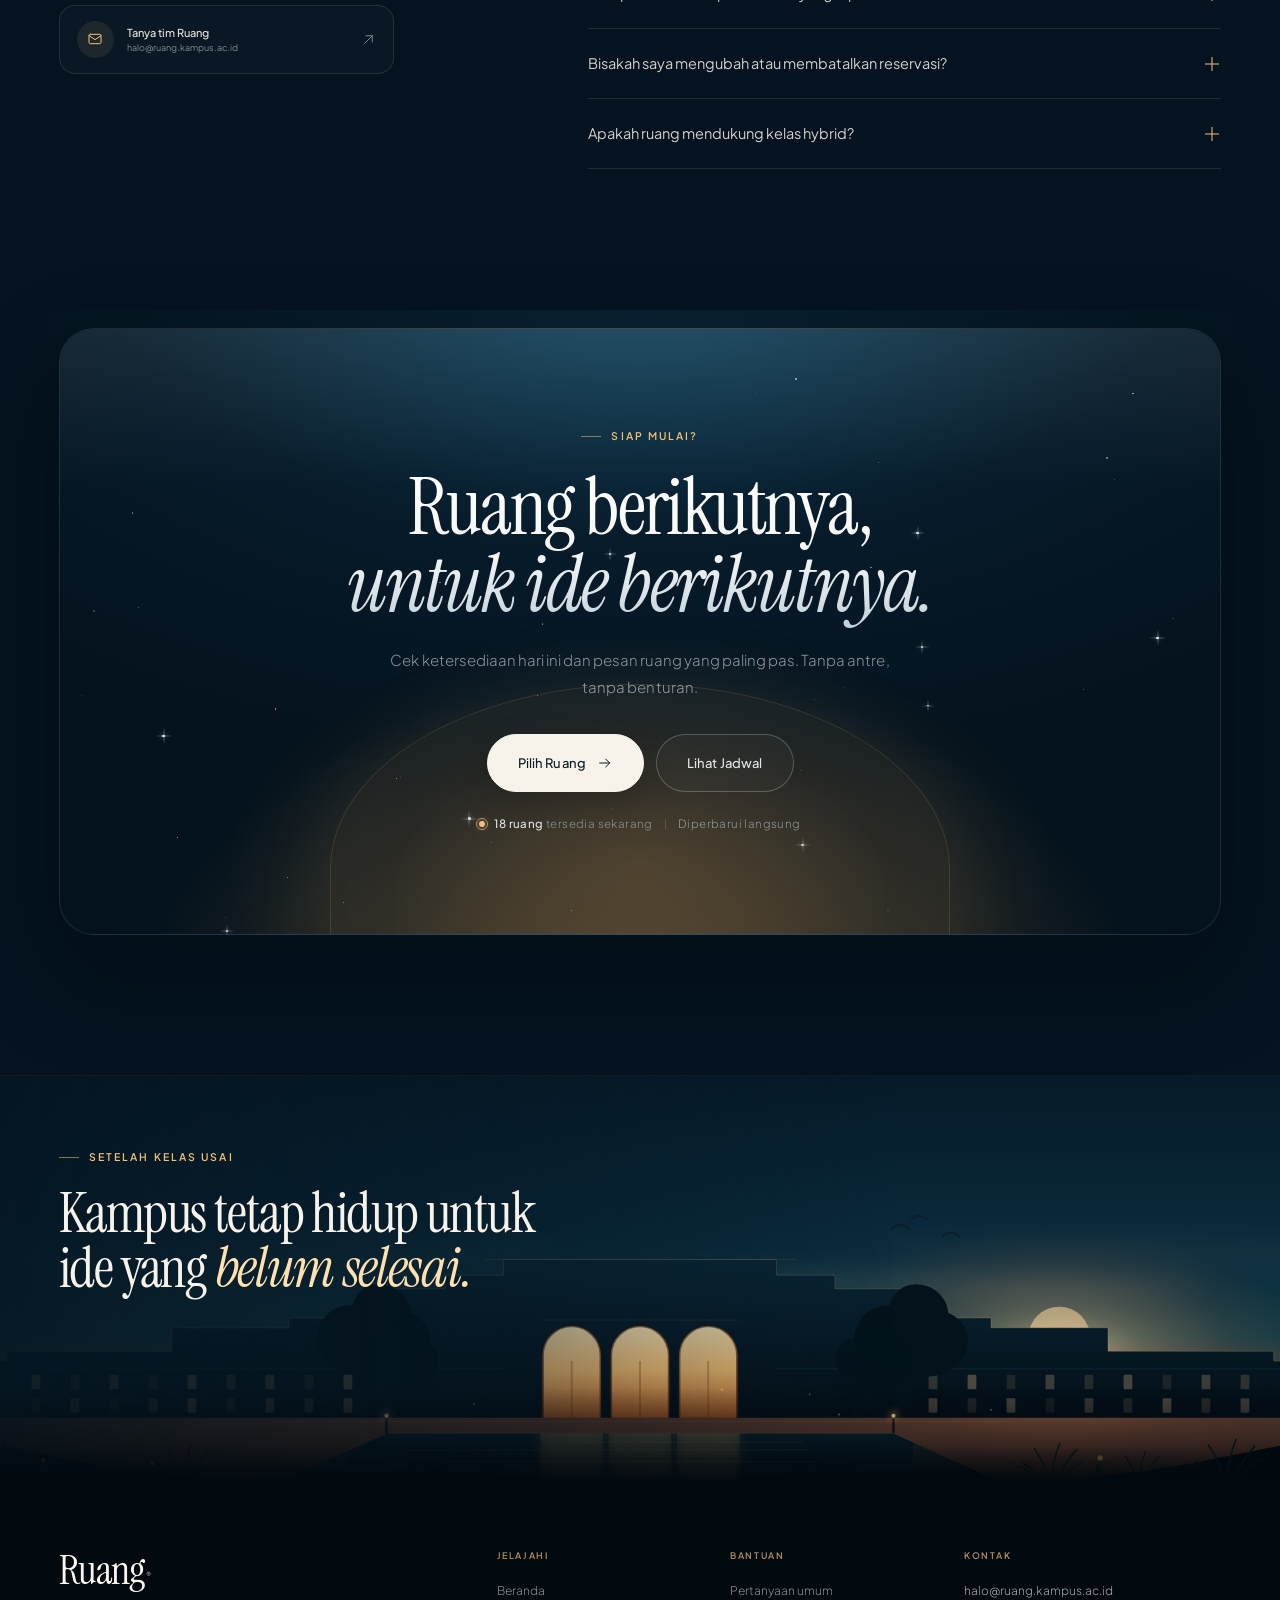
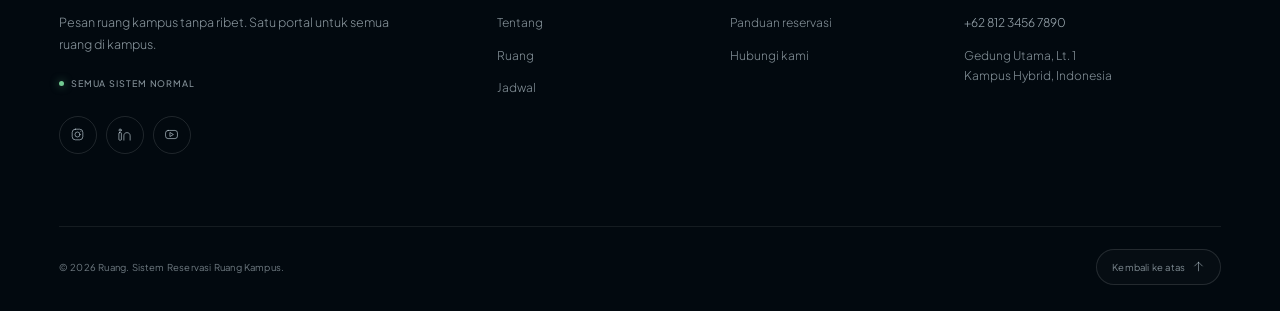
==== commit f5147ba2: "Align stat divider rules inside each card" ====
--- a/index.html
+++ b/index.html
@@ -10,7 +10,7 @@
   <link rel="preload" href="assets/fonts/InstrumentSerif-normal-400.woff2" as="font" type="font/woff2" crossorigin>
   <link rel="preload" href="assets/fonts/InstrumentSerif-italic-400.woff2" as="font" type="font/woff2" crossorigin>
   <link rel="preload" href="assets/fonts/PlusJakartaSans-var.woff2" as="font" type="font/woff2" crossorigin>
-  <link rel="stylesheet" href="styles.css?v=20261024e">
+  <link rel="stylesheet" href="styles.css?v=20261024f">
   <script>document.documentElement.classList.add("js");</script>
   <link rel="icon" href="assets/favicon.ico" sizes="16x16 32x32 48x48 64x64">
   <link rel="icon" type="image/svg+xml" href="assets/favicon.svg">
--- a/styles.css
+++ b/styles.css
@@ -1328,19 +1328,23 @@
   border-left: 1px solid rgba(236, 246, 252, 0.09);
 }
 
-.stat::before {
-  position: absolute;
+.stat::after {
+  position: absolute;
+  right: 34px;
   bottom: 0;
   left: 34px;
-  width: 0;
   height: 1px;
   background: linear-gradient(90deg, rgba(240, 192, 121, 0.85), rgba(240, 192, 121, 0.18));
   content: "";
-  transition: width 900ms cubic-bezier(0.2, 0.75, 0.2, 1) calc(160ms + var(--reveal-delay, 0ms));
-}
-
-.stat.is-visible::before {
-  width: calc(100% - 34px);
+  opacity: 0;
+  transform: scaleX(0);
+  transform-origin: 0 50%;
+  transition: transform 900ms cubic-bezier(0.2, 0.75, 0.2, 1) calc(160ms + var(--reveal-delay, 0ms)), opacity 200ms linear calc(160ms + var(--reveal-delay, 0ms));
+}
+
+.stat.is-visible::after {
+  opacity: 1;
+  transform: scaleX(1);
 }
 
 .stat:first-child {
@@ -1348,12 +1352,12 @@
   border-left: 0;
 }
 
-.stat:first-child::before {
+.stat:first-child::after {
   left: 0;
 }
 
-.stat:first-child.is-visible::before {
-  width: 100%;
+.stat:last-child::after {
+  right: 0;
 }
 
 .stat__value {
@@ -3442,22 +3446,12 @@
     border-left: 0;
   }
 
-  .stat:nth-child(1)::before,
-  .stat:nth-child(3)::before {
+  .stat:nth-child(1)::after {
     left: 0;
   }
 
-  .stat:nth-child(4)::before {
-    left: 28px;
-  }
-
-  .stat:nth-child(1).is-visible::before,
-  .stat:nth-child(3).is-visible::before {
-    width: 100%;
-  }
-
-  .stat:nth-child(4).is-visible::before {
-    width: calc(100% - 28px);
+  .stat:nth-child(2)::after {
+    right: 0;
   }
 
   .footer__grid {
@@ -3597,20 +3591,13 @@
     border-left: 0;
   }
 
-  .stat::before {
+  .stat::after {
+    right: 0;
     left: 0;
-  }
-
-  .stat.is-visible::before {
-    width: 46px;
   }
 
   .stat:first-child {
     border-top: 0;
-  }
-
-  .stat:first-child.is-visible::before {
-    width: 100%;
   }
 
   .stat__value {
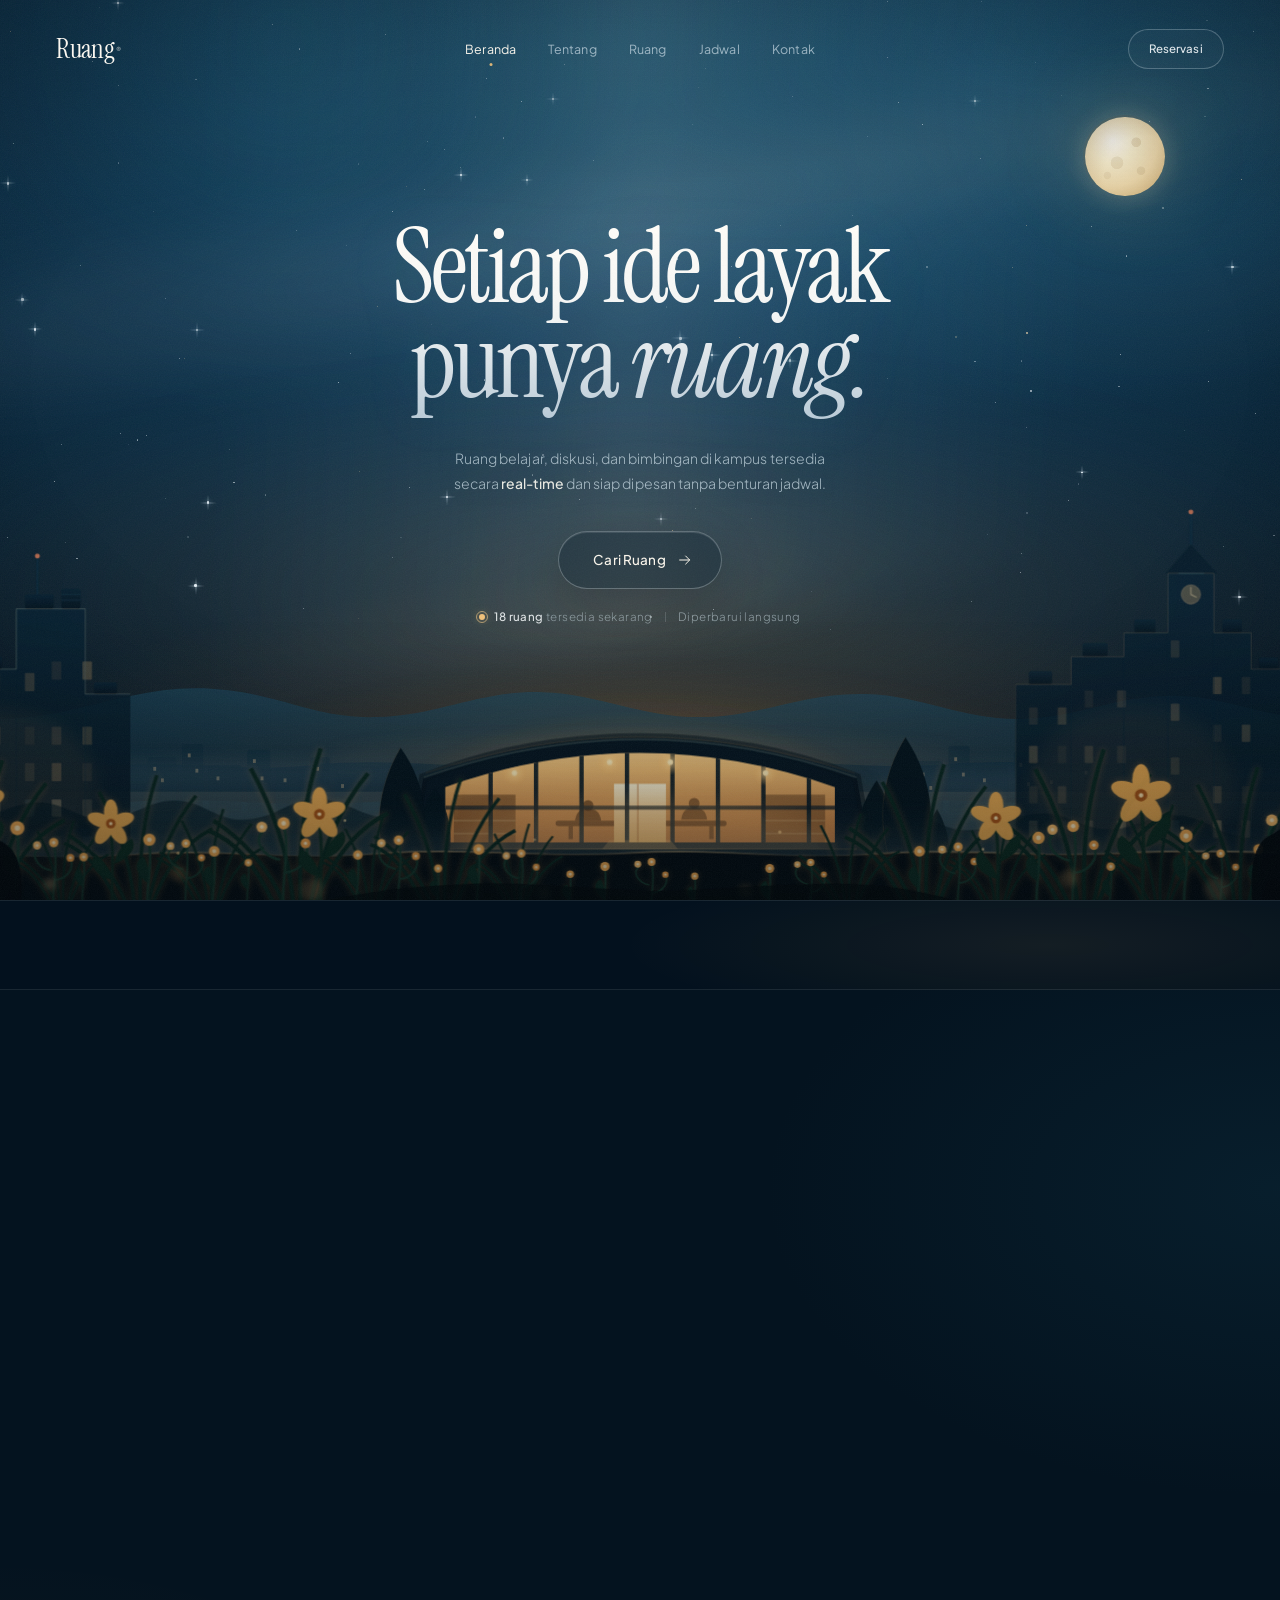
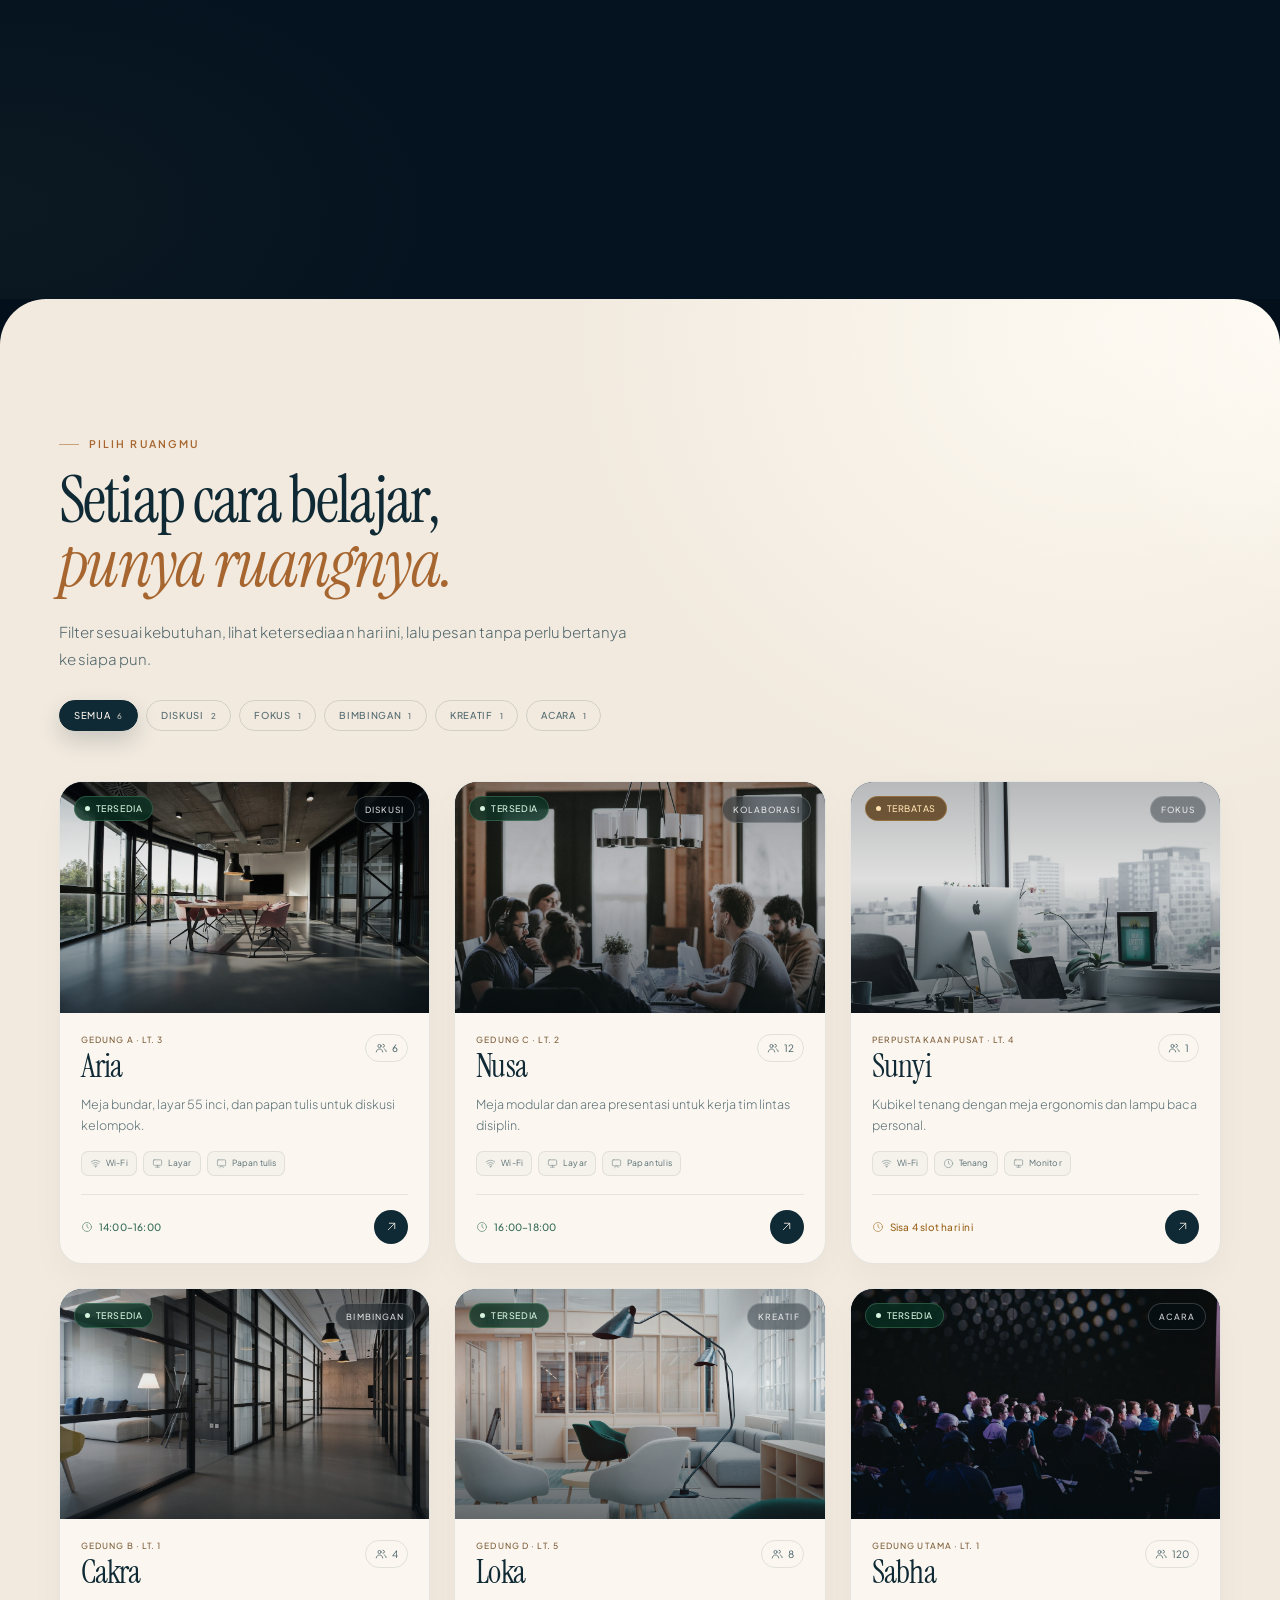
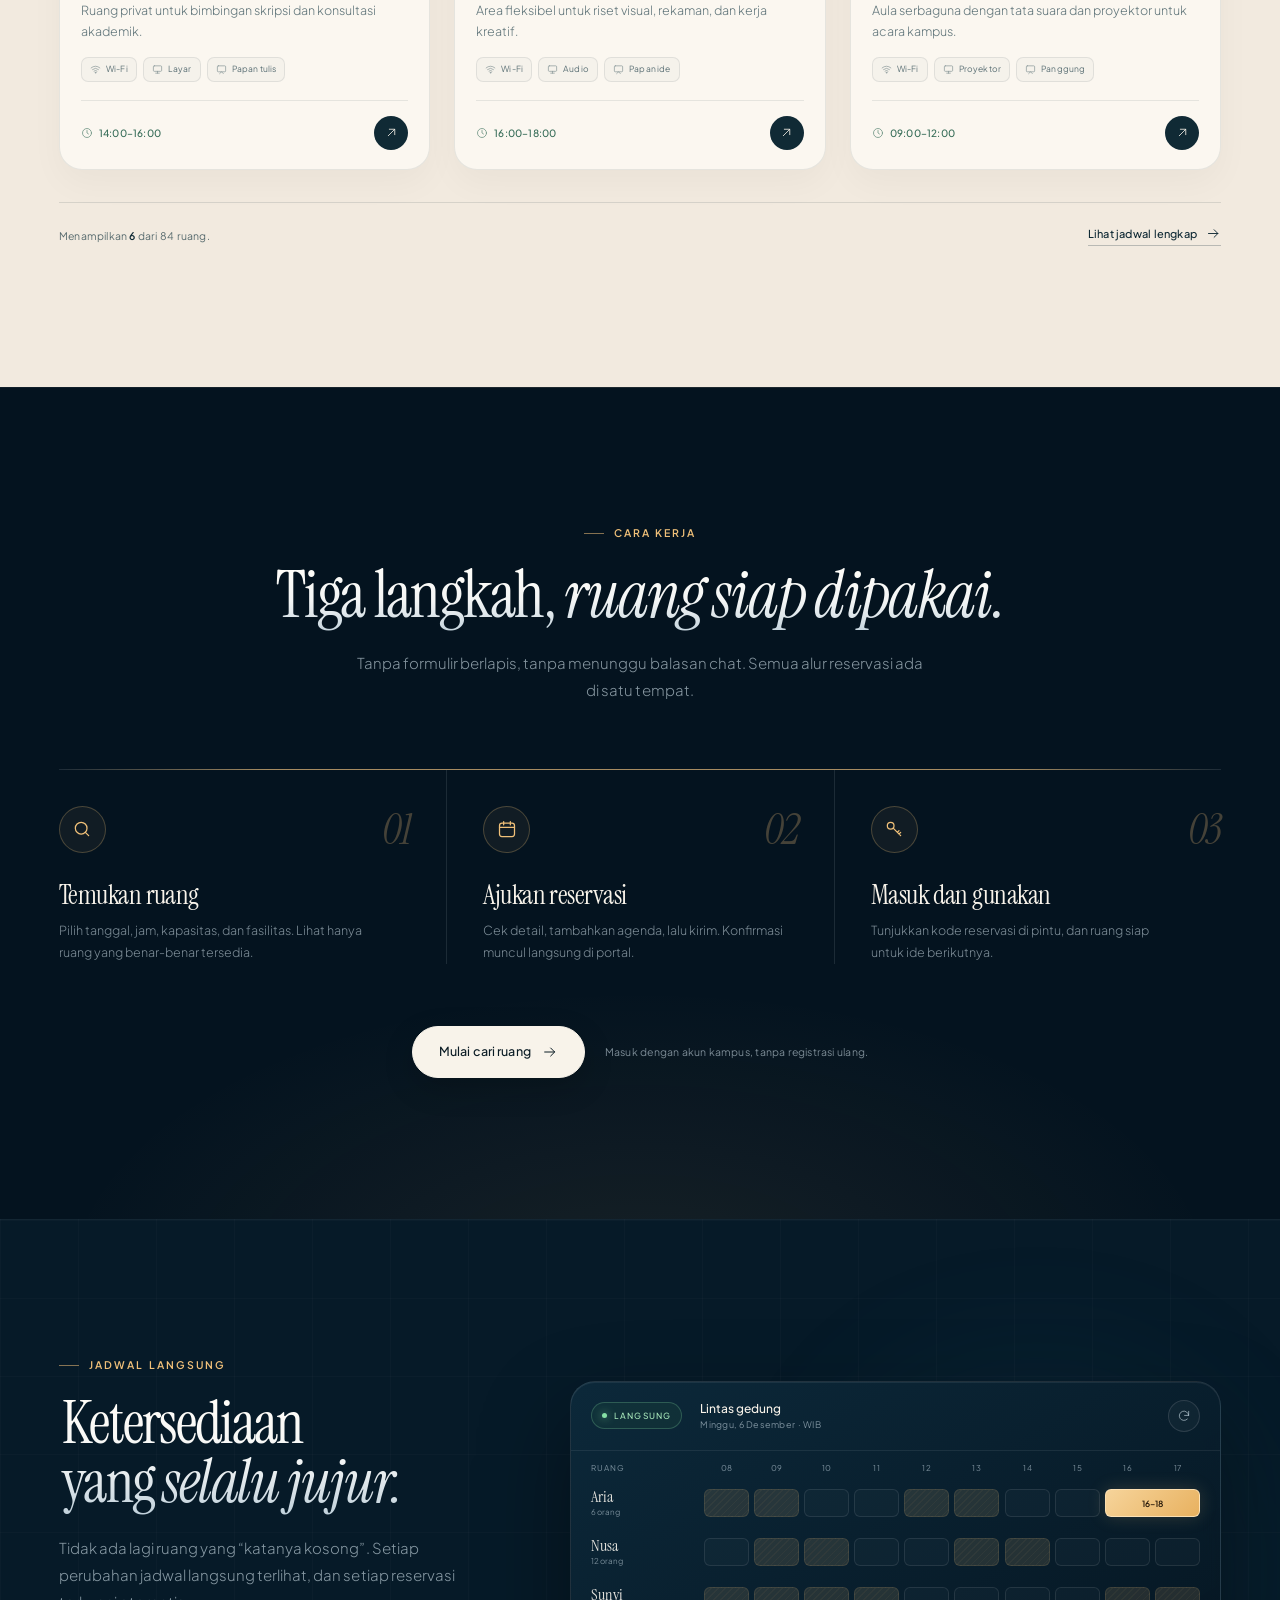
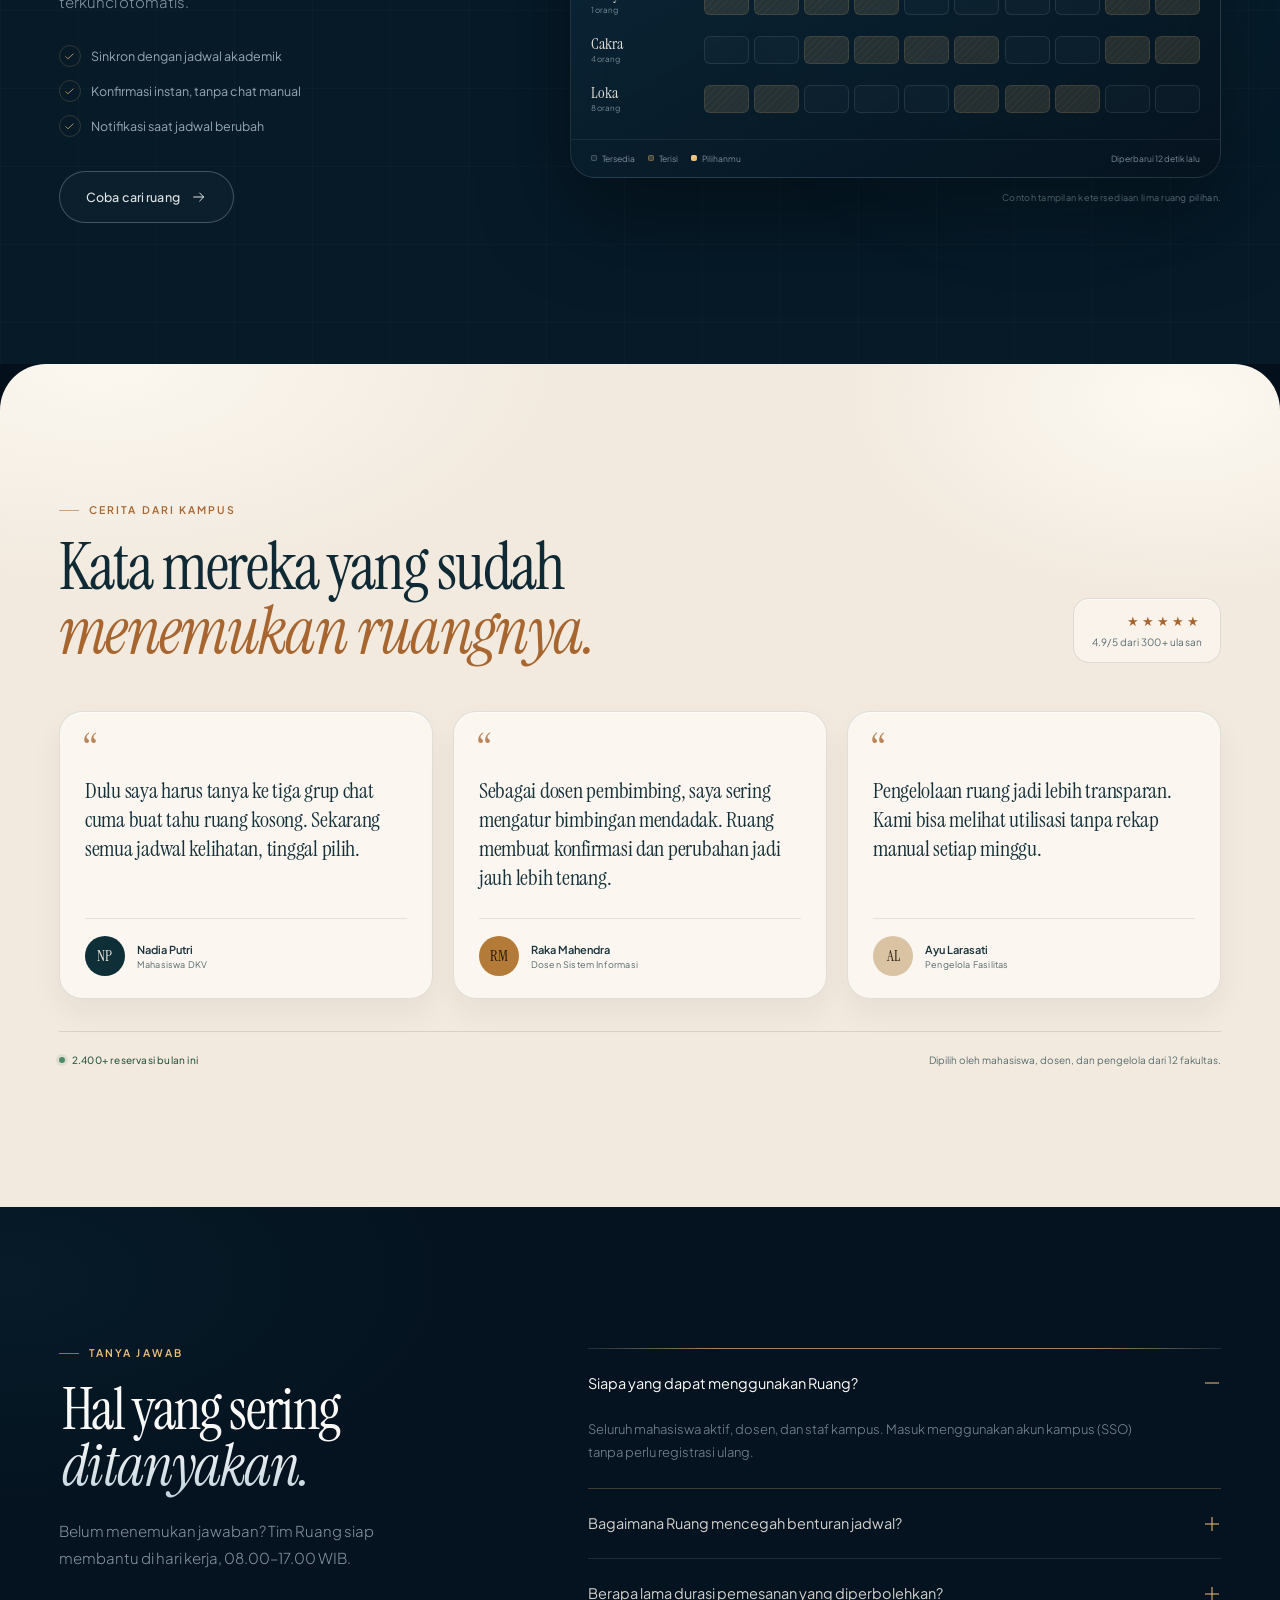
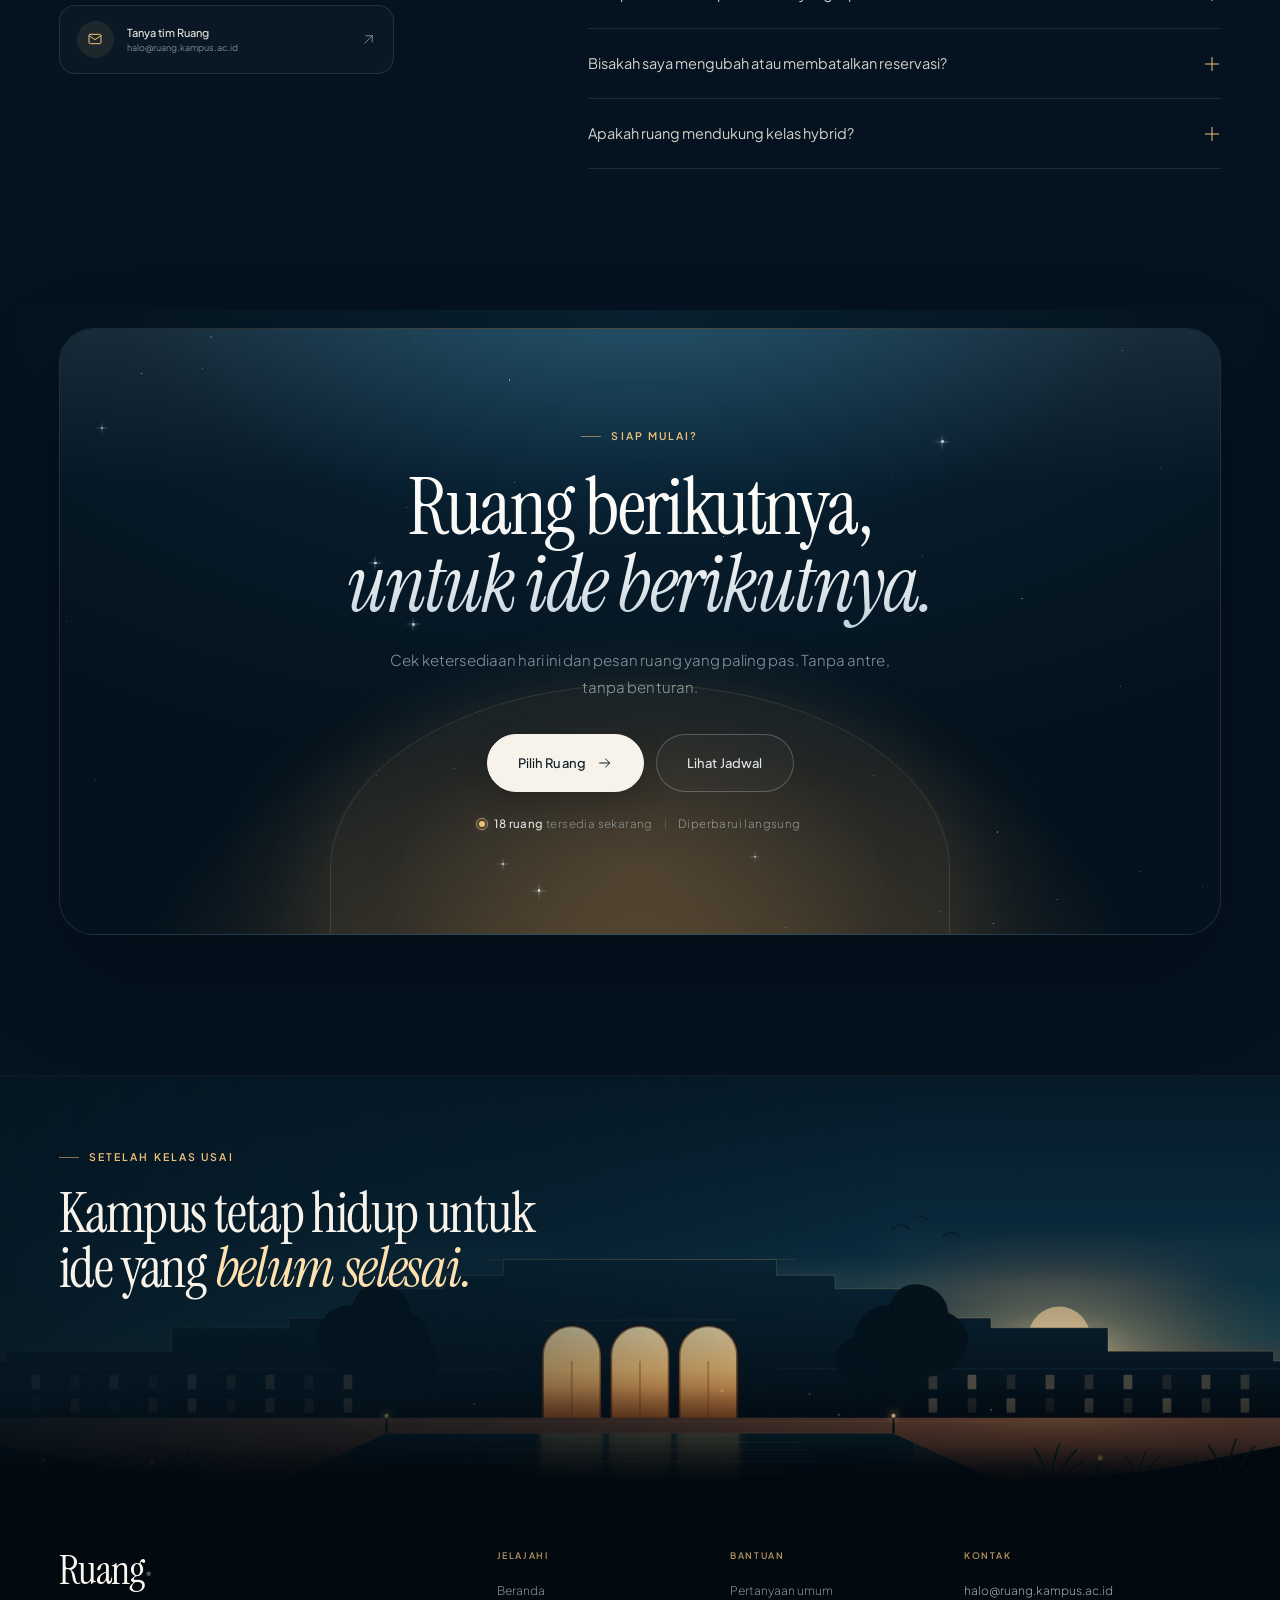
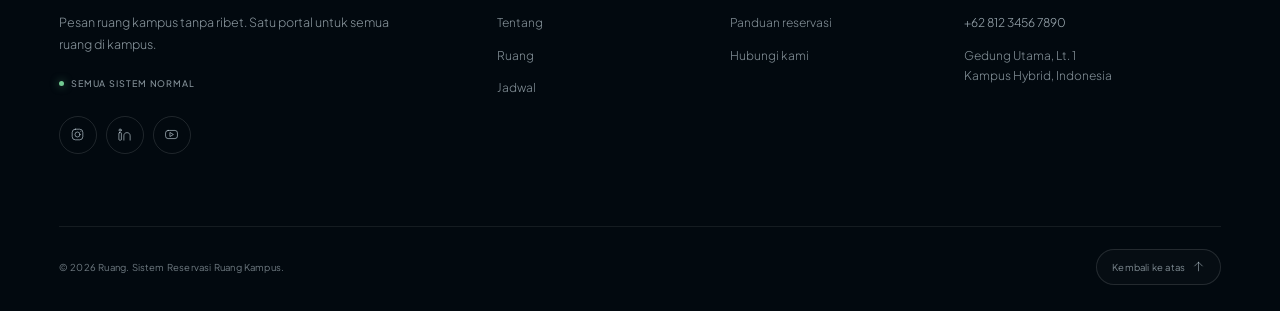
==== commit f5f1c2d6: "Swap site favicons for the new arch icon set" ====
--- a/index.html
+++ b/index.html
@@ -12,10 +12,10 @@
   <link rel="preload" href="assets/fonts/PlusJakartaSans-var.woff2" as="font" type="font/woff2" crossorigin>
   <link rel="stylesheet" href="styles.css?v=20261024f">
   <script>document.documentElement.classList.add("js");</script>
-  <link rel="icon" href="assets/favicon.ico" sizes="16x16 32x32 48x48 64x64">
-  <link rel="icon" type="image/svg+xml" href="assets/favicon.svg">
-  <link rel="icon" type="image/png" sizes="32x32" href="assets/favicon-32.png">
-  <link rel="apple-touch-icon" href="assets/apple-touch-icon.png">
+  <link rel="icon" href="assets/favicon/favicon.ico" sizes="16x16 32x32 48x48">
+  <link rel="icon" type="image/svg+xml" href="assets/favicon/favicon.svg">
+  <link rel="icon" type="image/png" sizes="32x32" href="assets/favicon/favicon-32.png">
+  <link rel="apple-touch-icon" href="assets/favicon/apple-touch-icon.png">
 </head>
 <body>
   <svg class="svg-sprite" aria-hidden="true" focusable="false">
